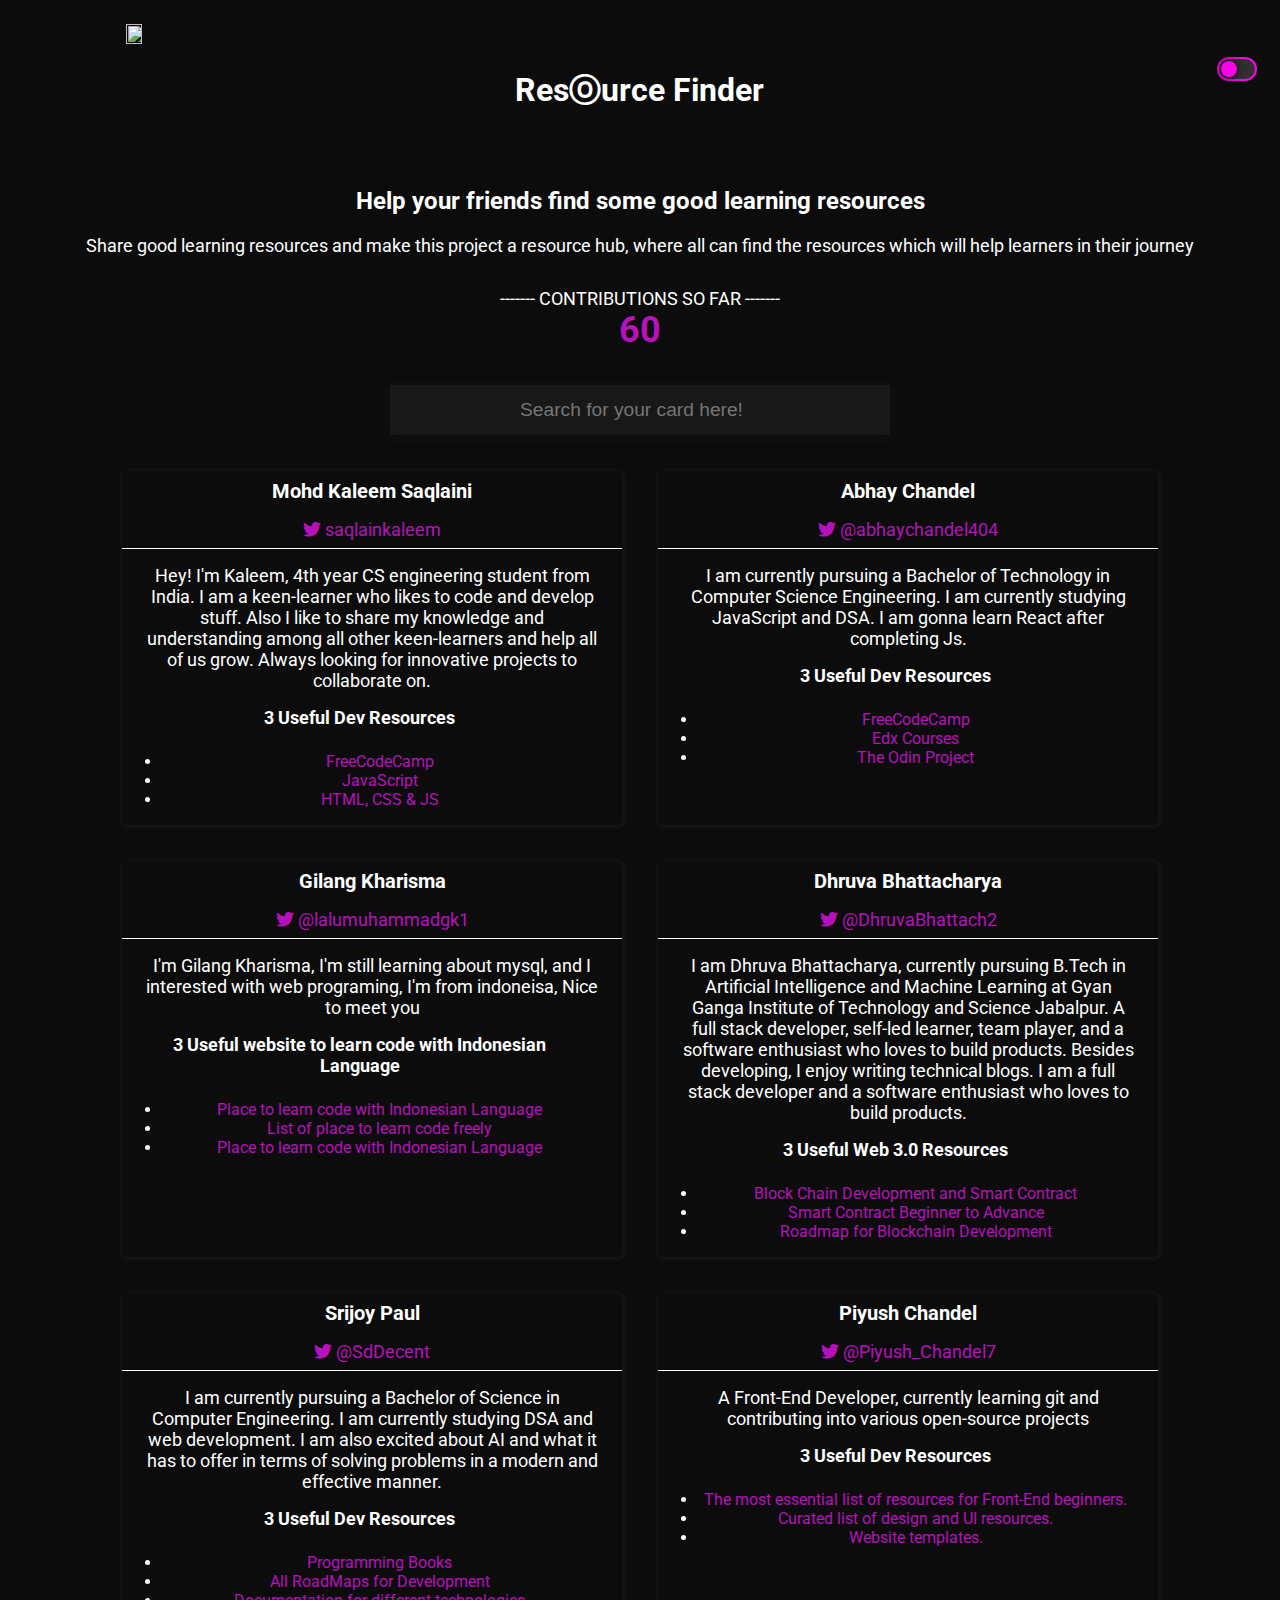
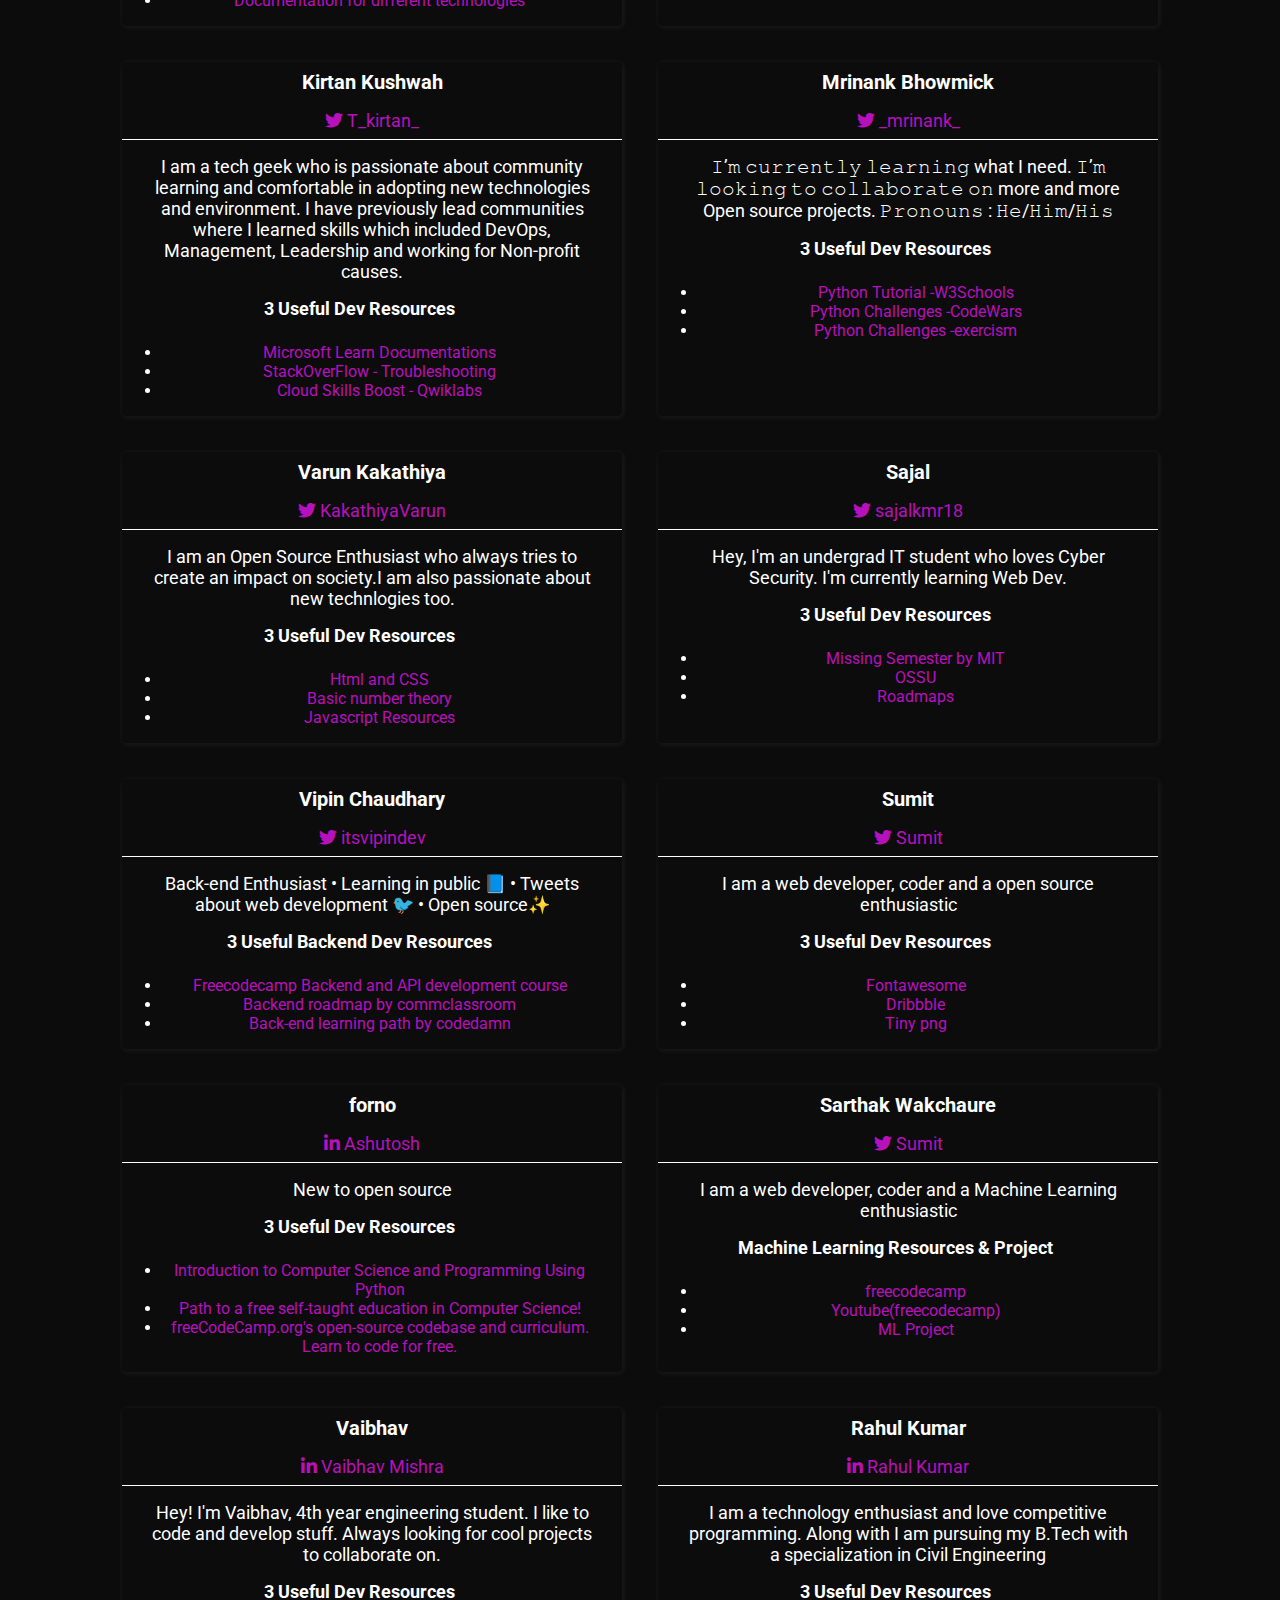
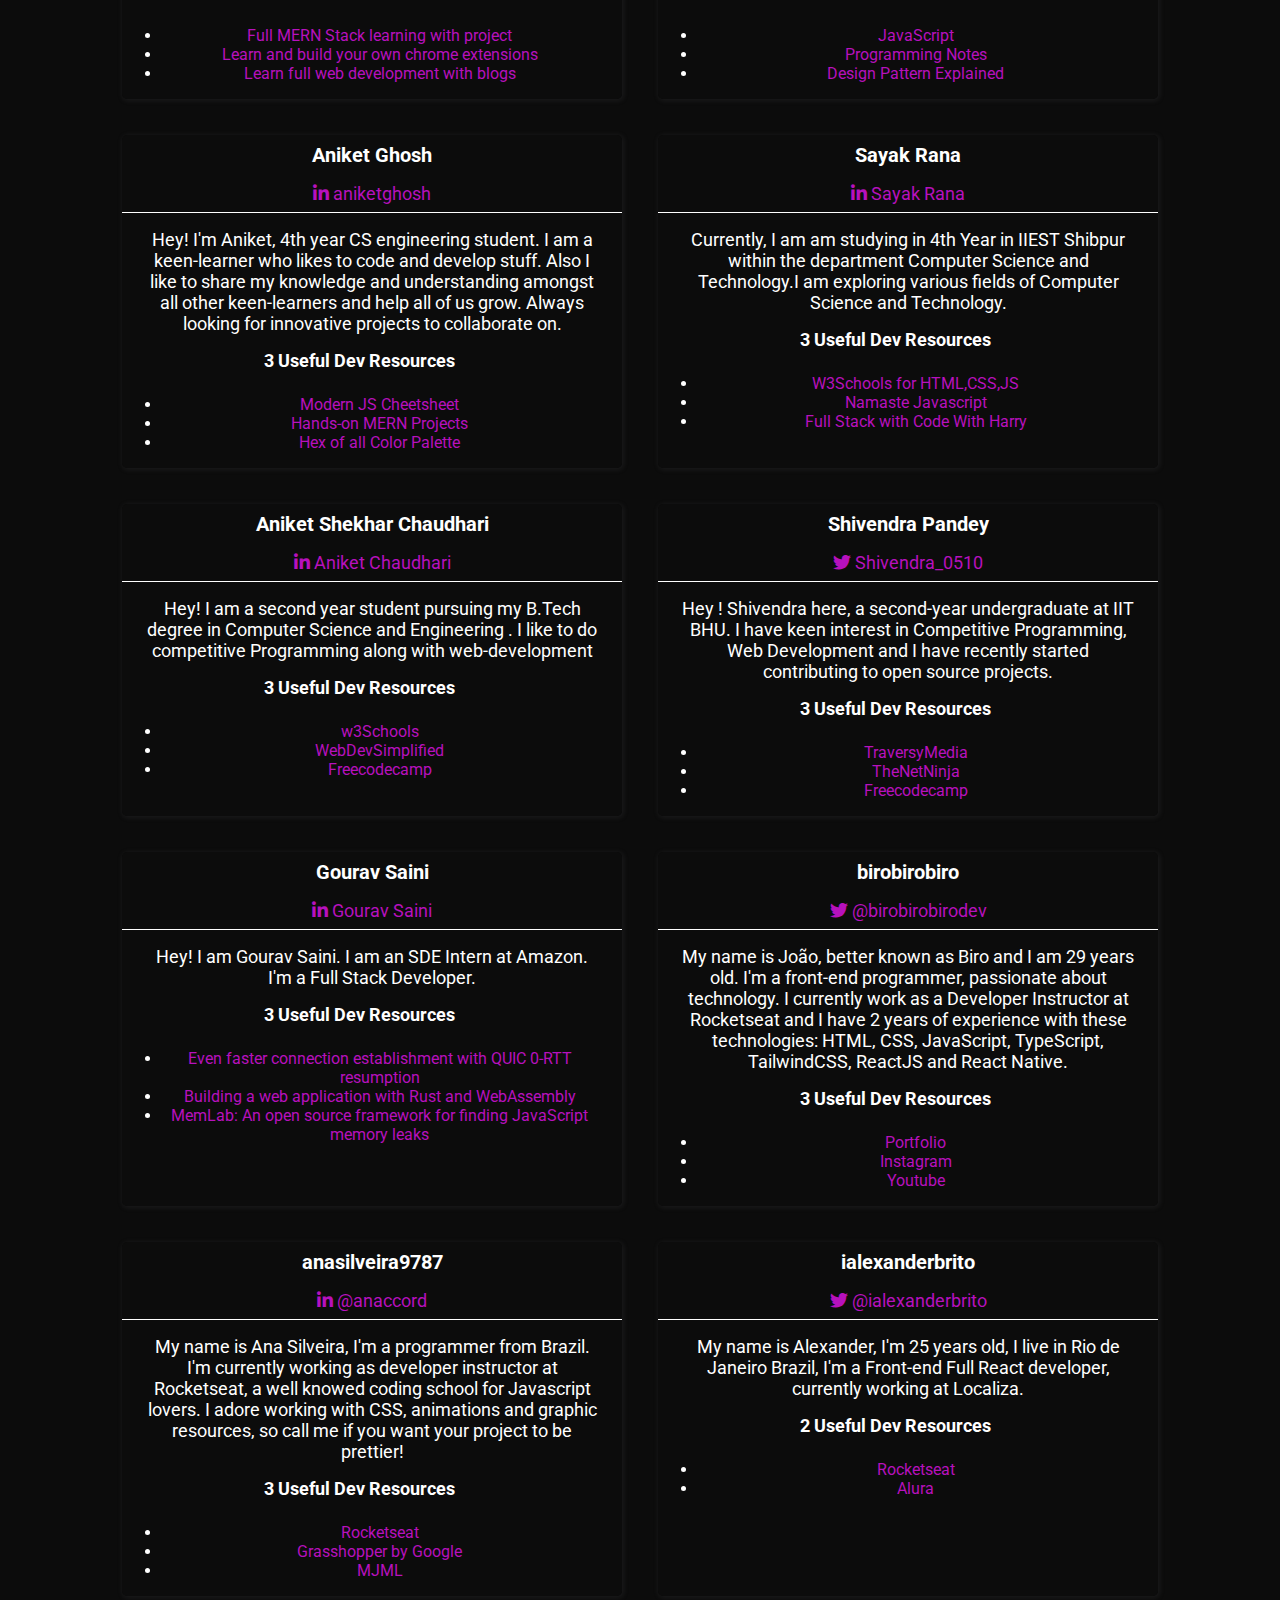
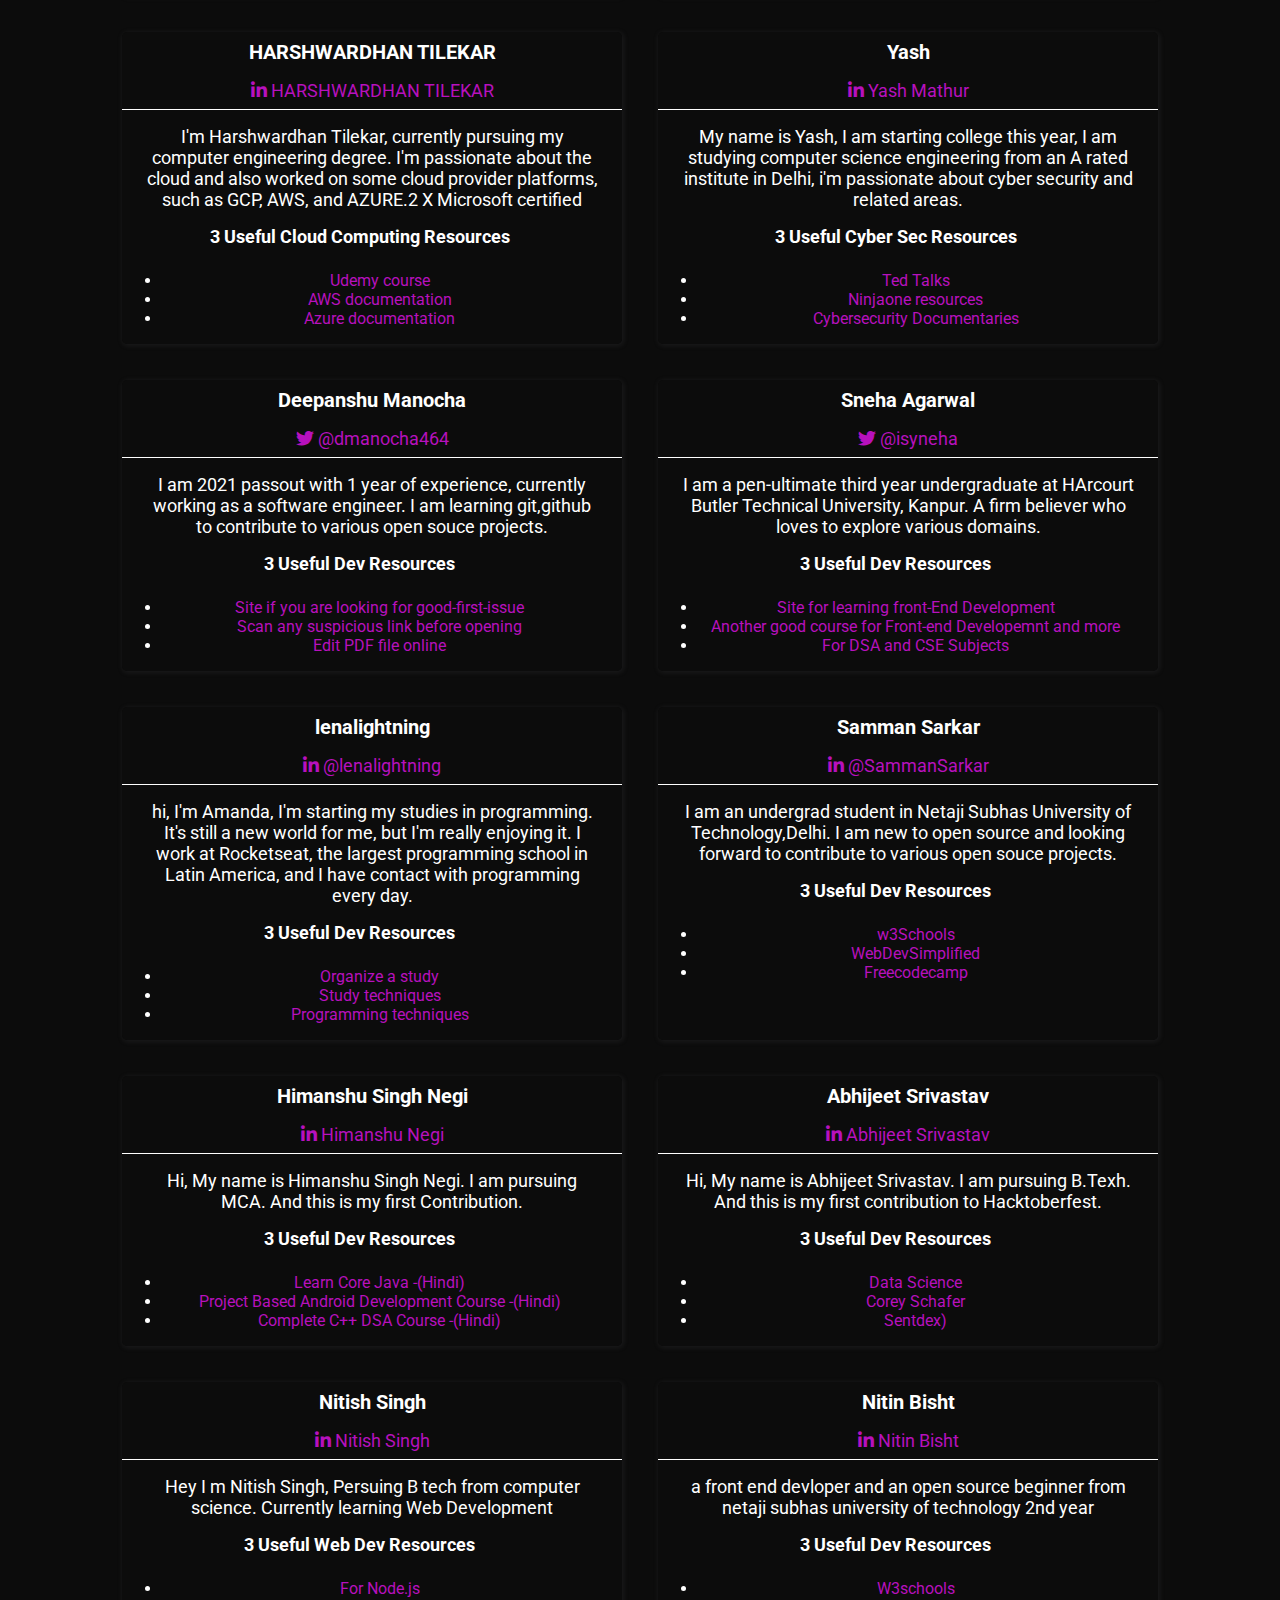
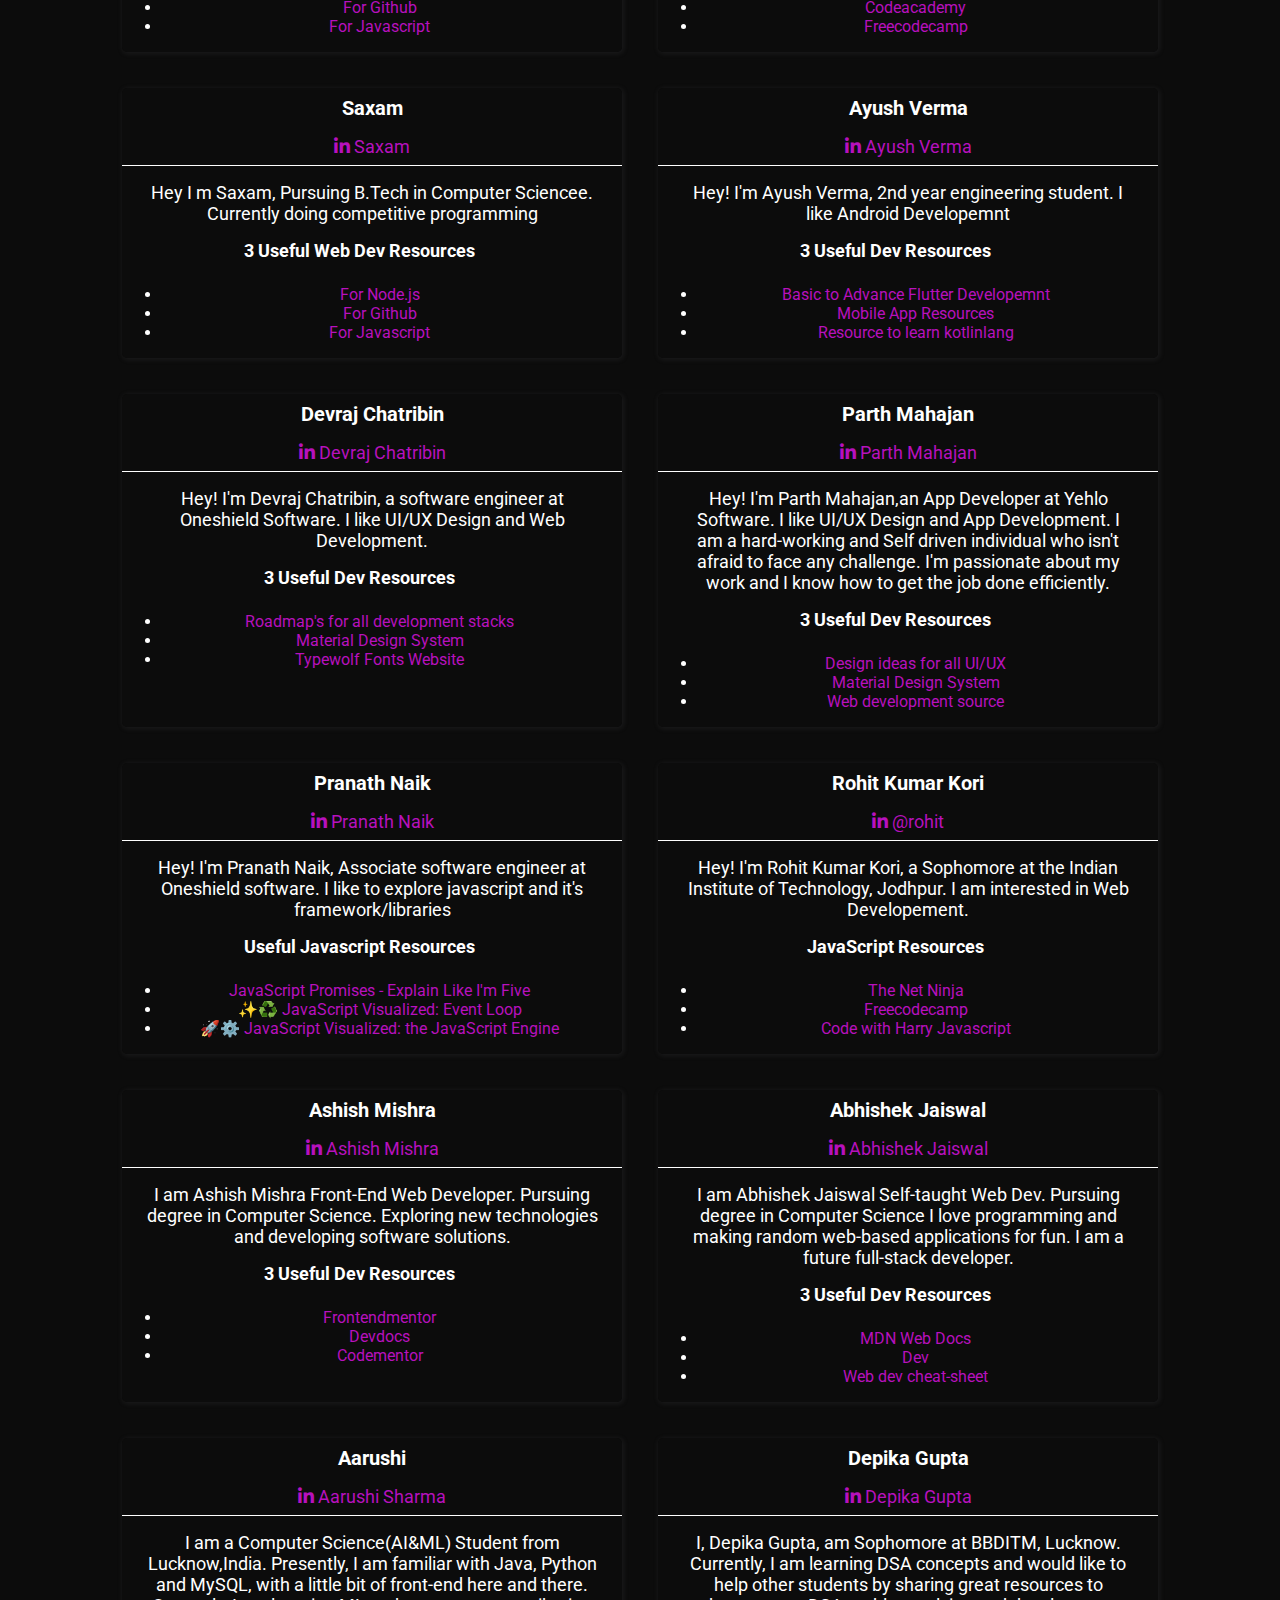
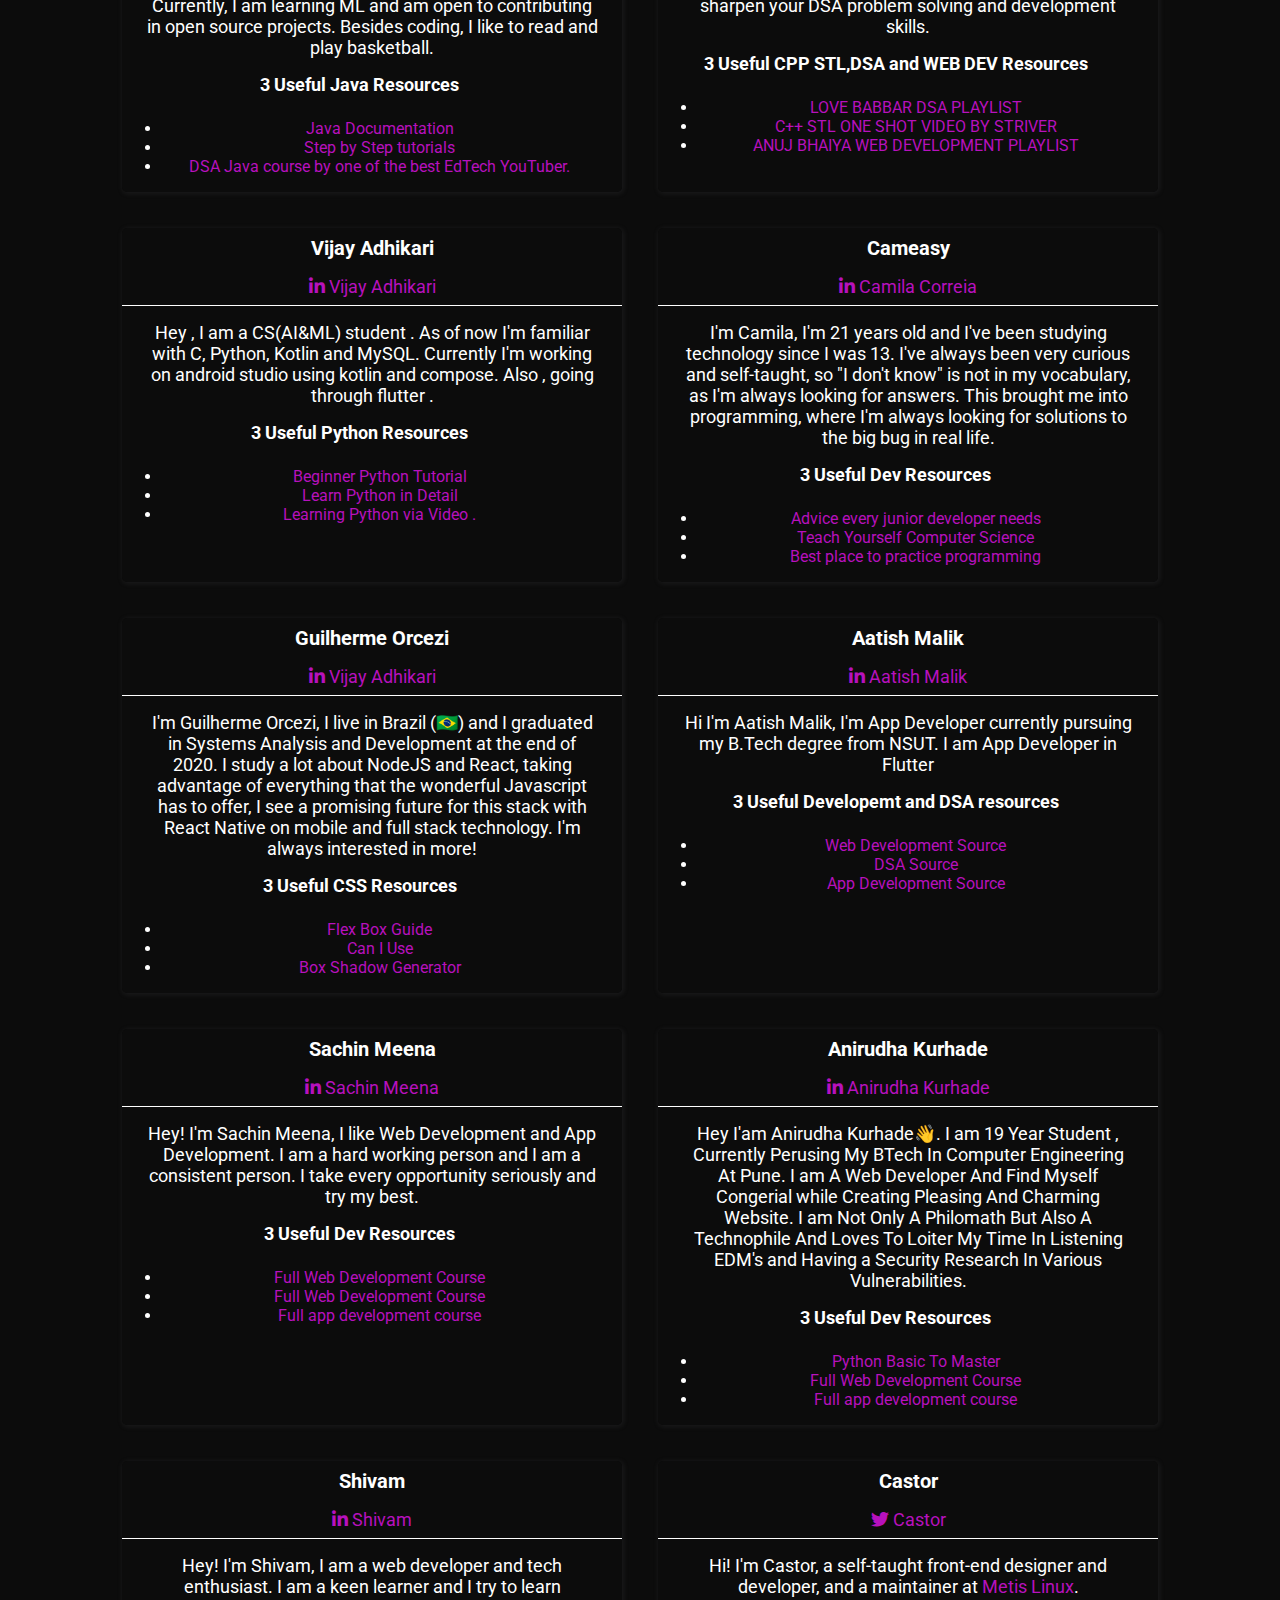
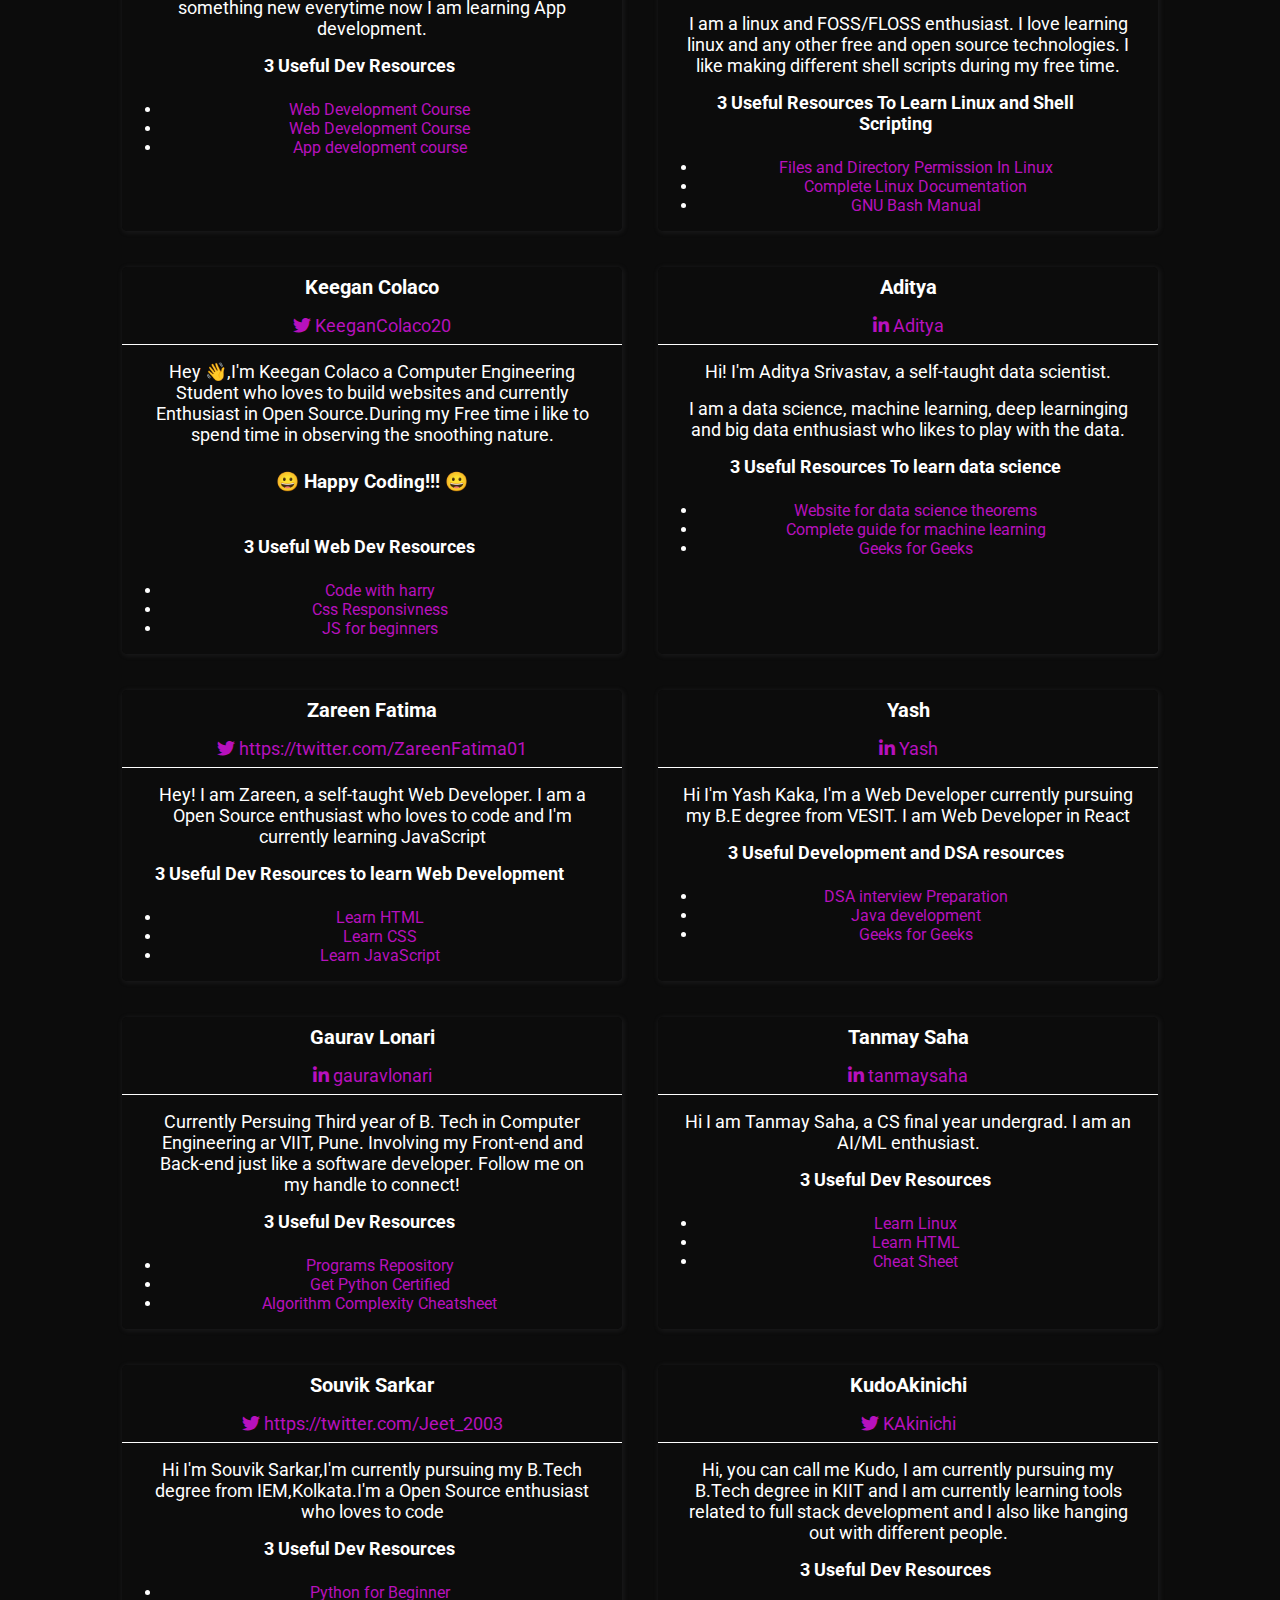
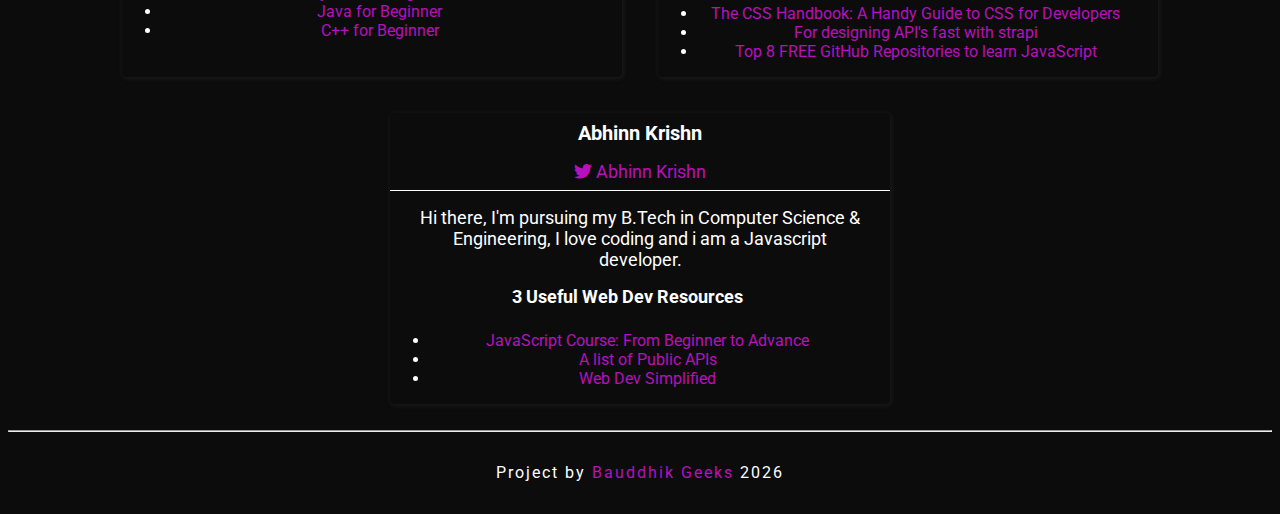
==== index.html @ 15107ddd "Added new resources" ====
<!DOCTYPE html>
<html lang="en">

<head>
    <meta charset="UTF-8" />
    <meta name="viewport" content="width=device-width, initial-scale=1.0" />
    <meta http-equiv="X-UA-Compatible" content="ie=edge" />
    <link rel="stylesheet" href="assets/style.css" />
    <link rel="stylesheet" href="https://fonts.googleapis.com/css?family=Roboto:400,700" />
    <link rel="stylesheet" href="https://use.fontawesome.com/releases/v5.8.1/css/all.css" />
    <link rel="stylesheet" href="https://cdnjs.cloudflare.com/ajax/libs/animate.css/3.5.2/animate.min.css" />
    <link rel="icon" type="image/png" href="favicon.png" />
    <link rel="shortcut icon" href="img/favicon.svg" type="image/x-icon">
    <title>Resource Card</title>
</head>

<body>
    <div class="container">
        <div class="row">
            <div class="column">
                <!-- Night Mode Creation -->
                <div class="nightmode">
                    <div class="logo" style="width: 20%;"><img src="img/logo.gif" width="25%" height="25%"></div>
                    <div style="width: 70%; float:left; margin-left:15%">
                        <h1 class="tittle">Resⓞurce Finder</h1>
                    </div>
                    <div class="toggle-box" style=" float:right; padding-right: 10px;">
                        <input type="checkbox" name="checkbox1" id="toggle-box-checkbox" />
                        <label for="toggle-box-checkbox" class="toggle-box-label-left"></label>
                        <label for="toggle-box-checkbox" class="toggle-box-label"></label>
                    </div>
                </div>
                <!-- / Night Mode Creation -->
            </div>
        </div>
        <div class="row">
            <div class="column-double padding-buttom">
                <div class="column-left">
                    <style>
                        h2 {
                            text-align: center;
                        }

                        p {
                            text-align: center;
                        }
                    </style>

                    <h2>Help your friends find some good learning resources</h2>
                    <p>
                        Share good learning resources and make this project a resource hub, where all can find the
                        resources which will help learners in their journey
                    </p>
                </div>
            </div>

            <div class="column">
                <div class="column-right">
                    <style>
                        p {
                            text-align: center;
                        }

                        div {
                            text-align: center;
                        }
                    </style>
                    <p>------- CONTRIBUTIONS SO FAR -------</p>
                    <div class="animated" id="contributions-number">07</div>
                </div>
            </div>
        </div>

        <div class="searchContainer">
            <input id="searchbar" type="search" name="search" placeholder="Search for your card here!" />
        </div>

        <div class="grid">
            <!-- ________ Mohd Kaleem Saqlaini Contributor card START ________  -->
            <div class="card">
                <p class="name">Mohd Kaleem Saqlaini</p>
                <p class="contact">
                    <i class="fab fa-twitter"></i>
                    <a href="https://twitter.com/saqlainkaleem" target="_blank">saqlainkaleem</a>
                </p>
                <p class="about">Hey! I'm Kaleem, 4th year CS engineering student from India. I am a keen-learner who
                    likes to code and develop stuff. Also I like to share my knowledge and understanding among all other
                    keen-learners and help all of us grow. Always looking for innovative projects to collaborate on.</p>
                <div class="resources">
                    <p>3 Useful Dev Resources</p>
                    <ul>
                        <li>
                            <a href="https://www.freecodecamp.org" target="_blank"
                                title="First Resource">FreeCodeCamp</a>
                        </li>
                        <li>
                            <a href="https://developer.mozilla.org/en-US/docs/Web/JavaScript/Reference" target="_blank"
                                title="First Resource">JavaScript</a>
                        </li>
                        <li>
                            <a href="https://www.w3schools.com" target="_blank" title="Third resource">HTML, CSS &
                                JS</a>
                        </li>
                    </ul>
                </div>
            </div>
            <!-- ________Mohd Kaleem Saqlaini Contributor card END ________  -->
            <!-- ________ Abhay Chandel Contributor card START ________  -->
            <div class="card">
                <p class="name">Abhay Chandel</p>
                <p class="contact">
                    <i class="fab fa-twitter"></i>
                    <a href="https://twitter.com/abhaychandel404" target="_blank">@abhaychandel404</a>
                </p>
                <p class="about">I am currently pursuing a Bachelor of Technology in Computer Science Engineering. I am
                    currently
                    studying JavaScript and DSA. I am gonna learn React after completing Js.</p>
                <div class="resources">
                    <p>3 Useful Dev Resources</p>
                    <ul>
                        <li>
                            <a href="https://www.freecodecamp.org" target="_blank"
                                title="First Resource">FreeCodeCamp</a>
                        </li>
                        <li>
                            <a href="https://www.edx.org" target="_blank" title="Second Resource">Edx Courses</a>
                        </li>
                        <li>
                            <a href="https://www.theodinproject.com" target="_blank" title="Third resource">The Odin
                                Project</a>
                        </li>
                    </ul>
                </div>
            </div>
            <!-- ________Abhay Chandel Contributor card END ________  -->

            <!-- ________ Gilang Kharisma Contributor card START ________  -->
            <div class="card">
                <p class="name">Gilang Kharisma</p>
                <p class="contact">
                    <i class="fab fa-twitter"></i>
                    <a href="https://www.twitter.com/lalumuhammadgk1" target="_blank">@lalumuhammadgk1</a>
                </p>
                <p class="about">I'm Gilang Kharisma, I'm still learning about mysql, and I interested with web
                    programing, I'm from indoneisa, Nice to meet you</p>
                <div class="resources">
                    <p>3 Useful website to learn code with Indonesian Language</p>
                    <ul>
                        <li>
                            <a href="https://codepolitan.com/" target="_blank" title="First Resource">Place to learn
                                code with Indonesian Language</a>
                        </li>
                        <li>
                            <a href="https://www.hostinger.co.id/tutorial/belajar-coding-online-gratis" target="_blank"
                                title="Second Resource">List of place to learn code freely</a>
                        </li>
                        <li>
                            <a href="https://codesaya.com/" target="_blank" title="Third resource">Place to learn code
                                with Indonesian Language</a>
                        </li>
                    </ul>
                </div>
            </div>
            <!-- ________ Gilang Kharisma Contributor card END ________  -->

            <!-- ________ Dhruva Contributor card START ________  -->
            <div class="card">
                <p class="name">Dhruva Bhattacharya</p>
                <p class="contact">
                    <i class="fab fa-twitter"></i>
                    <a href="https://twitter.com/DhruvaBhattach2" target="_blank">@DhruvaBhattach2</a>
                </p>
                <p class="about">I am Dhruva Bhattacharya, currently pursuing B.Tech in Artificial Intelligence and
                    Machine Learning at Gyan Ganga Institute of Technology and Science Jabalpur. A full stack developer,
                    self-led learner, team player, and a software enthusiast who loves to build products. Besides
                    developing, I enjoy writing technical blogs. I am a full stack developer and a software enthusiast
                    who loves to build products.</p>
                <div class="resources">
                    <p>3 Useful Web 3.0 Resources</p>
                    <ul>
                        <li>
                            <a href="https://www.youtube.com/watch?v=ipwxYa-F1uY" target="_blank"
                                title="A Full Course on Ethereum, Blockchain Development, Smart Contracts, and the EVM">Block
                                Chain Development and Smart Contract</a>
                        </li>
                        <li>
                            <a href="https://www.coursera.org/learn/smarter-contracts" target="_blank"
                                title="Smart Contracts - Zero to Hero">Smart Contract Beginner to Advance</a>
                        </li>
                        <li>
                            <a href="https://youtu.be/ci_AIMCF-HA" target="_blank"
                                title="Roadmap to learn Blockchain Development">Roadmap for Blockchain Development</a>
                        </li>
                    </ul>
                </div>
            </div>
            <!-- ________Dhruva Contributor card END ________  -->
            <!-- ________ *Srijoy* Contributor card START ________  -->
            <div class="card">
                <p class="name">Srijoy Paul</p>
                <p class="contact">
                    <i class="fab fa-twitter"></i>
                    <a href="https://twitter.com/SdDecent" target="_blank">@SdDecent</a>
                </p>
                <p class="about">I am currently pursuing a Bachelor of Science in Computer Engineering. I am currently
                    studying DSA and web development. I am also excited about AI and what it has to offer in terms of
                    solving problems in a modern and effective manner.</p>
                <div class="resources">
                    <p>3 Useful Dev Resources</p>
                    <ul>
                        <li>
                            <a href="https://github.com/EbookFoundation/free-programming-books" target="_blank"
                                title="Progamming Ebooks Repo">Programming Books</a>
                        </li>
                        <li>
                            <a href="https://github.com/kamranahmedse/developer-roadmap" target="_blank"
                                title="Second Resource">All RoadMaps for Development </a>
                        </li>
                        <li>
                            <a href="https://devdocs.io/" target="_blank" title="Third resource">Documentation for
                                different technologies</a>
                        </li>
                    </ul>
                </div>
            </div>
            <!-- ________*Srijoy* Contributor card END ________  -->

            <!-- ________ Piyush's card START ________  -->
            <div class="card">
                <p class="name">Piyush Chandel</p>
                <p class="contact">
                    <i class="fab fa-twitter"></i>
                    <a href="https://twitter.com/Piyush_Chandel7" target="_blank">@Piyush_Chandel7</a>
                </p>
                <p class="about">A Front-End Developer, currently learning git and contributing into various open-source
                    projects</p>
                <div class="resources">
                    <p>3 Useful Dev Resources</p>
                    <ul>
                        <li>
                            <a href="https://github.com/thedaviddias/Resources-Front-End-Beginner" target="_blank"
                                title="First Resource">The most essential list of resources for Front-End beginners.</a>
                        </li>
                        <li>
                            <a href="https://github.com/bradtraversy/design-resources-for-developers" target="_blank"
                                title="Second Resource">Curated list of design and UI resources.</a>
                        </li>
                        <li>
                            <a href="https://github.com/learning-zone/website-templates" target="_blank"
                                title="Third resource">Website templates.</a>
                        </li>
                    </ul>
                </div>
            </div>
            <!-- ________ Piyush's card END ________  -->
            <div class="card">
                <p class="name">Kirtan Kushwah</p>
                <p class="contact">
                    <i class="fab fa-twitter"></i>
                    <a href="https://www.twitter.com/T_kirtan_" target="_blank">T_kirtan_</a>
                </p>
                <p class="about">I am a tech geek who is passionate about community learning and comfortable in adopting
                    new technologies and environment. I have previously lead communities where I learned skills which
                    included DevOps, Management, Leadership and working for Non-profit causes.</p>
                <div class="resources">
                    <p>3 Useful Dev Resources</p>
                    <ul>
                        <li>
                            <a href="https://learn.microsoft.com/en-us/training/" target="_blank"
                                title="First Resource">Microsoft Learn Documentations</a>
                        </li>
                        <li>
                            <a href="https://stackoverflow.com/" target="_blank" title="Second Resource">StackOverFlow -
                                Troubleshooting</a>
                        </li>
                        <li>
                            <a href="https://www.cloudskillsboost.google/" target="_blank" title="Third resource">Cloud
                                Skills Boost - Qwiklabs</a>
                        </li>
                    </ul>
                </div>
            </div>
            <div class="card">
                <p class="name">Mrinank Bhowmick</p>
                <p class="contact">
                    <i class="fab fa-twitter"></i>
                    <a href="https://www.twitter.com/" target="_blank">_mrinank_</a>
                </p>
                <p class="about">𝙸’𝚖 𝚌𝚞𝚛𝚛𝚎𝚗𝚝𝚕𝚢 𝚕𝚎𝚊𝚛𝚗𝚒𝚗𝚐 what I need. 𝙸’𝚖 𝚕𝚘𝚘𝚔𝚒𝚗𝚐 𝚝𝚘
                    𝚌𝚘𝚕𝚕𝚊𝚋𝚘𝚛𝚊𝚝𝚎 𝚘𝚗 more and more Open source projects. 𝙿𝚛𝚘𝚗𝚘𝚞𝚗𝚜 :
                    𝙷𝚎/𝙷𝚒𝚖/𝙷𝚒𝚜</p>
                <div class="resources">
                    <p>3 Useful Dev Resources</p>
                    <ul>
                        <li>
                            <a href="https://www.w3schools.com/python/" target="_blank"
                                title="Python Resource from w3schools">Python Tutorial -W3Schools</a>
                        </li>
                        <li>
                            <a href="https://www.codewars.com/" target="_blank"
                                title="Python Challenges on CodeWars">Python Challenges -CodeWars</a>
                        </li>
                        <li>
                            <a href="https://exercism.org/tracks/python" target="_blank"
                                title="Python Challenges on exercism">Python Challenges -exercism</a>
                        </li>
                    </ul>
                </div>
            </div>

            <div class="card">
                <p class="name">Varun Kakathiya</p>
                <p class="contact">
                    <i class="fab fa-twitter"></i>
                    <a href="https://www.twitter.com/" target="_blank">KakathiyaVarun</a>
                </p>
                <p class="about">I am an Open Source Enthusiast who always tries to create an impact on society.I am
                    also passionate about new technlogies too.</p>
                <div class="resources">
                    <p>3 Useful Dev Resources</p>
                    <ul>
                        <li>
                            <a href="https://www.htmlandcssbook.com/" target="HTML and CSS resources" title="blank">Html
                                and CSS</a>
                        </li>
                        <li>
                            <a href="https://www.codechef.com/wiki/tutorial-number-theory/"
                                target="Number theory for CP" title="blank">Basic number theory</a>
                        </li>
                        <li>
                            <a href="https://www.freecodecamp.org/news/30-free-resources-for-learning-javascript-fundamentals/"
                                target="blank" title="Javascript by Freecodecamp">Javascript Resources</a>
                        </li>
                    </ul>
                </div>
            </div>

            <div class="card">
                <p class="name">Sajal</p>
                <p class="contact">
                    <i class="fab fa-twitter"></i>
                    <a href="https://www.twitter.com/sajalkmr18" target="_blank">sajalkmr18</a>
                </p>
                <p class="about">Hey, I'm an undergrad IT student who loves Cyber Security. I'm currently learning Web
                    Dev.</p>
                <div class="resources">
                    <p>3 Useful Dev Resources</p>
                    <ul>
                        <li>
                            <a href="https://missing.csail.mit.edu/" target="_blank" title="First Resource">Missing
                                Semester by MIT</a>
                        </li>
                        <li>
                            <a href="https://github.com/ossu/computer-science" target="_blank"
                                title="Second Resource">OSSU</a>
                        </li>
                        <li>
                            <a href="https://github.com/kamranahmedse/developer-roadmap" target="_blank"
                                title="Third resource">Roadmaps</a>
                        </li>
                    </ul>
                </div>
            </div>

            <!-- ________Contributor card END ________  -->

            <div class="card">
                <p class="name">Vipin Chaudhary</p>
                <p class="contact">
                    <i class="fab fa-twitter"></i>
                    <a href="https://twitter.com/" target="_blank">itsvipindev</a>
                </p>
                <p class="about">Back-end Enthusiast

                    • Learning in public 📘
                    • Tweets about web development 🐦
                    • Open source✨</p>
                <div class="resources">
                    <p>3 Useful Backend Dev Resources</p>
                    <ul>
                        <li>
                            <a href="https://www.freecodecamp.org/learn/back-end-development-and-apis/" target="_blank"
                                title="First Resource">Freecodecamp Backend and API development course </a>
                        </li>
                        <li>
                            <a href="https://www.commclassroom.org/backend-roadmap" target="_blank"
                                title="Second Resource">Backend roadmap by commclassroom</a>
                        </li>
                        <li>
                            <a href="https://codedamn.com/learning-paths/backend" target="_blank"
                                title="Third resource">Back-end learning path by codedamn</a>
                        </li>
                    </ul>
                </div>
            </div>
            <div class="card">
                <p class="name">Sumit</p>
                <p class="contact">
                    <i class="fab fa-twitter"></i>
                    <a href="https://twitter.com/SumitKanth99" target="_blank">Sumit</a>
                </p>
                <p class="about">I am a web developer, coder and a open source enthusiastic</p>
                <div class="resources">
                    <p>3 Useful Dev Resources</p>
                    <ul>
                        <li>
                            <a href="https://fontawesome.com/" target="_blank" title="First Resource">Fontawesome</a>
                        </li>
                        <li>
                            <a href="https://dribbble.com/" target="_blank" title="Second Resource">Dribbble</a>
                        </li>
                        <li>
                            <a href="https://tinypng.com/" target="_blank" title="Third Resource">Tiny png</a>
                        </li>
                    </ul>
                </div>
            </div>
            <div class="card">
                <p class="name">forno</p>
                <p class="contact">
                    <i class="fab fa-linkedin-in"></i>
                    <a href="https://www.linkedin.com/in/ashutosh-sahuu/" target="_blank">Ashutosh</a>
                </p>
                <p class="about">New to open source</p>
                <div class="resources">
                    <p>3 Useful Dev Resources</p>
                    <ul>
                        <li>
                            <a href="https://www.edx.org/course/introduction-to-computer-science-and-programming-7"
                                target="_blank" title="MIT 600x">Introduction to Computer Science and Programming Using
                                Python</a>
                        </li>
                        <li>
                            <a href="https://github.com/ossu/computer-science" target="_blank"
                                title="Open Source Society University">Path to a free self-taught education in Computer
                                Science!</a>
                        </li>

                        <li>
                            <a href="https://github.com/freeCodeCamp/freeCodeCamp" target="_blank"
                                title="Free Code Academy">freeCodeCamp.org's open-source codebase and curriculum. Learn
                                to code for free.</a>
                        </li>
                    </ul>
                </div>
            </div>
            <div class="card">
                <p class="name">Sarthak Wakchaure</p>
                <p class="contact">
                    <i class="fab fa-twitter"></i>
                    <a href="https://twitter.com/SarthakWakchau3" target="_blank">Sumit</a>
                </p>
                <p class="about">I am a web developer, coder and a Machine Learning enthusiastic</p>
                <div class="resources">
                    <p>Machine Learning Resources & Project</p>
                    <ul>
                        <li>
                            <a href="https://www.freecodecamp.org/news/how-to-learn-machine-learning-practical-tips-and-resources/"
                                target="_blank" title="First Resource">freecodecamp</a>
                        </li>
                        <li>
                            <a href="https://youtu.be/NWONeJKn6kc/" target="_blank"
                                title="Second Resource">Youtube(freecodecamp)</a>
                        </li>
                        <li>
                            <a href="https://github.com/Sarthak88-tech/Breast-Cancer-Prediction-ML" target="_blank"
                                title="Third Resource">ML Project</a>
                        </li>
                    </ul>
                </div>
            </div>
            <!-- Vaibhav's card-->
            <div class="card">
                <p class="name">Vaibhav</p>
                <p class="contact">
                    <i class="fab fa-linkedin-in"></i>
                    <a href="https://www.linkedin.com/in/vaibhav-mishra-7006911b5/" target="_blank">Vaibhav Mishra</a>
                </p>
                <p class="about">Hey! I'm Vaibhav, 4th year engineering student. I like to code and develop stuff.
                    Always looking for cool projects to collaborate on.</p>
                <div class="resources">
                    <p>3 Useful Dev Resources</p>
                    <ul>
                        <li>
                            <a href="https://www.youtube.com/playlist?list=PLwGdqUZWnOp3t3qT7pvAznwUDzKbhEcCc"
                                target="_blank" title="Full MERN">Full MERN Stack learning with project</a>
                        </li>
                        <li>
                            <a href="https://www.youtube.com/playlist?list=PLC3y8-rFHvwg2-q6Kvw3Tl_4xhxtIaNlY"
                                target="_blank" title="Learn about chrome extension">Learn and build your own chrome
                                extensions</a>
                        </li>
                        <li>
                            <a href="https://www.geeksforgeeks.org/web-development/" target="_blank"
                                title="Learn web Dev">Learn full web development with blogs</a>
                        </li>
                    </ul>
                </div>
            </div>

            <!-- Rahul's card-->
            <div class="card">
                <p class="name">Rahul Kumar</p>
                <p class="contact">
                    <i class="fab fa-linkedin-in"></i>
                    <a href="https://www.linkedin.com/in/rahul-kumar-072/" target="_blank">Rahul Kumar</a>
                </p>
                <p class="about">I am a technology enthusiast and love competitive programming. Along with I am pursuing
                    my B.Tech with a specialization in Civil Engineering</p>
                <div class="resources">
                    <p>3 Useful Dev Resources</p>
                    <ul>
                        <li>
                            <a href="https://developer.mozilla.org/en-US/docs/Web/JavaScript/Reference" target="_blank"
                                title="First Resource">JavaScript</a>
                        </li>
                        <li>
                            <a href="https://goalkicker.com" target="_blank" title="First Resource">Programming
                                Notes</a>
                        </li>
                        <li>
                            <a href="https://github.com/kamranahmedse/design-patterns-for-humans" target="_blank"
                                title="Third resource">Design Pattern Explained</a>
                        </li>
                    </ul>
                </div>
            </div>


            <!-- Aniket's card-->
            <div class="card">
                <p class="name">Aniket Ghosh</p>
                <p class="contact">
                    <i class="fab fa-linkedin-in"></i>
                    <a href="https://www.linkedin.com/in/aniketghosh-64550a191/" target="_blank">aniketghosh</a>
                </p>
                <p class="about">Hey! I'm Aniket, 4th year CS engineering student. I am a keen-learner who likes to code
                    and develop stuff. Also I like to share my knowledge and understanding amongst all other
                    keen-learners and help all of us grow. Always looking for innovative projects to collaborate on.</p>
                <div class="resources">
                    <p>3 Useful Dev Resources</p>
                    <ul>
                        <li>
                            <a href="https://mbeaudru.github.io/modern-js-cheatsheet/" target="_blank" title="JS">Modern
                                JS Cheetsheet</a>
                        </li>
                        <li>
                            <a href="https://github.com/kunaltyagi9/MERN-Stack-Projects" target="_blank"
                                title="MERN">Hands-on MERN Projects</a>
                        </li>
                        <li>
                            <a href="https://colorhunt.co/" target="_blank" title="Color Palette">Hex of all Color
                                Palette</a>
                        </li>
                    </ul>
                </div>
            </div>

            <!-- Sayak's card-->
            <div class="card">
                <p class="name">Sayak Rana</p>
                <p class="contact">
                    <i class="fab fa-linkedin-in"></i>
                    <a href="https://www.linkedin.com/in/sayak-rana-125a48192/" target="_blank">Sayak Rana</a>
                </p>
                <p class="about">Currently, I am am studying in 4th Year in IIEST Shibpur within the department Computer
                    Science and Technology.I am exploring various fields of Computer Science and Technology.</p>
                <div class="resources">
                    <p>3 Useful Dev Resources</p>
                    <ul>
                        <li>
                            <a href="https://www.w3schools.com/" target="_blank" title="First Resource">W3Schools for
                                HTML,CSS,JS</a>
                        </li>
                        <li>
                            <a href="https://www.youtube.com/playlist?list=PLlasXeu85E9cQ32gLCvAvr9vNaUccPVNP"
                                target="_blank" title="Second Resource">Namaste Javascript</a>
                        </li>
                        <li>
                            <a href="https://www.youtube.com/playlist?list=PLu0W_9lII9agiCUZYRsvtGTXdxkzPyItg"
                                target="_blank" title="Third resource">Full Stack with Code With Harry</a>
                        </li>
                    </ul>
                </div>
            </div>

            <!--Aniket's card-->

            <div class="card">
                <p class="name">Aniket Shekhar Chaudhari</p>
                <p class="contact">
                    <i class="fab fa-linkedin-in"></i>
                    <a href="https://www.linkedin.com/in/aniket-chaudhari-9114a322a" target="_blank">Aniket
                        Chaudhari</a>
                </p>
                <p class="about">Hey! I am a second year student pursuing my B.Tech degree in Computer Science and
                    Engineering . I like to do competitive Programming along with web-development</p>
                <div class="resources">
                    <p>3 Useful Dev Resources</p>
                    <ul>
                        <li>
                            <a href="https://www.w3schools.com/" target="_blank" title="First Resource">w3Schools</a>
                        </li>
                        <li>
                            <a href="https://www.youtube.com/c/WebDevSimplified" target="_blank"
                                title="Second Resource">WebDevSimplified</a>
                        </li>
                        <li>
                            <a href="https://www.youtube.com/c/Freecodecamp" target="_blank"
                                title="Third resource">Freecodecamp</a>
                        </li>
                    </ul>
                </div>
            </div>

            <!-- ________ Shivendra's card START ________  -->

            <div class="card">
                <p class="name">Shivendra Pandey</p>
                <p class="contact">
                    <i class="fab fa-twitter"></i>
                    <a href="https://twitter.com/Shivendra_0510" target="_blank">Shivendra_0510</a>
                </p>
                <p class="about">Hey ! Shivendra here, a second-year undergraduate at IIT BHU. I have keen interest in
                    Competitive Programming, Web Development and I have recently started contributing to open source
                    projects. </p>
                <div class="resources">
                    <p>3 Useful Dev Resources</p>
                    <ul>
                        <li>
                            <a href="https://www.youtube.com/c/TraversyMedia" target="_blank"
                                title="First Resource">TraversyMedia</a>
                        </li>
                        <li>
                            <a href="https://www.youtube.com/c/TheNetNinja" target="_blank"
                                title="Second Resource">TheNetNinja</a>
                        </li>
                        <li>
                            <a href="https://www.youtube.com/c/Freecodecamp" target="_blank"
                                title="Third resource">Freecodecamp</a>
                        </li>
                    </ul>
                </div>
            </div>

            <!-- ________ Shivendra's card END ________  -->

            <!--Gourav's card-->

            <div class="card">
                <p class="name">Gourav Saini</p>
                <p class="contact">
                    <i class="fab fa-linkedin-in"></i>
                    <a href="https://www.linkedin.com/in/g7i/" target="_blank">Gourav Saini</a>
                </p>
                <p class="about">Hey! I am Gourav Saini. I am an SDE Intern at Amazon. I'm a Full Stack Developer.</p>
                <div class="resources">
                    <p>3 Useful Dev Resources</p>
                    <ul>
                        <li>
                            <a href="https://blog.cloudflare.com/even-faster-connection-establishment-with-quic-0-rtt-resumption/"
                                target="_blank" title="First Resource">Even faster connection establishment with QUIC
                                0-RTT resumption</a>
                        </li>
                        <li>
                            <a href="https://kerkour.com/web-application-with-rust-and-webassembly" target="_blank"
                                title="Second Resource">Building a web application with Rust and WebAssembly </a>
                        </li>
                        <li>
                            <a href="https://engineering.fb.com/2022/09/12/open-source/memlab/" target="_blank"
                                title="Third resource">MemLab: An open source framework for finding JavaScript memory
                                leaks</a>
                        </li>
                    </ul>
                </div>
            </div>

            <!--Gourav's card End-->



            <!-- ________ birobirobiro's card START ________  -->

            <div class="card">
                <p class="name">birobirobiro</p>
                <p class="contact">
                    <i class="fab fa-twitter"></i>
                    <a href="https://twitter.com/birobirobirodev" target="_blank">@birobirobirodev</a>
                </p>
                <p class="about">My name is João, better known as Biro and I am 29 years old.

                    I'm a front-end programmer, passionate about technology. I currently work as a Developer Instructor
                    at Rocketseat and I have 2 years of experience with these technologies: HTML, CSS, JavaScript,
                    TypeScript, TailwindCSS, ReactJS and React Native. </p>
                <div class="resources">
                    <p>3 Useful Dev Resources</p>
                    <ul>
                        <li>
                            <a href="https://birobirobiro.dev" target="_blank" title="First Resource">Portfolio</a>
                        </li>
                        <li>
                            <a href="https://www.instagram.com/birobirobiro" target="_blank"
                                title="Second Resource">Instagram</a>
                        </li>
                        <li>
                            <a href="https://www.youtube.com/c/birobirobiro" target="_blank"
                                title="Third resource">Youtube</a>
                        </li>
                    </ul>
                </div>
            </div>



            <!-- ________ birobirobiro's card END ________  -->



            <!-- ________ anasilveira9787's card START ________  -->

            <div class="card">
                <p class="name">anasilveira9787</p>
                <p class="contact">
                    <i class="fab fa-linkedin-in"></i>
                    <a href="https://www.linkedin.com/in/anaccord/" target="_blank">@anaccord</a>
                </p>
                <p class="about">My name is Ana Silveira, I'm a programmer from Brazil.
                    I'm currently working as developer instructor at Rocketseat, a well knowed coding school for
                    Javascript lovers.
                    I adore working with CSS, animations and graphic resources, so call me if you want your project to
                    be prettier!

                </p>
                <div class="resources">
                    <p>3 Useful Dev Resources</p>
                    <ul>
                        <li>
                            <a href="https://www.rocketseat.com.br" target="_blank"
                                title="First Resource">Rocketseat</a>
                        </li>
                        <li>
                            <a href="https://grasshopper.app/pt_br/" target="_blank" title="Second Resource">Grasshopper
                                by Google</a>
                        </li>
                        <li>
                            <a href="https://mjml.io/" target="_blank" title="Third resource">MJML</a>
                        </li>
                    </ul>
                </div>
            </div>

            <!-- ________ anasilveira9787's card END ________  -->

            <!-- ________ ialexanderbrito's card START ________  -->

            <div class="card">
                <p class="name">ialexanderbrito</p>
                <p class="contact">
                    <i class="fab fa-twitter"></i>
                    <a href="https://twitter.com/ialexanderbrito" target="_blank">@ialexanderbrito</a>
                </p>
                <p class="about">My name is Alexander, I'm 25 years old, I live in Rio de Janeiro Brazil, I'm a
                    Front-end Full React developer, currently working at Localiza.</p>
                <div class="resources">
                    <p>2 Useful Dev Resources</p>
                    <ul>
                        <li>
                            <a href="https://www.alura.com.br/" target="_blank" title="First Resource">Rocketseat</a>
                        </li>
                        <li>
                            <a href="https://www.alura.com.br" target="_blank" title="Second Resource">Alura</a>
                        </li>
                    </ul>
                </div>
            </div>

            <!-- ________ ialexanderbrito's card END ________  -->


            <!--Harshwardhan's card-->

            <div class="card">
                <p class="name">HARSHWARDHAN TILEKAR</p>
                <p class="contact">
                    <i class="fab fa-linkedin-in"></i>
                    <a href="https://www.linkedin.com/in/harshwardhan-tilekar-1a0794212/" target="_blank">HARSHWARDHAN
                        TILEKAR</a>
                </p>
                <p class="about">I'm Harshwardhan Tilekar, currently pursuing my computer engineering degree.
                    I'm passionate about the cloud and also worked on some cloud provider platforms, such as GCP, AWS,
                    and AZURE.2 X Microsoft certified</p>
                <div class="resources">
                    <p>3 Useful Cloud Computing Resources</p>
                    <ul>
                        <li>
                            <a href="https://www.udemy.com/user/stephane-maarek/" target="_blank"
                                title="First Resource">Udemy course</a>
                        </li>
                        <li>
                            <a href="https://aws.amazon.com/what-is-cloud-computing/" target="_blank"
                                title="Second Resource">AWS documentation</a>
                        </li>
                        <li>
                            <a href="https://learn.microsoft.com/en-us/azure/?product=popular" target="_blank"
                                title="Third resource">Azure documentation</a>
                        </li>
                    </ul>
                </div>
            </div>

            <!--Harshwardhan's card End-->



            <!--Yash's card-->
            <div class="card">
                <p class="name">Yash</p>
                <p class="contact">
                    <i class="fab fa-linkedin-in"></i>
                    <a href="www.linkedin.com/in/yash-mathur-3a2aa21b7" target="_blank">Yash Mathur</a>
                </p>
                <p class="about">My name is Yash, I am starting college this year, I am studying computer science
                    engineering from an A rated institute in Delhi,
                    i'm passionate about cyber security and related areas.</p>
                <div class="resources">
                    <p>3 Useful Cyber Sec Resources</p>
                    <ul>
                        <li>
                            <a href="https://www.springboard.com/blog/cybersecurity/12-must-watch-cybersecurity-ted-talks/"
                                target="_blank" title="Resource 1">Ted Talks</a>
                        </li>
                        <li>
                            <a href="https://www.ninjaone.com/resources/" target="_blank" title="Resource 2">Ninjaone
                                resources</a>
                        </li>
                        <li>
                            <a href="https://screenshot-media.com/technology/innovation/cybersecurity-documentaries/"
                                target="_blank" title="Third resource">Cybersecurity Documentaries</a>
                        </li>
                    </ul>
                </div>
            </div>
            <!--Yash's card End-->

            <!--Deepanshu's card-->
            <div class="card">
                <p class="name">Deepanshu Manocha</p>
                <p class="contact">
                    <i class="fab fa-twitter"></i>
                    <a href="https://twitter.com/dmanocha464" target="_blank">@dmanocha464</a>
                </p>
                <p class="about">I am 2021 passout with 1 year of experience, currently working as a software engineer.
                    I am learning git,github
                    to contribute to various open souce projects.</p>
                <div class="resources">
                    <p>3 Useful Dev Resources</p>
                    <ul>
                        <li>
                            <a href="https://goodfirstissue.dev/" target="_blank" title="First Resource">Site if you are
                                looking for good-first-issue</a>
                        </li>
                        <li>
                            <a href="https://www.virustotal.com/gui/home/upload" target="_blank"
                                title="Second Resource">Scan any suspicious link before opening</a>
                        </li>
                        <li>
                            <a href="https://www.sejda.com/" target="_blank" title="Third resource">Edit PDF file
                                online</a>
                        </li>
                    </ul>
                </div>
            </div>
            <!--Deepanshu's card End--!>
             <!--Sneha's card-->
            <div class="card">
                <p class="name">Sneha Agarwal</p>
                <p class="contact">
                    <i class="fab fa-twitter"></i>
                    <a href="https://twitter.com/isyneha" target="_blank">@isyneha</a>
                </p>
                <p class="about">I am a pen-ultimate third year undergraduate at HArcourt Butler Technical University,
                    Kanpur. A firm believer who loves to explore various domains.</p>
                <div class="resources">
                    <p>3 Useful Dev Resources</p>
                    <ul>
                        <li>
                            <a href="https://www.w3schools.com" target="_blank" title="First Resource">Site for learning
                                front-End Development</a>
                        </li>
                        <li>
                            <a href="https://www.freecodecamp.org/learn" target="_blank" title="Second Resource">Another
                                good course for Front-end Developemnt and more</a>
                        </li>
                        <li>
                            <a href="https://www.geeksforgeeks.org/" target="_blank" title="Third resource">For DSA and
                                CSE Subjects</a>
                        </li>
                    </ul>
                </div>
            </div>
            <!--Deepanshu's card End--!>
            <!--lenalightning's card-->
            <div class="card">
                <p class="name">lenalightning</p>
                <p class="contact">
                    <i class="fab fa-linkedin-in"></i>
                    <a href="https://www.linkedin.com/in/barbosaamanda/" target="_blank">@lenalightning</a>
                </p>
                <p class="about">hi, I'm Amanda, I'm starting my studies in programming.
                    It's still a new world for me, but I'm really enjoying it.
                    I work at Rocketseat, the largest programming school in Latin America, and I have contact with
                    programming every day.</p>
                <div class="resources">
                    <p>3 Useful Dev Resources</p>
                    <ul>
                        <li>
                            <a href="https://www.youtube.com/watch?v=DemagUML778&t=72s" target="_blank"
                                title="How to organize a study schedule?">Organize a study</a>
                        </li>
                        <li>
                            <a href="https://www.youtube.com/watch?v=QfcozcbDhNM" target="_blank"
                                title="Study techniques and learning techniques">Study techniques</a>
                        </li>
                        <li>
                            <a href="https://www.youtube.com/watch?v=Fzwr1JcqFo4&t=76s" target="_blank"
                                title="Programming study techniques">Programming techniques</a>
                        </li>
                    </ul>
                </div>
            </div>

            <!--lenalightning's card end--!>
            <!--Samman's card-->
            <div class="card">
                <p class="name">Samman Sarkar</p>
                <p class="contact">
                    <i class="fab fa-linkedin-in"></i>
                    <a href="https://www.linkedin.com/in/Samman-Sarkar/" target="_blank">@SammanSarkar</a>
                </p>
                <p class="about">I am an undergrad student in Netaji Subhas University of Technology,Delhi.
                    I am new to open source and looking forward to contribute to various open souce projects.
                </p>
                <div class="resources">
                    <p>3 Useful Dev Resources</p>
                    <ul>
                        <li>
                            <a href="https://www.w3schools.com/" target="_blank" title="Resource 1">w3Schools</a>
                        </li>
                        <li>
                            <a href="https://www.youtube.com/c/WebDevSimplified" target="_blank"
                                title="Resource 2">WebDevSimplified</a>
                        </li>
                        <li>
                            <a href="https://www.youtube.com/c/Freecodecamp" target="_blank"
                                title="Resource 3">Freecodecamp</a>
                        </li>
                    </ul>
                </div>
            </div>
            <!--Samman's card end--!>


              <!--HimanshuSinghNegi's card-->
            <div class="card">
                <p class="name">Himanshu Singh Negi</p>
                <p class="contact">
                    <i class="fab fa-linkedin-in"></i>
                    <a href="https://www.linkedin.com/in/himanshusinghnegi/" target="_blank">Himanshu Negi</a>
                </p>
                <p class="about">Hi, My name is Himanshu Singh Negi. I am pursuing MCA. And this is my first
                    Contribution.</p>
                <div class="resources">
                    <p>3 Useful Dev Resources</p>
                    <ul>
                        <li>
                            <a href="https://youtube.com/playlist?list=PLnfapp4Woqpo0QDKTi692dveQJAW-GzB9"
                                target="_blank" title="Core Java">Learn Core Java -(Hindi)</a>
                        </li>
                        <li>
                            <a href="https://youtube.com/playlist?list=PLUhfM8afLE_Ok-0Lx2v9hfrmbxi3GgsX1"
                                target="_blank" title="Android Development">Project Based Android Development Course
                                -(Hindi)</a>
                        </li>
                        <li>
                            <a href="https://youtube.com/playlist?list=PLDzeHZWIZsTryvtXdMr6rPh4IDexB5NIA"
                                target="_blank" title="DSA Course">Complete C++ DSA Course -(Hindi)</a>
                        </li>
                    </ul>
                </div>
            </div>

            <!--HimanshuSinghNegi's card end--!>

            <!--Abhijeet Srivastav card-->
            <div class="card">
                <p class="name">Abhijeet Srivastav</p>
                <p class="contact">
                    <i class="fab fa-linkedin-in"></i>
                    <a href="https://www.linkedin.com/in/abhijeet-srivastav-02245a18b/" target="_blank">Abhijeet
                        Srivastav</a>
                </p>
                <p class="about">Hi, My name is Abhijeet Srivastav. I am pursuing B.Texh. And this is my first
                    contribution to Hacktoberfest.</p>
                <div class="resources">
                    <p>3 Useful Dev Resources</p>
                    <ul>
                        <li>
                            <a href="https://www.youtube.com/user/krishnaik06" target="_blank" title="Data Science">Data
                                Science</a>
                        </li>
                        <li>
                            <a href="https://www.youtube.com/c/Coreyms" target="_blank" title="Python Development">Corey
                                Schafer</a>
                        </li>
                        <li>
                            <a href="https://www.youtube.com/c/sentdex" target="_blank"
                                title="Machine Learning">Sentdex)</a>
                        </li>
                    </ul>
                </div>
            </div>

            <!--Abhijeet Srivastav card end-->

            <!-- Nitish card -->
            <div class="card">
                <p class="name">Nitish Singh</p>
                <p class="contact">
                    <i class="fab fa-linkedin-in"></i>
                    <a href="https://www.linkedin.com/in/nitish-singh-2aa827206//" target="_blank">Nitish Singh</a>
                </p>
                <p class="about">Hey I m Nitish Singh, Persuing B tech from computer science. Currently learning Web
                    Development</p>
                <div class="resources">
                    <p>3 Useful Web Dev Resources</p>
                    <ul>
                        <li>
                            <a href="https://nodejsera.com/30-days-of-node.html" target="_blank"
                                title="First Resource">For Node.js</a>
                        </li>
                        <li>
                            <a href="https://learngitbranching.js.org/" target="_blank" title="Second Resource">For
                                Github</a>
                        </li>
                        <li>
                            <a href="https://www.jsv9000.app/" target="_blank" title="Third resource">For Javascript</a>

                        </li>
                    </ul>
                </div>
            </div>
            <!-- Nitish card end -->

            <div class="card">
                <p class="name">Nitin Bisht</p>
                <p class="contact">
                    <i class="fab fa-linkedin-in"></i>
                    <a href="https://www.linkedin.com/in/nitin-bisht-3545a8216/" target="_blank">Nitin Bisht</a>
                </p>
                <p class="about"> a front end devloper and an open source beginner from netaji subhas university of
                    technology 2nd year</p>
                <div class="resources">
                    <p>3 Useful Dev Resources</p>
                    <ul>
                        <li>
                            <a href="https://www.w3schools.com" target="_blank" title="MIT 600x">W3schools
                            </a>
                        </li>
                        <li>
                            <a href="https://www.codecademy.com/" target="_blank"
                                title="introduction to web devlopment">Codeacademy </a>
                        </li>

                        <li>
                            <a href="https://www.freecodecamp.org/" target="_blank"
                                title="provide every aspect of learning for a devloper">Freecodecamp</a>
                        </li>
                    </ul>
                    <!-- Nitin Bisht -->

                </div>
            </div>

            <!-- Saxam's card -->
            <div class="card">
                <p class="name">Saxam</p>
                <p class="contact">
                    <i class="fab fa-linkedin-in"></i>
                    <a href="https://www.linkedin.com/in/saksham-singh-7aa1a4223/" target="_blank">Saxam</a>
                </p>
                <p class="about">Hey I m Saxam, Pursuing B.Tech in Computer Sciencee. Currently doing competitive
                    programming</p>
                <div class="resources">
                    <p>3 Useful Web Dev Resources</p>
                    <ul>
                        <li>
                            <a href="https://www.w3schools.com/" target="_blank" title="First Resource">For Node.js</a>
                        </li>
                        <li>
                            <a href="https://www.youtube.com/c/Freecodecamp" target="_blank" title="Second Resource">For
                                Github</a>
                        </li>
                        <li>
                            <a href="https://nodejsera.com/30-days-of-node.html" target="_blank"
                                title="Third resource">For Javascript</a>
                        </li>
                    </ul>
                </div>
            </div>
            <!-- Saxam's card end -->
            <!-- Ayush's card -->
            <div class="card">
                <p class="name">Ayush Verma</p>
                <p class="contact">
                    <i class="fab fa-linkedin-in"></i>
                    <a href="https://www.linkedin.com/in/integralayush/" target="_blank">Ayush Verma</a>
                </p>
                <p class="about">Hey! I'm Ayush Verma, 2nd year engineering student. I like Android Developemnt</p>
                <div class="resources">
                    <p>3 Useful Dev Resources</p>
                    <ul>
                        <li>
                            <a href="https://www.youtube.com/c/flutterdev" target="_blank" title="Flutter">Basic to
                                Advance Flutter Developemnt</a>
                        </li>
                        <li>
                            <a href="https://www.freecodecamp.org/news/tag/mobile-app-development/" target="_blank"
                                title="App Resources">Mobile App Resources</a>
                        </li>
                        <li>
                            <a href="https://kotlinlang.org/docs/home.html" target="_blank"
                                title="Learn Kotlin">Resource to learn kotlinlang</a>
                        </li>
                    </ul>
                </div>
            </div>
            <!-- Ayush's card end -->
            <!-- Devraj's card -->
            <div class="card">
                <p class="name">Devraj Chatribin</p>
                <p class="contact">
                    <i class="fab fa-linkedin-in"></i>
                    <a href="https://www.linkedin.com/in/devraj-chatribin/" target="_blank">Devraj Chatribin</a>
                </p>
                <p class="about">Hey! I'm Devraj Chatribin, a software engineer at Oneshield Software. I like UI/UX
                    Design and Web Development.</p>
                <div class="resources">
                    <p>3 Useful Dev Resources</p>
                    <ul>
                        <li>
                            <a href="https://roadmap.sh/" target="_blank" title="Flutter">Roadmap's for all development
                                stacks</a>
                        </li>
                        <li>
                            <a href="https://material.io/" target="_blank" title="App Resources">Material Design
                                System</a>
                        </li>
                        <li>
                            <a href="https://www.typewolf.com/" target="_blank" title="Learn Kotlin">Typewolf Fonts
                                Website</a>
                        </li>
                    </ul>
                </div>
            </div>
            <!-- Devraj's card end -->

            <!-- Parth's card -->
            <div class="card">
                <p class="name">Parth Mahajan</p>
                <p class="contact">
                    <i class="fab fa-linkedin-in"></i>
                    <a href="https://www.linkedin.com/in/parth-mahajan-0801b3223/" target="_blank">Parth Mahajan</a>
                </p>
                <p class="about">Hey! I'm Parth Mahajan,an App Developer at Yehlo Software. I like UI/UX Design and App
                    Development.
                    I am a hard-working and Self driven individual who isn't afraid to face any challenge. I'm
                    passionate about my work and I know how to get the job done efficiently. </p>
                <div class="resources">
                    <p>3 Useful Dev Resources</p>
                    <ul>
                        <li>
                            <a href="hhttps://cuberto.com/" target="_blank" title="UI/UX">Design ideas for all UI/UX</a>
                        </li>
                        <li>
                            <a href="https://docs.flutter.dev/cookbook" target="_blank" title="App Resources">Material
                                Design System</a>
                        </li>
                        <li>
                            <a href="https://www.jsv9000.app/" target="_blank" title="Learn Web Development">Web
                                development source</a>
                        </li>
                    </ul>
                </div>
            </div>
            <!-- Parth's card end -->

            <!-- Pranath card start-->
            <div class="card">
                <p class="name">Pranath Naik</p>
                <p class="contact">
                    <i class="fab fa-linkedin-in"></i>
                    <a href="https://www.linkedin.com/in/pranathnaik/" target="_blank">Pranath Naik</a>
                </p>
                <p class="about">
                    Hey! I'm Pranath Naik, Associate software engineer at Oneshield software. I
                    like to explore javascript and it's framework/libraries
                </p>
                <div class="resources">
                    <p>Useful Javascript Resources</p>
                    <ul>
                        <li>
                            <a href="https://www.showwcase.com/show/16112/javascript-promises-explain-like-im-five"
                                target="_blank" title="First Resource">JavaScript Promises - Explain Like I'm Five</a>
                        </li>
                        <li>
                            <a href="https://dev.to/lydiahallie/javascript-visualized-event-loop-3dif" target="_blank"
                                title="Second Resource">✨♻️ JavaScript Visualized: Event Loop</a>
                        </li>
                        <li>
                            <a href="https://dev.to/lydiahallie/javascript-visualized-the-javascript-engine-4cdf"
                                target="_blank" title="Third resource">🚀⚙️ JavaScript Visualized: the JavaScript
                                Engine</a>
                        </li>
                    </ul>
                </div>
            </div>
            <!-- Pranath card start-->

            <!-- Rohit card start -->
            <div class="card">
                <p class="name">Rohit Kumar Kori</p>
                <p class="contact">
                    <i class="fab fa-linkedin-in"></i>
                    <a href="https://www.linkedin.com/in/rohit-kumar-kori-577017235/" target="_blank">@rohit</a>
                </p>
                <p class="about">
                    Hey! I'm Rohit Kumar Kori, a Sophomore at the Indian Institute of Technology, Jodhpur. I am
                    interested in
                    Web Developement.
                </p>
                <div class="resources">
                    <p> JavaScript Resources</p>
                    <ul>
                        <li>
                            <a href="https://www.youtube.com/c/TheNetNinja" target="_blank" title="First Resource">The
                                Net Ninja</a>
                        </li>
                        <li>
                            <a href="https://www.youtube.com/c/Freecodecamp" target="_blank"
                                title="Second Resource">Freecodecamp</a>
                        </li>
                        <li>
                            <a href="https://www.youtube.com/playlist?list=PLu0W_9lII9ahR1blWXxgSlL4y9iQBnLpR"
                                target="_blank" title="Third resource">Code with Harry Javascript</a>
                        </li>
                    </ul>
                </div>
            </div>
            <!-- Rohit card end -->

            <!-- ________ Ashu's card START ________  -->

            <div class="card">
                <p class="name">Ashish Mishra</p>
                <p class="contact">
                    <i class="fab fa-linkedin-in"></i>
                    <a href="https://www.linkedin.com/in/ashish-mishra-5b4123253/" target="_blank">Ashish Mishra</a>
                </p>
                <p class="about">
                    I am Ashish Mishra Front-End Web Developer. Pursuing degree in Computer
                    Science. Exploring new technologies and developing software solutions.
                </p>
                <div class="resources">
                    <p>3 Useful Dev Resources</p>
                    <ul>
                        <li>
                            <a href="https://www.frontendmentor.io/" target="_blank"
                                title="First Resource">Frontendmentor</a>
                        </li>
                        <li>
                            <a href="https://devdocs.io/" target="_blank" title="Second Resource">Devdocs</a>
                        </li>
                        <li>
                            <a href="https://www.codementor.io/events" target="_blank"
                                title="Third resource">Codementor</a>
                        </li>
                    </ul>
                </div>
            </div>

            <!-- ________ Aahu's card END ________  -->

            <!-- ________ Abhishek's card START ________  -->

            <div class="card">
                <p class="name">Abhishek Jaiswal</p>
                <p class="contact">
                    <i class="fab fa-linkedin-in"></i>
                    <a href="https://www.linkedin.com/in/abhijais27/" target="_blank">Abhishek Jaiswal</a>
                </p>
                <p class="about">
                    I am Abhishek Jaiswal Self-taught Web Dev. Pursuing degree in Computer
                    Science I love programming and making random web-based applications for fun.
                    I am a future full-stack developer.
                </p>
                <div class="resources">
                    <p>3 Useful Dev Resources</p>
                    <ul>
                        <li>
                            <a href="https://developer.mozilla.org/en-US/" target="_blank" title="First Resource">MDN
                                Web Docs</a>
                        </li>
                        <li>
                            <a href="https://dev.to/t/webdev" target="_blank" title="Second Resource">Dev</a>
                        </li>
                        <li>
                            <a href="https://docs.emmet.io/cheat-sheet/" target="_blank" title="Third resource">Web dev
                                cheat-sheet</a>
                        </li>
                    </ul>
                </div>
            </div>

            <!-- ________ Abhishek's card END ________  -->


            <!--contributor card end-->
            <!-- ________Aarushi Contributor card START ________  -->
            <div class="card">
                <p class="name">Aarushi</p>
                <p class="contact">
                    <i class="fab fa-linkedin-in"></i>
                    <a href="https://www.linkedin.com/in/aarushi-sharma-1b24211a9/" target="_blank">Aarushi Sharma</a>
                </p>
                <p class="about">I am a Computer Science(AI&ML) Student from Lucknow,India. Presently, I am familiar
                    with Java, Python
                    and MySQL, with a little bit of front-end here and there. Currently, I am learning ML and am open to
                    contributing in open source projects.
                    Besides coding, I like to read and play basketball.</p>
                <div class="resources">
                    <p>3 Useful Java Resources</p>
                    <ul>
                        <li>
                            <a href="https://dev.java/learn/getting-started-with-java/" target="_blank"
                                title="Documentation to understand concepts">Java Documentation</a>
                        </li>
                        <li>
                            <a href="https://www.geeksforgeeks.org/java/" target="_blank"
                                title="One of the best online learning platform">Step by Step tutorials</a>
                        </li>
                        <li>
                            <a href="https://www.youtube.com/watch?v=rZ41y93P2Qo&list=PL9gnSGHSqcnr_DxHsP7AW9ftq0AtAyYqJ"
                                target="_blank" title="Channel Name: Kunal Kushwaha">DSA Java course by one of the best
                                EdTech YouTuber.</a>
                        </li>
                    </ul>
                </div>
            </div>
            <!-- ________Aarushi Contributor card END ________  -->

            <!--contributor card end-->
            <!-- ________Depika Gupta Contributor card START ________  -->
            <div class="card">
                <p class="name">Depika Gupta</p>
                <p class="contact">
                    <i class="fab fa-linkedin-in"></i>
                    <a href="https://www.linkedin.com/in/depika-gupta/" target="_blank">Depika Gupta</a>
                </p>
                <p class="about">I, Depika Gupta, am Sophomore at BBDITM, Lucknow. Currently, I am learning DSA concepts
                    and would like to help other students by sharing great resources to sharpen your DSA problem solving
                    and development skills.</p>
                <div class="resources">
                    <p>3 Useful CPP STL,DSA and WEB DEV Resources</p>
                    <ul>
                        <li>
                            <a href="https://youtube.com/playlist?list=PLDzeHZWIZsTryvtXdMr6rPh4IDexB5NIA&utm_source=EKLEiJECCKjOmKnC5IiRIQ"
                                target="_blank" title="First Resource">LOVE BABBAR DSA PLAYLIST</a>
                        </li>
                        <li>
                            <a href="https://youtube.com/watch?v=RRVYpIET_RU&feature=share&utm_source=EKLEiJECCKjOmKnC5IiRIQ"
                                target="_blank" title="Second Resource">C++ STL ONE SHOT VIDEO BY STRIVER</a>
                        </li>
                        <li>
                            <a href="https://www.youtube.com/channel/UCuTa8evA9UsVvJzEkCtogvg/featured" target="_blank"
                                title="Third resource">ANUJ BHAIYA WEB DEVELOPMENT PLAYLIST</a>
                    </ul>
                </div>
            </div>
            <!-- ________Depika Gupta Contributor card END ________  -->

            <!--contributor card end-->
            <!-- ________VIJAY Contributor card START ________  -->
            <div class="card">
                <p class="name">Vijay Adhikari</p>
                <p class="contact">
                    <i class="fab fa-linkedin-in"></i>
                    <a href="https://www.linkedin.com/in/vijay-adhikari-887a2121b" target="_blank">Vijay Adhikari</a>
                </p>
                <p class="about">Hey , I am a CS(AI&ML) student . As of now I'm familiar with C, Python, Kotlin
                    and MySQL. Currently I'm working on android studio using kotlin and compose. Also , going through
                    flutter .
                </p>
                <div class="resources">
                    <p>3 Useful Python Resources</p>
                    <ul>
                        <li>
                            <a href="https://www.w3schools.com/python/" target="_blank" title="Python tutorial">Beginner
                                Python Tutorial</a>
                        </li>
                        <li>
                            <a href="https://www.programiz.com/python-programming" target="_blank"
                                title="Overview for phython">Learn Python in Detail </a>
                        </li>
                        <li>
                            <a href="https://www.youtube.com/watch?v=kqtD5dpn9C8" target="_blank"
                                title="Video tutorial">Learning Python via Video .</a>
                        </li>
                    </ul>
                </div>
            </div>
            <!-- ________VIJAY Contributor card END ________  -->


            <!-- ________Cameasy Contributor card START ________  -->
            <div class="card">
                <p class="name">Cameasy</p>
                <p class="contact">
                    <i class="fab fa-linkedin-in"></i>
                    <a href="https://www.linkedin.com/in/camila-correiars/" target="_blank">Camila Correia</a>
                </p>
                <p class="about">I'm Camila, I'm 21 years old and I've been studying technology since I was 13. I've
                    always been very curious and self-taught, so "I don't know" is not in my vocabulary, as I'm always
                    looking for answers. This brought me into programming, where I'm always looking for solutions to the
                    big bug in real life.</p>
                <div class="resources">
                    <p>3 Useful Dev Resources</p>
                    <ul>
                        <li>
                            <a href="https://dev.to/jeroendedauw/advice-for-junior-developers-30am" target="_blank"
                                title="Advice every junior developer needs">Advice every junior developer needs</a>
                        </li>
                        <li>
                            <a href="https://teachyourselfcs.com/" target="_blank"
                                title="Teach Yourself Computer Science">Teach Yourself Computer Science</a>
                        </li>
                        <li>
                            <a href="https://www.hackerrank.com/dashboard" target="_blank" title="HackeRank">Best place
                                to practice programming</a>
                        </li>
                    </ul>
                </div>
            </div>
            <!-- ________Cameasy Contributor card END ________  -->

            <!--contributor card end-->

            <!-- ________Guilherme Orcezi Contributor card START ________  -->
            <div class="card">
                <p class="name">Guilherme Orcezi</p>
                <p class="contact">
                    <i class="fab fa-linkedin-in"></i>
                    <a href="https://www.linkedin.com/in/guilherme-orcezi/" target="_blank">Vijay Adhikari</a>
                </p>
                <p class="about">I'm Guilherme Orcezi, I live in Brazil (🇧🇷) and I graduated in Systems Analysis and
                    Development at the end of 2020. I study a lot about NodeJS and React, taking advantage of everything
                    that the wonderful Javascript has to offer, I see a promising future for this stack with React
                    Native on mobile and full stack technology. I'm always interested in more!
                </p>
                <div class="resources">
                    <p>3 Useful CSS Resources</p>
                    <ul>
                        <li>
                            <a href="https://css-tricks.com/snippets/css/a-guide-to-flexbox/" target="_blank"
                                title="Guide to flex box use">Flex Box Guide</a>
                        </li>
                        <li>
                            <a href="https://caniuse.com/" target="_blank"
                                title="Check if browser supports your CSS style">Can I Use</a>
                        </li>
                        <li>
                            <a href="https://www.cssmatic.com/box-shadow" target="_blank"
                                title="Generator of CSS's box shadow">Box Shadow Generator</a>
                        </li>
                    </ul>
                </div>
            </div>
            <!-- ________Guilherme Orcezi Contributor card END ________  -->

            <!-- Aatish's card START  -->
            <div class="card">
                <p class="name">Aatish Malik</p>
                <p class="contact">
                    <i class="fab fa-linkedin-in"></i>
                    <a href="https://www.linkedin.com/in/aatish-malik-a4117b21b/" target="_blank">Aatish Malik</a>
                </p>
                <p class="about">Hi I'm Aatish Malik, I'm App Developer currently pursuing my B.Tech degree from NSUT. I
                    am App Developer in Flutter</p>
                <div class="resources">
                    <p>3 Useful Developemt and DSA resources</p>
                    <ul>
                        <li>
                            <a href="https://www.youtube.com/watch?v=l1EssrLxt7E&list=PLfqMhTWNBTe3H6c9OGXb5_6wcc1Mca52n"
                                target="_blank" title="Web Dev">Web Development Source</a>
                        </li>
                        <li>
                            <a href="https://www.youtube.com/watch?v=WQoB2z67hvY&list=PLDzeHZWIZsTryvtXdMr6rPh4IDexB5NIA"
                                target="_blank" title="DSA Source">DSA Source</a>
                        </li>
                        <li>
                            <a
                                href="https://www.youtube.com/watch?v=HyU4vkZ2NB8&list=PLjVLYmrlmjGdDps6HAwOOVoAtBPAgIOXL">App
                                Development Source</a>
                        </li>
                    </ul>
                </div>
            </div>
            <!-- Aatish's card END ________  -->

            <!--contributor card end-->
            <!-- Sachin's card -->
            <div class="card">
                <p class="name">Sachin Meena</p>
                <p class="contact">
                    <i class="fab fa-linkedin-in"></i>
                    <a href="https://www.linkedin.com/in/sachin-meena-642525239/" target="_blank">Sachin Meena</a>
                </p>
                <p class="about">Hey! I'm Sachin Meena, I like Web Development and App Development.
                    I am a hard working person and I am a consistent person. I take every opportunity seriously and try
                    my best. </p>
                <div class="resources">
                    <p>3 Useful Dev Resources</p>
                    <ul>
                        <li>
                            <a href="https://www.youtube.com/playlist?list=PLfqMhTWNBTe3H6c9OGXb5_6wcc1Mca52n"
                                target="_blank" title="Aman Dhattarwal Web Development">Full Web Development Course</a>
                        </li>
                        <li>
                            <a href="https://www.udemy.com/course/the-complete-web-development-bootcamp/"
                                target="_blank" title="Angela Yu Web Development">Full Web Development Course</a>
                        </li>
                        <li>
                            <a href="https://www.youtube.com/playlist?list=PLjVLYmrlmjGdDps6HAwOOVoAtBPAgIOXL"
                                target="_blank" title="App Development">Full app development course</a>
                        </li>
                    </ul>
                </div>
            </div>
            <!-- Sachin's card end -->
            <!-- Sachin's card -->
            <div class="card">
                <p class="name">Anirudha Kurhade</p>
                <p class="contact">
                    <i class="fab fa-linkedin-in"></i>
                    <a href="https://www.linkedin.com/in/anikurhade/" target="_blank">Anirudha Kurhade</a>
                </p>
                <p class="about">Hey I'am Anirudha Kurhade👋. I am 19 Year Student ,
                    Currently Perusing My BTech In Computer Engineering At Pune.
                    I am A Web Developer And Find Myself Congerial while Creating Pleasing And Charming Website.
                    I am Not Only A Philomath But Also A Technophile And Loves To Loiter My Time In Listening EDM's and
                    Having a Security Research In Various Vulnerabilities.
                <div class="resources">
                    <p>3 Useful Dev Resources</p>
                    <ul>
                        <li>
                            <a href="https://www.youtube.com/playlist?list=PLd3UqWTnYXOnkicyzePnIg8rc2qEXgjiF"
                                target="_blank" title="Python By Durga Sir">Python Basic To Master</a>
                        </li>
                        <li>
                            <a href="https://www.udemy.com/course/the-complete-web-development-bootcamp/"
                                target="_blank" title="Angela Yu Web Development">Full Web Development Course</a>
                        </li>
                        <li>
                            <a href="https://www.youtube.com/playlist?list=PLjVLYmrlmjGdDps6HAwOOVoAtBPAgIOXL"
                                target="_blank" title="App Development">Full app development course</a>
                        </li>
                    </ul>
                </div>
            </div>
            <!-- Sachin's card end -->
            <!--- SHIVAM's card START -->
            <div class="card">
                <p class="name">Shivam</p>
                <p class="contact">
                    <i class="fab fa-linkedin-in"></i>
                    <a href="https://www.linkedin.com/in/shivam-352109254/" target="_blank">Shivam</a>
                </p>
                <p class="about">Hey! I'm Shivam, I am a web developer and tech enthusiast.
                    I am a keen learner and I try to learn something new everytime now I am learning App development.
                </p>
                <div class="resources">
                    <p>3 Useful Dev Resources</p>
                    <ul>
                        <li>
                            <a href="https://www.udemy.com/course/the-web-developer-bootcamp/" target="_blank"
                                title="Colt Steele Web Development">Web Development Course</a>
                        </li>
                        <li>
                            <a href="https://www.udemy.com/course/the-complete-web-development-bootcamp/"
                                target="_blank" title="Angela Yu Web Development">Web Development Course</a>
                        </li>
                        <li>
                            <a href="https://www.udemy.com/course/ios-13-app-development-bootcamp/" target="_blank"
                                title="App Development">App development course</a>
                        </li>
                    </ul>
                </div>
            </div>
            <!--- SHIVAM's card END -->

            <!--- Castor's card START -->
            <div class="card">
                <p class="name">Castor</p>
                <p class="contact">
                    <i class="fab fa-twitter"></i>
                    <a href="https://twitter.com/whoisYoges" target="_blank" rel="noopener noreferrer">Castor</a>
                </p>
                <p class="about">Hi! I'm Castor, a self-taught front-end designer and developer, and a maintainer at <a
                        href="https://metislinux.org" target="_blank" rel="noopener noreferrer">Metis Linux</a>.</p>
                <P>I am a linux and FOSS/FLOSS enthusiast. I love learning linux and any other free and open source
                    technologies. I like making different shell scripts during my free time.</p>
                <div class="resources">
                    <p>3 Useful Resources To Learn Linux and Shell Scripting</p>
                    <ul>
                        <li>
                            <a href="https://chmodcommand.com" target="_blank" rel="noopener noreferrer"
                                title="Files and Directory Permission In Linux">Files and Directory Permission In
                                Linux</a>
                        </li>
                        <li>
                            <a href="https://linux.die.net" target="_blank" rel="noopener noreferrer"
                                title="Complete Linux Documentation">Complete Linux Documentation</a>
                        </li>
                        <li>
                            <a href="https://www.gnu.org/software/bash/manual" target="_blank" rel="noopener noreferrer"
                                title="Complete bash manual">GNU Bash Manual</a>
                        </li>
                    </ul>
                </div>
            </div>
            <!--- Castor's card END -->

            <!-- ________ Keegan Colaco Contributor card START ________  -->
            <div class="card">
                <p class="name">Keegan Colaco </p>
                <p class="contact">
                    <i class="fab fa-twitter"></i>
                    <a href="https://twitter.com/KeeganColaco20" target="_blank">KeeganColaco20 </a>
                </p>
                <p class="about"> Hey 👋,I'm Keegan Colaco a Computer Engineering Student who loves to build websites
                    and currently Enthusiast in Open Source.During my Free time i like to spend time in observing the
                    snoothing nature.
                <h3>&#128512; Happy Coding!!! &#128512; </h3>
                </p>
                <div class="resources">
                    <p>3 Useful Web Dev Resources</p>
                    <ul>
                        <li>
                            <a href="https://youtu.be/6mbwJ2xhgzM" target="_blank" title="First Resource">Code with
                                harry</a>
                        </li>
                        <li>
                            <a href="https://youtu.be/h3bTwCqX4ns" target="_blank" title="First Resource">Css
                                Responsivness</a>
                        </li>
                        <li>
                            <a href="https://youtu.be/ER9SspLe4Hg" target="_blank" title="Third resource">JS for
                                beginners</a>
                        </li>
                    </ul>
                </div>
            </div>
            <!-- ________Keegan Colaco Contributor card END ________  -->

            <!--- Aditya's card START -->
            <div class="card">
                <p class="name">Aditya</p>
                <p class="contact">
                    <i class="fab fa-linkedin-in"></i>
                    <a href="https://www.linkedin.com/in/aditya-srivastav-360ba2200/" target="_blank"
                        rel="noopener noreferrer">Aditya</a>
                </p>
                <p class="about">Hi! I'm Aditya Srivastav, a self-taught data scientist.</p>
                <P>I am a data science, machine learning, deep learninging and big data enthusiast who likes to play
                    with the data.</p>
                <div class="resources">
                    <p>3 Useful Resources To learn data science</p>
                    <ul>
                        <li>
                            <a href="https://www.analyticsvidhya.com/" target="_blank" rel="noopener noreferrer"
                                title="Analytics Vidhya">Website for data science theorems</a>
                        </li>
                        <li>
                            <a href="https://www.javatpoint.com/data-science" target="_blank" rel="noopener noreferrer"
                                title="JavatPoint">Complete guide for machine learning</a>
                        </li>
                        <li>
                            <a href="https://www.geeksforgeeks.org/" target="_blank" rel="noopener noreferrer"
                                title="Geeks for Geeks">Geeks for Geeks</a>
                        </li>
                    </ul>
                </div>
            </div>
            <!--- Aditya's card END -->

            <!---Zareen's card starts-->
            <div class="card">
                <p class="name">Zareen Fatima</p>
                <p class="contact">
                    <i class="fab fa-twitter"></i>
                    <a href="https://www.twitter.com/" target="_blank">https://twitter.com/ZareenFatima01</a>
                </p>
                <p class="about">Hey! I am Zareen, a self-taught Web Developer.
                    I am a Open Source enthusiast who loves to code and I'm currently learning JavaScript</p>
                <div class="resources">
                    <p>3 Useful Dev Resources to learn Web Development</p>
                    <ul>
                        <li>
                            <a href="https://join.codecademy.com/learn/learn-html/" target="_blank" title="HTML">Learn
                                HTML</a>
                        </li>
                        <li>
                            <a href="https://css-tricks.com/" target="_blank" title="CSS">Learn CSS</a>
                        </li>
                        <li>
                            <a href="https://javascript.info/" target="_blank" title="JS">Learn JavaScript</a>
                        </li>
                    </ul>
                </div>
            </div>
            <!--Zareen's card ends-->

            <!--- Yash's card START -->
            <div class="card">
                <p class="name">Yash</p>
                <p class="contact">
                    <i class="fab fa-linkedin-in"></i>
                    <a href="https://www.linkedin.com/in/yash-kaka-33a56a1bb/" target="_blank"
                        rel="noopener noreferrer"> Yash</a>
                </p>
                <p class="about">Hi I'm Yash Kaka, I'm a Web Developer currently pursuing my B.E degree from VESIT. I am
                    Web Developer in React</p>
                <div class="resources">
                    <p>3 Useful Development and DSA resources</p>
                    <ul>
                        <li>
                            <a href="https://interview.leetcode.com/interview/login/" target="_blank"
                                rel="noopener noreferrer" title="Interview Preparation"> DSA interview Preparation</a>
                        </li>
                        <li>
                            <a href="https://www.javatpoint.com/" target="_blank" rel="noopener noreferrer"
                                title="JavatPoint">Java development</a>
                        </li>
                        <li>
                            <a href="https://www.geeksforgeeks.org/" target="_blank" rel="noopener noreferrer"
                                title="Geeks for Geeks">Geeks for Geeks</a>
                        </li>
                    </ul>
                </div>
            </div>
            <!--- Yash's card END -->

            <!-- Gaurav's Card Start -->
            <div class="card">
                <p class="name">Gaurav Lonari</p>
                <p class="contact">
                    <i class="fab fa-linkedin-in"></i>
                    <a href="https://www.linkedin.com/in/gauravlonari" target="_blank">gauravlonari</a>
                </p>
                <p class="about">Currently Persuing Third year of B. Tech in Computer Engineering ar VIIT, Pune.
                    Involving my Front-end and Back-end just like a software developer. Follow me on my handle to
                    connect!</p>
                <div class="resources">
                    <p>3 Useful Dev Resources</p>
                    <ul>
                        <li>
                            <a href="https://github.com/1dharode/Hacktoberfest2022/" target="_blank"
                                title="First Resource">Programs Repository</a>
                        </li>
                        <li>
                            <a href="http://www.pythonchallenge.com/" target="_blank" title="Second Resource">Get Python
                                Certified</a>
                        </li>
                        <li>
                            <a href="https://www.bigocheatsheet.com/" target="_blank" title="Third resource">Algorithm
                                Complexity Cheatsheet</a>
                        </li>
                    </ul>
                </div>
            </div>
            <!-- Gaurav's Card End -->

            <!-- Tanmay's Card Start -->
            <div class="card">
                <p class="name">Tanmay Saha</p>
                <p class="contact">
                    <i class="fab fa-linkedin-in"></i>
                    <a href="https://www.linkedin.com/in/tanmaysaha" target="_blank">tanmaysaha</a>
                </p>
                <p class="about">Hi I am Tanmay Saha, a CS final year undergrad. I am an AI/ML enthusiast.</p>
                <div class="resources">
                    <p>3 Useful Dev Resources</p>
                    <ul>
                        <li>
                            <a href="https://linux.die.net" target="_blank" title="Learn Linux">Learn Linux</a>
                        </li>
                        <li>
                            <a href="https://join.codecademy.com/learn/learn-html/" target="_blank"
                                title="Learn HTML">Learn HTML</a>
                        </li>
                        <li>
                            <a href="https://www.bigocheatsheet.com/" target="_blank" title="Cheat Sheet">Cheat
                                Sheet</a>
                        </li>
                    </ul>
                </div>
            </div>
            <!-- Tanmay's Card End -->



            <!---Souvik's card starts-->
            <div class="card">
                <p class="name">Souvik Sarkar</p>
                <p class="contact">
                    <i class="fab fa-twitter"></i>
                    <a href="https://www.twitter.com/" target="_blank">https://twitter.com/Jeet_2003</a>
                </p>
                <p class="about">Hi I'm Souvik Sarkar,I'm currently pursuing my B.Tech degree from IEM,Kolkata.I'm a
                    Open Source enthusiast who loves to code</p>
                <div class="resources">
                    <p>3 Useful Dev Resources</p>
                    <ul>
                        <li>
                            <a href="https://youtu.be/_uQrJ0TkZlc" target="_blank" title="Python by Mosh">Python for
                                Beginner</a>
                        </li>
                        <li>
                            <a href="https://youtu.be/eIrMbAQSU34" target="_blank" title="Java by Mosh">Java for
                                Beginner</a>
                        </li>
                        <li>
                            <a href="https://youtu.be/ZzaPdXTrSb8" target="_blank" title="C++ by Mosh">C++ for
                                Beginner</a>
                        </li>
                    </ul>
                </div>
            </div>

            <!--Souvik's card ends-->

            <!-- KudoAkinichi's card starts -->
            <div class="card">
                <p class="name">KudoAkinichi</p>
                <p class="contact">
                    <i class="fab fa-twitter"></i>
                    <a href="https://www.twitter.com/" target="_blank">KAkinichi</a>
                </p>
                <p class="about">Hi, you can call me Kudo, I am currently pursuing my B.Tech degree in KIIT and I am
                    currently learning tools related to full stack development and I also like hanging out with
                    different people.</p>
                <div class="resources">
                    <p>3 Useful Dev Resources</p>
                    <ul>
                        <li>
                            <a href="https://www.freecodecamp.org/news/the-css-handbook-a-handy-guide-to-css-for-developers-b56695917d11/"
                                target="_blank" title="CSS Handbook">The CSS Handbook: A Handy Guide to CSS for
                                Developers</a>
                        </li>
                        <li>
                            <a href="https://strapi.io/" target="_blank" title="Strapi">For designing API's fast with
                                strapi</a>
                        </li>
                        <li>
                            <a href="https://twitter.com/Div_pradeep/status/1576519766478503937" target="_blank"
                                title="Repositories to learn JavaScript">Top 8 FREE GitHub Repositories to learn
                                JavaScript</a>
                        </li>
                    </ul>
                </div>
            </div>
            <!--KudoAkinichi's card ends-->


            <!-- Abhinn Krishn's card starts-->
            <div class="card">
                <p class="name">Abhinn Krishn</p>
                <p class="contact">
                    <i class="fab fa-twitter"></i>
                    <a href="https://www.twitter.com/abhinnxo" target="_blank">Abhinn Krishn</a>
                </p>
                <p class="about">Hi there, I'm pursuing my B.Tech in Computer Science & Engineering, I love coding and i
                    am a Javascript developer.</p>
                <div class="resources">
                    <p>3 Useful Web Dev Resources</p>
                    <ul>
                        <li>
                            <a href="https://www.youtube.com/playlist?list=PLRAV69dS1uWSxUIk5o3vQY2-_VKsOpXLD"
                                target="_blank" title="JavaScript Course: From Beginner to Advance">JavaScript Course:
                                From Beginner to Advance</a>
                        </li>
                        <li>
                            <a href="https://github.com/public-apis/public-apis" target="_blank"
                                title="A list of Public APIs">A list of Public APIs</a>
                        </li>
                        <li>
                            <a href="https://www.youtube.com/c/WebDevSimplified" target="_blank"
                                title="Web Dev Simplified">Web Dev Simplified</a>
                        </li>
                    </ul>
                </div>
            </div>
            <!--Abhinn Krish's card ends-->

            <!-- <<<<< Do not change anything below this line >>>>> -->
            <!-- -------------------------------------------------- -->

        </div>
        <hr />
        <footer>
            Project by <a href="#">Bauddhik Geeks</a>
            <span id="currentYear"></span>
        </footer>
    </div>
    <script src="https://cdnjs.cloudflare.com/ajax/libs/jquery/3.4.0/jquery.min.js"></script>
    <script type="text/javascript" src="assets/script.js"></script>
</body>

</html>
---- assets/style.css ----
:root {
    /* --dark-purple: #100633;
  --purple: #1f0b6b;
  --white: #fff;
  --light-grey: #f2f2f2;
  --light-grey1: #d2d6dc;
  --pink: #fa3d66;
  --orange: #ffbc22;
  --box-shadow: 1px 1px 5px 1px rgba(82, 81, 85, 0.25);
  --ease-out: 0.25s ease-in-out; */


    --dark-purple: rgb(255 255 255 / 1);
    --bg: rgb(12 12 12 / 1);
    --bg-light: rgb(25, 24, 24);
    --purple: #fff;
    --white: rgb(12 12 12 / 1);
    --light-grey: #f2f2f2;
    --light-grey1: #a6a9ad;
    --pink: #b711bd;
    --orange: #ff00e8;
    --box-shadow: 1px 1px 7px 0px #0000;
    --ease-out: 0.25s ease-in-out;
    --linkhover: rgb(128 128 128 / 1);
}

body {
    color: var(--dark-purple);
    background-color: var(--bg);
    background-size: 100% 400%;
    background-position: 100% 0%;
    transition: all 1s;
    box-sizing: border-box;
    font-family: roboto, arial, sans-serif;
}

body.no-transition, body.no-transition * {
    transition: none !important;
}

header {
    margin: 10px auto 20px auto;
    text-align: left;
    max-width: 1575px;
}

a {
    color: #fa3d66;
    text-decoration: none;
}

a:link {
    color: var(--pink);
    text-decoration: none;
}

a:hover {
    color: var(--linkhover);
}

p {
    margin: 0;
    padding: 0;
    font-size: 18px;
}

.padding-buttom {
    padding-bottom: 2rem;
}

.description {
    display: flex;
    flex-direction: column;
    margin-bottom: 25px;
    line-height: 1.7;
}

.searchContainer {
    display: flex;
    flex-direction: row;
    justify-content: center;
    align-items: center;
    margin: 18px;
    transition: all 1s;
}

#searchbar {
    color: #fff;
    font-size: 1.2em;
    width: 500px;
    height: 50px;
    text-align: center;
    border: none;
    transition: all 1s;
    background-color: var(--bg-light);
    box-shadow: 0px 1px 11px 2px rgb(82 81 85 / 10%);
}

.twitter-button {
    text-align: right;
    margin-bottom: 24px;
}

#contributions-number {
    color: var(--pink);
    transition: 2.8s;
    font-weight: bold;
    font-size: 36px;
}

.button {
    color: var(--white) !important;
    width: 230px;
    background: linear-gradient(90deg, var(--pink) 0%, var(--orange) 100%);
    border: none;
    padding: 16px 20px;
    border-radius: 5px;
    text-align: center;
    text-decoration: none;
    display: inline-block;
    font-size: 16px;
    margin: 24px 2px;
    cursor: pointer;
    -webkit-box-shadow: 1px 1px 5px 1px rgba(82, 81, 85, 0.25);
    -moz-box-shadow: 1px 1px 5px 1px rgba(82, 81, 85, 0.25);
    box-shadow: 1px 1px 5px 1px rgba(82, 81, 85, 0.25);
}

.container {
    max-width: 1614px;
    margin: auto;
}

.grid {
    display: flex;
    flex-wrap: wrap;
    justify-content: center;
}

.row {
    display: flex;
    flex-direction: row;
    flex-wrap: wrap;
    width: 100%;
    padding-top: 16px;
    padding-bottom: 16px;
}

.column {
    display: flex;
    flex-direction: column;
    flex-basis: 100%;
}

.column-left {
    text-align: left;
    margin-left: 16px;
    margin-right: 16px;
}

.column-right {
    text-align: right;
    margin-left: 16px;
    margin-right: 16px;
}

.column-double {
    display: flex;
    flex-direction: column;
    flex-basis: 100%;
}

footer {
    height: 50px;
    text-align: center;
    line-height: 50px;
    letter-spacing: 2px;
    margin: 16px;
}

/* Card
------ */
.contact i {
    color: var(--pink);
}

.about {
    background-color: var(--white);
}

.resources p {
    font-weight: bold;
}

.card p {
    padding: 8px 24px 8px 24px;
}

.card {
    display: flex;
    flex-direction: column;
    /* border: 1px solid var(--dark-purple); */
    margin: 18px;
    border-radius: 5px;
    width: 500px;
    -webkit-box-shadow: 1px 1px 5px 1px rgba(82, 81, 85, 0.25);
    -moz-box-shadow: 1px 1px 5px 1px rgba(82, 81, 85, 0.25);
    /* box-shadow: 1px 1px 5px 1px rgba(82, 81, 85, 0.25); */
    box-shadow: 1px 1px 5px 1px rgba(82, 81, 85, 0.2);
    transition: 0.5s;
}

.card:hover {
    -webkit-box-shadow: 1px 1px 5px 1px rgba(82, 81, 85, 0.5);
    -moz-box-shadow: 1px 1px 5px 1px rgba(82, 81, 85, 0.5);
    /* box-shadow: 2px 2px 5px 2px rgba(82, 81, 85, 0.5); */
    box-shadow: 2px 2px 5px 2px rgba(82, 81, 85, 0.35);
    transform: translateY(-5px);
    /* border: 2px 2px 5px 2px rgba(82, 81, 85, 0.5); */
}

.name {
    background-color: var(--white);
    font-weight: bold;
    border-radius: 5px 5px 0 0;
    font-size: 20px;
}

.contact {
    background-color: var(--white);
    border-bottom: 1px solid var(--dark-purple);
    margin-bottom: 8px;
}

.resources {
    background-color: var(--white);
    height: 100%;
    padding-right: 25px;
    border-radius: 0 0 5px 5px;
}

/* Night Mode Code */

.night .contact i {
    color: var(--orange);
}

.night .container {
    color: var(--light-grey1);
}

.night h1 {
    color: var(--orange);
}

.night .card {
    border: 1px solid var(--orange);
}

.toggle-box-label-left:empty {
    margin-left: -10px;
}

body.night {
    background-position: 100% 100%;
    background-color: var(--dark-purple);
}

.night .name {
    color: var(--light-grey1);
    background-color: var(--purple);
}

.night .contact {
    background-color: var(--purple);
    border-bottom: 1px solid var(--orange);
}

.night .about {
    color: var(--light-grey1);
    background-color: var(--dark-purple);
}

.night .resources {
    color: var(--light-grey1);
    background-color: var(--dark-purple);
}

.night #searchbar {
    background-color: var(--dark-purple);
    color: var(--light-grey1);
}

.toggle-box-label-left:before,
.toggle-box-label-left:after {
    box-sizing: border-box;
    margin: 0;
    padding: 0;
    /*transition*/
    -webkit-transition: 0.25s ease-in-out;
    -moz-transition: 0.25s ease-in-out;
    -o-transition: 0.25s ease-in-out;
    transition: 0.25s ease-in-out;
    outline: none;
}

.toggle-box input[type='checkbox'],
.toggle-box input[type='checkbox']:active {
    height: 0;
    width: 0;
    opacity: 0;
    border: none;
    outline: none;
}

.toggle-box label {
    display: inline-block;
    position: relative;
    padding: 0px;
    margin-bottom: 20px;
    font-size: 14px;
    line-height: 16px;
    cursor: pointer;
    color: rgba(149, 149, 149, 0.51);
    font-weight: normal;
    left: 9px;
    top: 5px;
}

.toggle-box-label-left:before {
    content: '';
    display: block;
    position: absolute;
    z-index: 1;
    line-height: 34px;
    text-indent: 40px;
    height: 16px;
    width: 16px;
    margin: 4px;
    /*border-radius*/
    -webkit-border-radius: 100%;
    -moz-border-radius: 100%;
    border-radius: 100%;
    right: 26px;
    bottom: 0px;
    background: var(--orange);
    transform: rotate(-45deg);
    box-shadow: 0 0 10px var(--white);
}

.toggle-box-label-left:after {
    content: '';
    display: inline-block;
    width: 40px;
    height: 24px;
    /*border-radius*/
    -webkit-border-radius: 16px;
    -moz-border-radius: 16px;
    border-radius: 16px;
    background: rgba(255, 255, 255, 0.15);
    vertical-align: middle;
    margin: 0 10px;
    border: 2px solid var(--orange);
}

.toggle-box input[type='checkbox']:checked+.toggle-box-label-left:before {
    right: 17px;
    box-shadow: 5px 5px 0 0 var(--white);
    background: transparent;
}

.toggle-box input[type='checkbox']:checked+.toggle-box-label-left:after {
    background: rgba(0, 0, 0, 0.15);
    border: 2px solid var(--white);
}

.toggle-box input[type='checkbox']+.toggle-box-label-left {
    color: rgba(250, 250, 250, 0.51);
    font-weight: bold;
}

.toggle-box input[type='checkbox']:checked+.toggle-box-label-left {
    color: rgba(149, 149, 149, 0.51);
    font-weight: normal;
}

.toggle-box input[type='checkbox']:checked+.toggle-box-label-left+.toggle-box-label {
    color: rgba(250, 250, 250, 0.51);
    font-weight: bold;
}
::-webkit-scrollbar {
    width: 12px;
  }
  
  /* Track */
  ::-webkit-scrollbar-track {
    background: black;
  }
  
  /* Handle */
  ::-webkit-scrollbar-thumb {
    background: #b711bd;
    border-radius: 10px;
  }
  .night::-webkit-scrollbar-track {
    background: white;
  }
  


@media screen and (min-width: 800px) {
    .column {
        flex: 1;
    }

    .double-column {
        flex: 2;
    }
}
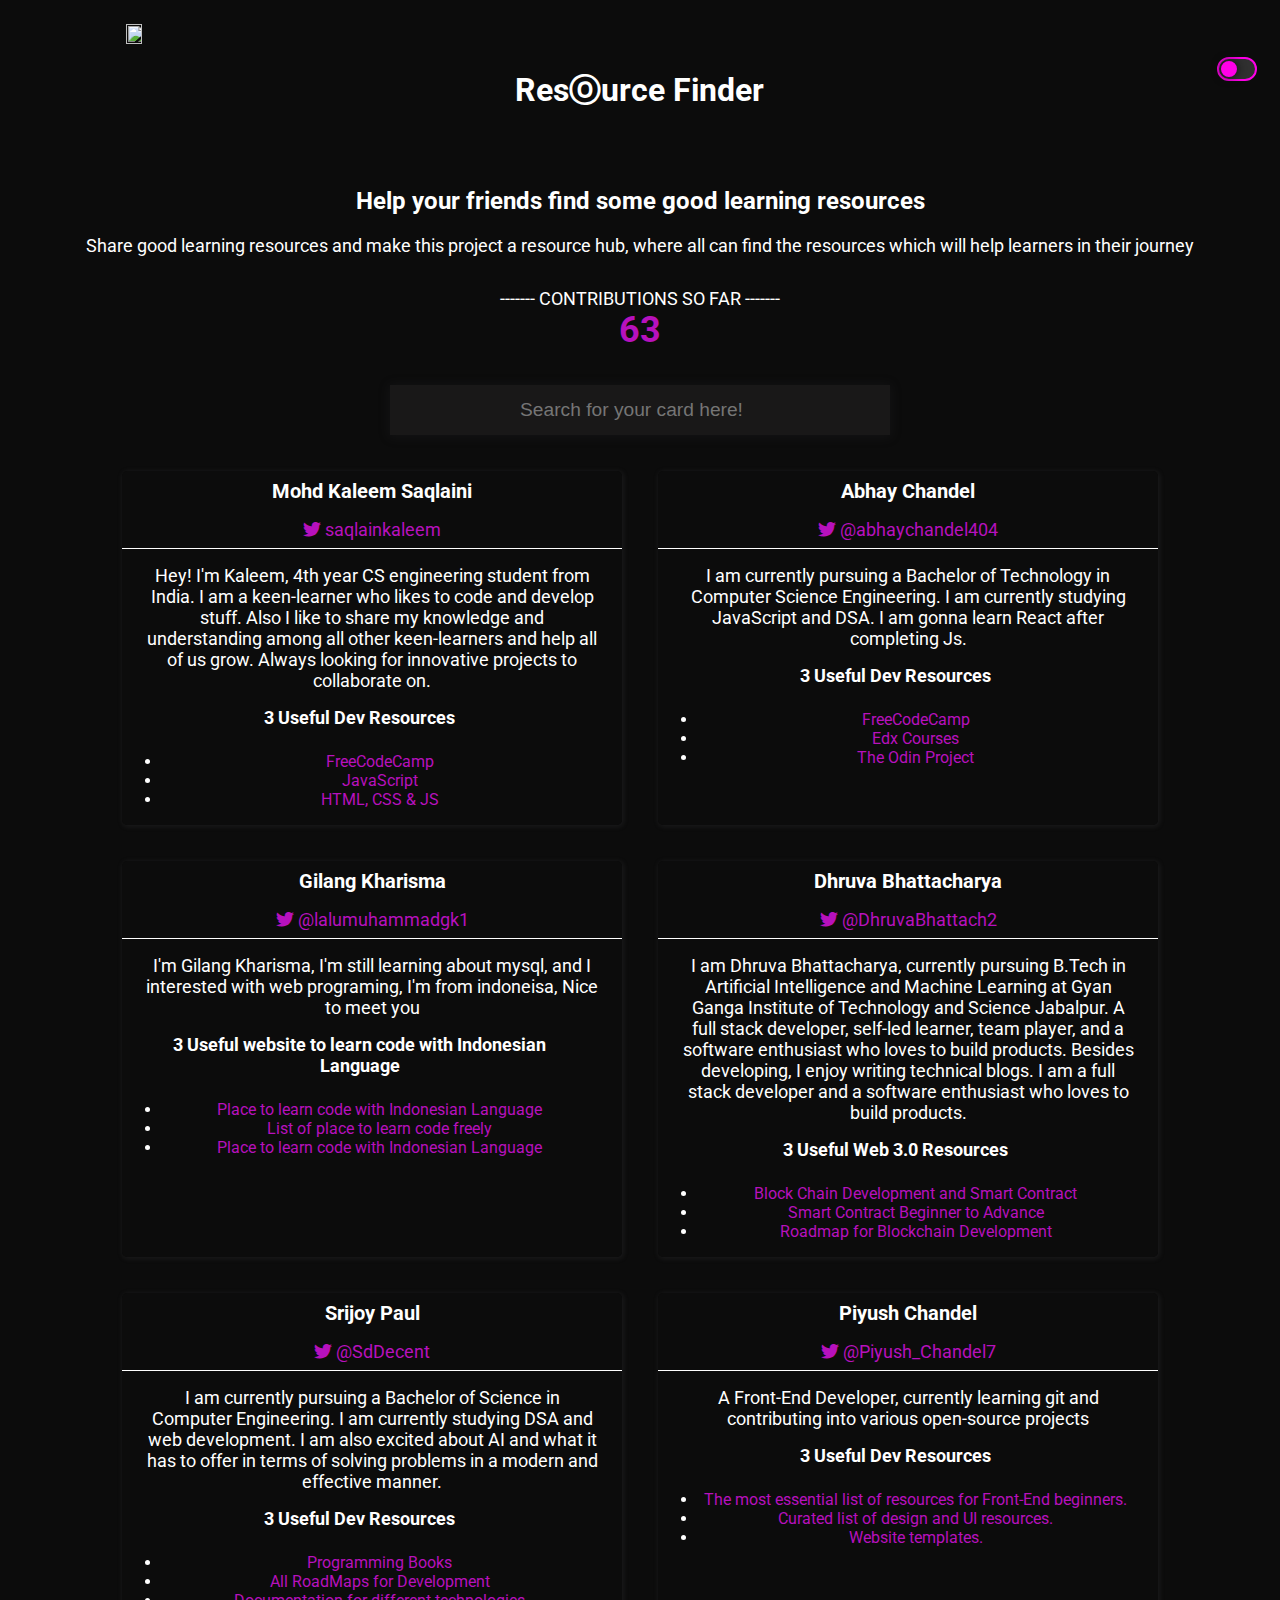
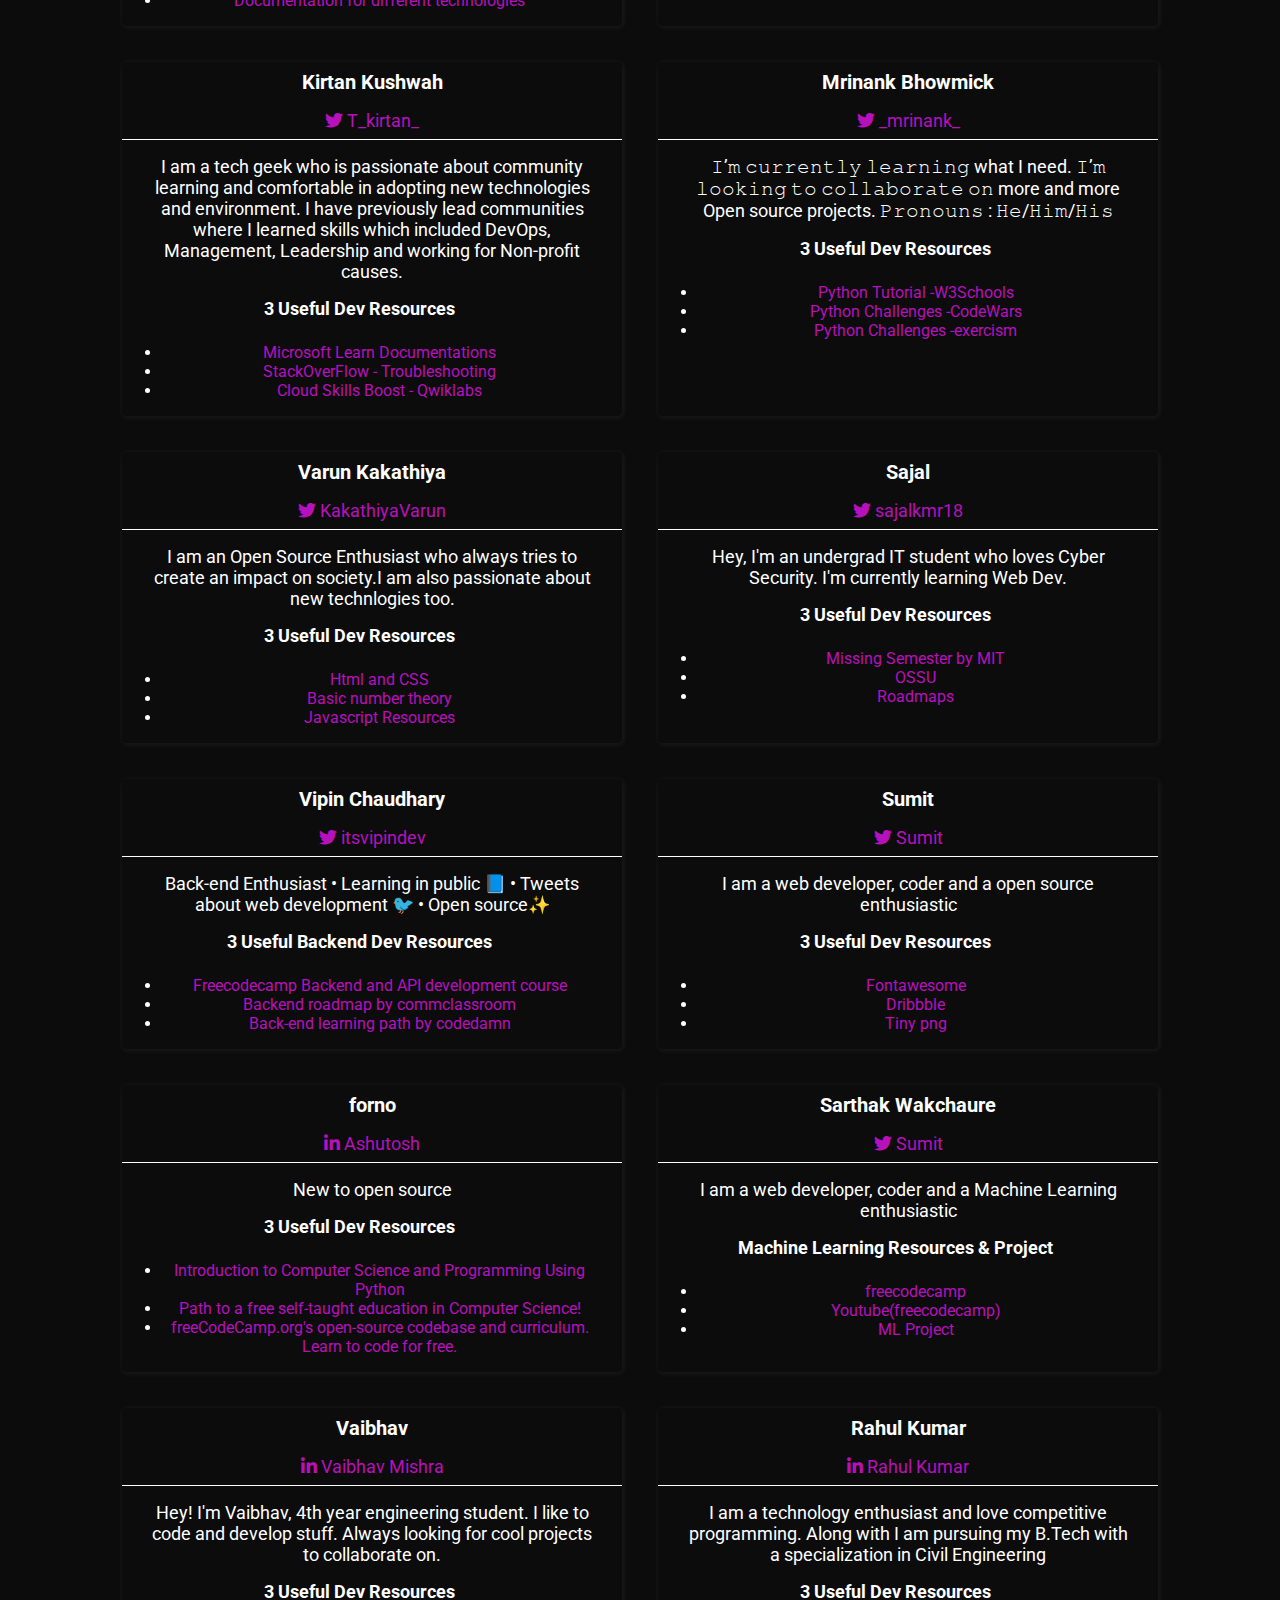
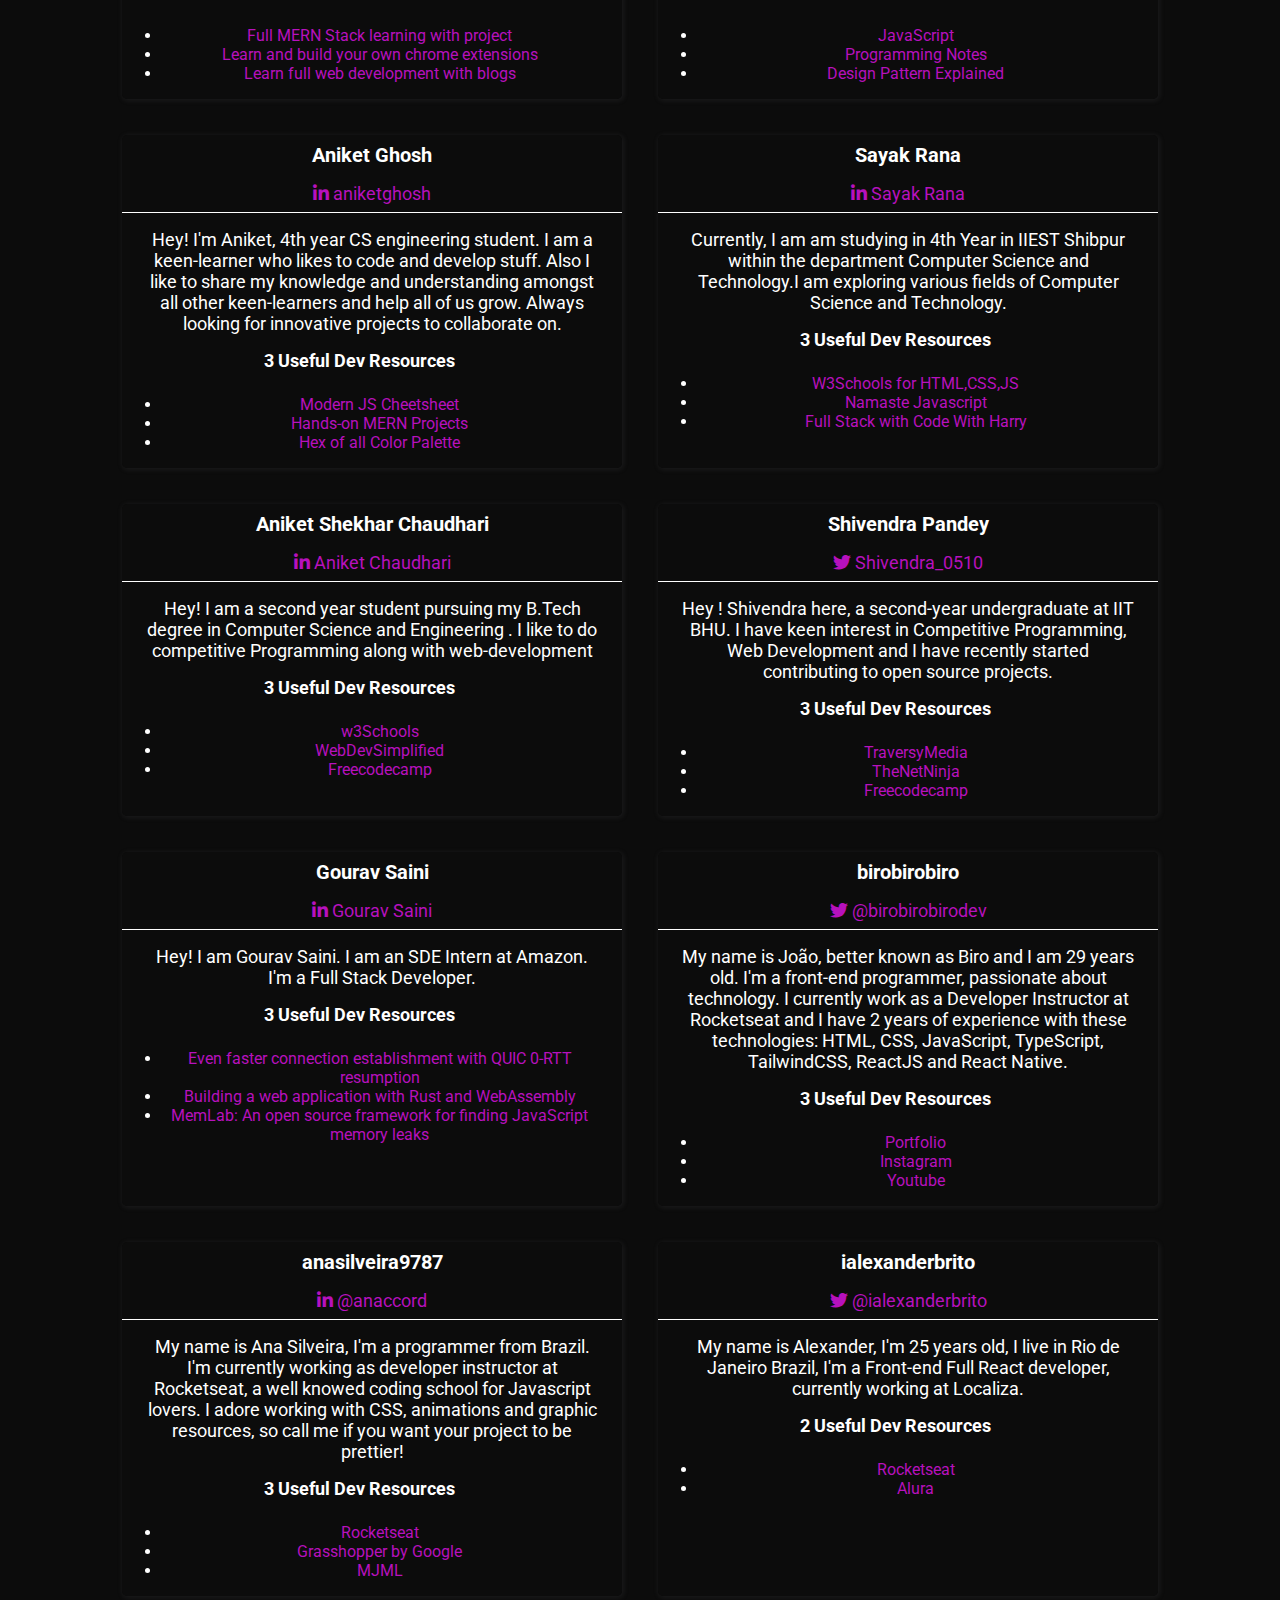
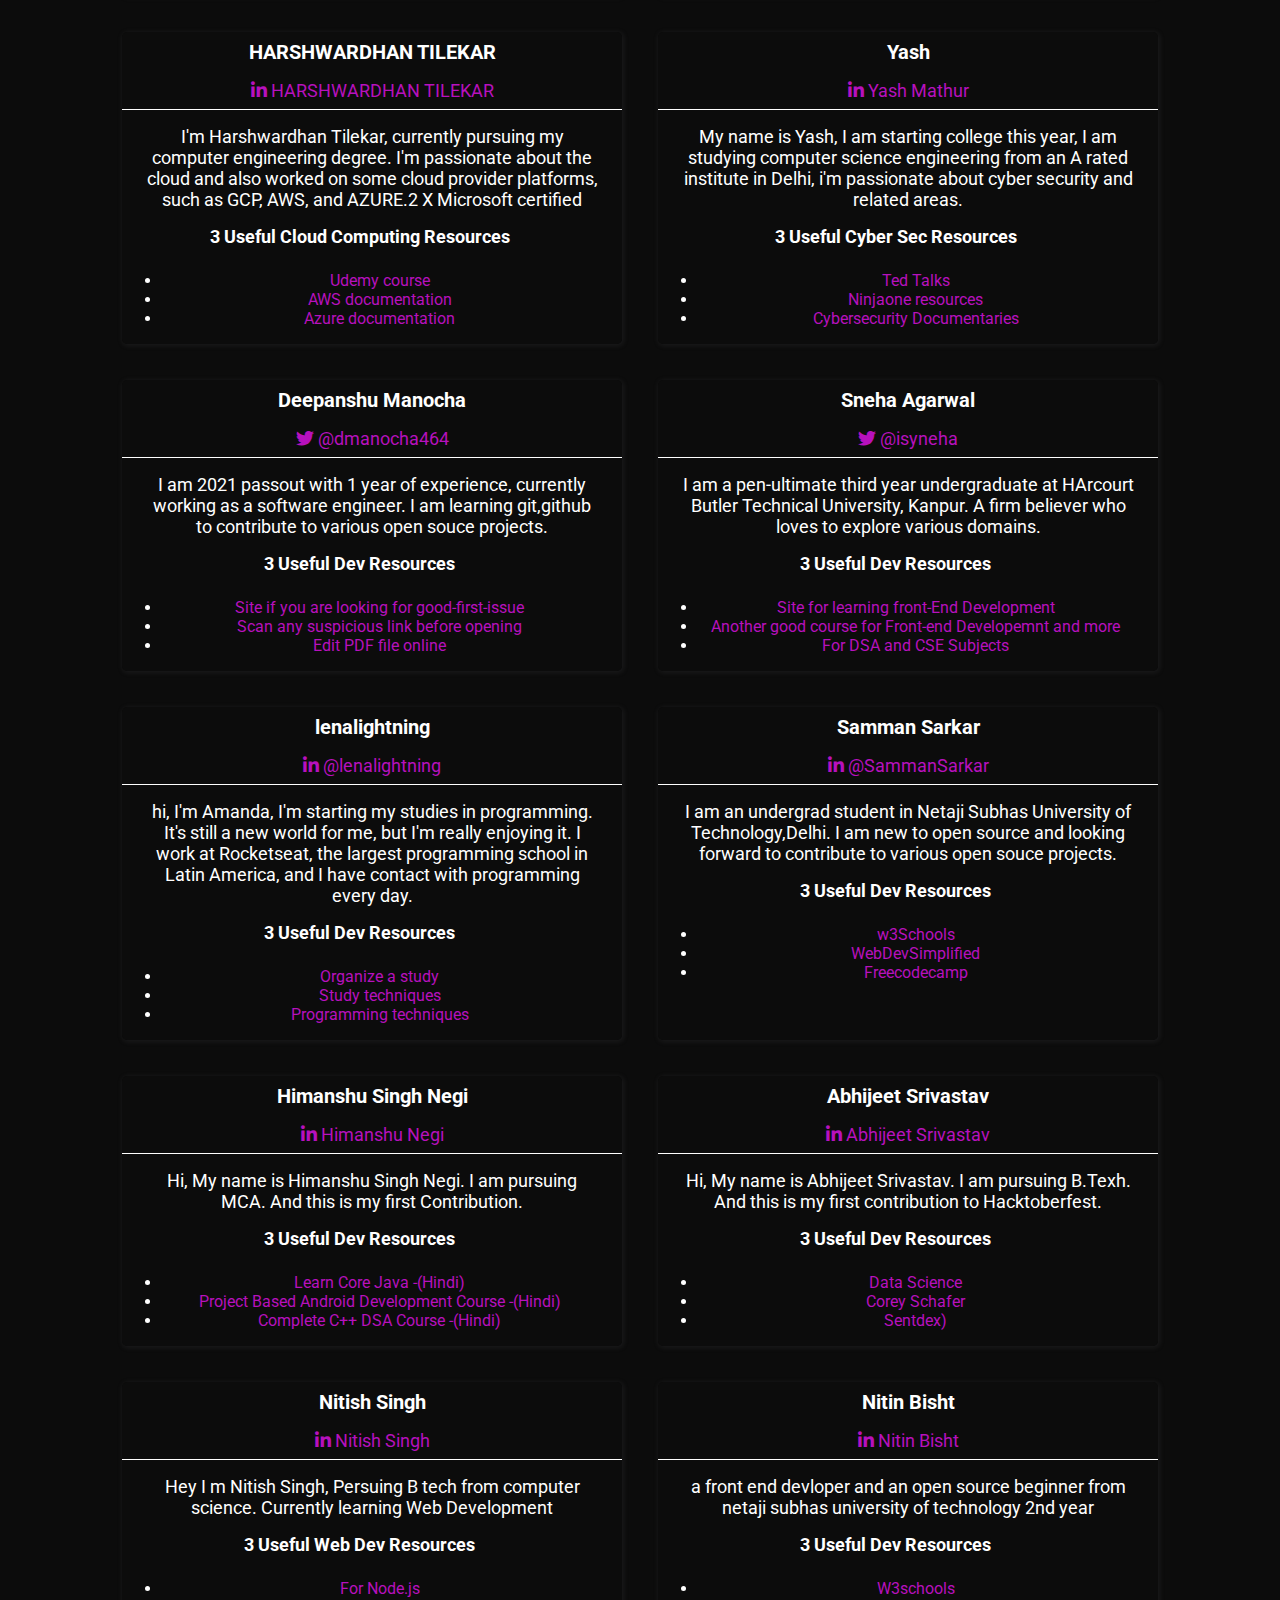
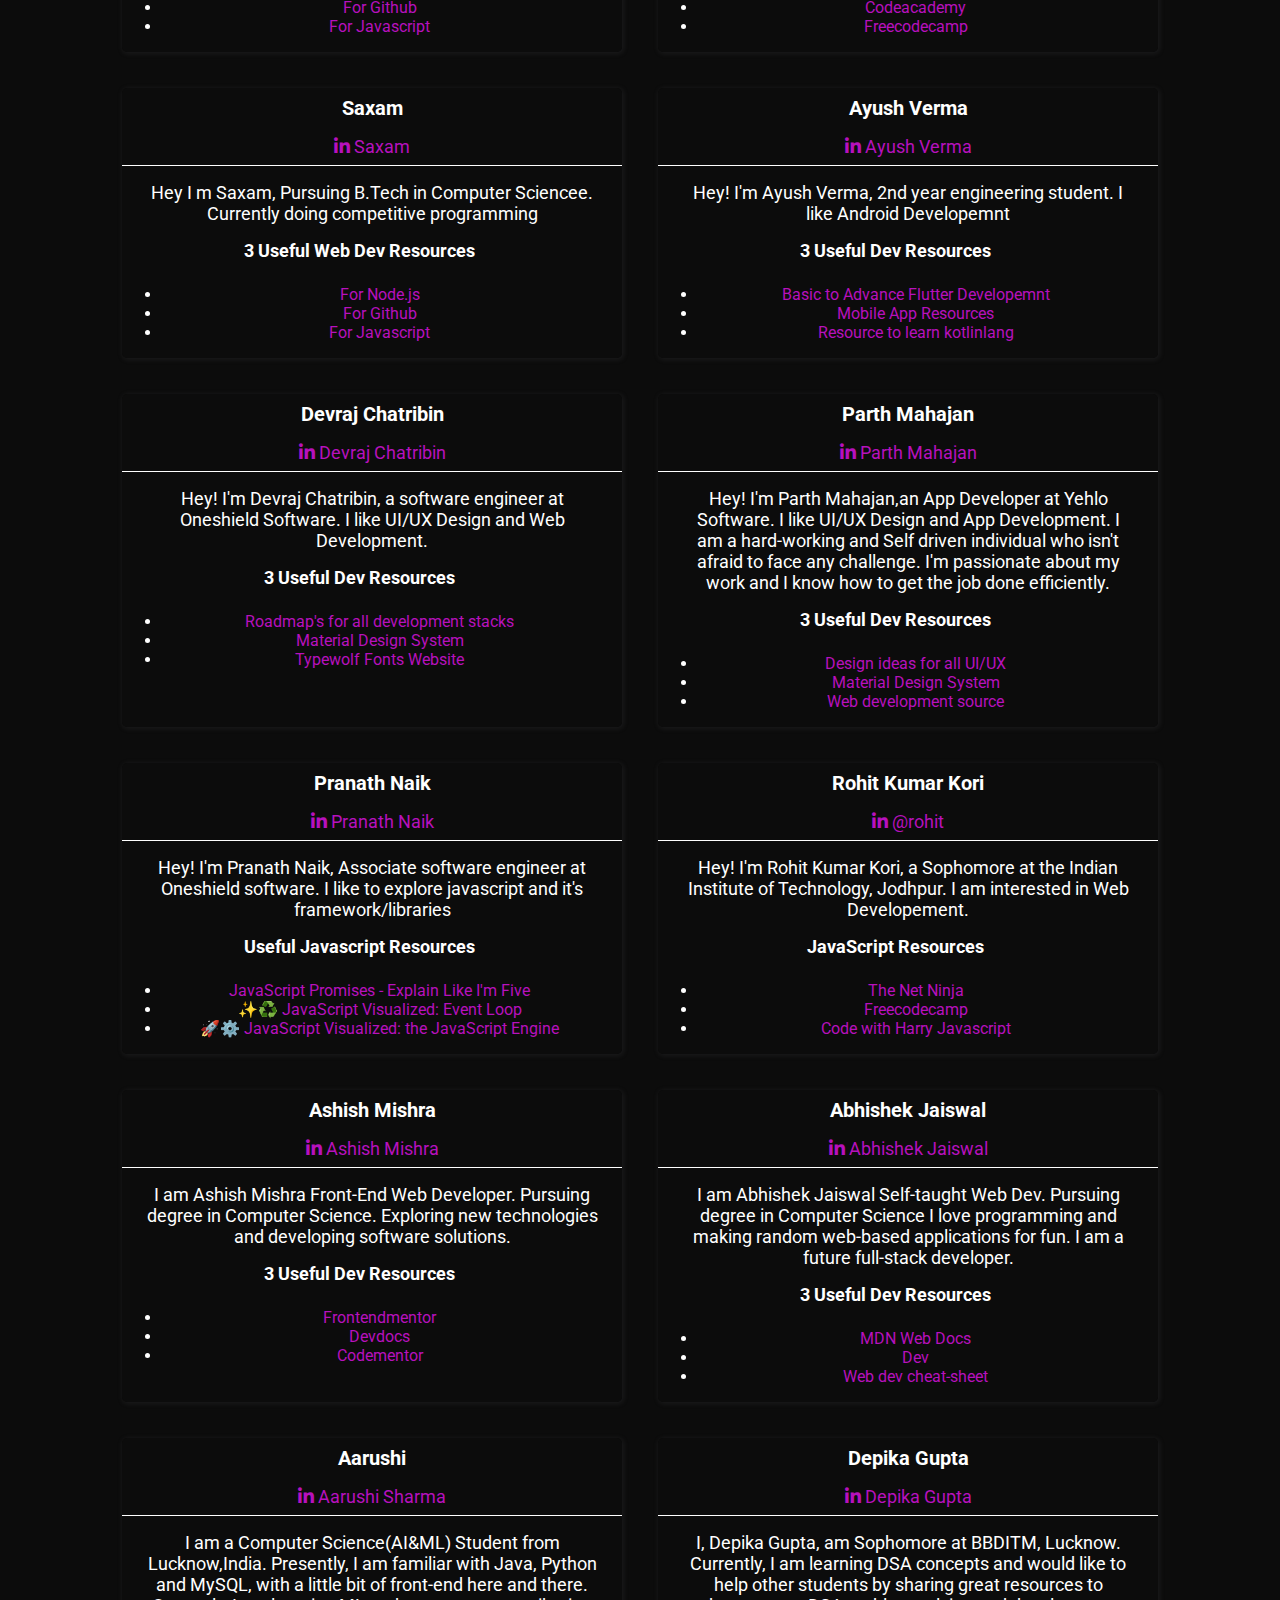
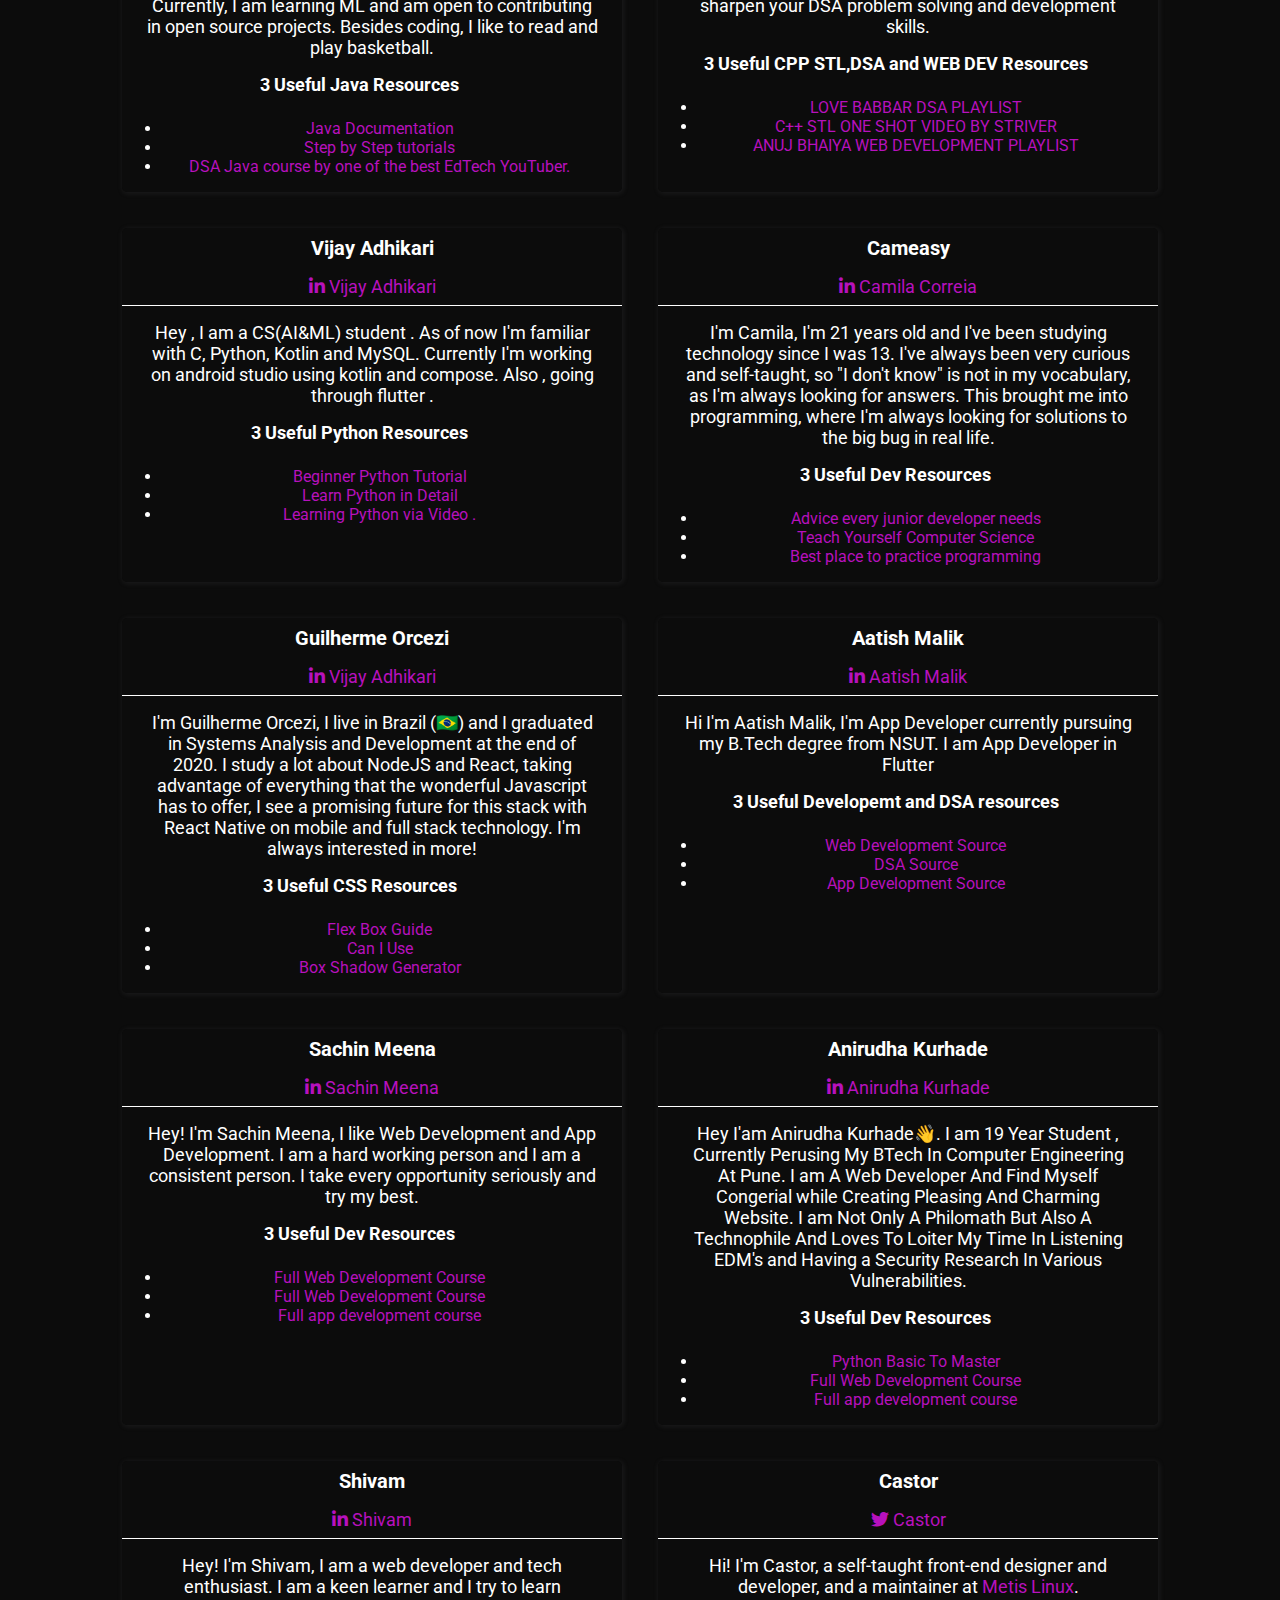
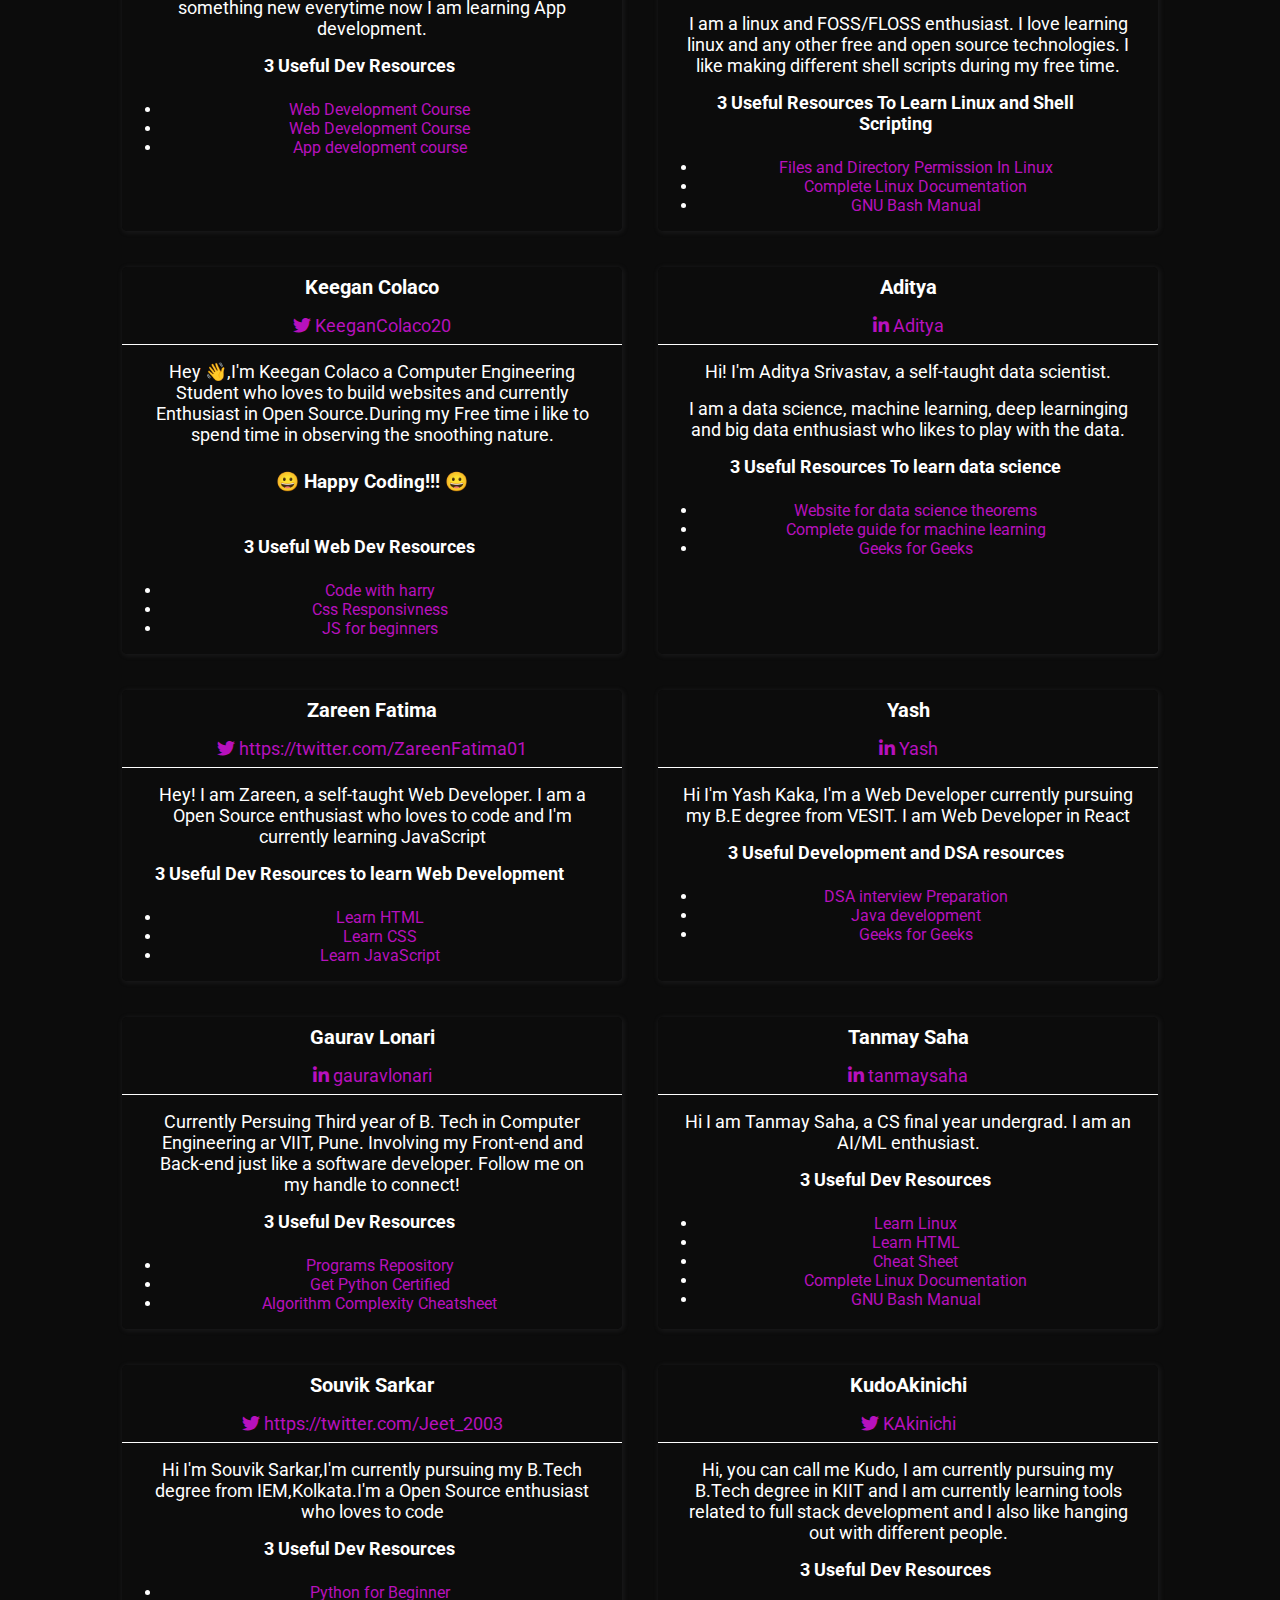
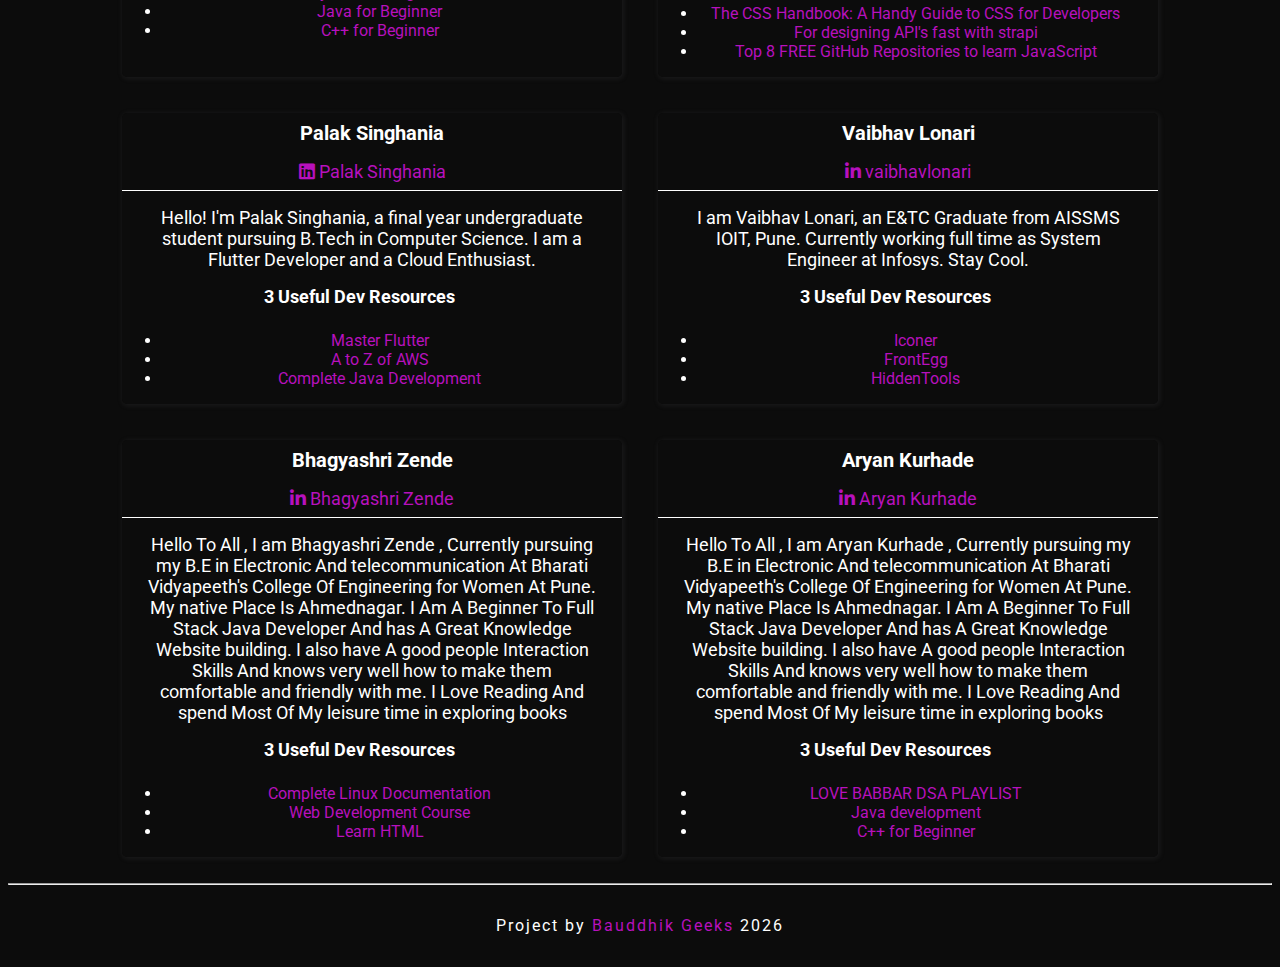
==== commit 61fded1d: "Update aryankurhade in index.html" ====
--- a/index.html
+++ b/index.html
@@ -18,18 +18,16 @@
     <div class="container">
         <div class="row">
             <div class="column">
-                <!-- Night Mode Creation -->
-                <div class="nightmode">
+                 <!-- Night Mode Creation -->
+                <div class="nightmode" >
                     <div class="logo" style="width: 20%;"><img src="img/logo.gif" width="25%" height="25%"></div>
-                    <div style="width: 70%; float:left; margin-left:15%">
-                        <h1 class="tittle">Resⓞurce Finder</h1>
-                    </div>
+                    <div  style="width: 70%; float:left; margin-left:15%"><h1 class="tittle">Resⓞurce Finder</h1></div>
                     <div class="toggle-box" style=" float:right; padding-right: 10px;">
                         <input type="checkbox" name="checkbox1" id="toggle-box-checkbox" />
                         <label for="toggle-box-checkbox" class="toggle-box-label-left"></label>
                         <label for="toggle-box-checkbox" class="toggle-box-label"></label>
+                       </div>
                     </div>
-                </div>
                 <!-- / Night Mode Creation -->
             </div>
         </div>
@@ -37,6 +35,8 @@
             <div class="column-double padding-buttom">
                 <div class="column-left">
                     <style>
+                        
+
                         h2 {
                             text-align: center;
                         }
@@ -45,7 +45,7 @@
                             text-align: center;
                         }
                     </style>
-
+                    
                     <h2>Help your friends find some good learning resources</h2>
                     <p>
                         Share good learning resources and make this project a resource hub, where all can find the
@@ -65,7 +65,7 @@
                             text-align: center;
                         }
                     </style>
-                    <p>------- CONTRIBUTIONS SO FAR -------</p>
+                    <p >------- CONTRIBUTIONS SO FAR -------</p>
                     <div class="animated" id="contributions-number">07</div>
                 </div>
             </div>
@@ -76,16 +76,14 @@
         </div>
 
         <div class="grid">
-            <!-- ________ Mohd Kaleem Saqlaini Contributor card START ________  -->
-            <div class="card">
+             <!-- ________ Mohd Kaleem Saqlaini Contributor card START ________  -->
+             <div class="card">
                 <p class="name">Mohd Kaleem Saqlaini</p>
                 <p class="contact">
                     <i class="fab fa-twitter"></i>
                     <a href="https://twitter.com/saqlainkaleem" target="_blank">saqlainkaleem</a>
                 </p>
-                <p class="about">Hey! I'm Kaleem, 4th year CS engineering student from India. I am a keen-learner who
-                    likes to code and develop stuff. Also I like to share my knowledge and understanding among all other
-                    keen-learners and help all of us grow. Always looking for innovative projects to collaborate on.</p>
+                <p class="about">Hey! I'm Kaleem, 4th year CS engineering student from India. I am a keen-learner who likes to code and develop stuff. Also I like to share my knowledge and understanding among all other keen-learners and help all of us grow. Always looking for innovative projects to collaborate on.</p>
                 <div class="resources">
                     <p>3 Useful Dev Resources</p>
                     <ul>
@@ -94,12 +92,10 @@
                                 title="First Resource">FreeCodeCamp</a>
                         </li>
                         <li>
-                            <a href="https://developer.mozilla.org/en-US/docs/Web/JavaScript/Reference" target="_blank"
-                                title="First Resource">JavaScript</a>
-                        </li>
-                        <li>
-                            <a href="https://www.w3schools.com" target="_blank" title="Third resource">HTML, CSS &
-                                JS</a>
+                            <a href="https://developer.mozilla.org/en-US/docs/Web/JavaScript/Reference" target="_blank" title="First Resource">JavaScript</a>
+                        </li>
+                        <li>
+                            <a href="https://www.w3schools.com" target="_blank" title="Third resource">HTML, CSS & JS</a>
                         </li>
                     </ul>
                 </div>
@@ -112,8 +108,7 @@
                     <i class="fab fa-twitter"></i>
                     <a href="https://twitter.com/abhaychandel404" target="_blank">@abhaychandel404</a>
                 </p>
-                <p class="about">I am currently pursuing a Bachelor of Technology in Computer Science Engineering. I am
-                    currently
+                <p class="about">I am currently pursuing a Bachelor of Technology in Computer Science Engineering. I am currently
                     studying JavaScript and DSA. I am gonna learn React after completing Js.</p>
                 <div class="resources">
                     <p>3 Useful Dev Resources</p>
@@ -123,11 +118,11 @@
                                 title="First Resource">FreeCodeCamp</a>
                         </li>
                         <li>
-                            <a href="https://www.edx.org" target="_blank" title="Second Resource">Edx Courses</a>
-                        </li>
-                        <li>
-                            <a href="https://www.theodinproject.com" target="_blank" title="Third resource">The Odin
-                                Project</a>
+                            <a href="https://www.edx.org" target="_blank"
+                                title="Second Resource">Edx Courses</a>
+                        </li>
+                        <li>
+                            <a href="https://www.theodinproject.com" target="_blank" title="Third resource">The Odin Project</a>
                         </li>
                     </ul>
                 </div>
@@ -497,35 +492,31 @@
                     </ul>
                 </div>
             </div>
-
-            <!-- Rahul's card-->
-            <div class="card">
+            
+             <!-- Rahul's card-->
+                 <div class="card">
                 <p class="name">Rahul Kumar</p>
                 <p class="contact">
                     <i class="fab fa-linkedin-in"></i>
                     <a href="https://www.linkedin.com/in/rahul-kumar-072/" target="_blank">Rahul Kumar</a>
                 </p>
-                <p class="about">I am a technology enthusiast and love competitive programming. Along with I am pursuing
-                    my B.Tech with a specialization in Civil Engineering</p>
-                <div class="resources">
-                    <p>3 Useful Dev Resources</p>
-                    <ul>
-                        <li>
-                            <a href="https://developer.mozilla.org/en-US/docs/Web/JavaScript/Reference" target="_blank"
-                                title="First Resource">JavaScript</a>
-                        </li>
-                        <li>
-                            <a href="https://goalkicker.com" target="_blank" title="First Resource">Programming
-                                Notes</a>
-                        </li>
-                        <li>
-                            <a href="https://github.com/kamranahmedse/design-patterns-for-humans" target="_blank"
-                                title="Third resource">Design Pattern Explained</a>
-                        </li>
-                    </ul>
-                </div>
-            </div>
-
+                <p class="about">I am a technology enthusiast and love competitive programming. Along with I am pursuing my B.Tech with a specialization in Civil Engineering</p>
+                <div class="resources">
+                    <p>3 Useful Dev Resources</p>
+                    <ul>
+                        <li>
+                            <a href="https://developer.mozilla.org/en-US/docs/Web/JavaScript/Reference" target="_blank" title="First Resource">JavaScript</a>
+                        </li>
+                        <li>
+                         <a href="https://goalkicker.com" target="_blank" title="First Resource">Programming Notes</a>
+                        </li>
+                        <li>
+                            <a href="https://github.com/kamranahmedse/design-patterns-for-humans" target="_blank" title="Third resource">Design Pattern Explained</a>
+                        </li>
+                    </ul>
+                </div>
+            </div>
+            
 
             <!-- Aniket's card-->
             <div class="card">
@@ -643,39 +634,34 @@
                 </div>
             </div>
 
-            <!-- ________ Shivendra's card END ________  -->
-
-            <!--Gourav's card-->
-
-            <div class="card">
-                <p class="name">Gourav Saini</p>
-                <p class="contact">
-                    <i class="fab fa-linkedin-in"></i>
-                    <a href="https://www.linkedin.com/in/g7i/" target="_blank">Gourav Saini</a>
-                </p>
-                <p class="about">Hey! I am Gourav Saini. I am an SDE Intern at Amazon. I'm a Full Stack Developer.</p>
-                <div class="resources">
-                    <p>3 Useful Dev Resources</p>
-                    <ul>
-                        <li>
-                            <a href="https://blog.cloudflare.com/even-faster-connection-establishment-with-quic-0-rtt-resumption/"
-                                target="_blank" title="First Resource">Even faster connection establishment with QUIC
-                                0-RTT resumption</a>
-                        </li>
-                        <li>
-                            <a href="https://kerkour.com/web-application-with-rust-and-webassembly" target="_blank"
-                                title="Second Resource">Building a web application with Rust and WebAssembly </a>
-                        </li>
-                        <li>
-                            <a href="https://engineering.fb.com/2022/09/12/open-source/memlab/" target="_blank"
-                                title="Third resource">MemLab: An open source framework for finding JavaScript memory
-                                leaks</a>
-                        </li>
-                    </ul>
-                </div>
-            </div>
-
-            <!--Gourav's card End-->
+              <!-- ________ Shivendra's card END ________  -->
+
+             <!--Gourav's card-->
+
+             <div class="card">
+              <p class="name">Gourav Saini</p>
+              <p class="contact">
+                  <i class="fab fa-linkedin-in"></i>
+                  <a href="https://www.linkedin.com/in/g7i/" target="_blank">Gourav Saini</a>
+              </p>
+              <p class="about">Hey! I am Gourav Saini. I am an SDE Intern at Amazon. I'm a Full Stack Developer.</p>
+              <div class="resources">
+                  <p>3 Useful Dev Resources</p>
+                  <ul>
+                      <li>
+                          <a href="https://blog.cloudflare.com/even-faster-connection-establishment-with-quic-0-rtt-resumption/" target="_blank" title="First Resource">Even faster connection establishment with QUIC 0-RTT resumption</a>
+                      </li>
+                      <li>
+                          <a href="https://kerkour.com/web-application-with-rust-and-webassembly" target="_blank" title="Second Resource">Building a web application with Rust and WebAssembly                        </a>
+                      </li>
+                      <li>
+                          <a href="https://engineering.fb.com/2022/09/12/open-source/memlab/" target="_blank" title="Third resource">MemLab: An open source framework for finding JavaScript memory leaks</a>
+                      </li>
+                  </ul>
+              </div>
+          </div>
+
+          <!--Gourav's card End-->
 
 
 
@@ -710,132 +696,121 @@
                 </div>
             </div>
 
-
+                    
 
             <!-- ________ birobirobiro's card END ________  -->
 
 
 
-            <!-- ________ anasilveira9787's card START ________  -->
-
-            <div class="card">
-                <p class="name">anasilveira9787</p>
-                <p class="contact">
-                    <i class="fab fa-linkedin-in"></i>
-                    <a href="https://www.linkedin.com/in/anaccord/" target="_blank">@anaccord</a>
-                </p>
-                <p class="about">My name is Ana Silveira, I'm a programmer from Brazil.
-                    I'm currently working as developer instructor at Rocketseat, a well knowed coding school for
-                    Javascript lovers.
-                    I adore working with CSS, animations and graphic resources, so call me if you want your project to
-                    be prettier!
-
-                </p>
-                <div class="resources">
-                    <p>3 Useful Dev Resources</p>
-                    <ul>
-                        <li>
-                            <a href="https://www.rocketseat.com.br" target="_blank"
-                                title="First Resource">Rocketseat</a>
-                        </li>
-                        <li>
-                            <a href="https://grasshopper.app/pt_br/" target="_blank" title="Second Resource">Grasshopper
-                                by Google</a>
-                        </li>
-                        <li>
-                            <a href="https://mjml.io/" target="_blank" title="Third resource">MJML</a>
-                        </li>
-                    </ul>
-                </div>
-            </div>
-
-            <!-- ________ anasilveira9787's card END ________  -->
-
-            <!-- ________ ialexanderbrito's card START ________  -->
-
-            <div class="card">
-                <p class="name">ialexanderbrito</p>
-                <p class="contact">
-                    <i class="fab fa-twitter"></i>
-                    <a href="https://twitter.com/ialexanderbrito" target="_blank">@ialexanderbrito</a>
-                </p>
-                <p class="about">My name is Alexander, I'm 25 years old, I live in Rio de Janeiro Brazil, I'm a
-                    Front-end Full React developer, currently working at Localiza.</p>
-                <div class="resources">
-                    <p>2 Useful Dev Resources</p>
-                    <ul>
-                        <li>
-                            <a href="https://www.alura.com.br/" target="_blank" title="First Resource">Rocketseat</a>
-                        </li>
-                        <li>
-                            <a href="https://www.alura.com.br" target="_blank" title="Second Resource">Alura</a>
-                        </li>
-                    </ul>
-                </div>
-            </div>
-
-            <!-- ________ ialexanderbrito's card END ________  -->
-
-
-            <!--Harshwardhan's card-->
-
-            <div class="card">
-                <p class="name">HARSHWARDHAN TILEKAR</p>
-                <p class="contact">
-                    <i class="fab fa-linkedin-in"></i>
-                    <a href="https://www.linkedin.com/in/harshwardhan-tilekar-1a0794212/" target="_blank">HARSHWARDHAN
-                        TILEKAR</a>
-                </p>
-                <p class="about">I'm Harshwardhan Tilekar, currently pursuing my computer engineering degree.
-                    I'm passionate about the cloud and also worked on some cloud provider platforms, such as GCP, AWS,
-                    and AZURE.2 X Microsoft certified</p>
-                <div class="resources">
-                    <p>3 Useful Cloud Computing Resources</p>
-                    <ul>
-                        <li>
-                            <a href="https://www.udemy.com/user/stephane-maarek/" target="_blank"
-                                title="First Resource">Udemy course</a>
-                        </li>
-                        <li>
-                            <a href="https://aws.amazon.com/what-is-cloud-computing/" target="_blank"
-                                title="Second Resource">AWS documentation</a>
-                        </li>
-                        <li>
-                            <a href="https://learn.microsoft.com/en-us/azure/?product=popular" target="_blank"
-                                title="Third resource">Azure documentation</a>
-                        </li>
-                    </ul>
-                </div>
-            </div>
-
-            <!--Harshwardhan's card End-->
-
-
-
-            <!--Yash's card-->
-            <div class="card">
+                       <!-- ________ anasilveira9787's card START ________  -->
+
+                       <div class="card">
+                        <p class="name">anasilveira9787</p>
+                        <p class="contact">
+                            <i class="fab fa-linkedin-in"></i>
+                            <a href="https://www.linkedin.com/in/anaccord/" target="_blank">@anaccord</a>
+                        </p>
+                        <p class="about">My name is Ana Silveira, I'm a programmer from Brazil. 
+                            I'm currently working as developer instructor at Rocketseat, a well knowed coding school for Javascript lovers.
+                            I adore working with CSS, animations and graphic resources, so call me if you want your project to be prettier!
+
+                        </p>
+                        <div class="resources">
+                            <p>3 Useful Dev Resources</p>
+                            <ul>
+                                <li>
+                                    <a href="https://www.rocketseat.com.br" target="_blank" title="First Resource">Rocketseat</a>
+                                </li>
+                                <li>
+                                    <a href="https://grasshopper.app/pt_br/" target="_blank"
+                                        title="Second Resource">Grasshopper by Google</a>
+                                </li>
+                                <li>
+                                    <a href="https://mjml.io/" target="_blank"
+                                        title="Third resource">MJML</a>
+                                </li>
+                            </ul>
+                        </div>
+                    </div>           
+        
+                    <!-- ________ anasilveira9787's card END ________  -->
+                    
+                    <!-- ________ ialexanderbrito's card START ________  -->
+
+                     <div class="card">
+                        <p class="name">ialexanderbrito</p>
+                        <p class="contact">
+                            <i class="fab fa-twitter"></i>
+                            <a href="https://twitter.com/ialexanderbrito" target="_blank">@ialexanderbrito</a>
+                        </p>
+                        <p class="about">My name is Alexander, I'm 25 years old, I live in Rio de Janeiro Brazil, I'm a Front-end Full React developer, currently working at Localiza.</p>
+                        <div class="resources">
+                            <p>2 Useful Dev Resources</p>
+                            <ul>
+                                <li>
+                                    <a href="https://www.alura.com.br/" target="_blank" title="First Resource">Rocketseat</a>
+                                </li>
+                                <li>
+                                    <a href="https://www.alura.com.br" target="_blank"
+                                        title="Second Resource">Alura</a>
+                                </li>
+                            </ul>
+                        </div>
+                    </div>
+        
+                    <!-- ________ ialexanderbrito's card END ________  -->
+            
+
+             <!--Harshwardhan's card-->
+
+             <div class="card">
+              <p class="name">HARSHWARDHAN TILEKAR</p>
+              <p class="contact">
+                  <i class="fab fa-linkedin-in"></i>
+                  <a href="https://www.linkedin.com/in/harshwardhan-tilekar-1a0794212/" target="_blank">HARSHWARDHAN TILEKAR</a>
+              </p>
+              <p class="about">I'm Harshwardhan Tilekar, currently pursuing my computer engineering degree. 
+I'm passionate about the cloud and also worked on some cloud provider platforms, such as GCP, AWS, and AZURE.2 X Microsoft certified</p>
+              <div class="resources">
+                  <p>3 Useful Cloud Computing Resources</p>
+                  <ul>
+                      <li>
+                          <a href="https://www.udemy.com/user/stephane-maarek/" target="_blank" title="First Resource">Udemy course</a>
+                      </li>
+                      <li>
+                          <a href="https://aws.amazon.com/what-is-cloud-computing/" target="_blank" title="Second Resource">AWS documentation</a>
+                      </li>
+                      <li>
+                          <a href="https://learn.microsoft.com/en-us/azure/?product=popular" target="_blank" title="Third resource">Azure documentation</a>
+                      </li>
+                  </ul>
+              </div>
+          </div>
+
+          <!--Harshwardhan's card End-->
+            
+            
+            
+          <!--Yash's card-->
+               <div class="card">
                 <p class="name">Yash</p>
                 <p class="contact">
                     <i class="fab fa-linkedin-in"></i>
                     <a href="www.linkedin.com/in/yash-mathur-3a2aa21b7" target="_blank">Yash Mathur</a>
                 </p>
-                <p class="about">My name is Yash, I am starting college this year, I am studying computer science
-                    engineering from an A rated institute in Delhi,
-                    i'm passionate about cyber security and related areas.</p>
+                <p class="about">My name is Yash, I am starting college this year, I am studying computer science engineering from an A rated institute in Delhi,
+                   i'm passionate about cyber security and related areas.</p>
                 <div class="resources">
                     <p>3 Useful Cyber Sec Resources</p>
                     <ul>
                         <li>
-                            <a href="https://www.springboard.com/blog/cybersecurity/12-must-watch-cybersecurity-ted-talks/"
-                                target="_blank" title="Resource 1">Ted Talks</a>
-                        </li>
-                        <li>
-                            <a href="https://www.ninjaone.com/resources/" target="_blank" title="Resource 2">Ninjaone
-                                resources</a>
-                        </li>
-                        <li>
-                            <a href="https://screenshot-media.com/technology/innovation/cybersecurity-documentaries/"
-                                target="_blank" title="Third resource">Cybersecurity Documentaries</a>
+                            <a href="https://www.springboard.com/blog/cybersecurity/12-must-watch-cybersecurity-ted-talks/" target="_blank" title="Resource 1">Ted Talks</a>
+                        </li>
+                        <li>
+                            <a href="https://www.ninjaone.com/resources/" target="_blank" title="Resource 2">Ninjaone resources</a>
+                        </li>
+                        <li>
+                            <a href="https://screenshot-media.com/technology/innovation/cybersecurity-documentaries/" target="_blank" title="Third resource">Cybersecurity Documentaries</a>
                         </li>
                     </ul>
                 </div>
@@ -849,23 +824,19 @@
                     <i class="fab fa-twitter"></i>
                     <a href="https://twitter.com/dmanocha464" target="_blank">@dmanocha464</a>
                 </p>
-                <p class="about">I am 2021 passout with 1 year of experience, currently working as a software engineer.
-                    I am learning git,github
+                <p class="about">I am 2021 passout with 1 year of experience, currently working as a software engineer. I am learning git,github 
                     to contribute to various open souce projects.</p>
                 <div class="resources">
                     <p>3 Useful Dev Resources</p>
                     <ul>
                         <li>
-                            <a href="https://goodfirstissue.dev/" target="_blank" title="First Resource">Site if you are
-                                looking for good-first-issue</a>
-                        </li>
-                        <li>
-                            <a href="https://www.virustotal.com/gui/home/upload" target="_blank"
-                                title="Second Resource">Scan any suspicious link before opening</a>
-                        </li>
-                        <li>
-                            <a href="https://www.sejda.com/" target="_blank" title="Third resource">Edit PDF file
-                                online</a>
+                            <a href="https://goodfirstissue.dev/" target="_blank" title="First Resource">Site if you are looking for good-first-issue</a>
+                        </li>
+                        <li>
+                            <a href="https://www.virustotal.com/gui/home/upload" target="_blank" title="Second Resource">Scan any suspicious link before opening</a>
+                        </li>
+                        <li>
+                            <a href="https://www.sejda.com/" target="_blank" title="Third resource">Edit PDF file online</a>
                         </li>
                     </ul>
                 </div>
@@ -878,22 +849,18 @@
                     <i class="fab fa-twitter"></i>
                     <a href="https://twitter.com/isyneha" target="_blank">@isyneha</a>
                 </p>
-                <p class="about">I am a pen-ultimate third year undergraduate at HArcourt Butler Technical University,
-                    Kanpur. A firm believer who loves to explore various domains.</p>
-                <div class="resources">
-                    <p>3 Useful Dev Resources</p>
-                    <ul>
-                        <li>
-                            <a href="https://www.w3schools.com" target="_blank" title="First Resource">Site for learning
-                                front-End Development</a>
-                        </li>
-                        <li>
-                            <a href="https://www.freecodecamp.org/learn" target="_blank" title="Second Resource">Another
-                                good course for Front-end Developemnt and more</a>
-                        </li>
-                        <li>
-                            <a href="https://www.geeksforgeeks.org/" target="_blank" title="Third resource">For DSA and
-                                CSE Subjects</a>
+                <p class="about">I am a pen-ultimate third year undergraduate at HArcourt Butler Technical University, Kanpur. A firm believer who loves to explore various domains.</p>
+                <div class="resources">
+                    <p>3 Useful Dev Resources</p>
+                    <ul>
+                        <li>
+                            <a href="https://www.w3schools.com" target="_blank" title="First Resource">Site for learning front-End Development</a>
+                        </li>
+                        <li>
+                            <a href="https://www.freecodecamp.org/learn" target="_blank" title="Second Resource">Another good course for Front-end Developemnt and more</a>
+                        </li>
+                        <li>
+                            <a href="https://www.geeksforgeeks.org/" target="_blank" title="Third resource">For DSA and CSE Subjects</a>
                         </li>
                     </ul>
                 </div>
@@ -906,39 +873,35 @@
                     <i class="fab fa-linkedin-in"></i>
                     <a href="https://www.linkedin.com/in/barbosaamanda/" target="_blank">@lenalightning</a>
                 </p>
-                <p class="about">hi, I'm Amanda, I'm starting my studies in programming.
-                    It's still a new world for me, but I'm really enjoying it.
-                    I work at Rocketseat, the largest programming school in Latin America, and I have contact with
-                    programming every day.</p>
-                <div class="resources">
-                    <p>3 Useful Dev Resources</p>
-                    <ul>
-                        <li>
-                            <a href="https://www.youtube.com/watch?v=DemagUML778&t=72s" target="_blank"
-                                title="How to organize a study schedule?">Organize a study</a>
-                        </li>
-                        <li>
-                            <a href="https://www.youtube.com/watch?v=QfcozcbDhNM" target="_blank"
-                                title="Study techniques and learning techniques">Study techniques</a>
-                        </li>
-                        <li>
-                            <a href="https://www.youtube.com/watch?v=Fzwr1JcqFo4&t=76s" target="_blank"
-                                title="Programming study techniques">Programming techniques</a>
-                        </li>
-                    </ul>
-                </div>
-            </div>
-
+                <p class="about">hi, I'm Amanda, I'm starting my studies in programming. 
+                    It's still a new world for me, but I'm really enjoying it. 
+                    I work at Rocketseat, the largest programming school in Latin America, and I have contact with programming every day.</p>
+                <div class="resources">
+                    <p>3 Useful Dev Resources</p>
+                    <ul>
+                        <li>
+                            <a href="https://www.youtube.com/watch?v=DemagUML778&t=72s" target="_blank" title="How to organize a study schedule?">Organize a study</a>
+                        </li>
+                        <li>
+                            <a href="https://www.youtube.com/watch?v=QfcozcbDhNM" target="_blank" title="Study techniques and learning techniques">Study techniques</a>
+                        </li>
+                        <li>
+                            <a href="https://www.youtube.com/watch?v=Fzwr1JcqFo4&t=76s" target="_blank" title="Programming study techniques">Programming techniques</a>
+                        </li>
+                    </ul>
+                </div>
+            </div>
+            
             <!--lenalightning's card end--!>
             <!--Samman's card-->
-            <div class="card">
+              <div class="card">
                 <p class="name">Samman Sarkar</p>
                 <p class="contact">
                     <i class="fab fa-linkedin-in"></i>
                     <a href="https://www.linkedin.com/in/Samman-Sarkar/" target="_blank">@SammanSarkar</a>
                 </p>
-                <p class="about">I am an undergrad student in Netaji Subhas University of Technology,Delhi.
-                    I am new to open source and looking forward to contribute to various open souce projects.
+                <p class="about">I am an undergrad student in Netaji Subhas University of Technology,Delhi. 
+                    I am new to open source and looking forward  to contribute to various open souce projects.
                 </p>
                 <div class="resources">
                     <p>3 Useful Dev Resources</p>
@@ -947,12 +910,10 @@
                             <a href="https://www.w3schools.com/" target="_blank" title="Resource 1">w3Schools</a>
                         </li>
                         <li>
-                            <a href="https://www.youtube.com/c/WebDevSimplified" target="_blank"
-                                title="Resource 2">WebDevSimplified</a>
-                        </li>
-                        <li>
-                            <a href="https://www.youtube.com/c/Freecodecamp" target="_blank"
-                                title="Resource 3">Freecodecamp</a>
+                            <a href="https://www.youtube.com/c/WebDevSimplified" target="_blank" title="Resource 2">WebDevSimplified</a>
+                        </li>
+                        <li>
+                            <a href="https://www.youtube.com/c/Freecodecamp" target="_blank" title="Resource 3">Freecodecamp</a>
                         </li>
                     </ul>
                 </div>
@@ -967,28 +928,23 @@
                     <i class="fab fa-linkedin-in"></i>
                     <a href="https://www.linkedin.com/in/himanshusinghnegi/" target="_blank">Himanshu Negi</a>
                 </p>
-                <p class="about">Hi, My name is Himanshu Singh Negi. I am pursuing MCA. And this is my first
-                    Contribution.</p>
-                <div class="resources">
-                    <p>3 Useful Dev Resources</p>
-                    <ul>
-                        <li>
-                            <a href="https://youtube.com/playlist?list=PLnfapp4Woqpo0QDKTi692dveQJAW-GzB9"
-                                target="_blank" title="Core Java">Learn Core Java -(Hindi)</a>
-                        </li>
-                        <li>
-                            <a href="https://youtube.com/playlist?list=PLUhfM8afLE_Ok-0Lx2v9hfrmbxi3GgsX1"
-                                target="_blank" title="Android Development">Project Based Android Development Course
-                                -(Hindi)</a>
-                        </li>
-                        <li>
-                            <a href="https://youtube.com/playlist?list=PLDzeHZWIZsTryvtXdMr6rPh4IDexB5NIA"
-                                target="_blank" title="DSA Course">Complete C++ DSA Course -(Hindi)</a>
-                        </li>
-                    </ul>
-                </div>
-            </div>
-
+                <p class="about">Hi, My name is Himanshu Singh Negi. I am pursuing MCA. And this is my first Contribution.</p>
+                <div class="resources">
+                    <p>3 Useful Dev Resources</p>
+                    <ul>
+                        <li>
+                            <a href="https://youtube.com/playlist?list=PLnfapp4Woqpo0QDKTi692dveQJAW-GzB9" target="_blank" title="Core Java">Learn Core Java -(Hindi)</a>
+                        </li>
+                        <li>
+                            <a href="https://youtube.com/playlist?list=PLUhfM8afLE_Ok-0Lx2v9hfrmbxi3GgsX1" target="_blank" title="Android Development">Project Based Android Development Course -(Hindi)</a>
+                        </li>
+                        <li>
+                            <a href="https://youtube.com/playlist?list=PLDzeHZWIZsTryvtXdMr6rPh4IDexB5NIA" target="_blank" title="DSA Course">Complete C++ DSA Course -(Hindi)</a>
+                        </li>
+                    </ul>
+                </div>
+            </div>
+            
             <!--HimanshuSinghNegi's card end--!>
 
             <!--Abhijeet Srivastav card-->
@@ -996,30 +952,25 @@
                 <p class="name">Abhijeet Srivastav</p>
                 <p class="contact">
                     <i class="fab fa-linkedin-in"></i>
-                    <a href="https://www.linkedin.com/in/abhijeet-srivastav-02245a18b/" target="_blank">Abhijeet
-                        Srivastav</a>
-                </p>
-                <p class="about">Hi, My name is Abhijeet Srivastav. I am pursuing B.Texh. And this is my first
-                    contribution to Hacktoberfest.</p>
-                <div class="resources">
-                    <p>3 Useful Dev Resources</p>
-                    <ul>
-                        <li>
-                            <a href="https://www.youtube.com/user/krishnaik06" target="_blank" title="Data Science">Data
-                                Science</a>
-                        </li>
-                        <li>
-                            <a href="https://www.youtube.com/c/Coreyms" target="_blank" title="Python Development">Corey
-                                Schafer</a>
-                        </li>
-                        <li>
-                            <a href="https://www.youtube.com/c/sentdex" target="_blank"
-                                title="Machine Learning">Sentdex)</a>
-                        </li>
-                    </ul>
-                </div>
-            </div>
-
+                    <a href="https://www.linkedin.com/in/abhijeet-srivastav-02245a18b/" target="_blank">Abhijeet Srivastav</a>
+                </p>
+                <p class="about">Hi, My name is Abhijeet Srivastav. I am pursuing B.Texh. And this is my first contribution to Hacktoberfest.</p>
+                <div class="resources">
+                    <p>3 Useful Dev Resources</p>
+                    <ul>
+                        <li>
+                            <a href="https://www.youtube.com/user/krishnaik06" target="_blank" title="Data Science">Data Science</a>
+                        </li>
+                        <li>
+                            <a href="https://www.youtube.com/c/Coreyms" target="_blank" title="Python Development">Corey Schafer</a>
+                        </li>
+                        <li>
+                            <a href="https://www.youtube.com/c/sentdex" target="_blank" title="Machine Learning">Sentdex)</a>
+                        </li>
+                    </ul>
+                </div>
+            </div>
+          
             <!--Abhijeet Srivastav card end-->
 
             <!-- Nitish card -->
@@ -1029,18 +980,15 @@
                     <i class="fab fa-linkedin-in"></i>
                     <a href="https://www.linkedin.com/in/nitish-singh-2aa827206//" target="_blank">Nitish Singh</a>
                 </p>
-                <p class="about">Hey I m Nitish Singh, Persuing B tech from computer science. Currently learning Web
-                    Development</p>
+                <p class="about">Hey I m Nitish Singh, Persuing B tech from computer science. Currently learning Web Development</p>
                 <div class="resources">
                     <p>3 Useful Web Dev Resources</p>
                     <ul>
                         <li>
-                            <a href="https://nodejsera.com/30-days-of-node.html" target="_blank"
-                                title="First Resource">For Node.js</a>
-                        </li>
-                        <li>
-                            <a href="https://learngitbranching.js.org/" target="_blank" title="Second Resource">For
-                                Github</a>
+                            <a href="https://nodejsera.com/30-days-of-node.html" target="_blank" title="First Resource">For Node.js</a>
+                        </li>
+                        <li>
+                            <a href="https://learngitbranching.js.org/" target="_blank" title="Second Resource">For Github</a>
                         </li>
                         <li>
                             <a href="https://www.jsv9000.app/" target="_blank" title="Third resource">For Javascript</a>
@@ -1050,37 +998,37 @@
                 </div>
             </div>
             <!-- Nitish card end -->
-
-            <div class="card">
-                <p class="name">Nitin Bisht</p>
-                <p class="contact">
-                    <i class="fab fa-linkedin-in"></i>
-                    <a href="https://www.linkedin.com/in/nitin-bisht-3545a8216/" target="_blank">Nitin Bisht</a>
-                </p>
-                <p class="about"> a front end devloper and an open source beginner from netaji subhas university of
-                    technology 2nd year</p>
-                <div class="resources">
-                    <p>3 Useful Dev Resources</p>
-                    <ul>
-                        <li>
-                            <a href="https://www.w3schools.com" target="_blank" title="MIT 600x">W3schools
-                            </a>
-                        </li>
-                        <li>
-                            <a href="https://www.codecademy.com/" target="_blank"
-                                title="introduction to web devlopment">Codeacademy </a>
-                        </li>
-
-                        <li>
-                            <a href="https://www.freecodecamp.org/" target="_blank"
-                                title="provide every aspect of learning for a devloper">Freecodecamp</a>
-                        </li>
-                    </ul>
-                    <!-- Nitin Bisht -->
-
-                </div>
-            </div>
-
+                    
+    <div class="card">
+        <p class="name">Nitin Bisht</p>
+        <p class="contact">
+            <i class="fab fa-linkedin-in"></i>
+            <a href="https://www.linkedin.com/in/nitin-bisht-3545a8216/" target="_blank">Nitin Bisht</a>
+        </p>
+        <p class="about"> a front end devloper and an open source beginner from netaji subhas university of technology 2nd year</p>
+        <div class="resources">
+            <p>3 Useful Dev Resources</p>
+            <ul>
+                <li>
+                    <a href="https://www.w3schools.com"
+                        target="_blank" title="MIT 600x">W3schools
+                        </a>
+                </li>
+                <li>
+                    <a href="https://www.codecademy.com/" target="_blank"
+                        title="introduction to web devlopment">Codeacademy </a>
+                </li>
+
+                <li>
+                    <a href="https://www.freecodecamp.org/" target="_blank"
+                        title="provide every aspect of learning for a devloper">Freecodecamp</a>
+                </li>
+            </ul>
+            <!-- Nitin Bisht -->
+
+         </div>
+        </div>
+            
             <!-- Saxam's card -->
             <div class="card">
                 <p class="name">Saxam</p>
@@ -1088,8 +1036,7 @@
                     <i class="fab fa-linkedin-in"></i>
                     <a href="https://www.linkedin.com/in/saksham-singh-7aa1a4223/" target="_blank">Saxam</a>
                 </p>
-                <p class="about">Hey I m Saxam, Pursuing B.Tech in Computer Sciencee. Currently doing competitive
-                    programming</p>
+                <p class="about">Hey I m Saxam, Pursuing B.Tech in Computer Sciencee. Currently doing competitive programming</p>
                 <div class="resources">
                     <p>3 Useful Web Dev Resources</p>
                     <ul>
@@ -1097,12 +1044,10 @@
                             <a href="https://www.w3schools.com/" target="_blank" title="First Resource">For Node.js</a>
                         </li>
                         <li>
-                            <a href="https://www.youtube.com/c/Freecodecamp" target="_blank" title="Second Resource">For
-                                Github</a>
-                        </li>
-                        <li>
-                            <a href="https://nodejsera.com/30-days-of-node.html" target="_blank"
-                                title="Third resource">For Javascript</a>
+                            <a href="https://www.youtube.com/c/Freecodecamp" target="_blank" title="Second Resource">For Github</a>
+                        </li>
+                        <li>
+                            <a href="https://nodejsera.com/30-days-of-node.html" target="_blank" title="Third resource">For Javascript</a>
                         </li>
                     </ul>
                 </div>
@@ -1120,12 +1065,12 @@
                     <p>3 Useful Dev Resources</p>
                     <ul>
                         <li>
-                            <a href="https://www.youtube.com/c/flutterdev" target="_blank" title="Flutter">Basic to
-                                Advance Flutter Developemnt</a>
-                        </li>
-                        <li>
-                            <a href="https://www.freecodecamp.org/news/tag/mobile-app-development/" target="_blank"
-                                title="App Resources">Mobile App Resources</a>
+                            <a href="https://www.youtube.com/c/flutterdev"
+                                target="_blank" title="Flutter">Basic to Advance Flutter Developemnt</a>
+                        </li>
+                        <li>
+                            <a href="https://www.freecodecamp.org/news/tag/mobile-app-development/"
+                                target="_blank" title="App Resources">Mobile App Resources</a>
                         </li>
                         <li>
                             <a href="https://kotlinlang.org/docs/home.html" target="_blank"
@@ -1142,28 +1087,27 @@
                     <i class="fab fa-linkedin-in"></i>
                     <a href="https://www.linkedin.com/in/devraj-chatribin/" target="_blank">Devraj Chatribin</a>
                 </p>
-                <p class="about">Hey! I'm Devraj Chatribin, a software engineer at Oneshield Software. I like UI/UX
-                    Design and Web Development.</p>
-                <div class="resources">
-                    <p>3 Useful Dev Resources</p>
-                    <ul>
-                        <li>
-                            <a href="https://roadmap.sh/" target="_blank" title="Flutter">Roadmap's for all development
-                                stacks</a>
-                        </li>
-                        <li>
-                            <a href="https://material.io/" target="_blank" title="App Resources">Material Design
-                                System</a>
-                        </li>
-                        <li>
-                            <a href="https://www.typewolf.com/" target="_blank" title="Learn Kotlin">Typewolf Fonts
-                                Website</a>
+                <p class="about">Hey! I'm Devraj Chatribin, a software engineer at Oneshield Software. I like UI/UX Design and Web Development.</p>
+                <div class="resources">
+                    <p>3 Useful Dev Resources</p>
+                    <ul>
+                        <li>
+                            <a href="https://roadmap.sh/"
+                                target="_blank" title="Flutter">Roadmap's for all development stacks</a>
+                        </li>
+                        <li>
+                            <a href="https://material.io/"
+                                target="_blank" title="App Resources">Material Design System</a>
+                        </li>
+                        <li>
+                            <a href="https://www.typewolf.com/" target="_blank"
+                                title="Learn Kotlin">Typewolf Fonts Website</a>
                         </li>
                     </ul>
                 </div>
             </div>
             <!-- Devraj's card end -->
-
+            
             <!-- Parth's card -->
             <div class="card">
                 <p class="name">Parth Mahajan</p>
@@ -1171,62 +1115,74 @@
                     <i class="fab fa-linkedin-in"></i>
                     <a href="https://www.linkedin.com/in/parth-mahajan-0801b3223/" target="_blank">Parth Mahajan</a>
                 </p>
-                <p class="about">Hey! I'm Parth Mahajan,an App Developer at Yehlo Software. I like UI/UX Design and App
-                    Development.
-                    I am a hard-working and Self driven individual who isn't afraid to face any challenge. I'm
-                    passionate about my work and I know how to get the job done efficiently. </p>
-                <div class="resources">
-                    <p>3 Useful Dev Resources</p>
-                    <ul>
-                        <li>
-                            <a href="hhttps://cuberto.com/" target="_blank" title="UI/UX">Design ideas for all UI/UX</a>
-                        </li>
-                        <li>
-                            <a href="https://docs.flutter.dev/cookbook" target="_blank" title="App Resources">Material
-                                Design System</a>
-                        </li>
-                        <li>
-                            <a href="https://www.jsv9000.app/" target="_blank" title="Learn Web Development">Web
-                                development source</a>
+                <p class="about">Hey! I'm Parth Mahajan,an App Developer at Yehlo Software. I like UI/UX Design and App Development.
+                I am a hard-working and Self driven individual who isn't afraid to face any challenge. I'm passionate about my work and I know how to get the job done efficiently. </p>
+                <div class="resources">
+                    <p>3 Useful Dev Resources</p>
+                    <ul>
+                        <li>
+                            <a href="hhttps://cuberto.com/"
+                                target="_blank" title="UI/UX">Design ideas for all UI/UX</a>
+                        </li>
+                        <li>
+                            <a href="https://docs.flutter.dev/cookbook"
+                                target="_blank" title="App Resources">Material Design System</a>
+                        </li>
+                        <li>
+                            <a href="https://www.jsv9000.app/" target="_blank"
+                                title="Learn Web Development">Web development source</a>
                         </li>
                     </ul>
                 </div>
             </div>
             <!-- Parth's card end -->
 
-            <!-- Pranath card start-->
+              <!-- Pranath card start-->
             <div class="card">
                 <p class="name">Pranath Naik</p>
                 <p class="contact">
-                    <i class="fab fa-linkedin-in"></i>
-                    <a href="https://www.linkedin.com/in/pranathnaik/" target="_blank">Pranath Naik</a>
+                  <i class="fab fa-linkedin-in"></i>
+                  <a href="https://www.linkedin.com/in/pranathnaik/" target="_blank"
+                    >Pranath Naik</a
+                  >
                 </p>
                 <p class="about">
-                    Hey! I'm Pranath Naik, Associate software engineer at Oneshield software. I
-                    like to explore javascript and it's framework/libraries
-                </p>
-                <div class="resources">
-                    <p>Useful Javascript Resources</p>
-                    <ul>
-                        <li>
-                            <a href="https://www.showwcase.com/show/16112/javascript-promises-explain-like-im-five"
-                                target="_blank" title="First Resource">JavaScript Promises - Explain Like I'm Five</a>
-                        </li>
-                        <li>
-                            <a href="https://dev.to/lydiahallie/javascript-visualized-event-loop-3dif" target="_blank"
-                                title="Second Resource">✨♻️ JavaScript Visualized: Event Loop</a>
-                        </li>
-                        <li>
-                            <a href="https://dev.to/lydiahallie/javascript-visualized-the-javascript-engine-4cdf"
-                                target="_blank" title="Third resource">🚀⚙️ JavaScript Visualized: the JavaScript
-                                Engine</a>
-                        </li>
-                    </ul>
-                </div>
-            </div>
-            <!-- Pranath card start-->
-
-            <!-- Rohit card start -->
+                  Hey! I'm Pranath Naik, Associate software engineer at Oneshield software. I
+                  like to explore javascript and it's framework/libraries
+                </p>
+                <div class="resources">
+                  <p>Useful Javascript Resources</p>
+                  <ul>
+                    <li>
+                      <a
+                        href="https://www.showwcase.com/show/16112/javascript-promises-explain-like-im-five"
+                        target="_blank"
+                        title="First Resource"
+                        >JavaScript Promises - Explain Like I'm Five</a
+                      >
+                    </li>
+                    <li>
+                      <a
+                        href="https://dev.to/lydiahallie/javascript-visualized-event-loop-3dif"
+                        target="_blank"
+                        title="Second Resource"
+                        >✨♻️ JavaScript Visualized: Event Loop</a
+                      >
+                    </li>
+                    <li>
+                      <a
+                        href="https://dev.to/lydiahallie/javascript-visualized-the-javascript-engine-4cdf"
+                        target="_blank"
+                        title="Third resource"
+                        >🚀⚙️ JavaScript Visualized: the JavaScript Engine</a
+                      >
+                    </li>
+                  </ul>
+                </div>
+            </div>
+               <!-- Pranath card start-->
+
+               <!-- Rohit card start -->
             <div class="card">
                 <p class="name">Rohit Kumar Kori</p>
                 <p class="contact">
@@ -1234,186 +1190,163 @@
                     <a href="https://www.linkedin.com/in/rohit-kumar-kori-577017235/" target="_blank">@rohit</a>
                 </p>
                 <p class="about">
-                    Hey! I'm Rohit Kumar Kori, a Sophomore at the Indian Institute of Technology, Jodhpur. I am
-                    interested in
+                    Hey! I'm Rohit Kumar Kori, a Sophomore at the Indian Institute of Technology, Jodhpur. I am interested in 
                     Web Developement.
                 </p>
                 <div class="resources">
                     <p> JavaScript Resources</p>
                     <ul>
                         <li>
-                            <a href="https://www.youtube.com/c/TheNetNinja" target="_blank" title="First Resource">The
-                                Net Ninja</a>
-                        </li>
-                        <li>
-                            <a href="https://www.youtube.com/c/Freecodecamp" target="_blank"
-                                title="Second Resource">Freecodecamp</a>
-                        </li>
-                        <li>
-                            <a href="https://www.youtube.com/playlist?list=PLu0W_9lII9ahR1blWXxgSlL4y9iQBnLpR"
-                                target="_blank" title="Third resource">Code with Harry Javascript</a>
+                            <a href="https://www.youtube.com/c/TheNetNinja" target="_blank" title="First Resource">The Net Ninja</a>
+                        </li>
+                        <li>
+                            <a href="https://www.youtube.com/c/Freecodecamp" target="_blank" title="Second Resource">Freecodecamp</a>
+                        </li>
+                        <li>
+                            <a href="https://www.youtube.com/playlist?list=PLu0W_9lII9ahR1blWXxgSlL4y9iQBnLpR" target="_blank" title="Third resource">Code with Harry Javascript</a>
                         </li>
                     </ul>
                 </div>
             </div>
             <!-- Rohit card end -->
-
+            
             <!-- ________ Ashu's card START ________  -->
 
-            <div class="card">
-                <p class="name">Ashish Mishra</p>
-                <p class="contact">
-                    <i class="fab fa-linkedin-in"></i>
-                    <a href="https://www.linkedin.com/in/ashish-mishra-5b4123253/" target="_blank">Ashish Mishra</a>
-                </p>
-                <p class="about">
-                    I am Ashish Mishra Front-End Web Developer. Pursuing degree in Computer
-                    Science. Exploring new technologies and developing software solutions.
-                </p>
-                <div class="resources">
-                    <p>3 Useful Dev Resources</p>
-                    <ul>
-                        <li>
-                            <a href="https://www.frontendmentor.io/" target="_blank"
-                                title="First Resource">Frontendmentor</a>
-                        </li>
-                        <li>
-                            <a href="https://devdocs.io/" target="_blank" title="Second Resource">Devdocs</a>
-                        </li>
-                        <li>
-                            <a href="https://www.codementor.io/events" target="_blank"
-                                title="Third resource">Codementor</a>
-                        </li>
-                    </ul>
-                </div>
-            </div>
-
-            <!-- ________ Aahu's card END ________  -->
-
-            <!-- ________ Abhishek's card START ________  -->
-
-            <div class="card">
-                <p class="name">Abhishek Jaiswal</p>
-                <p class="contact">
-                    <i class="fab fa-linkedin-in"></i>
-                    <a href="https://www.linkedin.com/in/abhijais27/" target="_blank">Abhishek Jaiswal</a>
-                </p>
-                <p class="about">
-                    I am Abhishek Jaiswal Self-taught Web Dev. Pursuing degree in Computer
-                    Science I love programming and making random web-based applications for fun.
-                    I am a future full-stack developer.
-                </p>
-                <div class="resources">
-                    <p>3 Useful Dev Resources</p>
-                    <ul>
-                        <li>
-                            <a href="https://developer.mozilla.org/en-US/" target="_blank" title="First Resource">MDN
-                                Web Docs</a>
-                        </li>
-                        <li>
-                            <a href="https://dev.to/t/webdev" target="_blank" title="Second Resource">Dev</a>
-                        </li>
-                        <li>
-                            <a href="https://docs.emmet.io/cheat-sheet/" target="_blank" title="Third resource">Web dev
-                                cheat-sheet</a>
-                        </li>
-                    </ul>
-                </div>
-            </div>
-
-            <!-- ________ Abhishek's card END ________  -->
+<div class="card">
+  <p class="name">Ashish Mishra</p>
+  <p class="contact">
+    <i class="fab fa-linkedin-in"></i>
+    <a href="https://www.linkedin.com/in/ashish-mishra-5b4123253/" target="_blank">Ashish Mishra</a>
+  </p>
+  <p class="about">
+    I am Ashish Mishra Front-End Web Developer. Pursuing degree in Computer
+    Science. Exploring new technologies and developing software solutions.
+  </p>
+  <div class="resources">
+    <p>3 Useful Dev Resources</p>
+    <ul>
+      <li>
+        <a href="https://www.frontendmentor.io/" target="_blank" title="First Resource">Frontendmentor</a>
+      </li>
+      <li>
+        <a href="https://devdocs.io/" target="_blank" title="Second Resource">Devdocs</a>
+      </li>
+      <li>
+        <a href="https://www.codementor.io/events" target="_blank" title="Third resource">Codementor</a>
+      </li>
+    </ul>
+  </div>
+</div>
+
+<!-- ________ Aahu's card END ________  -->
+
+<!-- ________ Abhishek's card START ________  -->
+
+<div class="card">
+  <p class="name">Abhishek Jaiswal</p>
+  <p class="contact">
+    <i class="fab fa-linkedin-in"></i>
+    <a href="https://www.linkedin.com/in/abhijais27/" target="_blank">Abhishek Jaiswal</a>
+  </p>
+  <p class="about">
+    I am Abhishek Jaiswal Self-taught Web Dev. Pursuing degree in Computer
+    Science I love programming and making random web-based applications for fun.
+    I am a future full-stack developer.
+  </p>
+  <div class="resources">
+    <p>3 Useful Dev Resources</p>
+    <ul>
+      <li>
+        <a href="https://developer.mozilla.org/en-US/" target="_blank" title="First Resource">MDN Web Docs</a>
+      </li>
+      <li>
+        <a href="https://dev.to/t/webdev" target="_blank" title="Second Resource">Dev</a>
+      </li>
+      <li>
+        <a href="https://docs.emmet.io/cheat-sheet/" target="_blank" title="Third resource">Web dev cheat-sheet</a>
+      </li>
+    </ul>
+  </div>
+</div>
+
+<!-- ________ Abhishek's card END ________  -->
 
 
             <!--contributor card end-->
-            <!-- ________Aarushi Contributor card START ________  -->
-            <div class="card">
+             <!-- ________Aarushi Contributor card START ________  -->
+             <div class="card">
                 <p class="name">Aarushi</p>
                 <p class="contact">
                     <i class="fab fa-linkedin-in"></i>
                     <a href="https://www.linkedin.com/in/aarushi-sharma-1b24211a9/" target="_blank">Aarushi Sharma</a>
                 </p>
-                <p class="about">I am a Computer Science(AI&ML) Student from Lucknow,India. Presently, I am familiar
-                    with Java, Python
-                    and MySQL, with a little bit of front-end here and there. Currently, I am learning ML and am open to
-                    contributing in open source projects.
+                <p class="about">I am a Computer Science(AI&ML) Student from Lucknow,India. Presently, I am familiar with Java, Python 
+                    and MySQL, with a little bit of front-end here and there. Currently, I am learning ML and am open to contributing in open source projects.
                     Besides coding, I like to read and play basketball.</p>
                 <div class="resources">
                     <p>3 Useful Java Resources</p>
                     <ul>
                         <li>
-                            <a href="https://dev.java/learn/getting-started-with-java/" target="_blank"
-                                title="Documentation to understand concepts">Java Documentation</a>
-                        </li>
-                        <li>
-                            <a href="https://www.geeksforgeeks.org/java/" target="_blank"
-                                title="One of the best online learning platform">Step by Step tutorials</a>
-                        </li>
-                        <li>
-                            <a href="https://www.youtube.com/watch?v=rZ41y93P2Qo&list=PL9gnSGHSqcnr_DxHsP7AW9ftq0AtAyYqJ"
-                                target="_blank" title="Channel Name: Kunal Kushwaha">DSA Java course by one of the best
-                                EdTech YouTuber.</a>
+                            <a href="https://dev.java/learn/getting-started-with-java/" target="_blank" title="Documentation to understand concepts">Java Documentation</a>
+                        </li>
+                        <li>
+                            <a href="https://www.geeksforgeeks.org/java/" target="_blank" title="One of the best online learning platform">Step by Step tutorials</a>
+                        </li>
+                        <li>
+                            <a href="https://www.youtube.com/watch?v=rZ41y93P2Qo&list=PL9gnSGHSqcnr_DxHsP7AW9ftq0AtAyYqJ" target="_blank" title="Channel Name: Kunal Kushwaha">DSA Java course by one of the best EdTech YouTuber.</a>
                         </li>
                     </ul>
                 </div>
             </div>
             <!-- ________Aarushi Contributor card END ________  -->
-
+           
             <!--contributor card end-->
-            <!-- ________Depika Gupta Contributor card START ________  -->
+             <!-- ________Depika Gupta Contributor card START ________  -->
             <div class="card">
                 <p class="name">Depika Gupta</p>
                 <p class="contact">
                     <i class="fab fa-linkedin-in"></i>
                     <a href="https://www.linkedin.com/in/depika-gupta/" target="_blank">Depika Gupta</a>
                 </p>
-                <p class="about">I, Depika Gupta, am Sophomore at BBDITM, Lucknow. Currently, I am learning DSA concepts
-                    and would like to help other students by sharing great resources to sharpen your DSA problem solving
-                    and development skills.</p>
+                <p class="about">I, Depika Gupta, am Sophomore at BBDITM, Lucknow. Currently, I am learning DSA concepts and would like to help other students by sharing great resources to sharpen your DSA problem solving and development skills.</p>
                 <div class="resources">
                     <p>3 Useful CPP STL,DSA and WEB DEV Resources</p>
                     <ul>
                         <li>
-                            <a href="https://youtube.com/playlist?list=PLDzeHZWIZsTryvtXdMr6rPh4IDexB5NIA&utm_source=EKLEiJECCKjOmKnC5IiRIQ"
-                                target="_blank" title="First Resource">LOVE BABBAR DSA PLAYLIST</a>
-                        </li>
-                        <li>
-                            <a href="https://youtube.com/watch?v=RRVYpIET_RU&feature=share&utm_source=EKLEiJECCKjOmKnC5IiRIQ"
-                                target="_blank" title="Second Resource">C++ STL ONE SHOT VIDEO BY STRIVER</a>
-                        </li>
-                        <li>
-                            <a href="https://www.youtube.com/channel/UCuTa8evA9UsVvJzEkCtogvg/featured" target="_blank"
-                                title="Third resource">ANUJ BHAIYA WEB DEVELOPMENT PLAYLIST</a>
+                            <a href="https://youtube.com/playlist?list=PLDzeHZWIZsTryvtXdMr6rPh4IDexB5NIA&utm_source=EKLEiJECCKjOmKnC5IiRIQ" target="_blank" title="First Resource">LOVE BABBAR DSA PLAYLIST</a>
+                        </li>
+                        <li>
+                            <a href="https://youtube.com/watch?v=RRVYpIET_RU&feature=share&utm_source=EKLEiJECCKjOmKnC5IiRIQ" target="_blank" title="Second Resource">C++ STL ONE SHOT VIDEO BY STRIVER</a>
+                        </li>
+                        <li>
+                            <a href="https://www.youtube.com/channel/UCuTa8evA9UsVvJzEkCtogvg/featured" target="_blank" title="Third resource">ANUJ BHAIYA WEB DEVELOPMENT PLAYLIST</a>
                     </ul>
                 </div>
             </div>
             <!-- ________Depika Gupta Contributor card END ________  -->
-
+            
             <!--contributor card end-->
             <!-- ________VIJAY Contributor card START ________  -->
-            <div class="card">
+             <div class="card">
                 <p class="name">Vijay Adhikari</p>
                 <p class="contact">
                     <i class="fab fa-linkedin-in"></i>
                     <a href="https://www.linkedin.com/in/vijay-adhikari-887a2121b" target="_blank">Vijay Adhikari</a>
                 </p>
-                <p class="about">Hey , I am a CS(AI&ML) student . As of now I'm familiar with C, Python, Kotlin
-                    and MySQL. Currently I'm working on android studio using kotlin and compose. Also , going through
-                    flutter .
-                </p>
+                <p class="about">Hey , I am a CS(AI&ML) student . As of now  I'm familiar with C, Python, Kotlin  
+                    and MySQL.  Currently I'm working on  android studio using kotlin and compose. Also , going through flutter  . 
+                 </p>
                 <div class="resources">
                     <p>3 Useful Python Resources</p>
                     <ul>
                         <li>
-                            <a href="https://www.w3schools.com/python/" target="_blank" title="Python tutorial">Beginner
-                                Python Tutorial</a>
-                        </li>
-                        <li>
-                            <a href="https://www.programiz.com/python-programming" target="_blank"
-                                title="Overview for phython">Learn Python in Detail </a>
-                        </li>
-                        <li>
-                            <a href="https://www.youtube.com/watch?v=kqtD5dpn9C8" target="_blank"
-                                title="Video tutorial">Learning Python via Video .</a>
+                            <a href="https://www.w3schools.com/python/" target="_blank" title="Python tutorial">Beginner Python Tutorial</a>
+                        </li>
+                        <li>
+                            <a href="https://www.programiz.com/python-programming" target="_blank" title="Overview for phython">Learn Python in Detail </a>
+                        </li>
+                        <li>
+                            <a href="https://www.youtube.com/watch?v=kqtD5dpn9C8" target="_blank" title="Video tutorial">Learning Python via Video .</a>
                         </li>
                     </ul>
                 </div>
@@ -1421,38 +1354,32 @@
             <!-- ________VIJAY Contributor card END ________  -->
 
 
-            <!-- ________Cameasy Contributor card START ________  -->
+              <!-- ________Cameasy Contributor card START ________  -->
             <div class="card">
                 <p class="name">Cameasy</p>
                 <p class="contact">
                     <i class="fab fa-linkedin-in"></i>
                     <a href="https://www.linkedin.com/in/camila-correiars/" target="_blank">Camila Correia</a>
                 </p>
-                <p class="about">I'm Camila, I'm 21 years old and I've been studying technology since I was 13. I've
-                    always been very curious and self-taught, so "I don't know" is not in my vocabulary, as I'm always
-                    looking for answers. This brought me into programming, where I'm always looking for solutions to the
-                    big bug in real life.</p>
-                <div class="resources">
-                    <p>3 Useful Dev Resources</p>
-                    <ul>
-                        <li>
-                            <a href="https://dev.to/jeroendedauw/advice-for-junior-developers-30am" target="_blank"
-                                title="Advice every junior developer needs">Advice every junior developer needs</a>
-                        </li>
-                        <li>
-                            <a href="https://teachyourselfcs.com/" target="_blank"
-                                title="Teach Yourself Computer Science">Teach Yourself Computer Science</a>
-                        </li>
-                        <li>
-                            <a href="https://www.hackerrank.com/dashboard" target="_blank" title="HackeRank">Best place
-                                to practice programming</a>
+                <p class="about">I'm Camila, I'm 21 years old and I've been studying technology since I was 13. I've always been very curious and self-taught, so "I don't know" is not in my vocabulary, as I'm always looking for answers. This brought me into programming, where I'm always looking for solutions to the big bug in real life.</p>
+                <div class="resources">
+                    <p>3 Useful Dev Resources</p>
+                    <ul>
+                        <li>
+                            <a href="https://dev.to/jeroendedauw/advice-for-junior-developers-30am" target="_blank" title="Advice every junior developer needs">Advice every junior developer needs</a>
+                        </li>
+                        <li>
+                            <a href="https://teachyourselfcs.com/" target="_blank" title="Teach Yourself Computer Science">Teach Yourself Computer Science</a>
+                        </li>
+                        <li>
+                            <a href="https://www.hackerrank.com/dashboard" target="_blank" title="HackeRank">Best place to practice programming</a>
                         </li>
                     </ul>
                 </div>
             </div>
             <!-- ________Cameasy Contributor card END ________  -->
-
-            <!--contributor card end-->
+             
+             <!--contributor card end-->
 
             <!-- ________Guilherme Orcezi Contributor card START ________  -->
             <div class="card">
@@ -1461,62 +1388,51 @@
                     <i class="fab fa-linkedin-in"></i>
                     <a href="https://www.linkedin.com/in/guilherme-orcezi/" target="_blank">Vijay Adhikari</a>
                 </p>
-                <p class="about">I'm Guilherme Orcezi, I live in Brazil (🇧🇷) and I graduated in Systems Analysis and
-                    Development at the end of 2020. I study a lot about NodeJS and React, taking advantage of everything
-                    that the wonderful Javascript has to offer, I see a promising future for this stack with React
-                    Native on mobile and full stack technology. I'm always interested in more!
-                </p>
+                <p class="about">I'm Guilherme Orcezi, I live in Brazil (🇧🇷) and I graduated in Systems Analysis and Development at the end of 2020. I study a lot about NodeJS and React, taking advantage of everything that the wonderful Javascript has to offer, I see a promising future for this stack with React Native on mobile and full stack technology. I'm always interested in more!  
+                    </p>
                 <div class="resources">
                     <p>3 Useful CSS Resources</p>
                     <ul>
                         <li>
-                            <a href="https://css-tricks.com/snippets/css/a-guide-to-flexbox/" target="_blank"
-                                title="Guide to flex box use">Flex Box Guide</a>
-                        </li>
-                        <li>
-                            <a href="https://caniuse.com/" target="_blank"
-                                title="Check if browser supports your CSS style">Can I Use</a>
-                        </li>
-                        <li>
-                            <a href="https://www.cssmatic.com/box-shadow" target="_blank"
-                                title="Generator of CSS's box shadow">Box Shadow Generator</a>
+                            <a href="https://css-tricks.com/snippets/css/a-guide-to-flexbox/" target="_blank" title="Guide to flex box use">Flex Box Guide</a>
+                        </li>
+                        <li>
+                            <a href="https://caniuse.com/" target="_blank" title="Check if browser supports your CSS style">Can I Use</a>
+                        </li>
+                        <li>
+                            <a href="https://www.cssmatic.com/box-shadow" target="_blank" title="Generator of CSS's box shadow">Box Shadow Generator</a>
                         </li>
                     </ul>
                 </div>
             </div>
             <!-- ________Guilherme Orcezi Contributor card END ________  -->
-
-            <!-- Aatish's card START  -->
+            
+             <!-- Aatish's card START  -->
             <div class="card">
                 <p class="name">Aatish Malik</p>
                 <p class="contact">
                     <i class="fab fa-linkedin-in"></i>
                     <a href="https://www.linkedin.com/in/aatish-malik-a4117b21b/" target="_blank">Aatish Malik</a>
                 </p>
-                <p class="about">Hi I'm Aatish Malik, I'm App Developer currently pursuing my B.Tech degree from NSUT. I
-                    am App Developer in Flutter</p>
+                <p class="about">Hi I'm Aatish Malik, I'm App Developer currently pursuing my B.Tech degree from NSUT. I am App Developer in Flutter</p>
                 <div class="resources">
                     <p>3 Useful Developemt and DSA resources</p>
                     <ul>
                         <li>
-                            <a href="https://www.youtube.com/watch?v=l1EssrLxt7E&list=PLfqMhTWNBTe3H6c9OGXb5_6wcc1Mca52n"
-                                target="_blank" title="Web Dev">Web Development Source</a>
-                        </li>
-                        <li>
-                            <a href="https://www.youtube.com/watch?v=WQoB2z67hvY&list=PLDzeHZWIZsTryvtXdMr6rPh4IDexB5NIA"
-                                target="_blank" title="DSA Source">DSA Source</a>
-                        </li>
-                        <li>
-                            <a
-                                href="https://www.youtube.com/watch?v=HyU4vkZ2NB8&list=PLjVLYmrlmjGdDps6HAwOOVoAtBPAgIOXL">App
-                                Development Source</a>
+                            <a href="https://www.youtube.com/watch?v=l1EssrLxt7E&list=PLfqMhTWNBTe3H6c9OGXb5_6wcc1Mca52n" target="_blank" title="Web Dev">Web Development Source</a>
+                        </li>
+                        <li>
+                            <a href="https://www.youtube.com/watch?v=WQoB2z67hvY&list=PLDzeHZWIZsTryvtXdMr6rPh4IDexB5NIA" target="_blank" title="DSA Source">DSA Source</a>
+                        </li>
+                        <li>
+                            <a href="https://www.youtube.com/watch?v=HyU4vkZ2NB8&list=PLjVLYmrlmjGdDps6HAwOOVoAtBPAgIOXL">App Development Source</a>
                         </li>
                     </ul>
                 </div>
             </div>
             <!-- Aatish's card END ________  -->
 
-            <!--contributor card end-->
+                <!--contributor card end-->
             <!-- Sachin's card -->
             <div class="card">
                 <p class="name">Sachin Meena</p>
@@ -1525,22 +1441,18 @@
                     <a href="https://www.linkedin.com/in/sachin-meena-642525239/" target="_blank">Sachin Meena</a>
                 </p>
                 <p class="about">Hey! I'm Sachin Meena, I like Web Development and App Development.
-                    I am a hard working person and I am a consistent person. I take every opportunity seriously and try
-                    my best. </p>
-                <div class="resources">
-                    <p>3 Useful Dev Resources</p>
-                    <ul>
-                        <li>
-                            <a href="https://www.youtube.com/playlist?list=PLfqMhTWNBTe3H6c9OGXb5_6wcc1Mca52n"
-                                target="_blank" title="Aman Dhattarwal Web Development">Full Web Development Course</a>
-                        </li>
-                        <li>
-                            <a href="https://www.udemy.com/course/the-complete-web-development-bootcamp/"
-                                target="_blank" title="Angela Yu Web Development">Full Web Development Course</a>
-                        </li>
-                        <li>
-                            <a href="https://www.youtube.com/playlist?list=PLjVLYmrlmjGdDps6HAwOOVoAtBPAgIOXL"
-                                target="_blank" title="App Development">Full app development course</a>
+                I am a hard working person and I am a consistent person. I take every opportunity seriously and try my best. </p>
+                <div class="resources">
+                    <p>3 Useful Dev Resources</p>
+                    <ul>
+                        <li>
+                            <a href="https://www.youtube.com/playlist?list=PLfqMhTWNBTe3H6c9OGXb5_6wcc1Mca52n" target="_blank" title="Aman Dhattarwal Web Development">Full Web Development Course</a>
+                        </li>
+                        <li>
+                            <a href="https://www.udemy.com/course/the-complete-web-development-bootcamp/" target="_blank" title="Angela Yu Web Development">Full Web Development Course</a>
+                        </li>
+                        <li>
+                            <a href="https://www.youtube.com/playlist?list=PLjVLYmrlmjGdDps6HAwOOVoAtBPAgIOXL" target="_blank" title="App Development">Full app development course</a>
                         </li>
                     </ul>
                 </div>
@@ -1548,33 +1460,29 @@
             <!-- Sachin's card end -->
             <!-- Sachin's card -->
             <div class="card">
-                <p class="name">Anirudha Kurhade</p>
-                <p class="contact">
-                    <i class="fab fa-linkedin-in"></i>
-                    <a href="https://www.linkedin.com/in/anikurhade/" target="_blank">Anirudha Kurhade</a>
-                </p>
-                <p class="about">Hey I'am Anirudha Kurhade👋. I am 19 Year Student ,
-                    Currently Perusing My BTech In Computer Engineering At Pune.
-                    I am A Web Developer And Find Myself Congerial while Creating Pleasing And Charming Website.
-                    I am Not Only A Philomath But Also A Technophile And Loves To Loiter My Time In Listening EDM's and
-                    Having a Security Research In Various Vulnerabilities.
-                <div class="resources">
-                    <p>3 Useful Dev Resources</p>
-                    <ul>
-                        <li>
-                            <a href="https://www.youtube.com/playlist?list=PLd3UqWTnYXOnkicyzePnIg8rc2qEXgjiF"
-                                target="_blank" title="Python By Durga Sir">Python Basic To Master</a>
-                        </li>
-                        <li>
-                            <a href="https://www.udemy.com/course/the-complete-web-development-bootcamp/"
-                                target="_blank" title="Angela Yu Web Development">Full Web Development Course</a>
-                        </li>
-                        <li>
-                            <a href="https://www.youtube.com/playlist?list=PLjVLYmrlmjGdDps6HAwOOVoAtBPAgIOXL"
-                                target="_blank" title="App Development">Full app development course</a>
-                        </li>
-                    </ul>
-                </div>
+            <p class="name">Anirudha Kurhade</p>
+            <p class="contact">
+                <i class="fab fa-linkedin-in"></i>
+                <a href="https://www.linkedin.com/in/anikurhade/" target="_blank">Anirudha Kurhade</a>
+            </p>
+            <p class="about">Hey I'am Anirudha Kurhade👋. I am 19 Year Student ,
+                Currently Perusing My BTech In Computer Engineering At Pune.
+                I am A Web Developer And Find Myself Congerial while Creating Pleasing And Charming Website.
+                I am Not Only A Philomath But Also A Technophile And Loves To Loiter My Time In Listening EDM's and Having a Security Research In Various Vulnerabilities.
+                <div class="resources">
+                <p>3 Useful Dev Resources</p>
+                <ul>
+                    <li>
+                        <a href="https://www.youtube.com/playlist?list=PLd3UqWTnYXOnkicyzePnIg8rc2qEXgjiF" target="_blank" title="Python By Durga Sir">Python Basic To Master</a>
+                    </li>
+                    <li>
+                        <a href="https://www.udemy.com/course/the-complete-web-development-bootcamp/" target="_blank" title="Angela Yu Web Development">Full Web Development Course</a>
+                    </li>
+                    <li>
+                        <a href="https://www.youtube.com/playlist?list=PLjVLYmrlmjGdDps6HAwOOVoAtBPAgIOXL" target="_blank" title="App Development">Full app development course</a>
+                    </li>
+                </ul>
+            </div>
             </div>
             <!-- Sachin's card end -->
             <!--- SHIVAM's card START -->
@@ -1585,22 +1493,18 @@
                     <a href="https://www.linkedin.com/in/shivam-352109254/" target="_blank">Shivam</a>
                 </p>
                 <p class="about">Hey! I'm Shivam, I am a web developer and tech enthusiast.
-                    I am a keen learner and I try to learn something new everytime now I am learning App development.
-                </p>
-                <div class="resources">
-                    <p>3 Useful Dev Resources</p>
-                    <ul>
-                        <li>
-                            <a href="https://www.udemy.com/course/the-web-developer-bootcamp/" target="_blank"
-                                title="Colt Steele Web Development">Web Development Course</a>
-                        </li>
-                        <li>
-                            <a href="https://www.udemy.com/course/the-complete-web-development-bootcamp/"
-                                target="_blank" title="Angela Yu Web Development">Web Development Course</a>
-                        </li>
-                        <li>
-                            <a href="https://www.udemy.com/course/ios-13-app-development-bootcamp/" target="_blank"
-                                title="App Development">App development course</a>
+                I am a keen learner and I try to learn something new everytime now I am learning App development. </p>
+                <div class="resources">
+                    <p>3 Useful Dev Resources</p>
+                    <ul>
+                        <li>
+                            <a href="https://www.udemy.com/course/the-web-developer-bootcamp/" target="_blank" title="Colt Steele Web Development">Web Development Course</a>
+                        </li>
+                        <li>
+                            <a href="https://www.udemy.com/course/the-complete-web-development-bootcamp/" target="_blank" title="Angela Yu Web Development">Web Development Course</a>
+                        </li>
+                        <li>
+                            <a href="https://www.udemy.com/course/ios-13-app-development-bootcamp/" target="_blank" title="App Development">App development course</a>
                         </li>
                     </ul>
                 </div>
@@ -1614,25 +1518,19 @@
                     <i class="fab fa-twitter"></i>
                     <a href="https://twitter.com/whoisYoges" target="_blank" rel="noopener noreferrer">Castor</a>
                 </p>
-                <p class="about">Hi! I'm Castor, a self-taught front-end designer and developer, and a maintainer at <a
-                        href="https://metislinux.org" target="_blank" rel="noopener noreferrer">Metis Linux</a>.</p>
-                <P>I am a linux and FOSS/FLOSS enthusiast. I love learning linux and any other free and open source
-                    technologies. I like making different shell scripts during my free time.</p>
+                <p class="about">Hi! I'm Castor, a self-taught front-end designer and developer, and a maintainer at <a href="https://metislinux.org" target="_blank" rel="noopener noreferrer">Metis Linux</a>.</p>
+                <P>I am a linux and FOSS/FLOSS enthusiast. I love learning linux and any other free and open source technologies. I like making different shell scripts during my free time.</p>
                 <div class="resources">
                     <p>3 Useful Resources To Learn Linux and Shell Scripting</p>
                     <ul>
                         <li>
-                            <a href="https://chmodcommand.com" target="_blank" rel="noopener noreferrer"
-                                title="Files and Directory Permission In Linux">Files and Directory Permission In
-                                Linux</a>
-                        </li>
-                        <li>
-                            <a href="https://linux.die.net" target="_blank" rel="noopener noreferrer"
-                                title="Complete Linux Documentation">Complete Linux Documentation</a>
-                        </li>
-                        <li>
-                            <a href="https://www.gnu.org/software/bash/manual" target="_blank" rel="noopener noreferrer"
-                                title="Complete bash manual">GNU Bash Manual</a>
+                            <a href="https://chmodcommand.com" target="_blank" rel="noopener noreferrer" title="Files and Directory Permission In Linux">Files and Directory Permission In Linux</a>
+                        </li>
+                        <li>
+                            <a href="https://linux.die.net" target="_blank" rel="noopener noreferrer" title="Complete Linux Documentation">Complete Linux Documentation</a>
+                        </li>
+                        <li>
+                            <a href="https://www.gnu.org/software/bash/manual" target="_blank" rel="noopener noreferrer" title="Complete bash manual">GNU Bash Manual</a>
                         </li>
                     </ul>
                 </div>
@@ -1644,79 +1542,68 @@
                 <p class="name">Keegan Colaco </p>
                 <p class="contact">
                     <i class="fab fa-twitter"></i>
-                    <a href="https://twitter.com/KeeganColaco20" target="_blank">KeeganColaco20 </a>
-                </p>
-                <p class="about"> Hey 👋,I'm Keegan Colaco a Computer Engineering Student who loves to build websites
-                    and currently Enthusiast in Open Source.During my Free time i like to spend time in observing the
-                    snoothing nature.
-                <h3>&#128512; Happy Coding!!! &#128512; </h3>
-                </p>
+                 <a href="https://twitter.com/KeeganColaco20" target="_blank">KeeganColaco20 </a>
+                </p>
+                <p class="about"> Hey 👋,I'm Keegan Colaco a Computer Engineering Student who loves to build websites and currently Enthusiast in Open Source.During my Free time i like to spend time in observing the snoothing nature.
+                    <h3>&#128512; Happy Coding!!! &#128512; </h3></p>
                 <div class="resources">
                     <p>3 Useful Web Dev Resources</p>
                     <ul>
                         <li>
-                            <a href="https://youtu.be/6mbwJ2xhgzM" target="_blank" title="First Resource">Code with
-                                harry</a>
-                        </li>
-                        <li>
-                            <a href="https://youtu.be/h3bTwCqX4ns" target="_blank" title="First Resource">Css
-                                Responsivness</a>
-                        </li>
-                        <li>
-                            <a href="https://youtu.be/ER9SspLe4Hg" target="_blank" title="Third resource">JS for
-                                beginners</a>
+                            <a href="https://youtu.be/6mbwJ2xhgzM" target="_blank"
+                                title="First Resource">Code with harry</a>
+                        </li>
+                        <li>
+                            <a href="https://youtu.be/h3bTwCqX4ns" target="_blank" title="First Resource">Css Responsivness</a>
+                        </li>
+                        <li>
+                            <a href="https://youtu.be/ER9SspLe4Hg" target="_blank" title="Third resource">JS for beginners</a>
                         </li>
                     </ul>
                 </div>
             </div>
             <!-- ________Keegan Colaco Contributor card END ________  -->
-
+            
             <!--- Aditya's card START -->
             <div class="card">
                 <p class="name">Aditya</p>
                 <p class="contact">
                     <i class="fab fa-linkedin-in"></i>
-                    <a href="https://www.linkedin.com/in/aditya-srivastav-360ba2200/" target="_blank"
-                        rel="noopener noreferrer">Aditya</a>
+                    <a href="https://www.linkedin.com/in/aditya-srivastav-360ba2200/" target="_blank" rel="noopener noreferrer">Aditya</a>
                 </p>
                 <p class="about">Hi! I'm Aditya Srivastav, a self-taught data scientist.</p>
-                <P>I am a data science, machine learning, deep learninging and big data enthusiast who likes to play
-                    with the data.</p>
+                <P>I am a data science, machine learning, deep learninging and big data enthusiast who likes to play with the data.</p>
                 <div class="resources">
                     <p>3 Useful Resources To learn data science</p>
                     <ul>
                         <li>
-                            <a href="https://www.analyticsvidhya.com/" target="_blank" rel="noopener noreferrer"
-                                title="Analytics Vidhya">Website for data science theorems</a>
-                        </li>
-                        <li>
-                            <a href="https://www.javatpoint.com/data-science" target="_blank" rel="noopener noreferrer"
-                                title="JavatPoint">Complete guide for machine learning</a>
-                        </li>
-                        <li>
-                            <a href="https://www.geeksforgeeks.org/" target="_blank" rel="noopener noreferrer"
-                                title="Geeks for Geeks">Geeks for Geeks</a>
+                            <a href="https://www.analyticsvidhya.com/" target="_blank" rel="noopener noreferrer" title="Analytics Vidhya">Website for data science theorems</a>
+                        </li>
+                        <li>
+                            <a href="https://www.javatpoint.com/data-science" target="_blank" rel="noopener noreferrer" title="JavatPoint">Complete guide for machine learning</a>
+                        </li>
+                        <li>
+                            <a href="https://www.geeksforgeeks.org/" target="_blank" rel="noopener noreferrer" title="Geeks for Geeks">Geeks for Geeks</a>
                         </li>
                     </ul>
                 </div>
             </div>
             <!--- Aditya's card END -->
-
-            <!---Zareen's card starts-->
-            <div class="card">
+        
+        <!---Zareen's card starts-->
+                  <div class="card">
                 <p class="name">Zareen Fatima</p>
                 <p class="contact">
                     <i class="fab fa-twitter"></i>
                     <a href="https://www.twitter.com/" target="_blank">https://twitter.com/ZareenFatima01</a>
                 </p>
                 <p class="about">Hey! I am Zareen, a self-taught Web Developer.
-                    I am a Open Source enthusiast who loves to code and I'm currently learning JavaScript</p>
+                      I am a Open Source enthusiast who loves to code and I'm currently learning JavaScript</p>
                 <div class="resources">
                     <p>3 Useful Dev Resources to learn Web Development</p>
                     <ul>
                         <li>
-                            <a href="https://join.codecademy.com/learn/learn-html/" target="_blank" title="HTML">Learn
-                                HTML</a>
+                            <a href="https://join.codecademy.com/learn/learn-html/" target="_blank" title="HTML">Learn HTML</a>
                         </li>
                         <li>
                             <a href="https://css-tricks.com/" target="_blank" title="CSS">Learn CSS</a>
@@ -1727,193 +1614,242 @@
                     </ul>
                 </div>
             </div>
-            <!--Zareen's card ends-->
-
-            <!--- Yash's card START -->
-            <div class="card">
-                <p class="name">Yash</p>
-                <p class="contact">
-                    <i class="fab fa-linkedin-in"></i>
-                    <a href="https://www.linkedin.com/in/yash-kaka-33a56a1bb/" target="_blank"
-                        rel="noopener noreferrer"> Yash</a>
-                </p>
-                <p class="about">Hi I'm Yash Kaka, I'm a Web Developer currently pursuing my B.E degree from VESIT. I am
-                    Web Developer in React</p>
-                <div class="resources">
-                    <p>3 Useful Development and DSA resources</p>
-                    <ul>
-                        <li>
-                            <a href="https://interview.leetcode.com/interview/login/" target="_blank"
-                                rel="noopener noreferrer" title="Interview Preparation"> DSA interview Preparation</a>
-                        </li>
-                        <li>
-                            <a href="https://www.javatpoint.com/" target="_blank" rel="noopener noreferrer"
-                                title="JavatPoint">Java development</a>
-                        </li>
-                        <li>
-                            <a href="https://www.geeksforgeeks.org/" target="_blank" rel="noopener noreferrer"
-                                title="Geeks for Geeks">Geeks for Geeks</a>
-                        </li>
-                    </ul>
-                </div>
-            </div>
-            <!--- Yash's card END -->
-
-            <!-- Gaurav's Card Start -->
-            <div class="card">
-                <p class="name">Gaurav Lonari</p>
-                <p class="contact">
-                    <i class="fab fa-linkedin-in"></i>
-                    <a href="https://www.linkedin.com/in/gauravlonari" target="_blank">gauravlonari</a>
-                </p>
-                <p class="about">Currently Persuing Third year of B. Tech in Computer Engineering ar VIIT, Pune.
-                    Involving my Front-end and Back-end just like a software developer. Follow me on my handle to
-                    connect!</p>
-                <div class="resources">
-                    <p>3 Useful Dev Resources</p>
-                    <ul>
-                        <li>
-                            <a href="https://github.com/1dharode/Hacktoberfest2022/" target="_blank"
-                                title="First Resource">Programs Repository</a>
-                        </li>
-                        <li>
-                            <a href="http://www.pythonchallenge.com/" target="_blank" title="Second Resource">Get Python
-                                Certified</a>
-                        </li>
-                        <li>
-                            <a href="https://www.bigocheatsheet.com/" target="_blank" title="Third resource">Algorithm
-                                Complexity Cheatsheet</a>
-                        </li>
-                    </ul>
-                </div>
-            </div>
-            <!-- Gaurav's Card End -->
-
-            <!-- Tanmay's Card Start -->
-            <div class="card">
-                <p class="name">Tanmay Saha</p>
-                <p class="contact">
-                    <i class="fab fa-linkedin-in"></i>
-                    <a href="https://www.linkedin.com/in/tanmaysaha" target="_blank">tanmaysaha</a>
-                </p>
-                <p class="about">Hi I am Tanmay Saha, a CS final year undergrad. I am an AI/ML enthusiast.</p>
-                <div class="resources">
-                    <p>3 Useful Dev Resources</p>
-                    <ul>
-                        <li>
-                            <a href="https://linux.die.net" target="_blank" title="Learn Linux">Learn Linux</a>
-                        </li>
-                        <li>
-                            <a href="https://join.codecademy.com/learn/learn-html/" target="_blank"
-                                title="Learn HTML">Learn HTML</a>
-                        </li>
-                        <li>
-                            <a href="https://www.bigocheatsheet.com/" target="_blank" title="Cheat Sheet">Cheat
-                                Sheet</a>
-                        </li>
-                    </ul>
-                </div>
-            </div>
-            <!-- Tanmay's Card End -->
-
-
-
-            <!---Souvik's card starts-->
+        <!--Zareen's card ends-->
+
+                <!--- Yash's card START -->
+                <div class="card">
+                    <p class="name">Yash</p>
+                    <p class="contact">
+                        <i class="fab fa-linkedin-in"></i>
+                        <a href="https://www.linkedin.com/in/yash-kaka-33a56a1bb/" target="_blank" rel="noopener noreferrer"> Yash</a>
+                    </p>
+                    <p class="about">Hi I'm Yash Kaka, I'm a Web Developer currently pursuing my B.E degree from VESIT. I am Web Developer in React</p>
+                    <div class="resources">
+                        <p>3 Useful Development and DSA resources</p>
+                        <ul>
+                            <li>
+                                <a href="https://interview.leetcode.com/interview/login/" target="_blank" rel="noopener noreferrer" title="Interview Preparation"> DSA interview Preparation</a>
+                            </li>
+                            <li>
+                                <a href="https://www.javatpoint.com/" target="_blank" rel="noopener noreferrer" title="JavatPoint">Java development</a>
+                            </li>
+                            <li>
+                                <a href="https://www.geeksforgeeks.org/" target="_blank" rel="noopener noreferrer" title="Geeks for Geeks">Geeks for Geeks</a>
+                            </li>
+                        </ul>
+                    </div>
+                </div>
+                <!--- Yash's card END -->
+
+                <!-- Gaurav's Card Start -->
+                <div class="card">
+                    <p class="name">Gaurav Lonari</p>
+                    <p class="contact">
+                        <i class="fab fa-linkedin-in"></i>
+                        <a href="https://www.linkedin.com/in/gauravlonari" target="_blank">gauravlonari</a>
+                    </p>
+                    <p class="about">Currently Persuing Third year of B. Tech in Computer Engineering ar VIIT, Pune. Involving my Front-end and Back-end just like a software developer. Follow me on my handle to connect!</p>
+                    <div class="resources">
+                        <p>3 Useful Dev Resources</p>
+                        <ul>
+                            <li>
+                                <a href="https://github.com/1dharode/Hacktoberfest2022/" target="_blank" title="First Resource">Programs Repository</a>
+                            </li>
+                            <li>
+                                <a href="http://www.pythonchallenge.com/" target="_blank" title="Second Resource">Get Python Certified</a>
+                            </li>
+                            <li>
+                                <a href="https://www.bigocheatsheet.com/" target="_blank" title="Third resource">Algorithm Complexity Cheatsheet</a>
+                            </li>
+                        </ul>
+                    </div>
+                </div>
+                <!-- Gaurav's Card End -->
+                
+                <!-- Tanmay's Card Start -->
+                <div class="card">
+                    <p class="name">Tanmay Saha</p>
+                    <p class="contact">
+                        <i class="fab fa-linkedin-in"></i>
+                        <a href="https://www.linkedin.com/in/tanmaysaha" target="_blank">tanmaysaha</a>
+                    </p>
+                    <p class="about">Hi I am Tanmay Saha, a CS final year undergrad. I am an AI/ML enthusiast.</p>
+                    <div class="resources">
+                        <p>3 Useful Dev Resources</p>
+                        <ul>
+                            <li>
+                                <a href="https://linux.die.net" target="_blank" title="Learn Linux">Learn Linux</a>
+                            </li>
+                            <li>
+                                <a href="https://join.codecademy.com/learn/learn-html/" target="_blank" title="Learn HTML">Learn HTML</a>
+                            </li>
+                            <li>
+                                <a href="https://www.bigocheatsheet.com/" target="_blank" title="Cheat Sheet">Cheat Sheet</a>
+                            </li>
+                            <li>
+                                <a href="https://linux.die.net" target="_blank" title="Complete Linux Documentation">Complete Linux Documentation</a>
+                            </li>
+                            <li>
+                                <a href="https://www.gnu.org/software/bash/manual" target="_blank" title="Complete bash manual">GNU Bash Manual</a>
+                            </li>
+                        </ul>
+                    </div>
+                </div>
+                <!-- Tanmay's Card End -->
+        
+           
+
+         <!---Souvik's card starts-->
             <div class="card">
                 <p class="name">Souvik Sarkar</p>
                 <p class="contact">
                     <i class="fab fa-twitter"></i>
                     <a href="https://www.twitter.com/" target="_blank">https://twitter.com/Jeet_2003</a>
                 </p>
-                <p class="about">Hi I'm Souvik Sarkar,I'm currently pursuing my B.Tech degree from IEM,Kolkata.I'm a
-                    Open Source enthusiast who loves to code</p>
-                <div class="resources">
-                    <p>3 Useful Dev Resources</p>
-                    <ul>
-                        <li>
-                            <a href="https://youtu.be/_uQrJ0TkZlc" target="_blank" title="Python by Mosh">Python for
-                                Beginner</a>
-                        </li>
-                        <li>
-                            <a href="https://youtu.be/eIrMbAQSU34" target="_blank" title="Java by Mosh">Java for
-                                Beginner</a>
-                        </li>
-                        <li>
-                            <a href="https://youtu.be/ZzaPdXTrSb8" target="_blank" title="C++ by Mosh">C++ for
-                                Beginner</a>
-                        </li>
-                    </ul>
-                </div>
-            </div>
-
-            <!--Souvik's card ends-->
-
-            <!-- KudoAkinichi's card starts -->
-            <div class="card">
-                <p class="name">KudoAkinichi</p>
-                <p class="contact">
-                    <i class="fab fa-twitter"></i>
-                    <a href="https://www.twitter.com/" target="_blank">KAkinichi</a>
-                </p>
-                <p class="about">Hi, you can call me Kudo, I am currently pursuing my B.Tech degree in KIIT and I am
-                    currently learning tools related to full stack development and I also like hanging out with
-                    different people.</p>
-                <div class="resources">
-                    <p>3 Useful Dev Resources</p>
-                    <ul>
-                        <li>
-                            <a href="https://www.freecodecamp.org/news/the-css-handbook-a-handy-guide-to-css-for-developers-b56695917d11/"
-                                target="_blank" title="CSS Handbook">The CSS Handbook: A Handy Guide to CSS for
-                                Developers</a>
-                        </li>
-                        <li>
-                            <a href="https://strapi.io/" target="_blank" title="Strapi">For designing API's fast with
-                                strapi</a>
-                        </li>
-                        <li>
-                            <a href="https://twitter.com/Div_pradeep/status/1576519766478503937" target="_blank"
-                                title="Repositories to learn JavaScript">Top 8 FREE GitHub Repositories to learn
-                                JavaScript</a>
-                        </li>
-                    </ul>
-                </div>
-            </div>
-            <!--KudoAkinichi's card ends-->
-
-
-            <!-- Abhinn Krishn's card starts-->
-            <div class="card">
-                <p class="name">Abhinn Krishn</p>
-                <p class="contact">
-                    <i class="fab fa-twitter"></i>
-                    <a href="https://www.twitter.com/abhinnxo" target="_blank">Abhinn Krishn</a>
-                </p>
-                <p class="about">Hi there, I'm pursuing my B.Tech in Computer Science & Engineering, I love coding and i
-                    am a Javascript developer.</p>
-                <div class="resources">
-                    <p>3 Useful Web Dev Resources</p>
-                    <ul>
-                        <li>
-                            <a href="https://www.youtube.com/playlist?list=PLRAV69dS1uWSxUIk5o3vQY2-_VKsOpXLD"
-                                target="_blank" title="JavaScript Course: From Beginner to Advance">JavaScript Course:
-                                From Beginner to Advance</a>
-                        </li>
-                        <li>
-                            <a href="https://github.com/public-apis/public-apis" target="_blank"
-                                title="A list of Public APIs">A list of Public APIs</a>
-                        </li>
-                        <li>
-                            <a href="https://www.youtube.com/c/WebDevSimplified" target="_blank"
-                                title="Web Dev Simplified">Web Dev Simplified</a>
-                        </li>
-                    </ul>
-                </div>
-            </div>
-            <!--Abhinn Krish's card ends-->
-
+                <p class="about">Hi I'm Souvik Sarkar,I'm currently pursuing my B.Tech degree from IEM,Kolkata.I'm a Open Source enthusiast who loves to code</p>
+                <div class="resources">
+                    <p>3 Useful Dev Resources</p>
+                    <ul>
+                        <li>
+                            <a href="https://youtu.be/_uQrJ0TkZlc" target="_blank" title="Python by Mosh">Python for Beginner</a>
+                        </li>
+                        <li>
+                            <a href="https://youtu.be/eIrMbAQSU34" target="_blank" title="Java by Mosh">Java for Beginner</a>
+                        </li>
+                        <li>
+                            <a href="https://youtu.be/ZzaPdXTrSb8" target="_blank" title="C++ by Mosh">C++ for Beginner</a>
+                        </li>
+                    </ul>
+                </div>
+            </div>
+
+        <!--Souvik's card ends-->
+
+        <!-- KudoAkinichi's card starts -->
+        <div class="card">
+            <p class="name">KudoAkinichi</p>
+            <p class="contact">
+                <i class="fab fa-twitter"></i>
+                <a href="https://www.twitter.com/" target="_blank">KAkinichi</a>
+            </p>
+            <p class="about">Hi, you can call me Kudo, I am currently pursuing my B.Tech degree in KIIT and I am currently learning tools related to full stack development and I also like hanging out with different people.</p>
+            <div class="resources">
+                <p>3 Useful Dev Resources</p>
+                <ul>
+                    <li>
+                        <a href="https://www.freecodecamp.org/news/the-css-handbook-a-handy-guide-to-css-for-developers-b56695917d11/" target="_blank" title="CSS Handbook">The CSS Handbook: A Handy Guide to CSS for Developers</a>
+                    </li>
+                    <li>
+                        <a href="https://strapi.io/" target="_blank" title="Strapi">For designing API's fast with strapi</a>
+                    </li>
+                    <li>
+                        <a href="https://twitter.com/Div_pradeep/status/1576519766478503937" target="_blank" title="Repositories to learn JavaScript">Top 8 FREE GitHub Repositories to learn JavaScript</a>
+                    </li>
+                </ul>
+            </div>
+        </div>
+        <!--KudoAkinichi's card ends-->
+         <!-- ________ Palak Singhania Contributor card START ________  -->
+             <div class="card">
+                <p class="name">Palak Singhania</p>
+                <p class="contact">
+                    <i class="fab fa-linkedin"></i>
+                    <a href="https://www.linkedin.com/in/palak-s-837b1519b/" target="_blank">Palak Singhania</a>
+                </p>
+                <p class="about">Hello! I'm Palak Singhania, a final year undergraduate student pursuing B.Tech in Computer Science. I am a Flutter Developer and a Cloud Enthusiast.</p>
+                <div class="resources">
+                    <p>3 Useful Dev Resources</p>
+                    <ul>
+                        <li>
+                            <a href="https://www.youtube.com/watch?v=j-LOab_PzzU" target="_blank"
+                                title="First Resource">Master Flutter</a>
+                        </li>
+                        <li>
+                            <a href="https://www.educative.io/courses/learn-the-a-to-z-of-amazon-web-services-aws?affiliate_id=5073518643380224" target="_blank" 
+                               title="Second Resource">A to Z of AWS</a>
+                        </li>
+                        <li>
+                            <a href="https://www.udemy.com/course/the-complete-java-development-bootcamp/?ranMID=39197&ranEAID=JVFxdTr9V80&ranSiteID=JVFxdTr9V80-PAP5RD_4RgUD4L3IJ9RNEA&LSNPUBID=JVFxdTr9V80&utm_source=aff-campaign&utm_medium=udemyads" 
+                               target="_blank" title="Third resource">Complete Java Development</a>
+                        </li>
+                    </ul>
+                </div>
+            </div>
+            <!-- ________Palak Singhania Contributor card END ________  -->
+
+        <div class="card">
+            <p class="name">Vaibhav Lonari</p>
+            <p class="contact">
+                <i class="fab fa-linkedin-in"></i>
+                <a href="https://www.linkedin.com/in/vaibhavlonari" target="_blank">vaibhavlonari</a>
+            </p>
+            <p class="about">I am Vaibhav Lonari, an E&TC Graduate from AISSMS IOIT, Pune. Currently working full time as System Engineer at Infosys. Stay Cool.</p>
+            <div class="resources">
+                <p>3 Useful Dev Resources</p>
+                <ul>
+                    <li>
+                        <a href="https://iconer.app" target="_blank" title="First Resource">Iconer</a>
+                    </li>
+                    <li>
+                        <a href="https://frontEgg.com" target="_blank" title="Second Resource">FrontEgg</a>
+                    </li>
+                    <li>
+                        <a href="https://hiddentools.dev" target="_blank" title="Third resource">HiddenTools</a>
+                    </li>
+                </ul>
+            </div>
+        </div>
+        <!-- Vaibhav's Card End -->
+
+        <div class="card">
+            <p class="name">Bhagyashri Zende</p>
+            <p class="contact">
+                <i class="fab fa-linkedin-in"></i>
+                <a href="https://www.linkedin.com/in/bhagyashri-zende-308b6b214/" target="_blank">Bhagyashri Zende</a>
+            </p>
+            <p class="about">Hello To All , 
+I am Bhagyashri Zende , Currently pursuing my B.E in Electronic And telecommunication At Bharati Vidyapeeth's College Of Engineering for Women At Pune. My native Place Is Ahmednagar. I Am A Beginner To Full Stack Java Developer And has A Great Knowledge Website building. I also have A good people Interaction Skills And knows very well how to make them comfortable and friendly with me. I Love Reading And spend Most Of My leisure time in exploring books<div class="resources">
+                <p>3 Useful Dev Resources</p>
+                <ul>
+                    <li>
+                        <a href="https://linux.die.net" target="_blank" title="Complete Linux Documentation">Complete Linux Documentation</a>
+                    </li>
+                    <li>
+                        <a href="https://www.udemy.com/course/the-web-developer-bootcamp/" target="_blank" title="Colt Steele Web Development">Web Development Course</a>
+                    </li>
+                    <li>
+                        <a href="https://join.codecademy.com/learn/learn-html/" target="_blank" title="Learn HTML">Learn HTML</a>
+                    </li>
+                </ul>
+            </div>
+        </div>
+        <!-- Bhagyashri's Card End -->
+        <div class="card">
+            <p class="name">Aryan Kurhade</p>
+            <p class="contact">
+                <i class="fab fa-linkedin-in"></i>
+                <a href="https://www.linkedin.com/in/aryan-kurhade/" target="_blank">Aryan Kurhade</a>
+            </p>
+            <p class="about">Hello To All , 
+I am Aryan Kurhade , Currently pursuing my B.E in Electronic And telecommunication At Bharati Vidyapeeth's College Of Engineering for Women At Pune. My native Place Is Ahmednagar. I Am A Beginner To Full Stack Java Developer And has A Great Knowledge Website building. I also have A good people Interaction Skills And knows very well how to make them comfortable and friendly with me. I Love Reading And spend Most Of My leisure time in exploring books<div class="resources">
+                <p>3 Useful Dev Resources</p>
+                <ul>
+                    <li>
+<a href="https://youtube.com/playlist?list=PLDzeHZWIZsTryvtXdMr6rPh4IDexB5NIA&utm_source=EKLEiJECCKjOmKnC5IiRIQ" target="_blank" title="First Resource">LOVE BABBAR DSA PLAYLIST</a>
+                        </li>
+                    <li>
+                        <a href="https://www.javatpoint.com/" target="_blank" rel="noopener noreferrer" title="JavatPoint">Java development</a>
+                    </li>
+                    <li>
+                        <a href="https://youtu.be/ZzaPdXTrSb8" target="_blank" title="C++ by Mosh">C++ for Beginner</a>
+                    </li>
+                </ul>
+            </div>
+        </div>
+        <!-- Aryan's Card End -->
             <!-- <<<<< Do not change anything below this line >>>>> -->
             <!-- -------------------------------------------------- -->
-
+  
         </div>
         <hr />
         <footer>
@@ -1925,4 +1861,4 @@
     <script type="text/javascript" src="assets/script.js"></script>
 </body>
 
-</html>+</html>
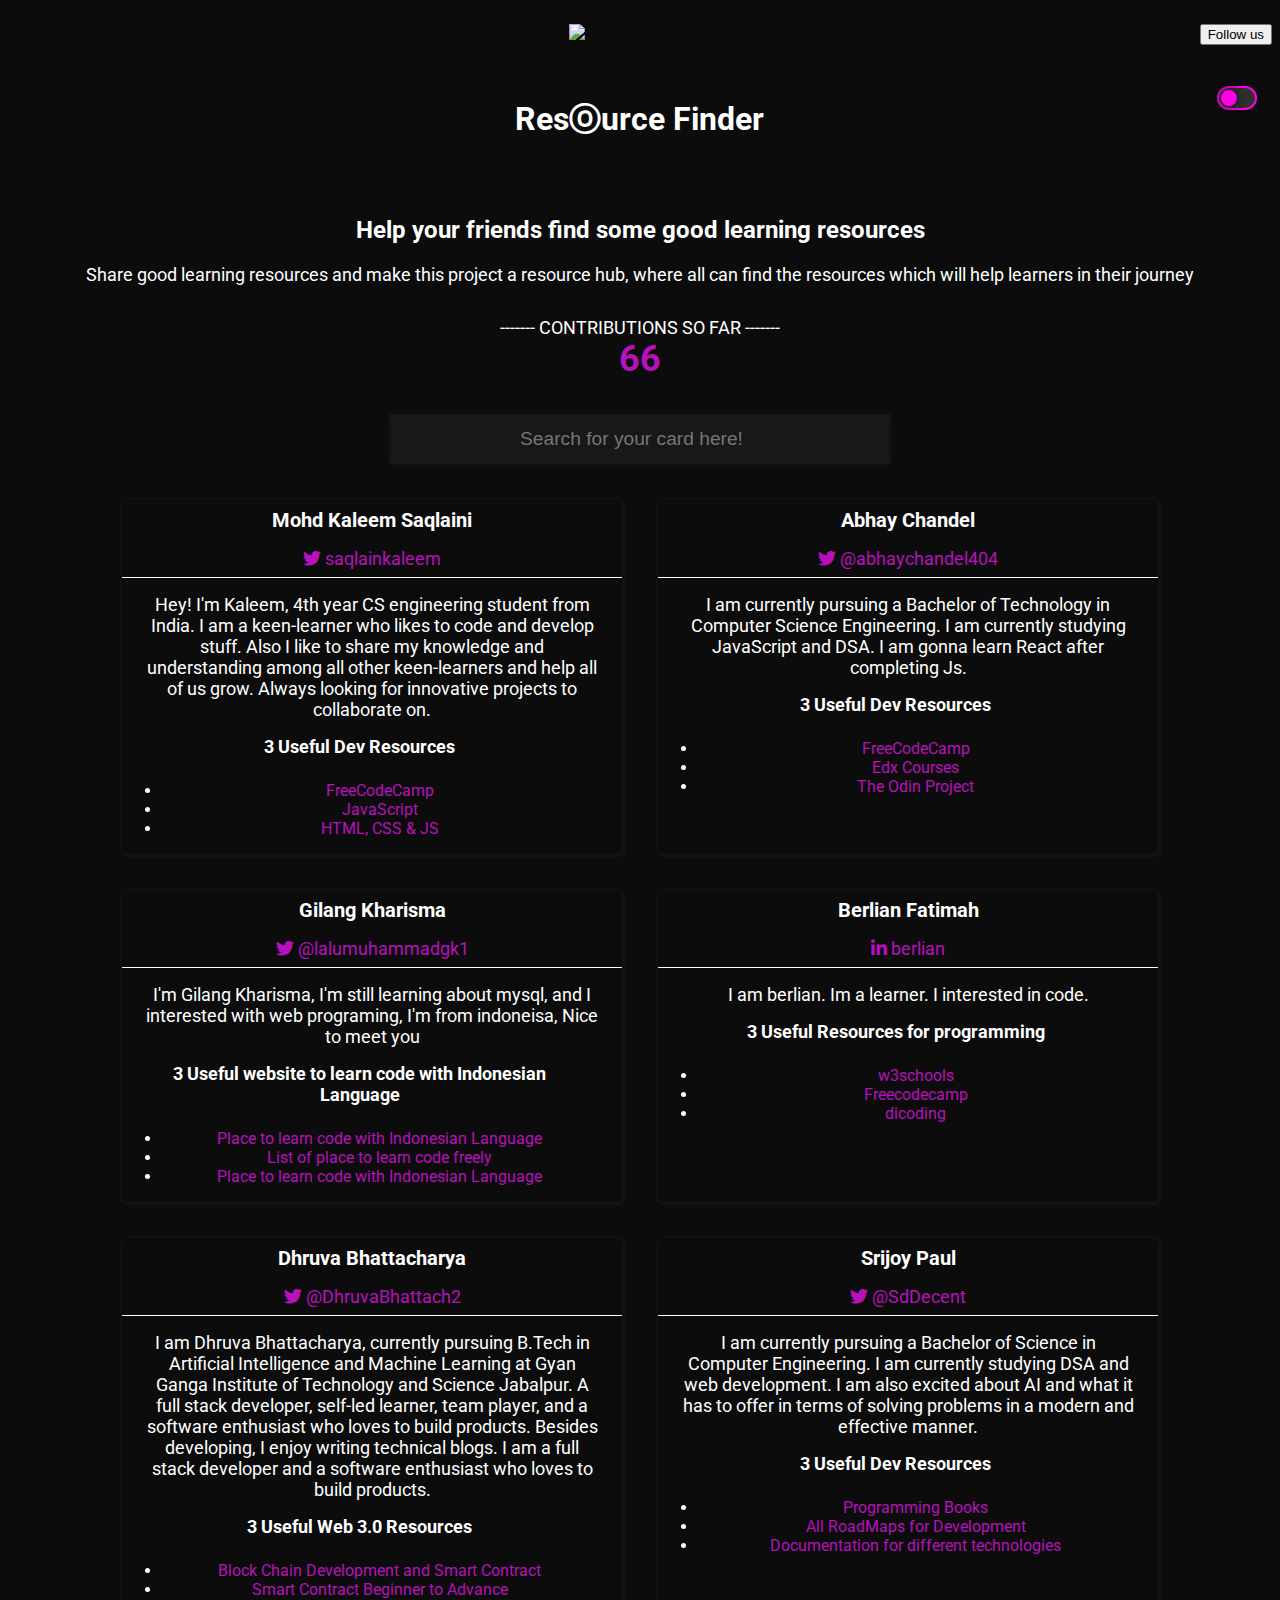
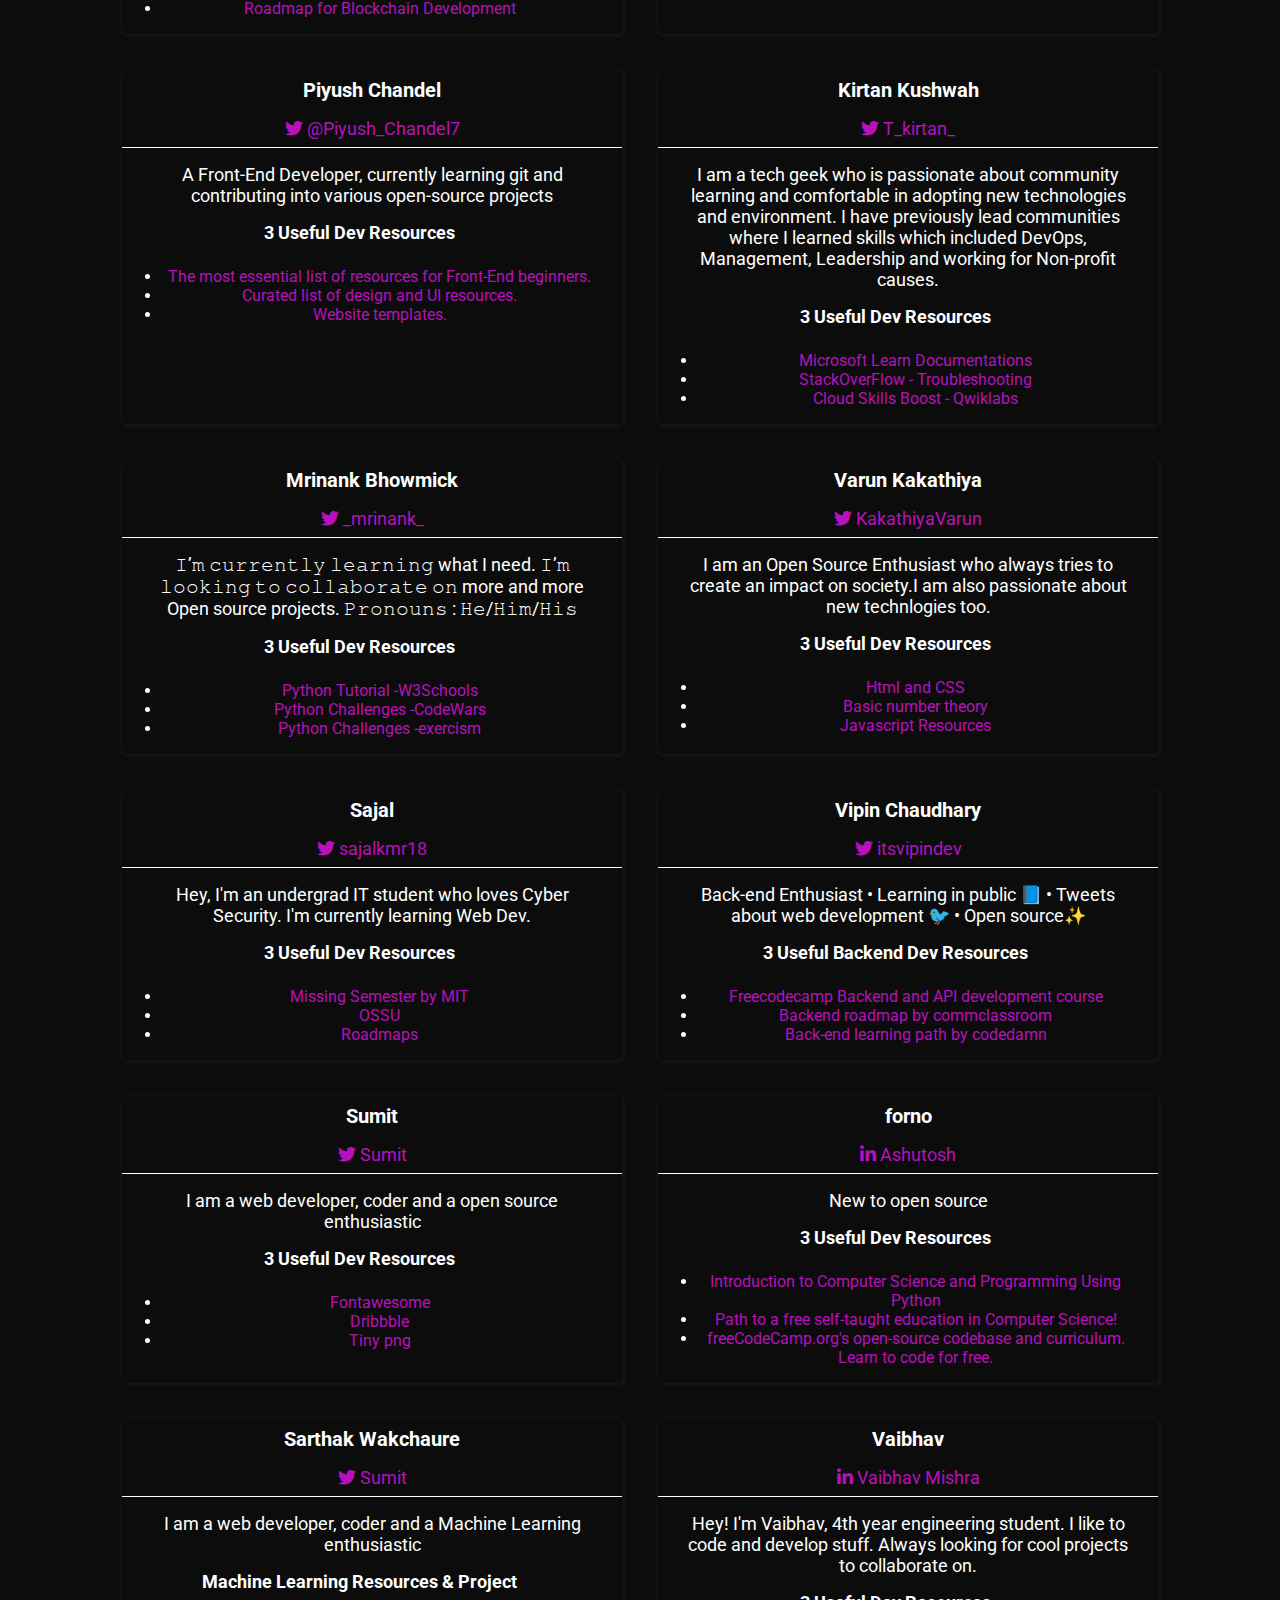
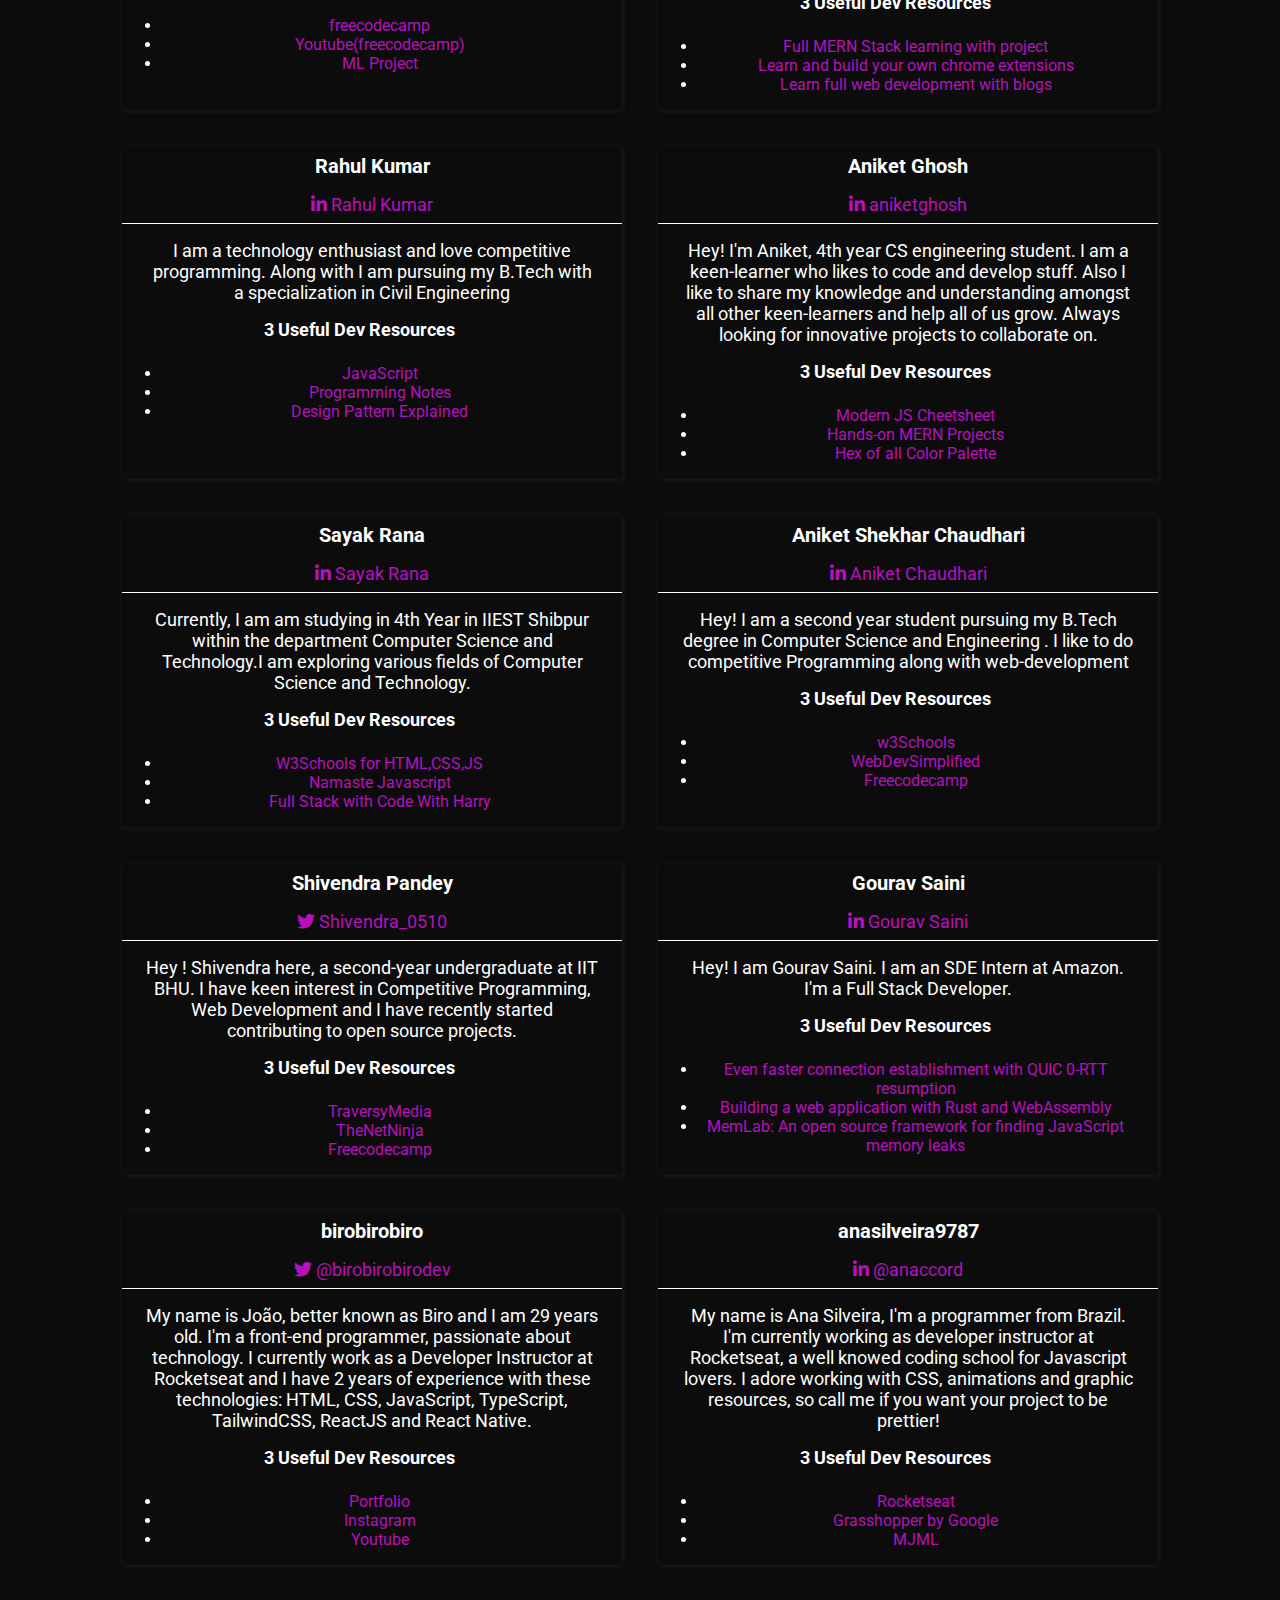
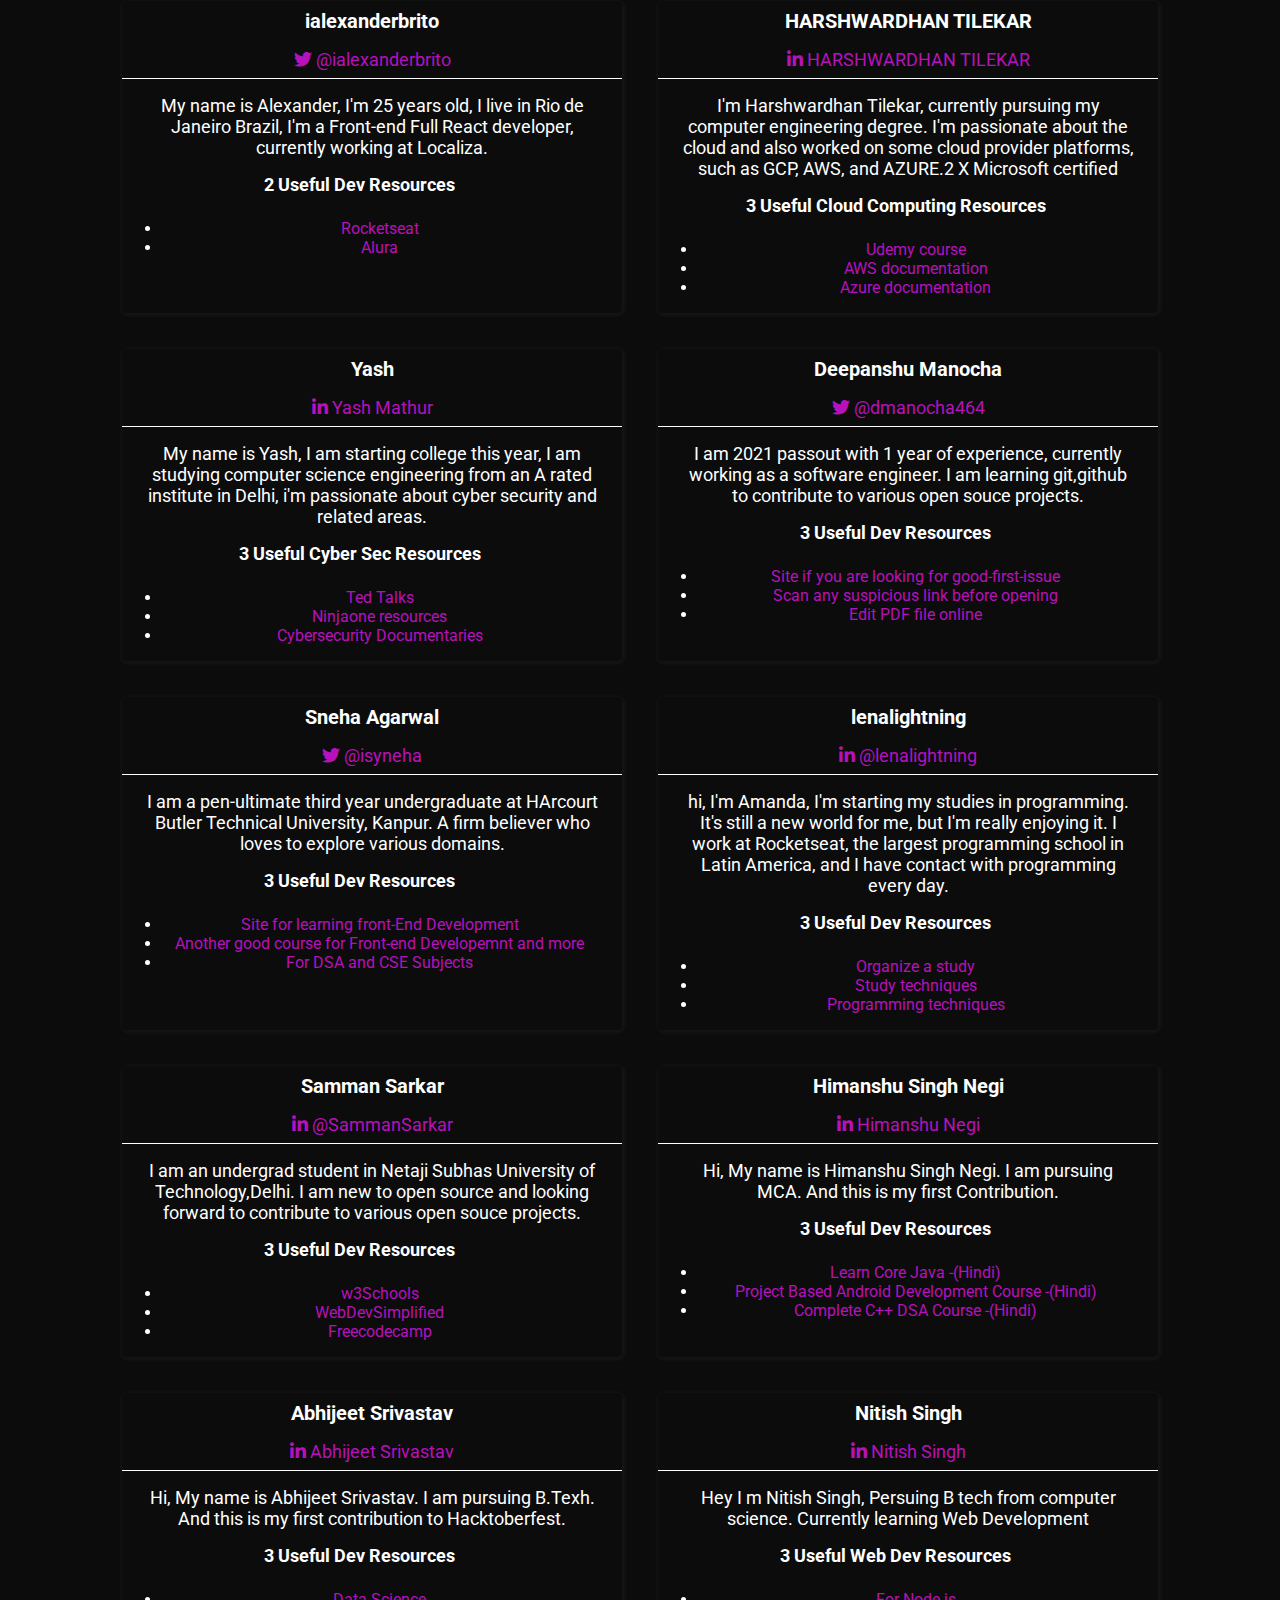
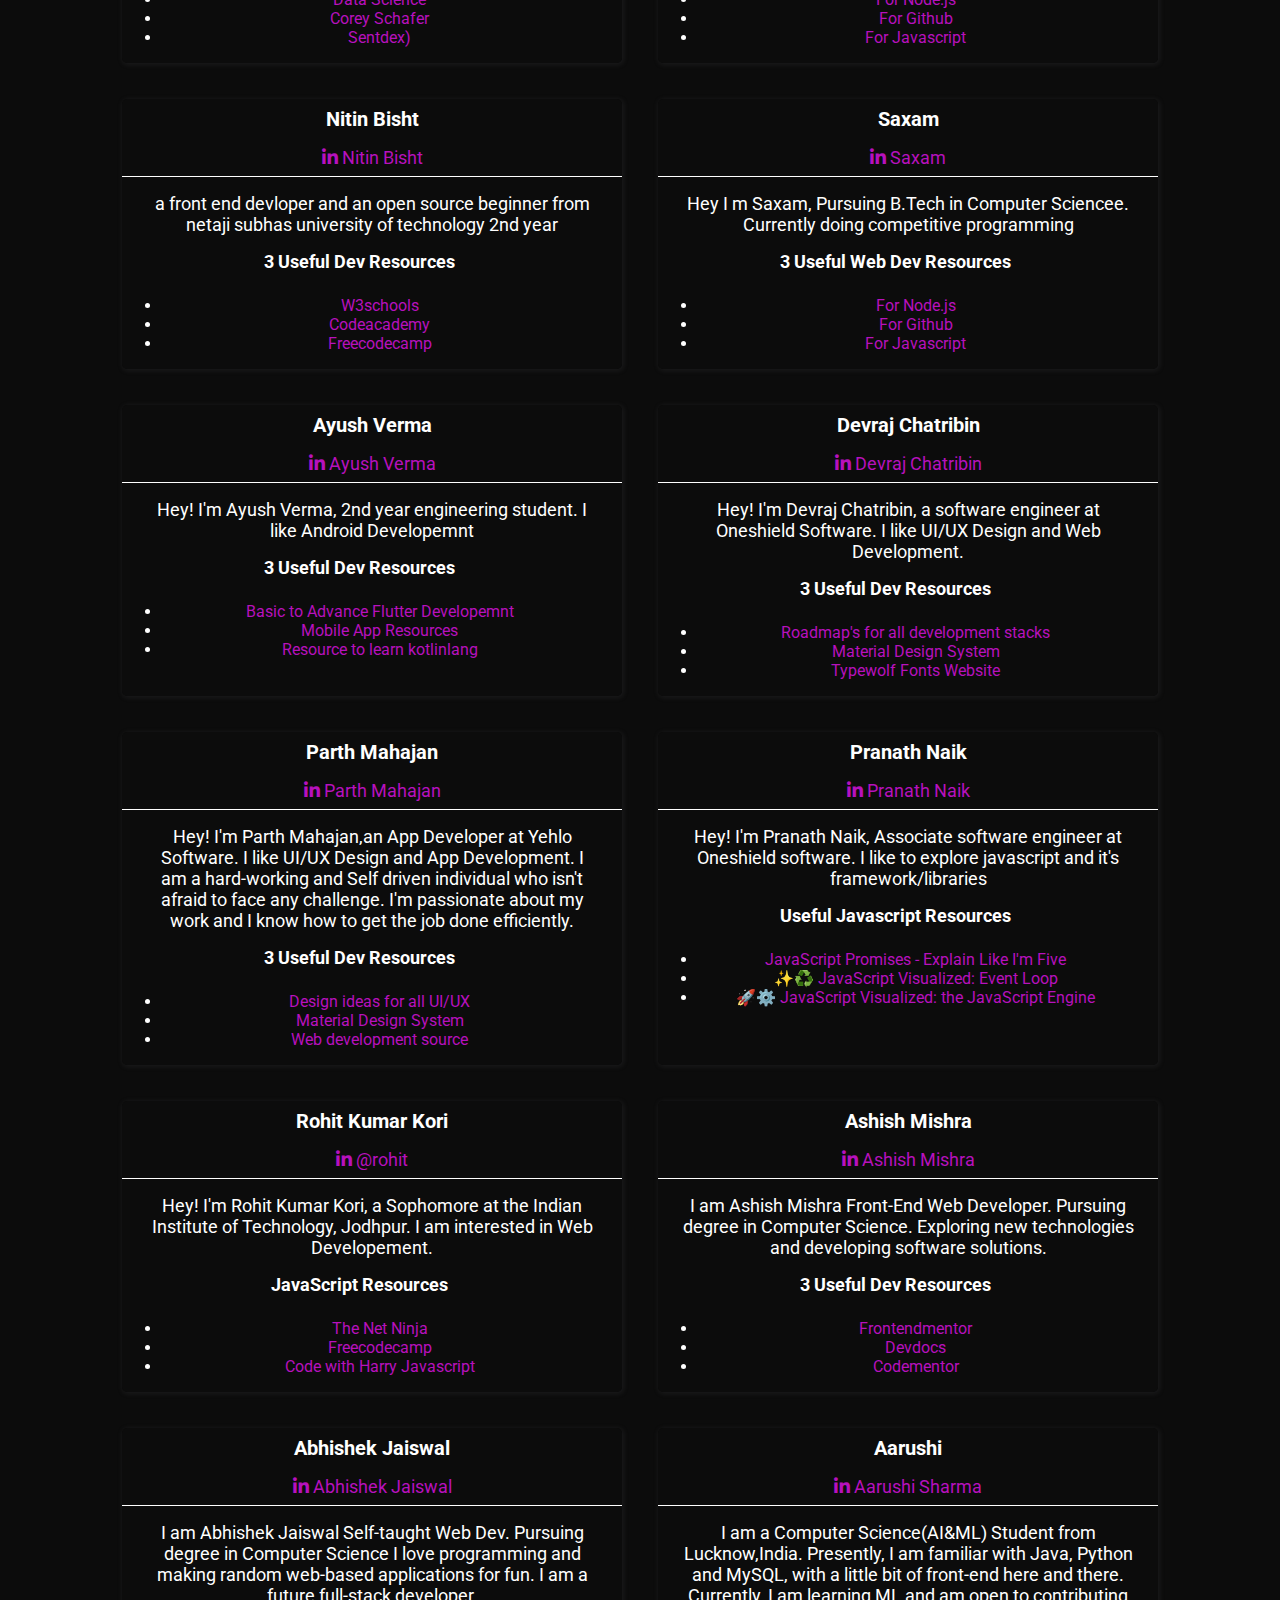
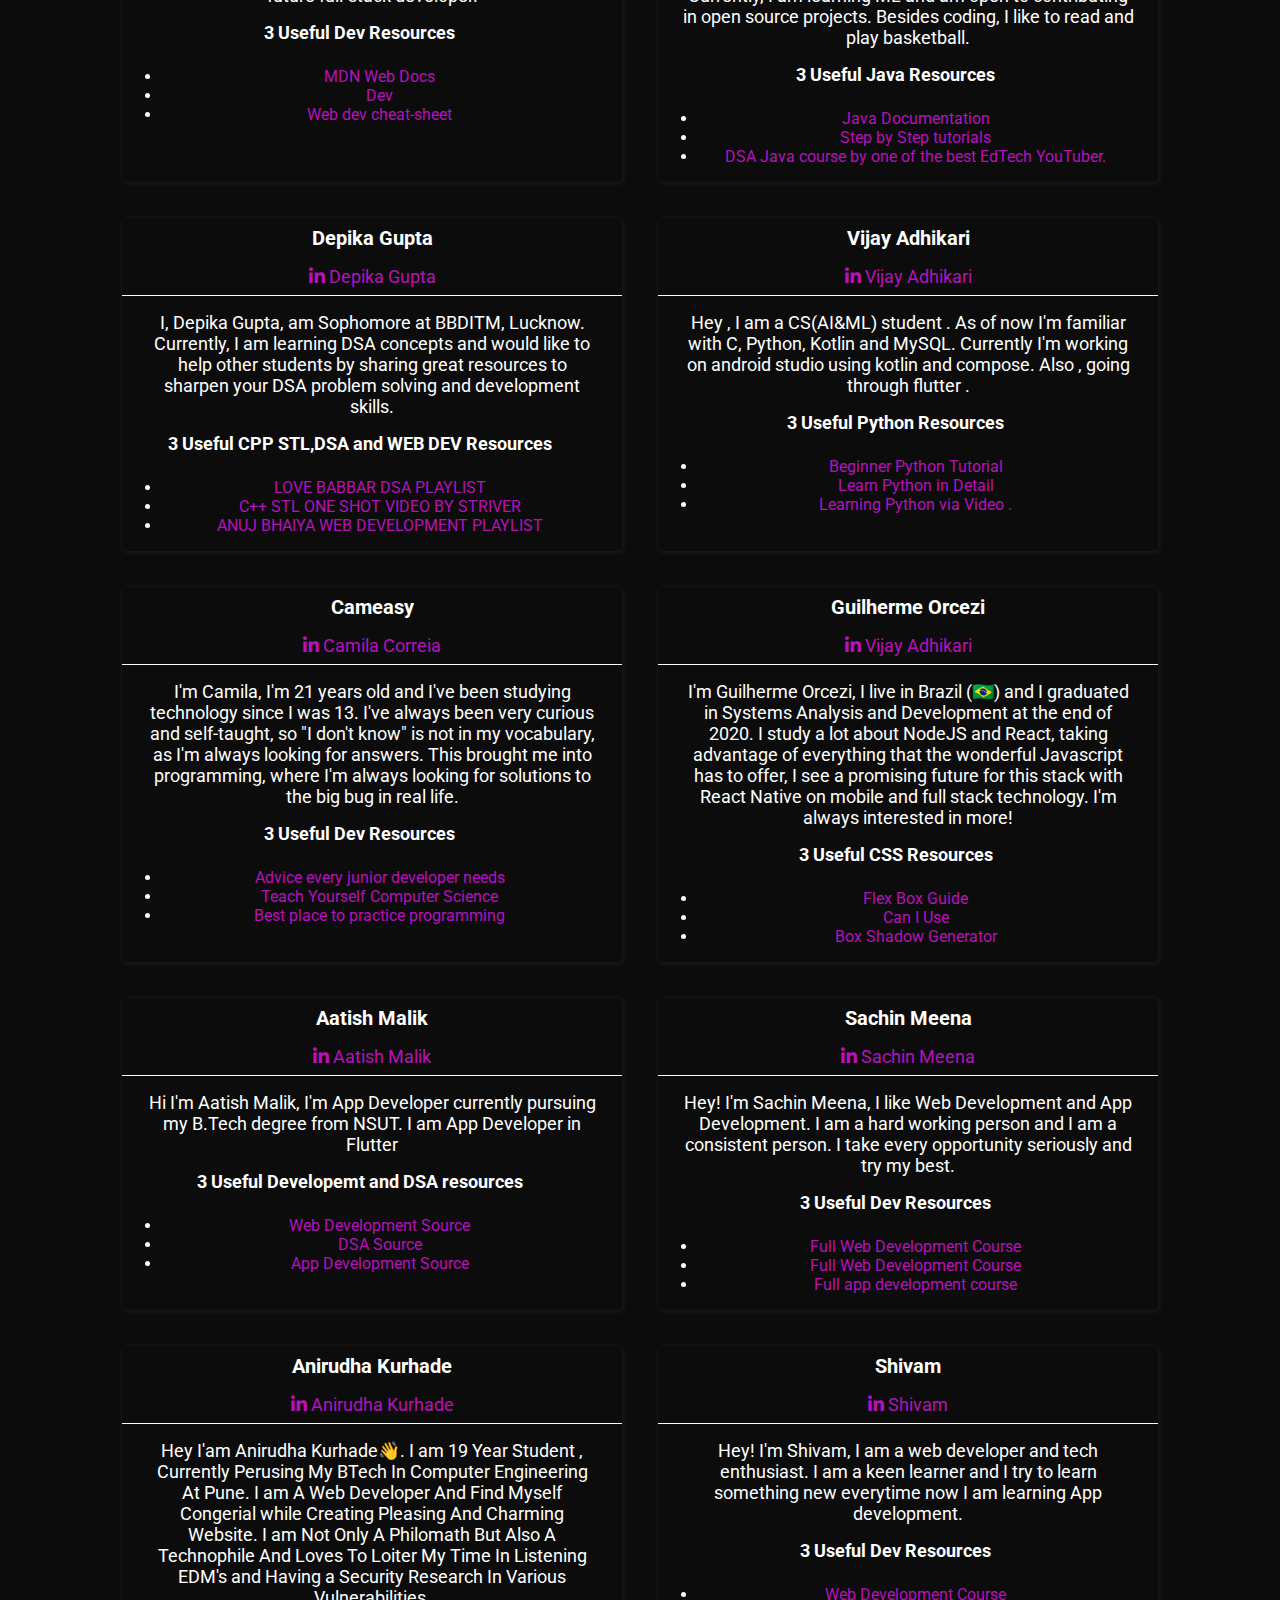
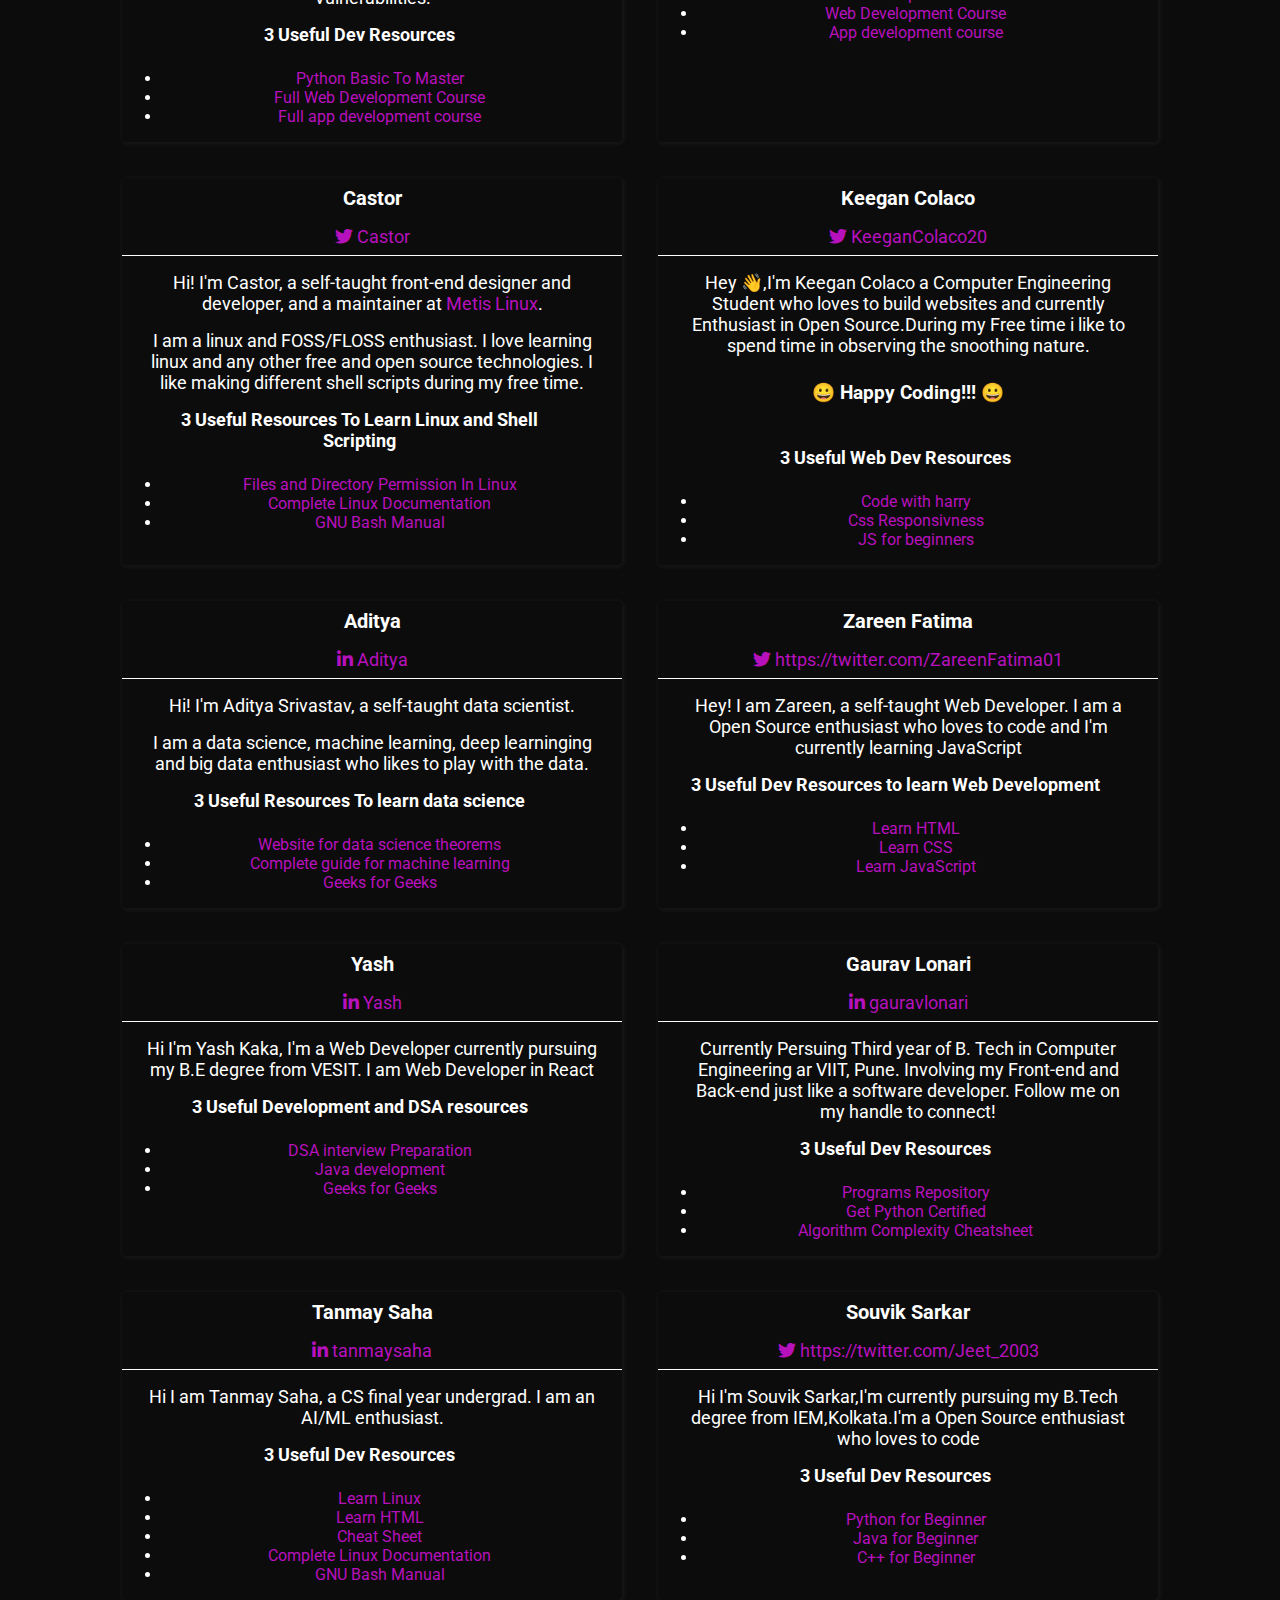
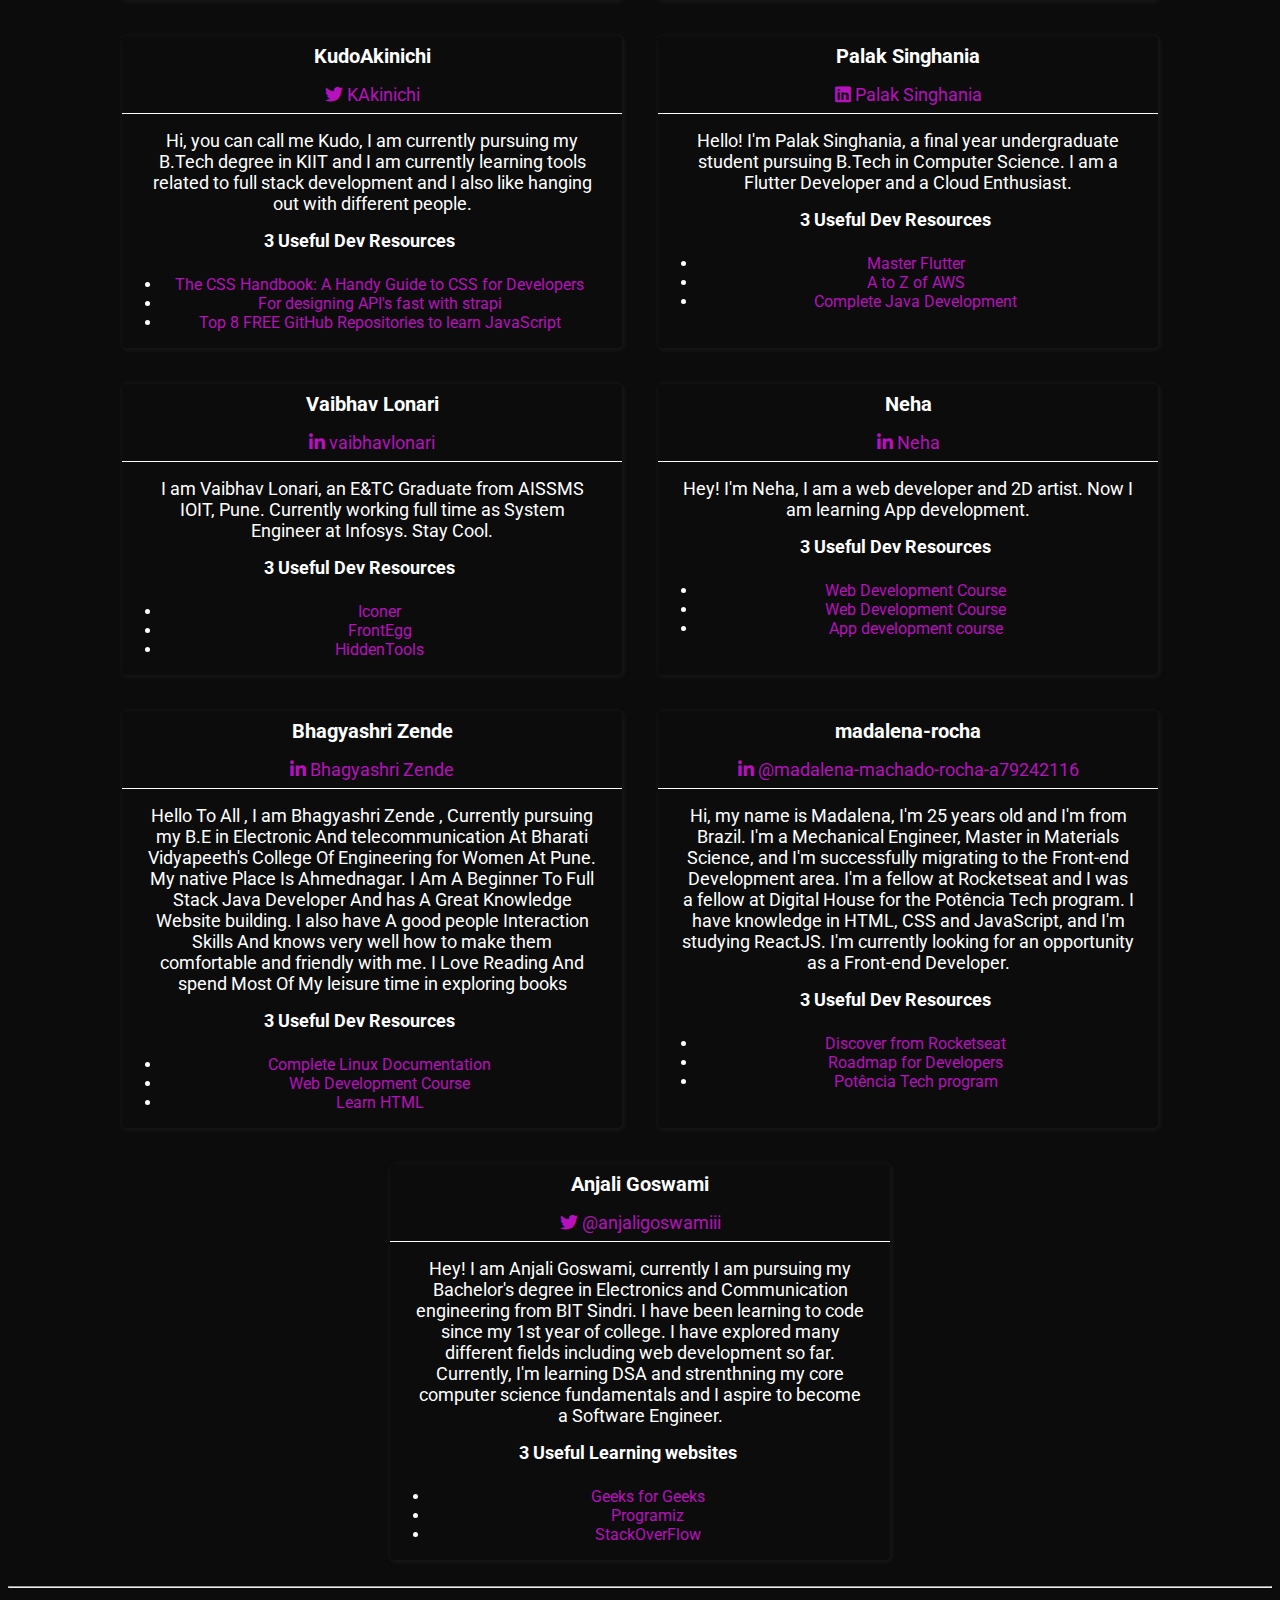
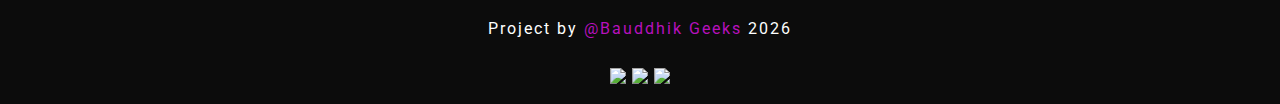
==== commit 6441ee25: "Update Index.html" ====
--- a/index.html
+++ b/index.html
@@ -16,11 +16,14 @@
 
 <body>
     <div class="container">
+        <div class="row" style="display: flex; ">
+            <div class="logo" style=" width: 90%; " ><img src="img/logo.gif" width="8%" ></div>
+             <div style=" width: 10%; text-align:right;" ><a href="#follow_us"><button class="follow_btn">Follow us</button></a></div>
+            </div>
         <div class="row">
             <div class="column">
                  <!-- Night Mode Creation -->
                 <div class="nightmode" >
-                    <div class="logo" style="width: 20%;"><img src="img/logo.gif" width="25%" height="25%"></div>
                     <div  style="width: 70%; float:left; margin-left:15%"><h1 class="tittle">Resⓞurce Finder</h1></div>
                     <div class="toggle-box" style=" float:right; padding-right: 10px;">
                         <input type="checkbox" name="checkbox1" id="toggle-box-checkbox" />
@@ -158,8 +161,35 @@
             </div>
             <!-- ________ Gilang Kharisma Contributor card END ________  -->
 
-            <!-- ________ Dhruva Contributor card START ________  -->
-            <div class="card">
+            <!-- ________ Berlian Contributor card START ________  -->
+            <div class="card">
+                <p class="name">Berlian Fatimah</p>
+                <p class="contact">
+                    <i class="fab fa-linkedin-in"></i>
+                    <a href="https://www.linkedin.com/in/berlian-fatimah" target="_blank">berlian</a>
+                </p>
+                <p class="about">I am berlian. Im a learner. I interested in code.</p>
+                <div class="resources">
+                    <p>3 Useful Resources for programming</p>
+                    <ul>
+                        <li>
+                            <a href="https://www.w3schools.com" target="_blank"
+                                title="w3schools">w3schools</a>
+                        </li>
+                        <li>
+                            <a href="https://www.freecodecamp.org" target="_blank"
+                                title="freecodecamp">Freecodecamp</a>
+                        </li>
+                        <li>
+                            <a href="https://www.dicoding.com" target="_blank"
+                                title="dicoding">dicoding</a>
+                        </li>
+                    </ul>
+                </div>
+            </div>
+            <!-- ________Berlian Contributor card END ________  -->
+             <!-- ________ Dhruva Contributor card START ________  -->
+             <div class="card">
                 <p class="name">Dhruva Bhattacharya</p>
                 <p class="contact">
                     <i class="fab fa-twitter"></i>
@@ -1800,6 +1830,30 @@
             </div>
         </div>
         <!-- Vaibhav's Card End -->
+        <!--- NEHA's card START -->
+            <div class="card">
+                <p class="name">Neha</p>
+                <p class="contact">
+                    <i class="fab fa-linkedin-in"></i>
+                    <a href="https://www.linkedin.com/in/neha-5b4697254/" target="_blank">Neha</a>
+                </p>
+                <p class="about">Hey! I'm Neha, I am a web developer and 2D artist. Now I am learning App development. </p>
+                <div class="resources">
+                    <p>3 Useful Dev Resources</p>
+                    <ul>
+                        <li>
+                            <a href="https://www.udemy.com/course/the-web-developer-bootcamp/" target="_blank" title="Colt Steele Web Development">Web Development Course</a>
+                        </li>
+                        <li>
+                            <a href="https://www.udemy.com/course/the-complete-web-development-bootcamp/" target="_blank" title="Angela Yu Web Development">Web Development Course</a>
+                        </li>
+                        <li>
+                            <a href="https://www.udemy.com/course/ios-13-app-development-bootcamp/" target="_blank" title="App Development">App development course</a>
+                        </li>
+                    </ul>
+                </div>
+            </div>
+            <!--- NEHA's card END -->
 
         <div class="card">
             <p class="name">Bhagyashri Zende</p>
@@ -1824,37 +1878,79 @@
             </div>
         </div>
         <!-- Bhagyashri's Card End -->
-        <div class="card">
-            <p class="name">Aryan Kurhade</p>
-            <p class="contact">
-                <i class="fab fa-linkedin-in"></i>
-                <a href="https://www.linkedin.com/in/aryan-kurhade/" target="_blank">Aryan Kurhade</a>
-            </p>
-            <p class="about">Hello To All , 
-I am Aryan Kurhade , Currently pursuing my B.E in Electronic And telecommunication At Bharati Vidyapeeth's College Of Engineering for Women At Pune. My native Place Is Ahmednagar. I Am A Beginner To Full Stack Java Developer And has A Great Knowledge Website building. I also have A good people Interaction Skills And knows very well how to make them comfortable and friendly with me. I Love Reading And spend Most Of My leisure time in exploring books<div class="resources">
-                <p>3 Useful Dev Resources</p>
-                <ul>
-                    <li>
-<a href="https://youtube.com/playlist?list=PLDzeHZWIZsTryvtXdMr6rPh4IDexB5NIA&utm_source=EKLEiJECCKjOmKnC5IiRIQ" target="_blank" title="First Resource">LOVE BABBAR DSA PLAYLIST</a>
-                        </li>
-                    <li>
-                        <a href="https://www.javatpoint.com/" target="_blank" rel="noopener noreferrer" title="JavatPoint">Java development</a>
-                    </li>
-                    <li>
-                        <a href="https://youtu.be/ZzaPdXTrSb8" target="_blank" title="C++ by Mosh">C++ for Beginner</a>
-                    </li>
-                </ul>
-            </div>
-        </div>
-        <!-- Aryan's Card End -->
+
+            <!-- ________ madalena-rocha's card START ________  -->
+            <div class="card">
+                <p class="name">madalena-rocha</p>
+                <p class="contact">
+                    <i class="fab fa-linkedin-in"></i>
+                    <a href="https://www.linkedin.com/in/madalena-machado-rocha-a79242116/" target="_blank">@madalena-machado-rocha-a79242116</a>
+                </p>
+                <p class="about">
+                    Hi, my name is Madalena, I'm 25 years old and I'm from Brazil. 
+                    I'm a Mechanical Engineer, Master in Materials Science, and I'm successfully migrating to the Front-end Development area. 
+                    I'm a fellow at Rocketseat and I was a fellow at Digital House for the Potência Tech program. 
+                    I have knowledge in HTML, CSS and JavaScript, and I'm studying ReactJS. 
+                    I'm currently looking for an opportunity as a Front-end Developer.
+                </p>
+                <div class="resources">
+                    <p>3 Useful Dev Resources</p>
+                    <ul>
+                        <li>
+                            <a href="https://app.rocketseat.com.br/discover" target="_blank" title="First Resource">Discover from Rocketseat</a>
+                        </li>
+                        <li>
+                            <a href="https://roadmap.sh/" target="_blank" title="Second Resource">Roadmap for Developers</a>
+                        </li>
+                        <li>
+                            <a href="https://potenciatech.com.br/" target="_blank" title="Third resource">Potência Tech program</a>
+                        </li>
+                    </ul>
+                </div>
+            </div>
+            <!-- ________ madalena-rocha's card END ________  -->
+
+             <!-- ________ *Anjali* Contributor card START ________  -->
+             <div class="card">
+                <p class="name">Anjali Goswami</p>
+                <p class="contact">
+                    <i class="fab fa-twitter"></i>
+                    <a href="https://twitter.com/anjaligoswamiii" target="_blank">@anjaligoswamiii</a>
+                </p>
+                <p class="about">Hey! I am Anjali Goswami, currently I am pursuing my Bachelor's degree in Electronics and Communication engineering from BIT Sindri. I have been learning to code since my 1st year of college. I have explored many different fields including web development so far. Currently, I'm learning DSA and strenthning my core computer science fundamentals and I aspire to become a Software Engineer.</p>
+                <div class="resources">
+                    <p>3 Useful Learning websites</p>
+                    <ul>
+                        <li>
+                            <a href="https://www.geeksforgeeks.org/" target="_blank"
+                                title="Geeks for Geeks">Geeks for Geeks</a>
+                        </li>
+                        <li>
+                            <a href="https://www.programiz.com/" target="_blank"
+                                title="Second Resource">Programiz </a>
+                        </li>
+                        <li>
+                            <a href="https://stackoverflow.com/" target="_blank" 
+                            title="StackOverFlow"> StackOverFlow </a>
+                        </li>
+                    </ul>
+                </div>
+            </div>
+            <!-- ________*Anjali* Contributor card END ________  -->
+        
             <!-- <<<<< Do not change anything below this line >>>>> -->
             <!-- -------------------------------------------------- -->
   
         </div>
         <hr />
         <footer>
-            Project by <a href="#">Bauddhik Geeks</a>
+            Project by <a href="#">@Bauddhik Geeks</a>
             <span id="currentYear"></span>
+            <div id="follow_us" class="icon">
+                <a href="https://github.com/Bauddhik-Geeks"><img class="social_icon" src="img/github.svg"/></a>
+                <a href="https://www.linkedin.com/company/bauddhik-geeks"><img class="social_icon" src="img/linkedin.svg"/></a>
+                <a href="https://www.instagram.com/bauddhik_geeks"><img class="social_icon" src="img/instagram.svg"/></a>
+            </div>
         </footer>
     </div>
     <script src="https://cdnjs.cloudflare.com/ajax/libs/jquery/3.4.0/jquery.min.js"></script>
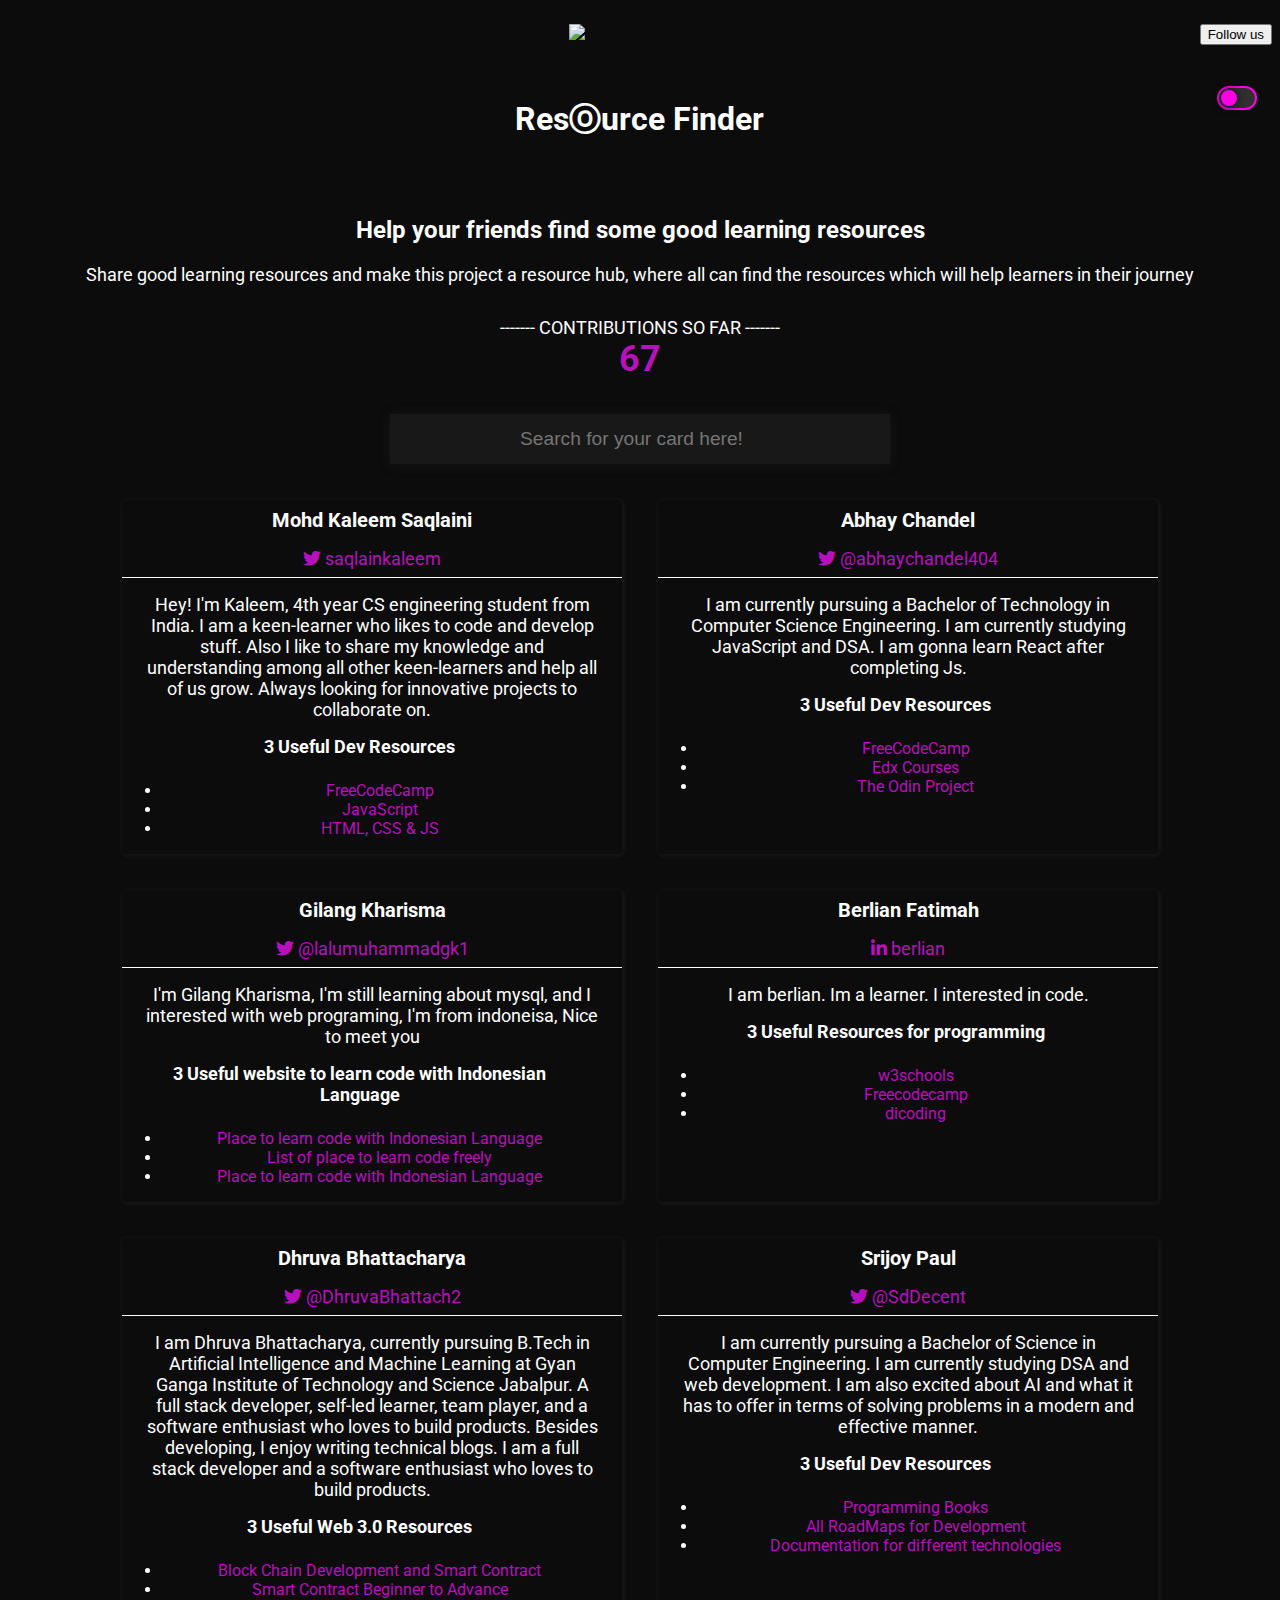
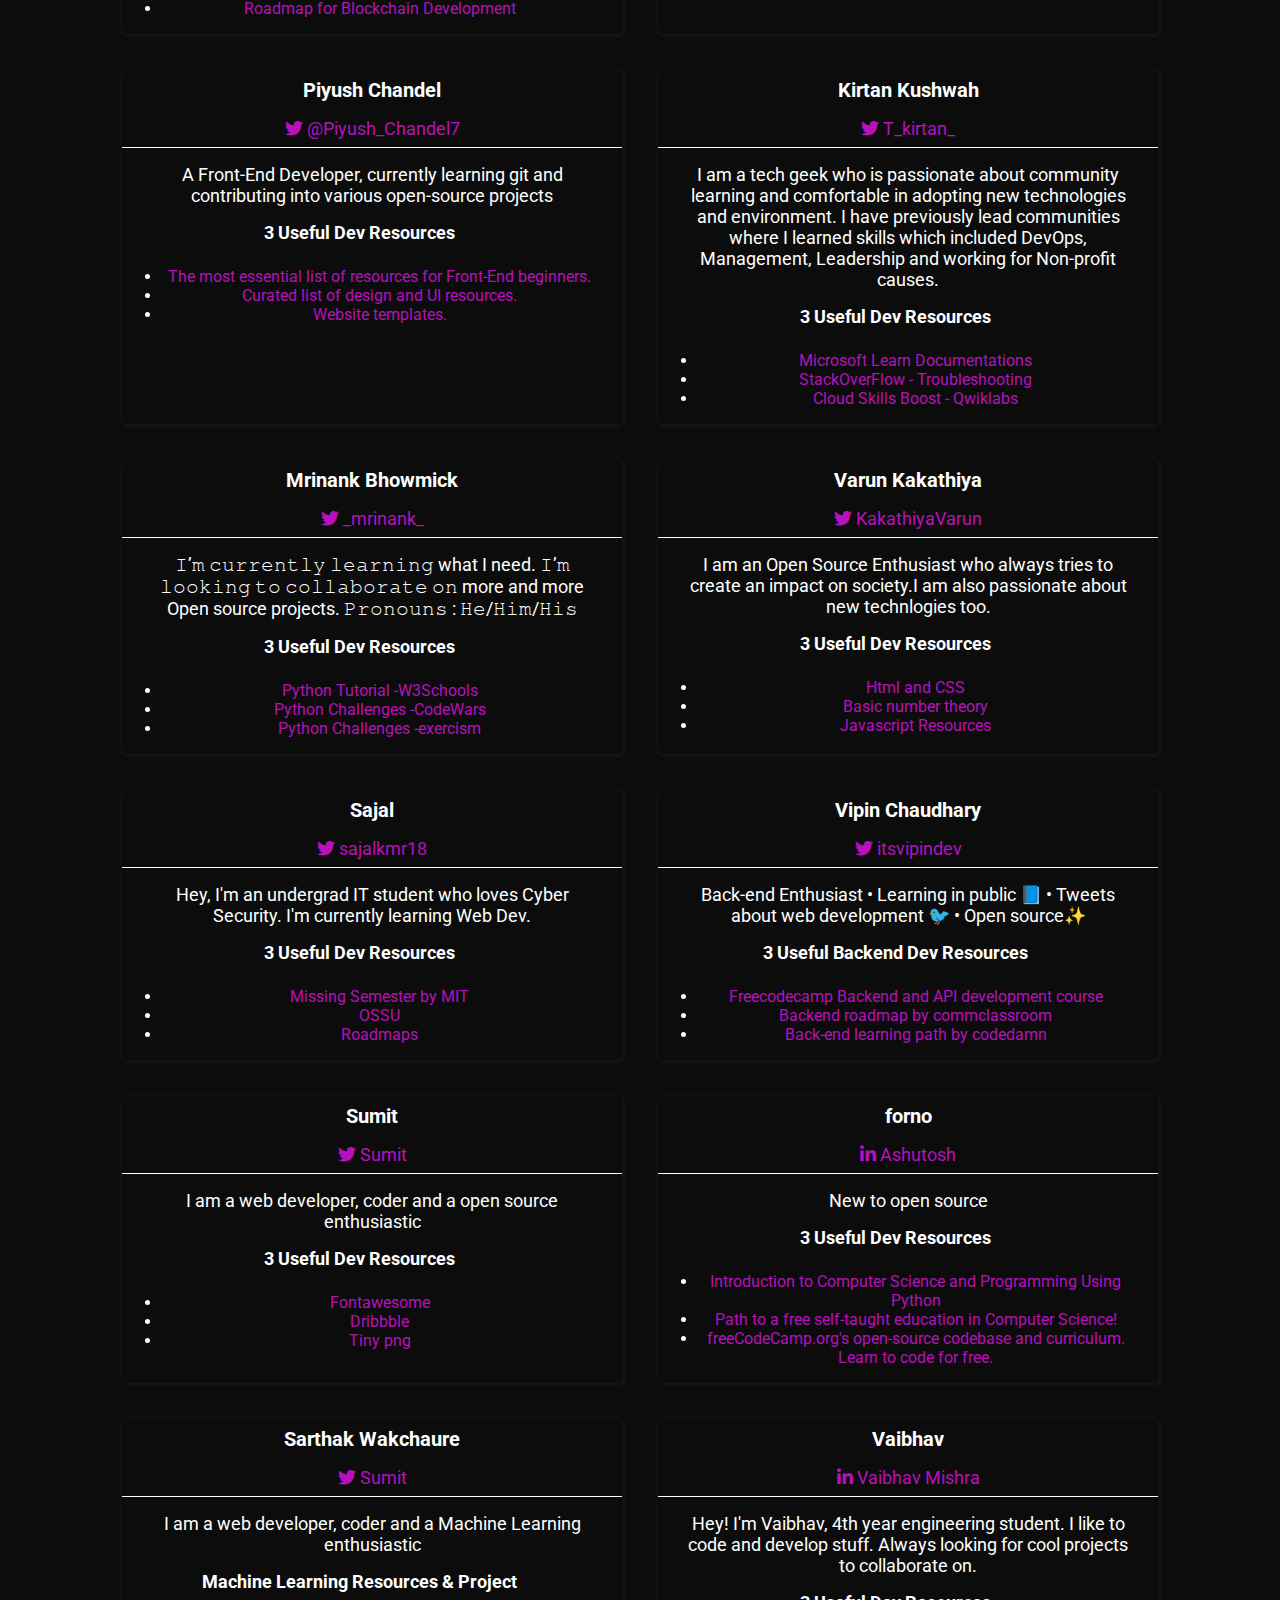
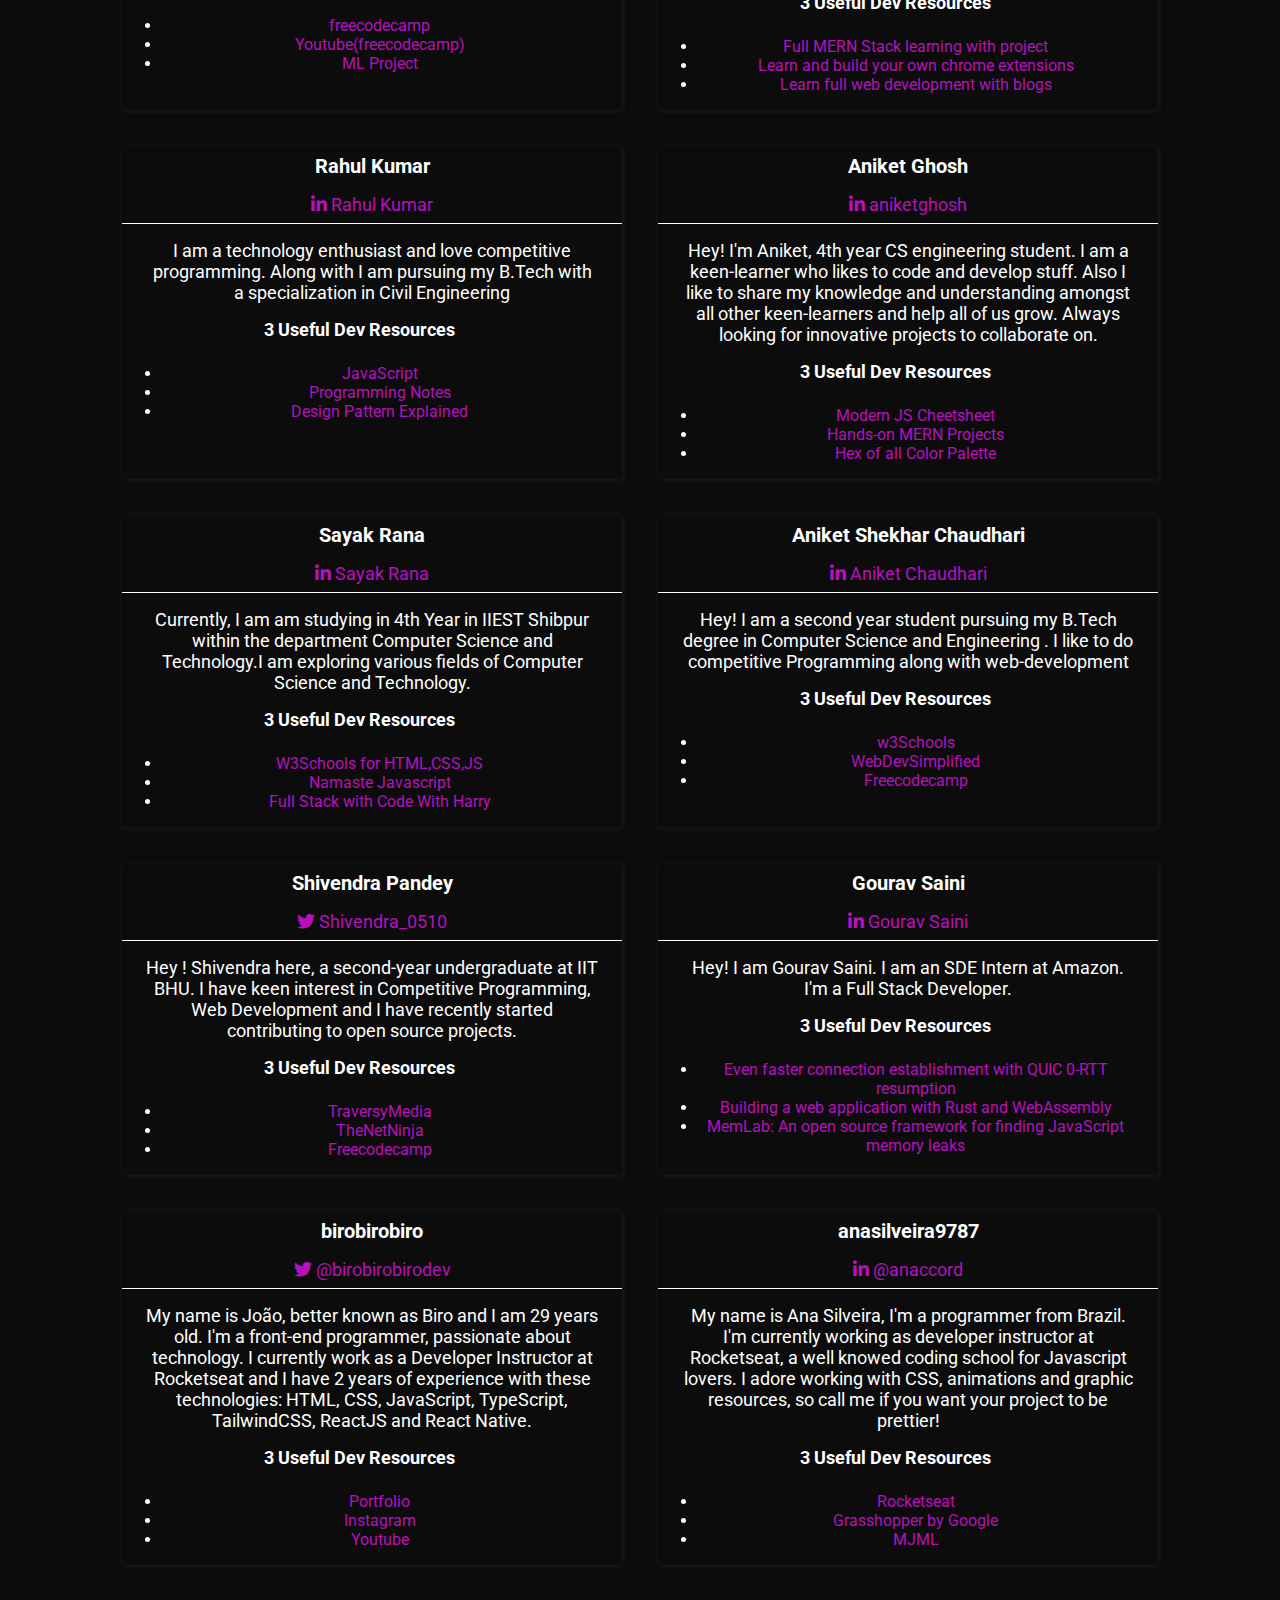
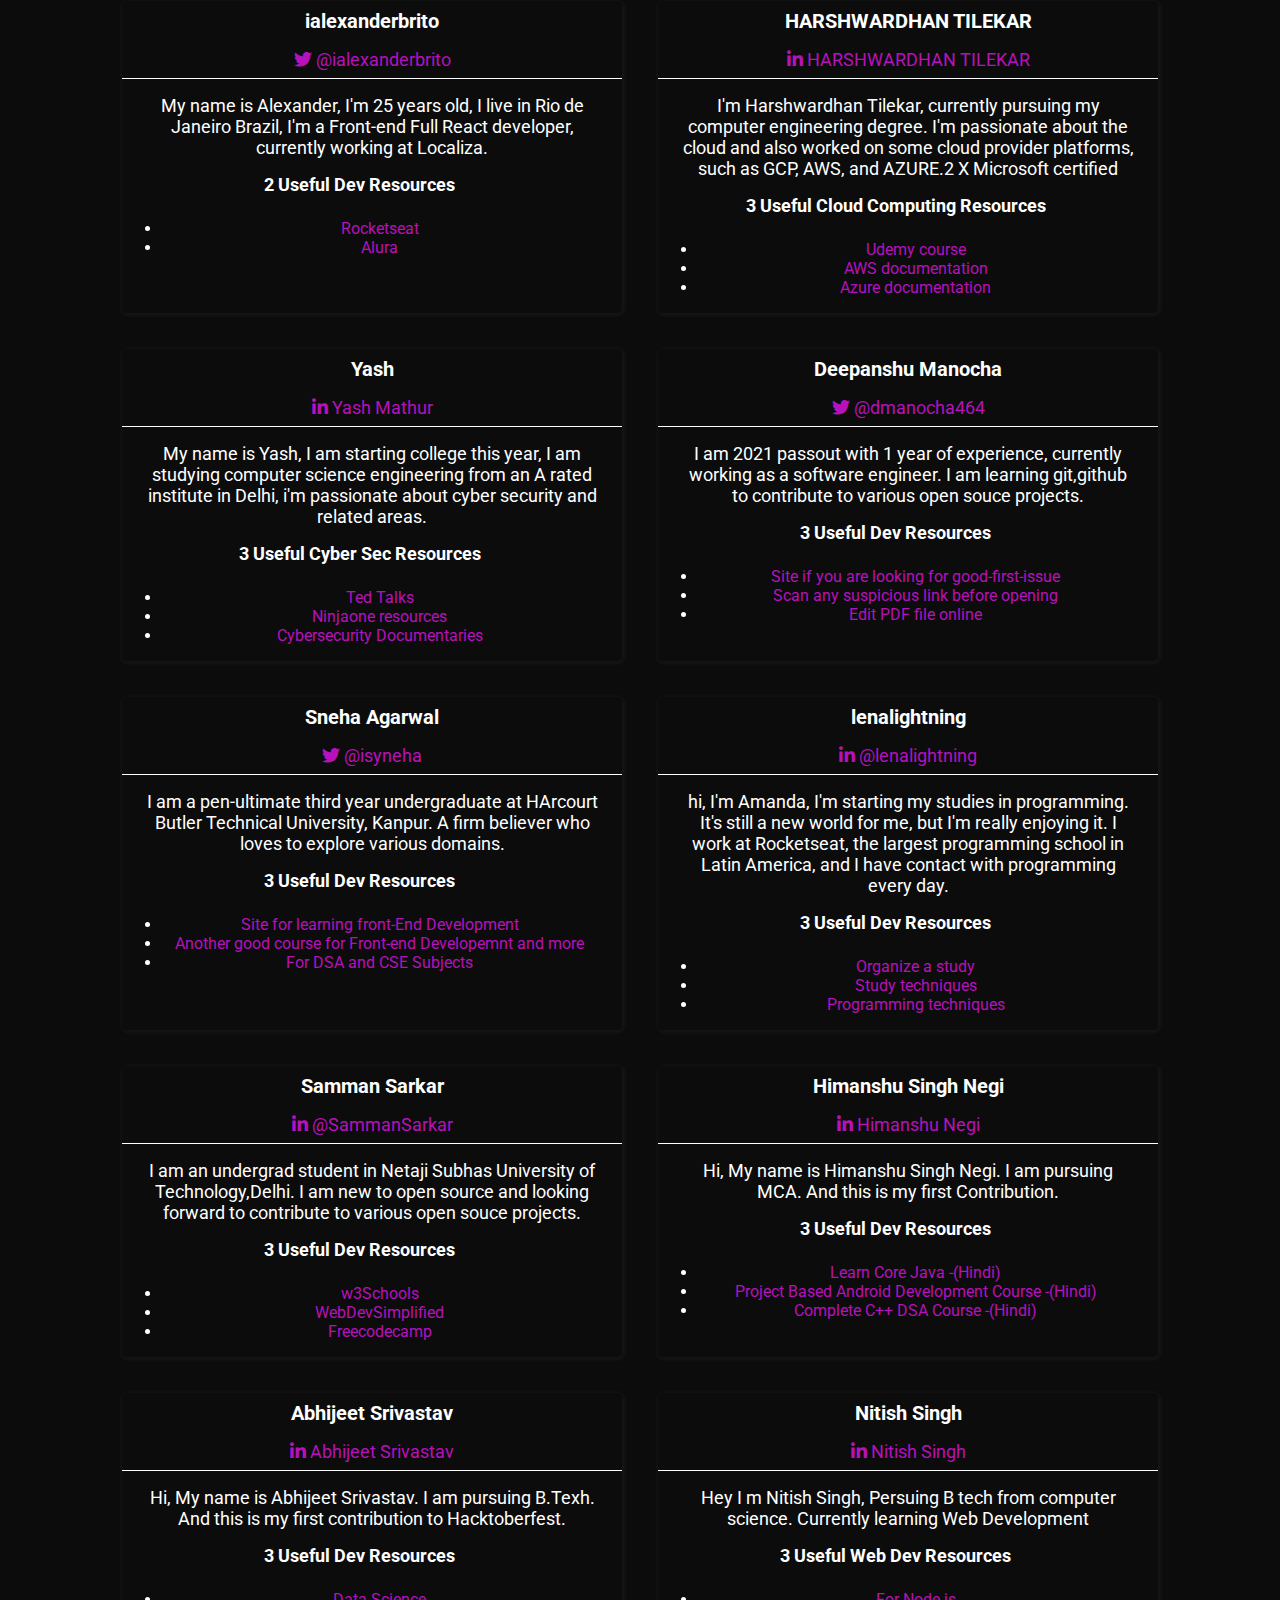
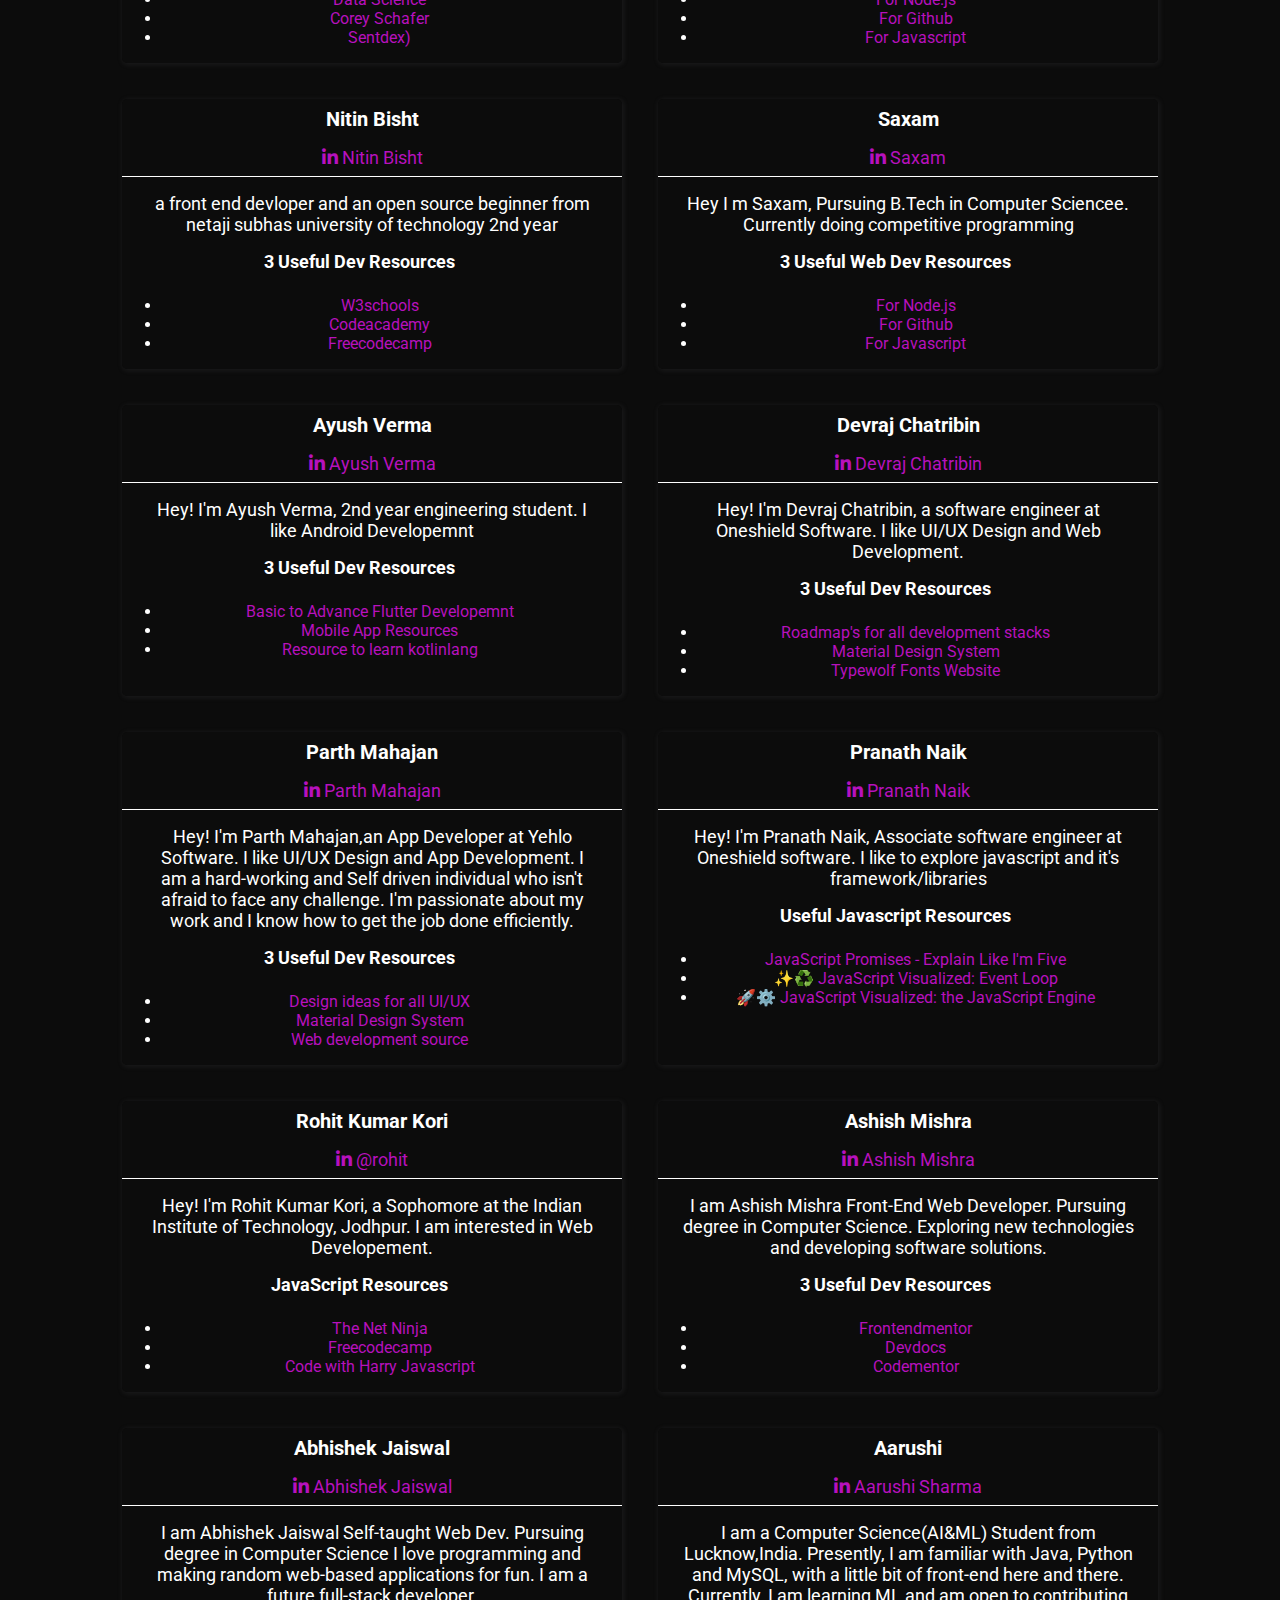
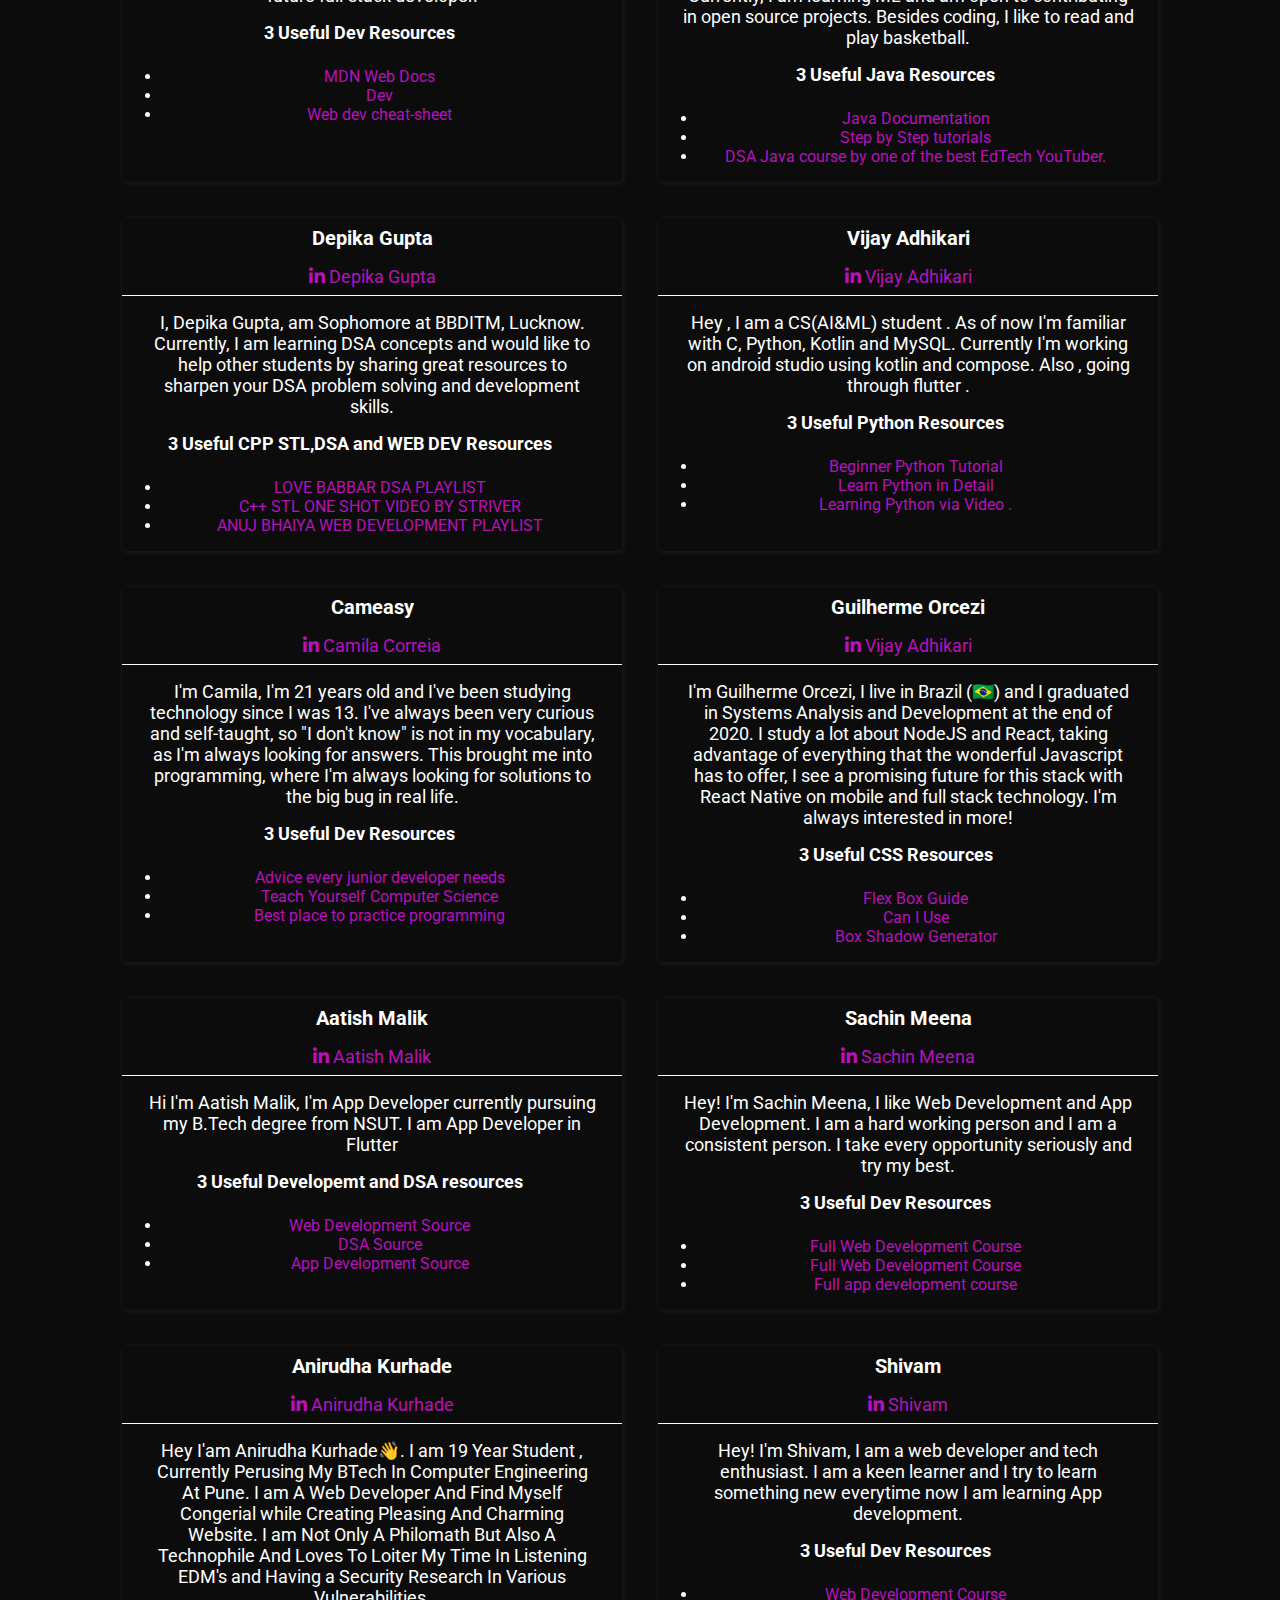
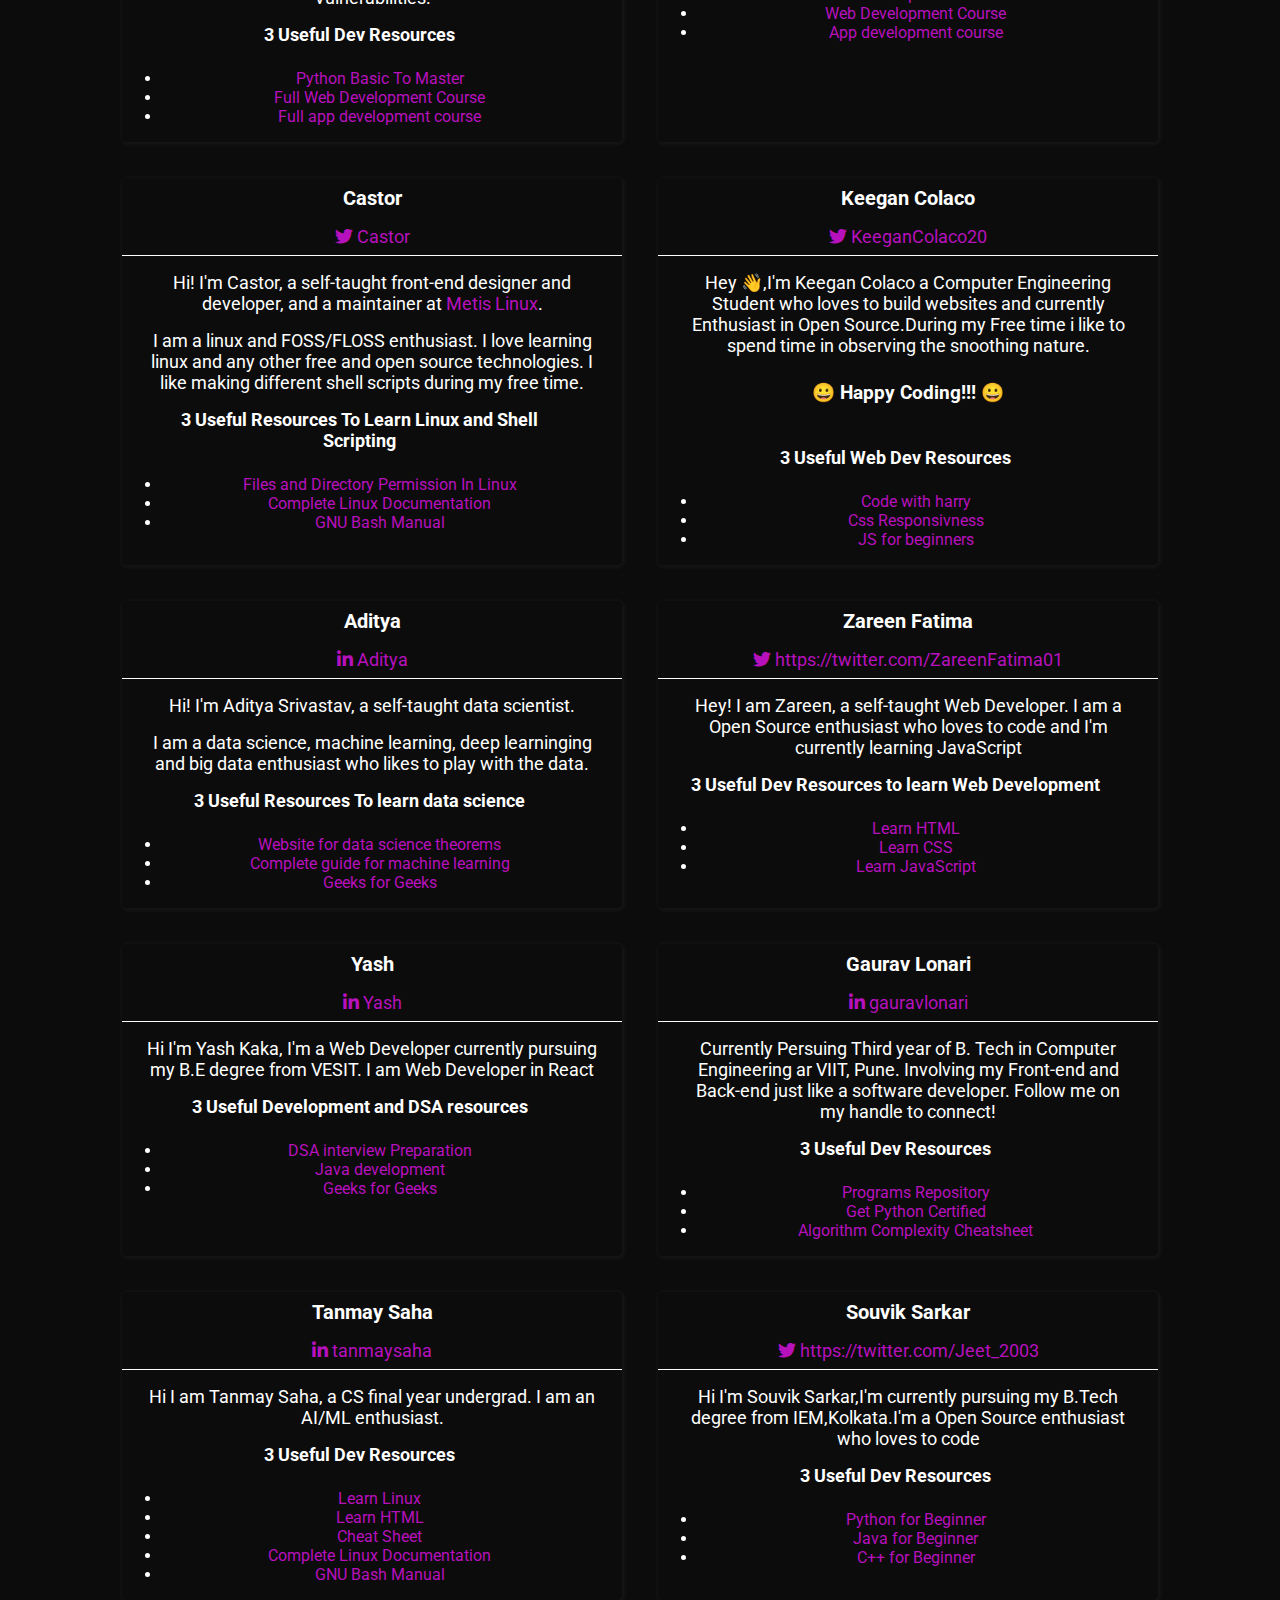
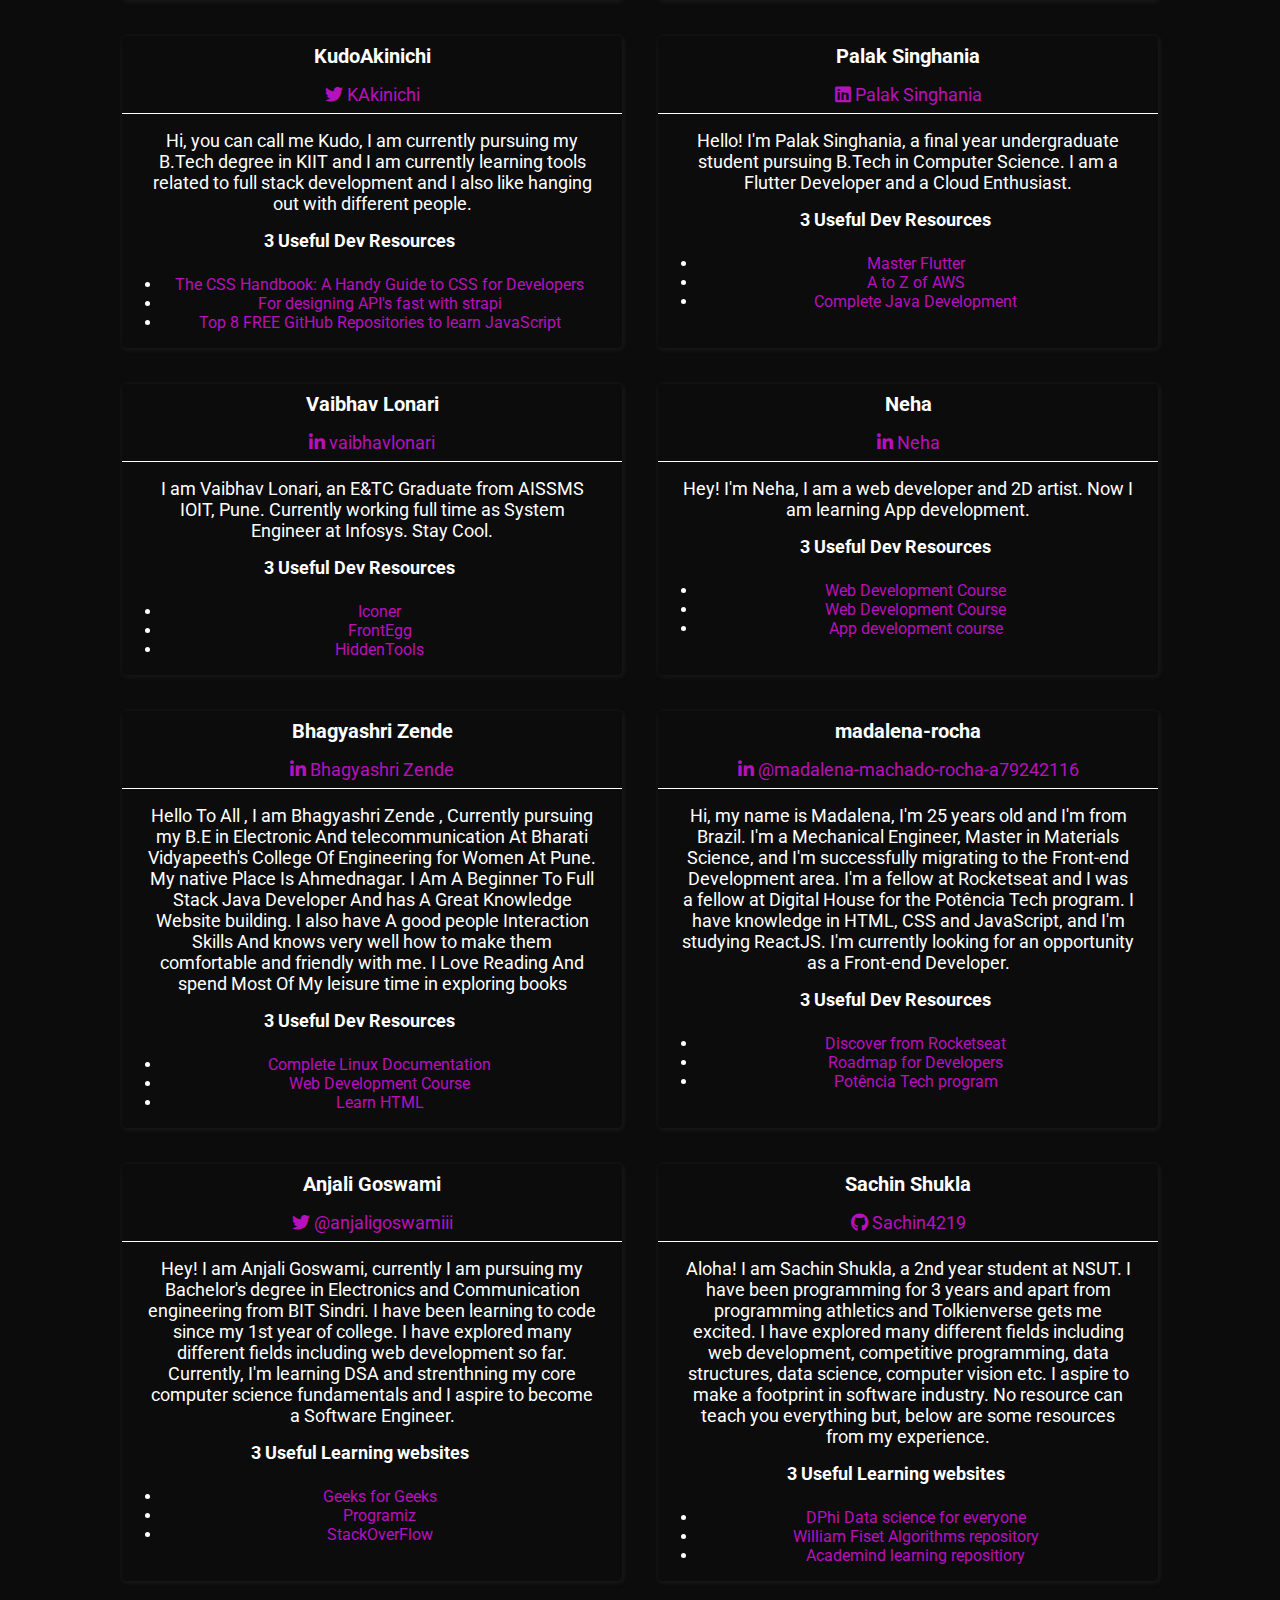
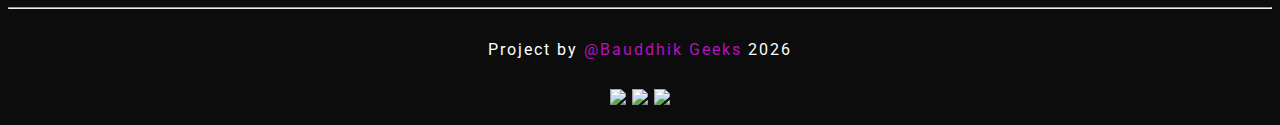
==== commit c666a17e: "added my resource card" ====
--- a/index.html
+++ b/index.html
@@ -1937,6 +1937,38 @@
                 </div>
             </div>
             <!-- ________*Anjali* Contributor card END ________  -->
+
+            <!-- ________*Sachin4219* Contributor card Start ________  -->
+            <div class="card">
+                <p class="name">Sachin Shukla</p>
+                <p class="contact">
+                    <i class="fab fa-github"></i>
+                    <a href="https://github.com/Sachin4219" target="_blank">Sachin4219</a>
+                </p>
+                <p class="about">Aloha! I am Sachin Shukla, a 2nd year student at NSUT.
+                    I have been programming for 3 years and apart from programming athletics and Tolkienverse gets me excited.
+                    I have explored many different fields including web development, competitive programming, data structures, data
+                    science, computer vision etc.
+                    I aspire to make a footprint in software industry. No resource can teach you everything but, below are some
+                    resources from my experience.</p>
+                <div class="resources">
+                    <p>3 Useful Learning websites</p>
+                    <ul>
+                        <li>
+                            <a href="https://dphi.tech/courses" target="_blank" title="DPhi learning">DPhi Data science for everyone</a>
+                        </li>
+                        <li>
+                            <a href="https://github.com/williamfiset/Algorithms" target="_blank"
+                                title="William Fiset Algorithms">William Fiset Algorithms repository</a>
+                        </li>
+                        <li>
+                            <a href="https://github.com/academind" target="_blank"
+                                title="Academind repository">Academind learning repositiory</a>
+                        </li>
+                    </ul>
+                </div>
+            </div>
+            <!-- ________Sachin4219* Contributor card END ________  -->
         
             <!-- <<<<< Do not change anything below this line >>>>> -->
             <!-- -------------------------------------------------- -->
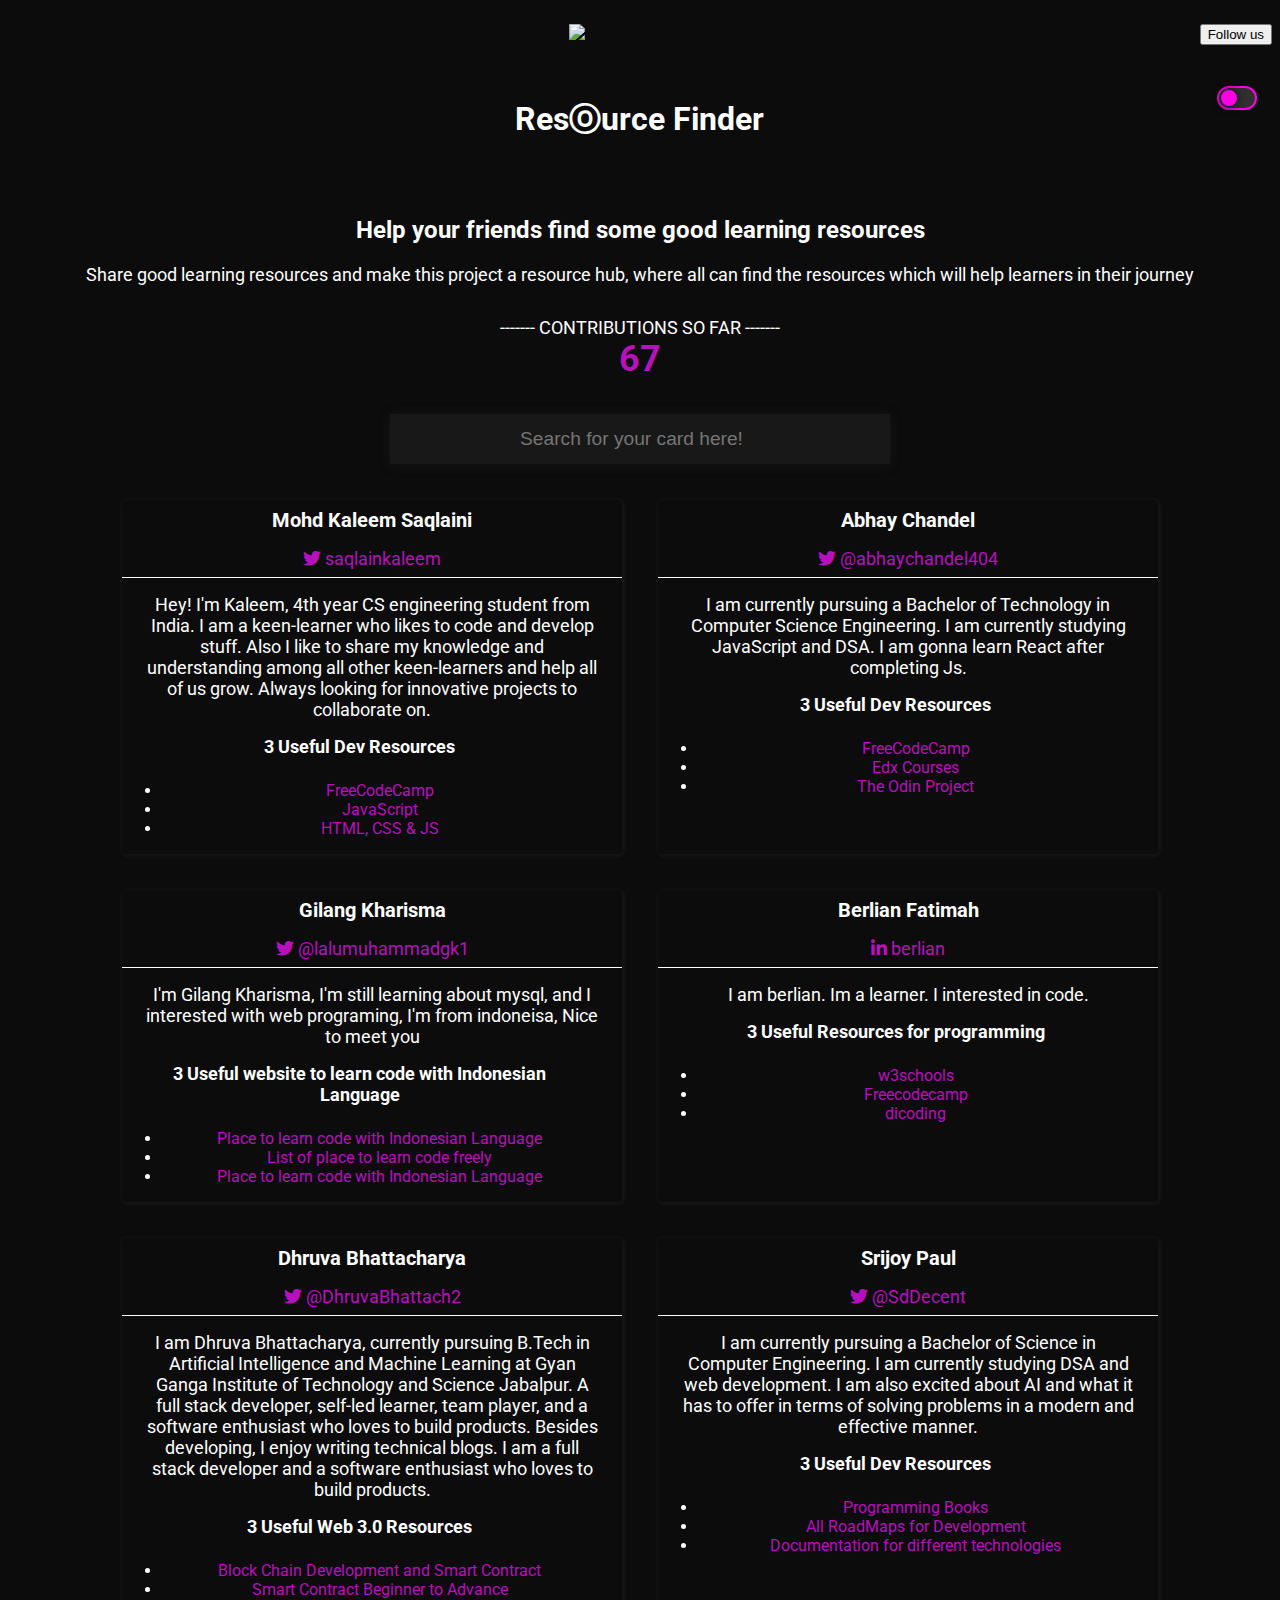
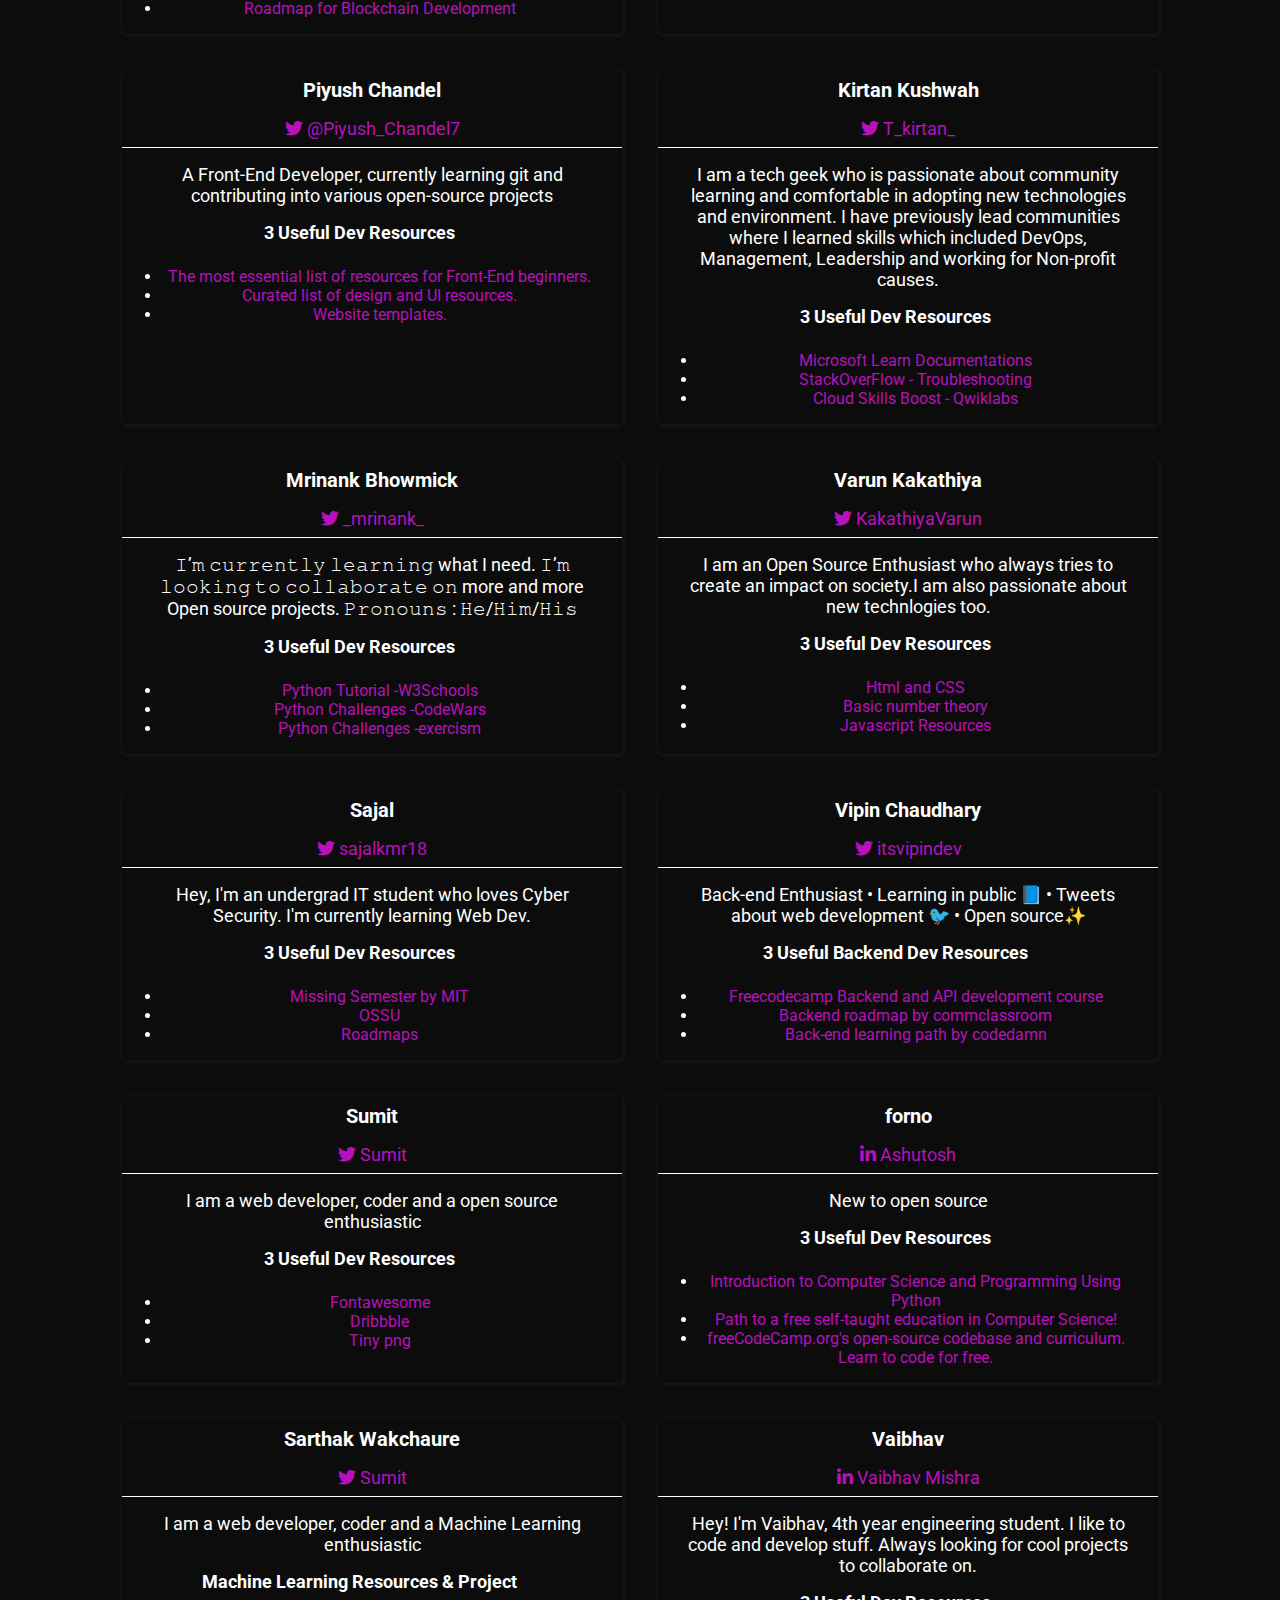
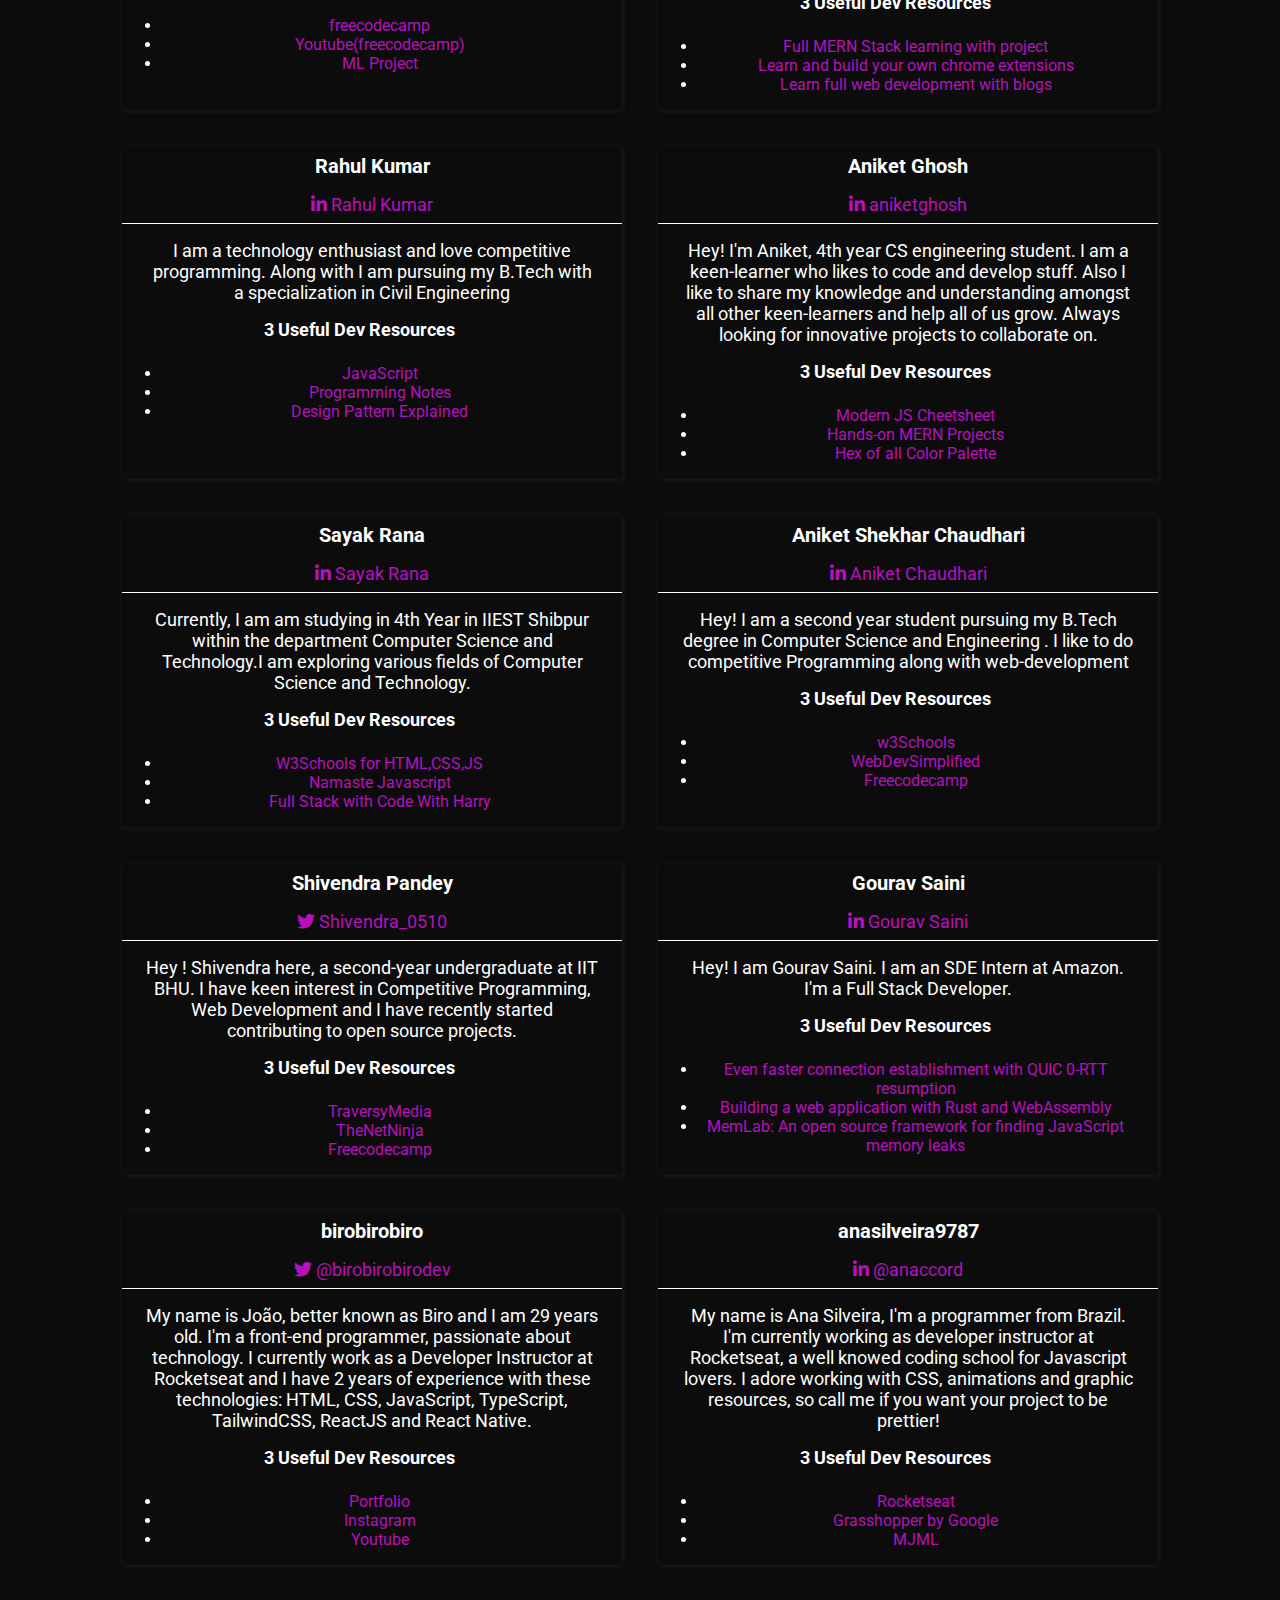
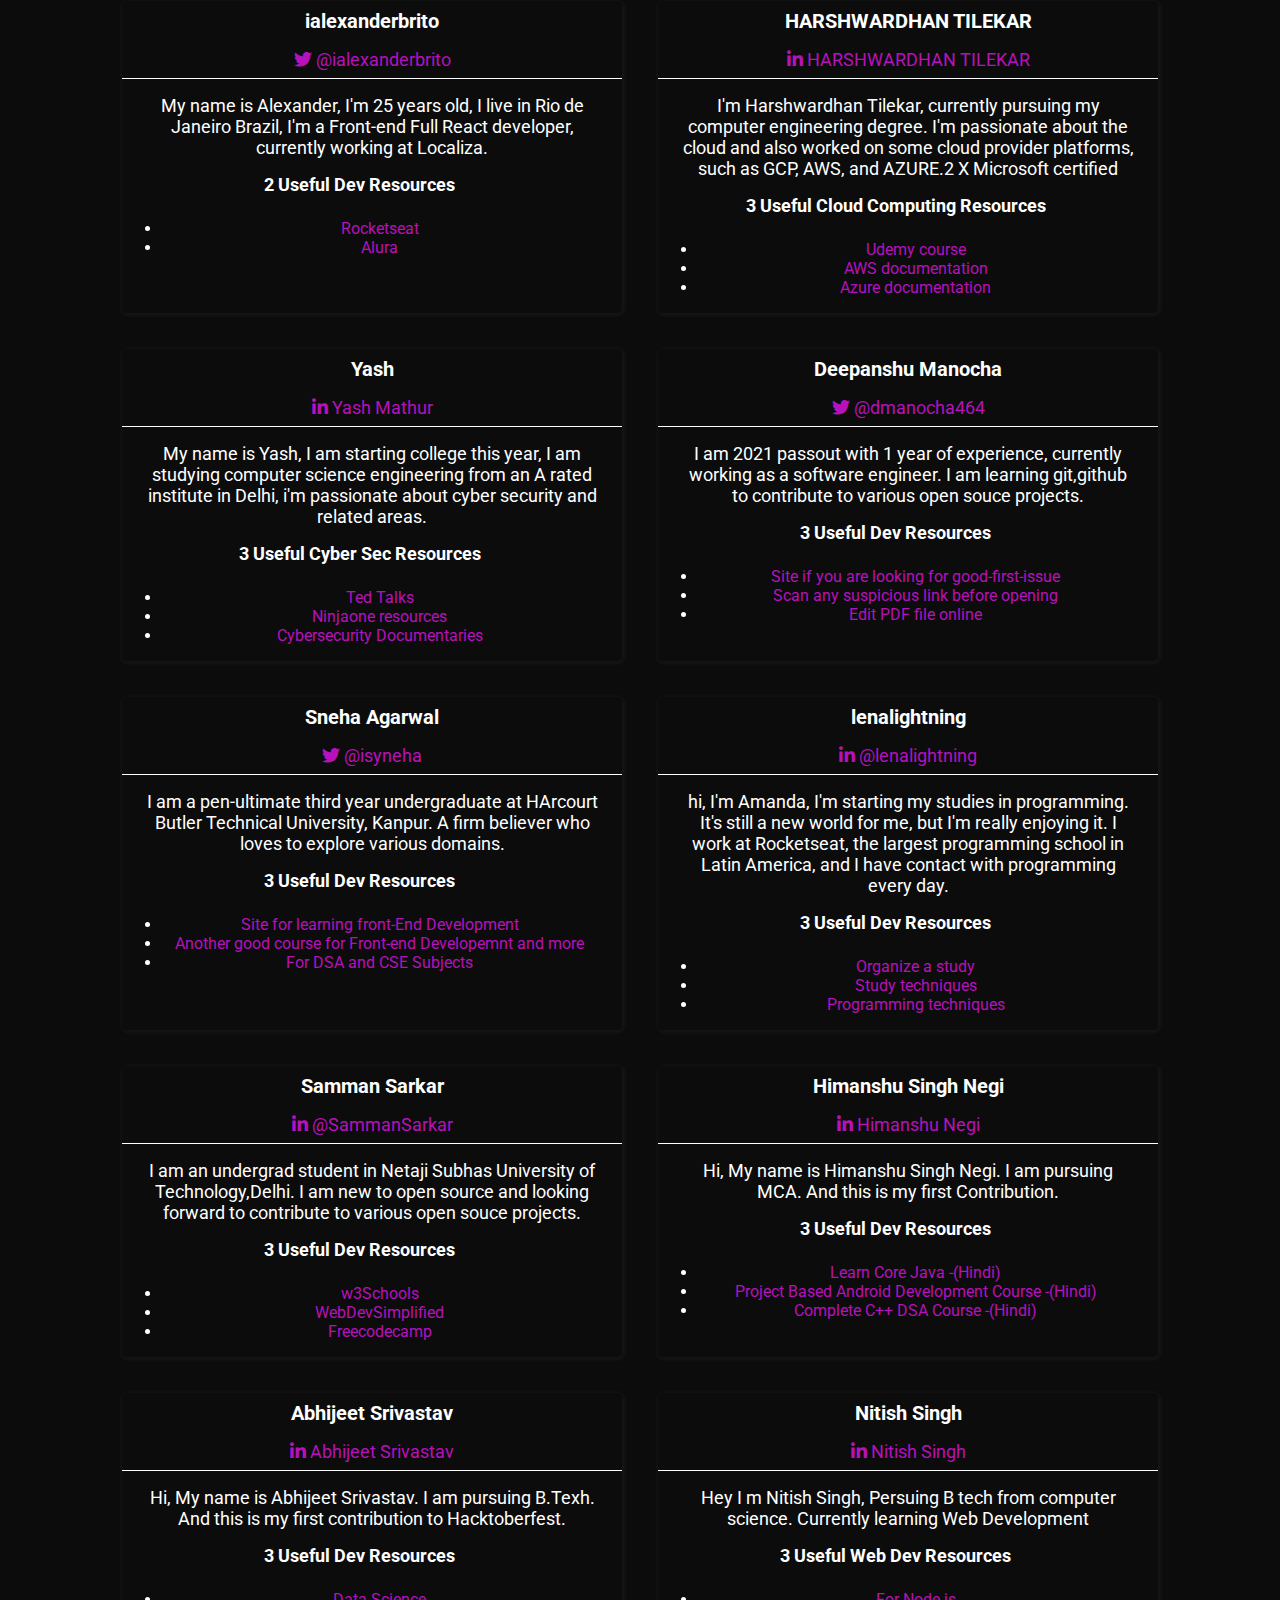
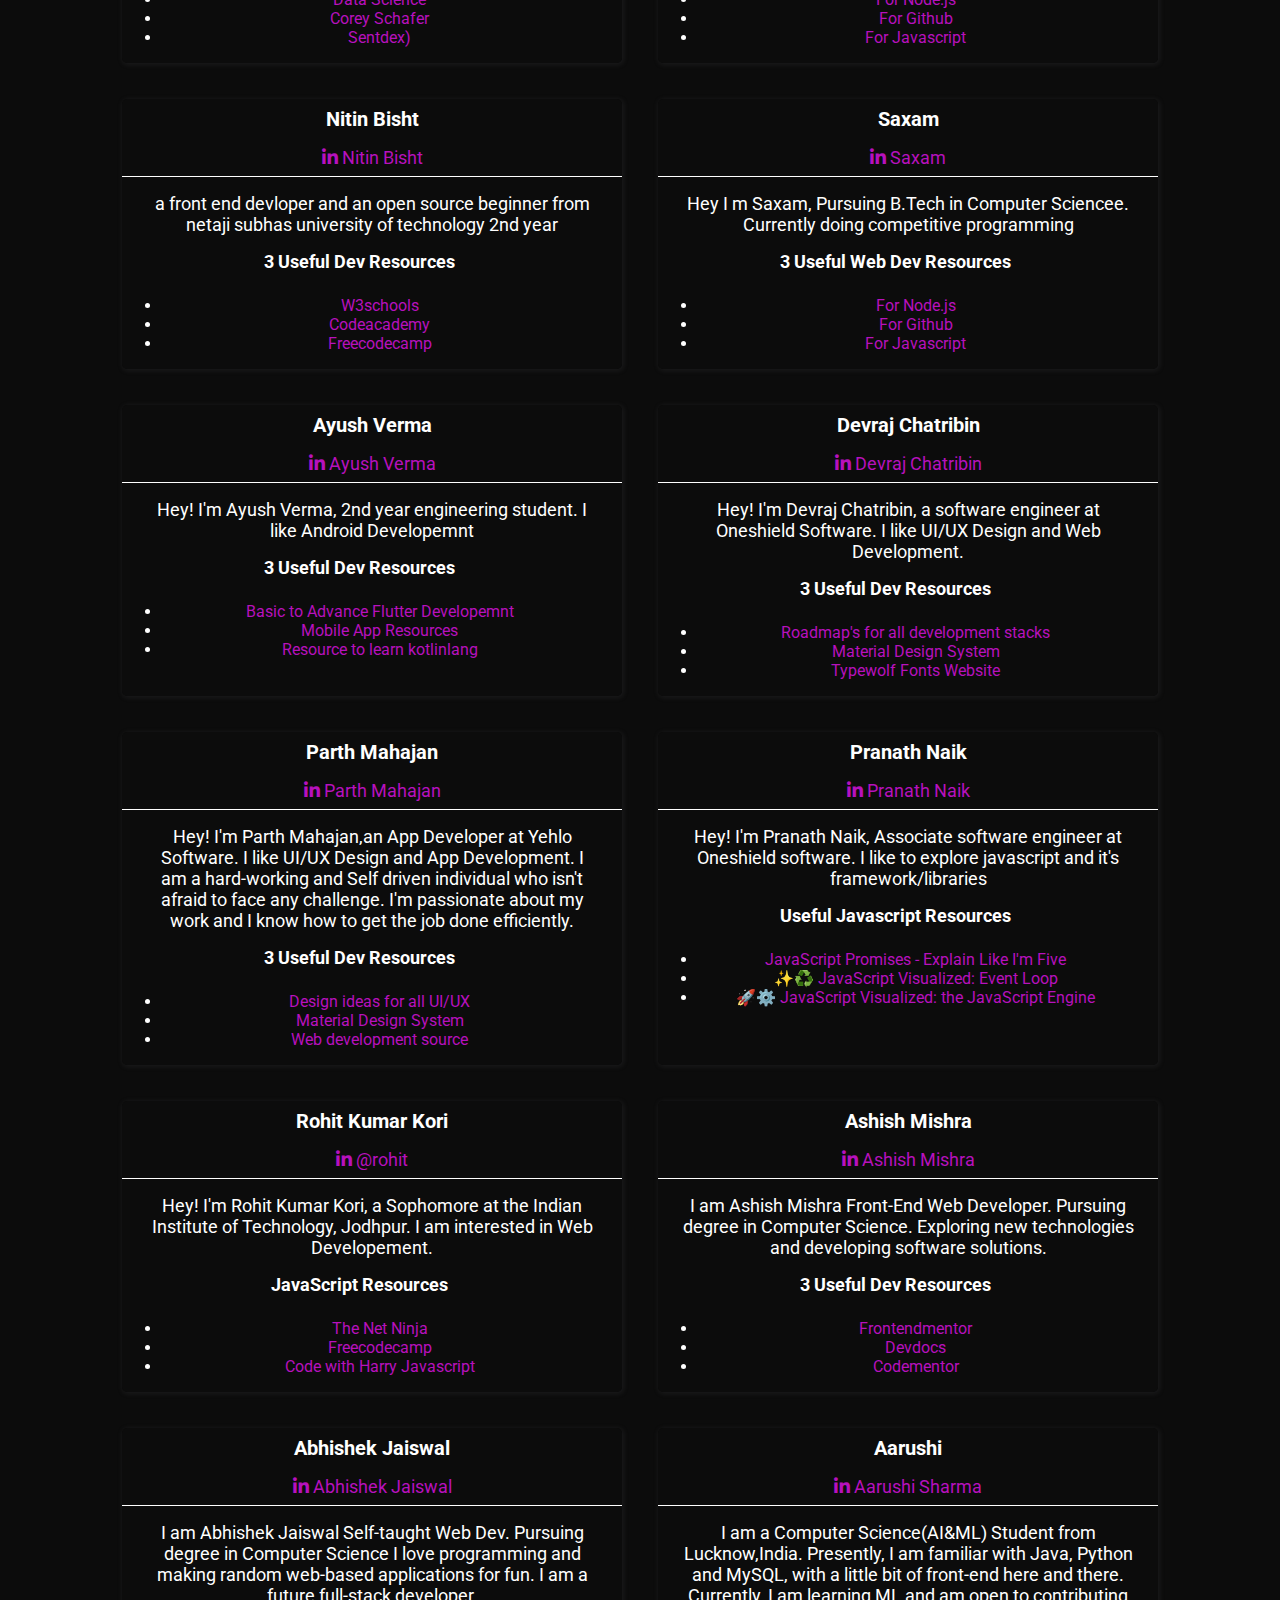
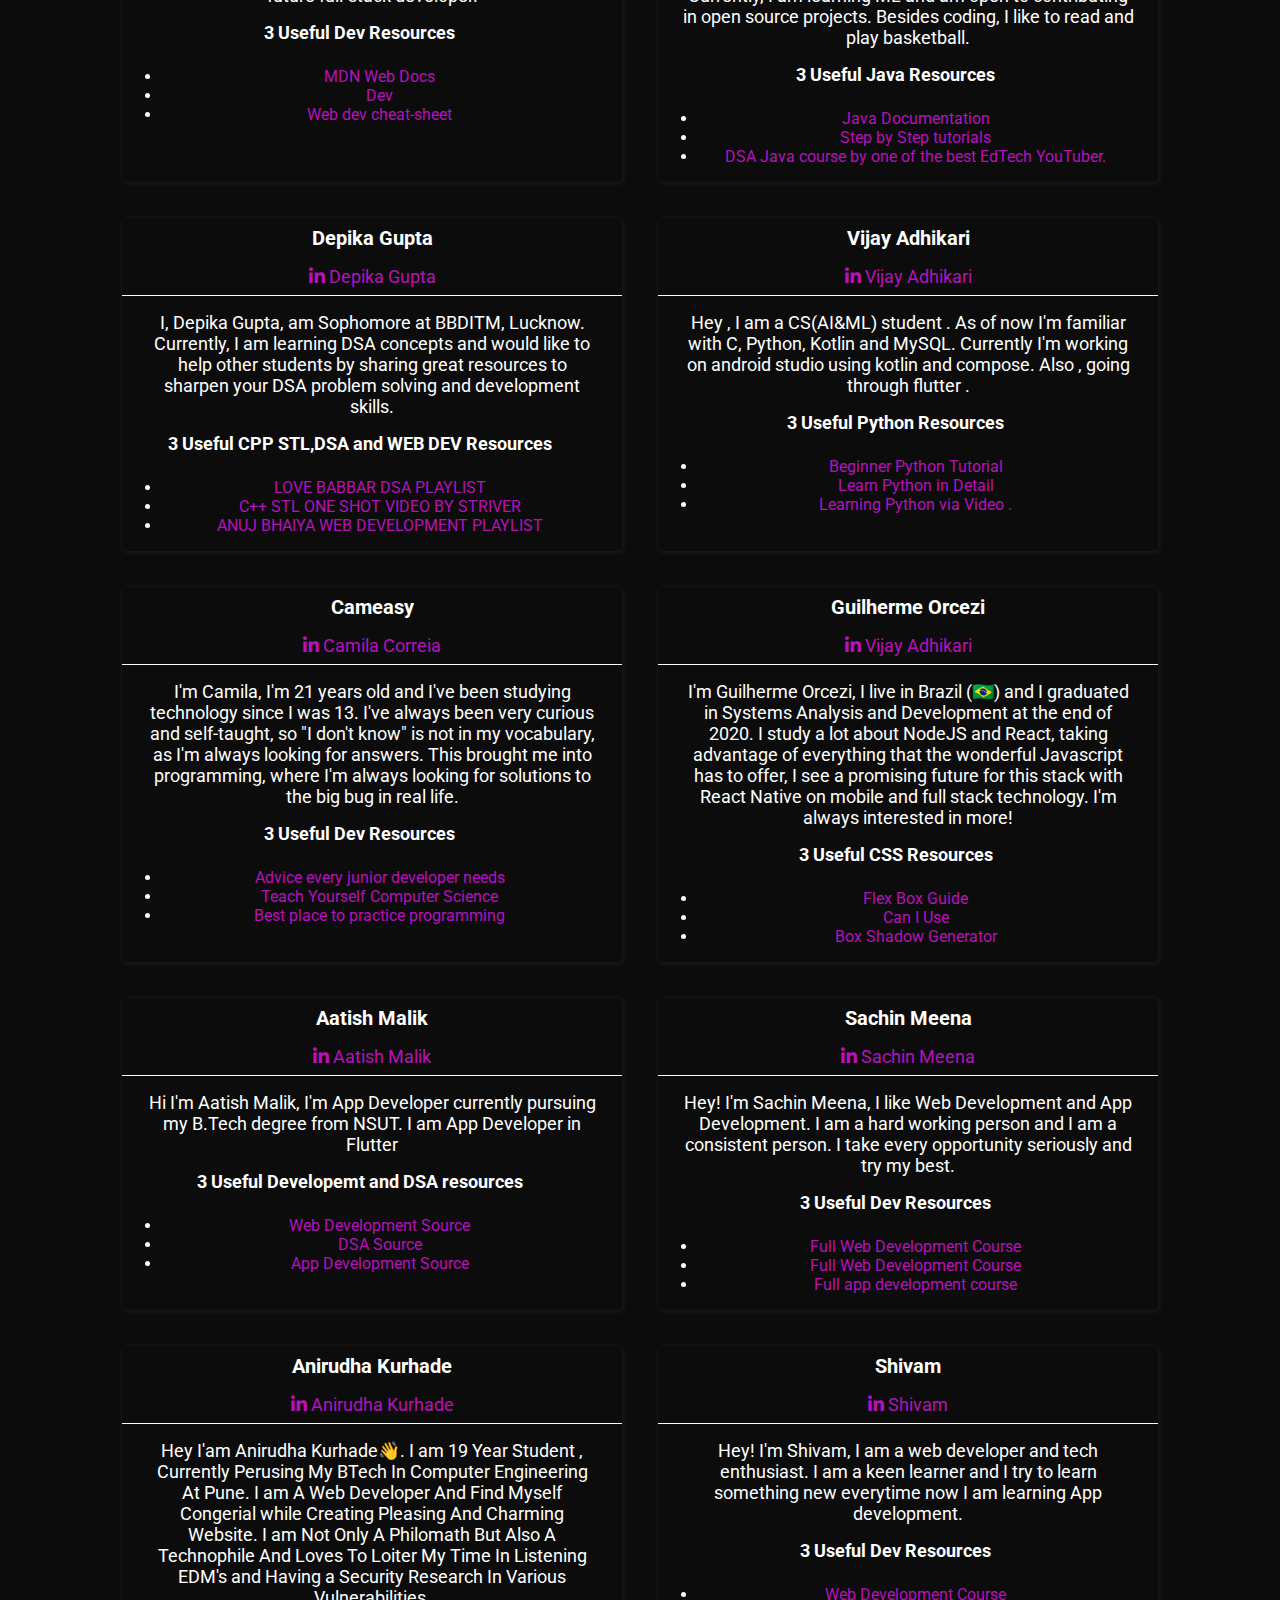
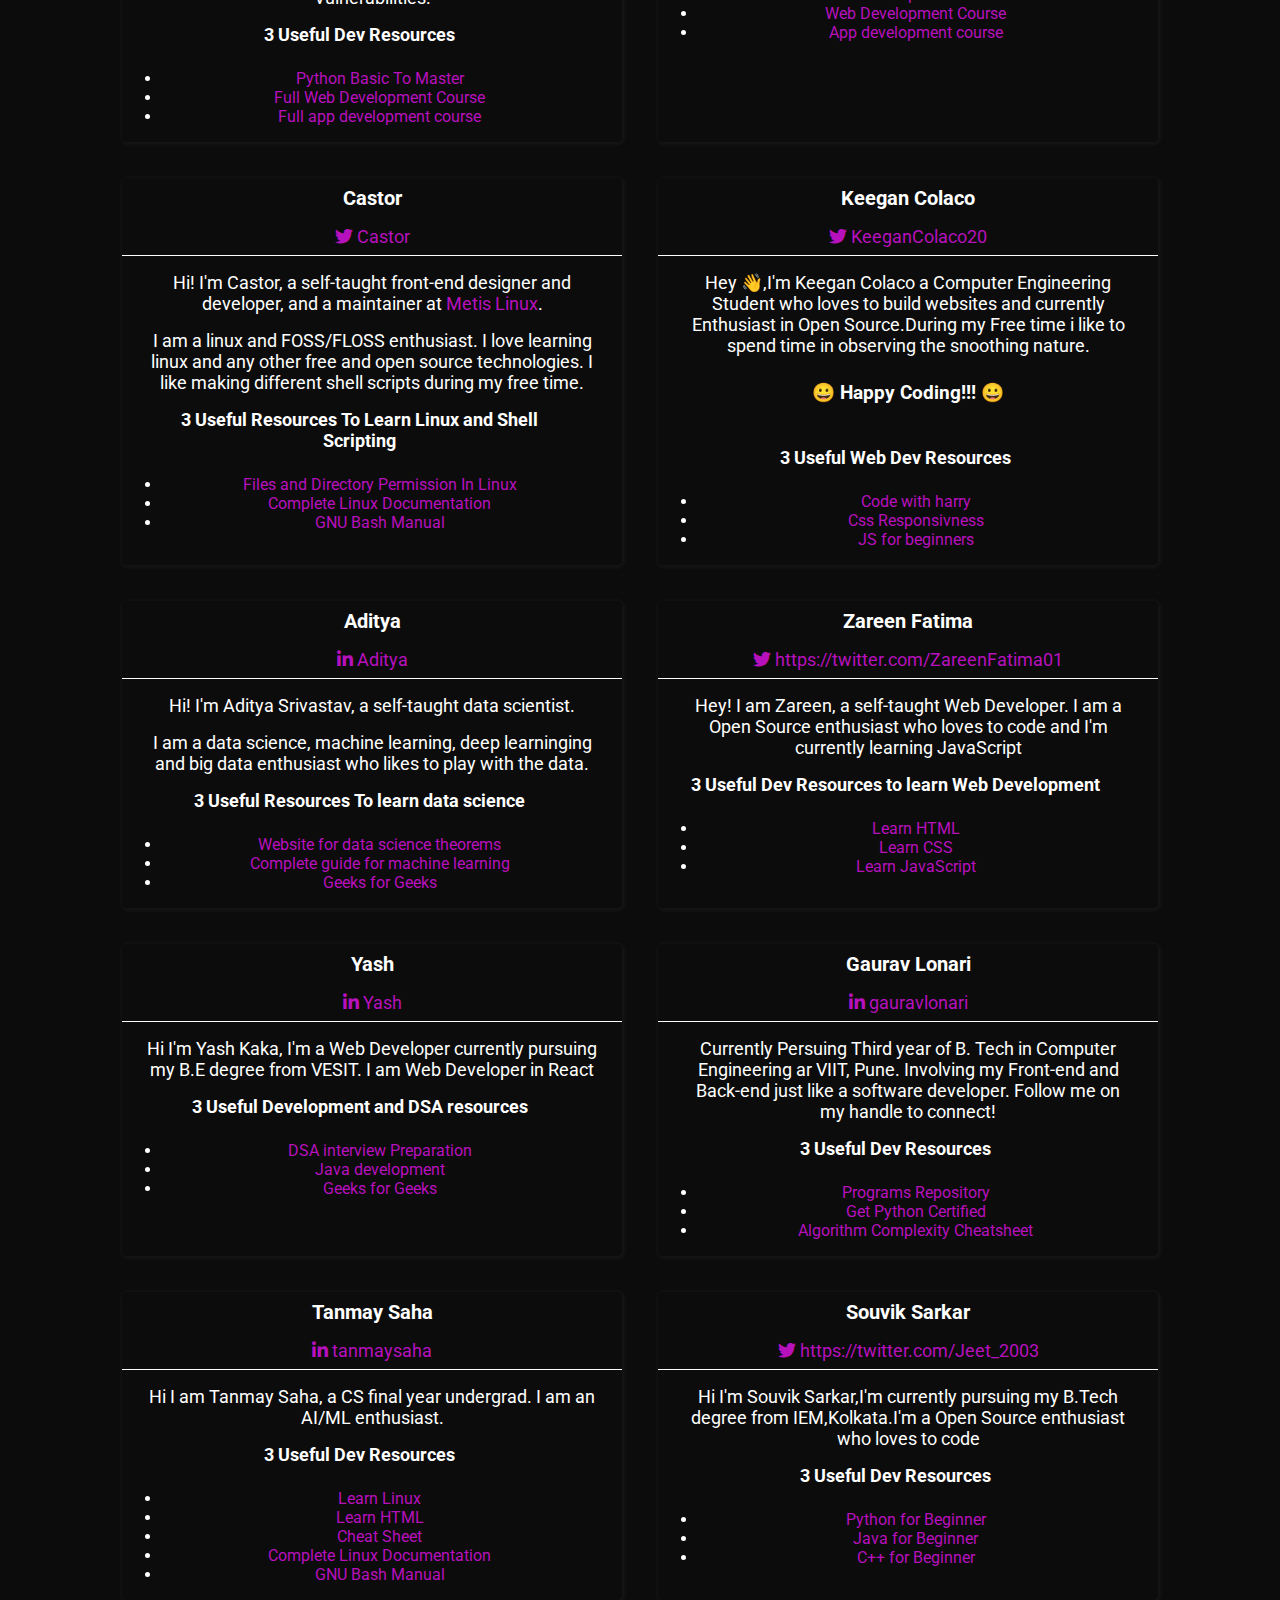
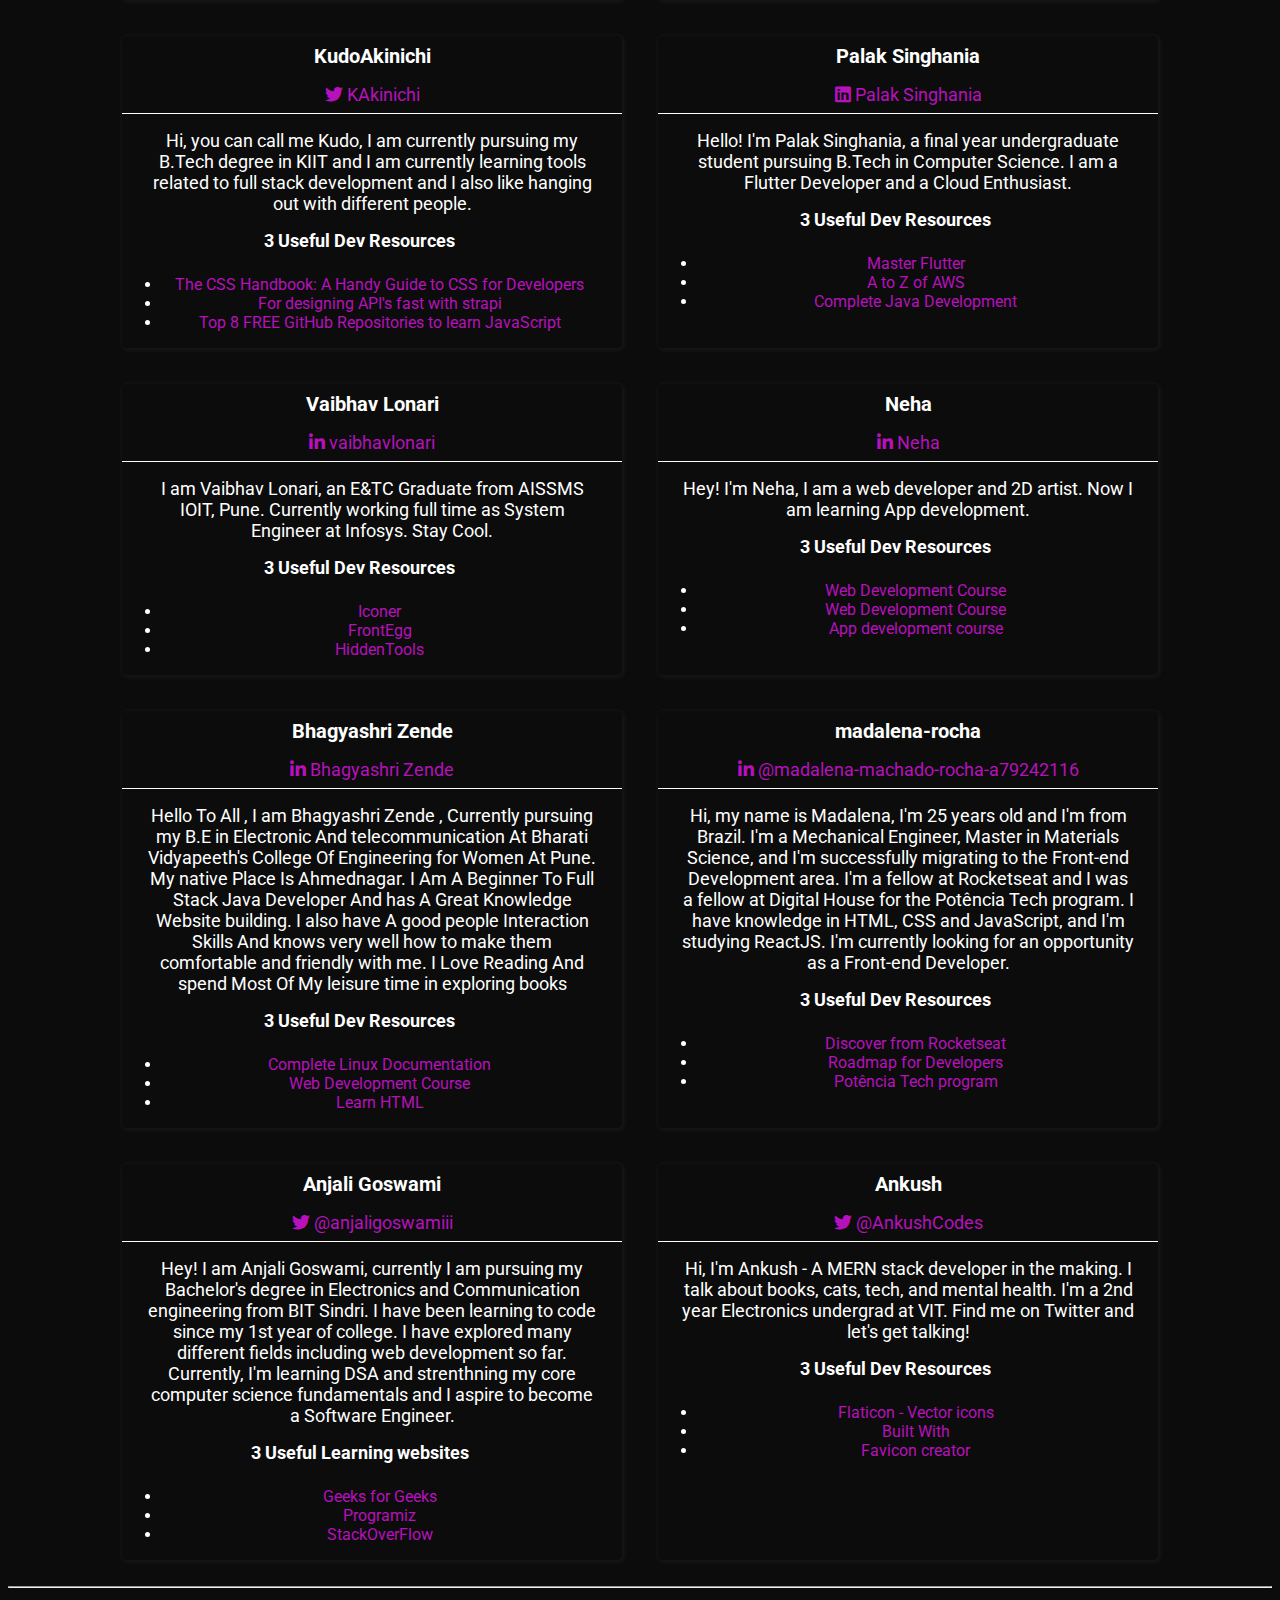
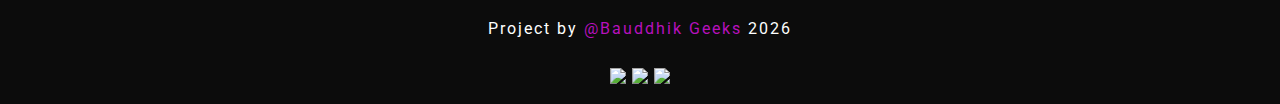
==== commit 91cc9265: "adding contributor card" ====
--- a/index.html
+++ b/index.html
@@ -1938,37 +1938,31 @@
             </div>
             <!-- ________*Anjali* Contributor card END ________  -->
 
-            <!-- ________*Sachin4219* Contributor card Start ________  -->
-            <div class="card">
-                <p class="name">Sachin Shukla</p>
-                <p class="contact">
-                    <i class="fab fa-github"></i>
-                    <a href="https://github.com/Sachin4219" target="_blank">Sachin4219</a>
-                </p>
-                <p class="about">Aloha! I am Sachin Shukla, a 2nd year student at NSUT.
-                    I have been programming for 3 years and apart from programming athletics and Tolkienverse gets me excited.
-                    I have explored many different fields including web development, competitive programming, data structures, data
-                    science, computer vision etc.
-                    I aspire to make a footprint in software industry. No resource can teach you everything but, below are some
-                    resources from my experience.</p>
-                <div class="resources">
-                    <p>3 Useful Learning websites</p>
-                    <ul>
-                        <li>
-                            <a href="https://dphi.tech/courses" target="_blank" title="DPhi learning">DPhi Data science for everyone</a>
-                        </li>
-                        <li>
-                            <a href="https://github.com/williamfiset/Algorithms" target="_blank"
-                                title="William Fiset Algorithms">William Fiset Algorithms repository</a>
-                        </li>
-                        <li>
-                            <a href="https://github.com/academind" target="_blank"
-                                title="Academind repository">Academind learning repositiory</a>
-                        </li>
-                    </ul>
-                </div>
-            </div>
-            <!-- ________Sachin4219* Contributor card END ________  -->
+            <!-- ________ *Ankush* Contributor card START ________  -->
+            <div class="card">
+                <p class="name">Ankush</p>
+                <p class="contact">
+                    <i class="fab fa-twitter"></i>
+                    <a href="https://www.twitter.com/AnkushCodes" target="_blank">@AnkushCodes</a>
+                </p>
+                <p class="about">Hi, I'm Ankush - A MERN stack developer in the making. I talk about books, cats, tech, and mental health. I'm a 2nd year Electronics undergrad at VIT. Find me on Twitter and let's get talking!</p>
+                <div class="resources">
+                    <p>3 Useful Dev Resources</p>
+                    <ul>
+                        <li>
+                            <a href="https://www.flaticon.com" target="_blank" title="First Resource">Flaticon - Vector icons</a>
+                        </li>
+                        <li>
+                            <a href="https://builtwith.com" target="_blank" title="Second Resource">Built With</a>
+                        </li>
+                        <li>
+                            <a href="https://www.favicon.cc" target="_blank" title="Third resource">Favicon creator</a>
+                        </li>
+                    </ul>
+                </div>
+            </div>
+
+            <!-- ________ *Ankush* Contributor card END ________  -->
         
             <!-- <<<<< Do not change anything below this line >>>>> -->
             <!-- -------------------------------------------------- -->
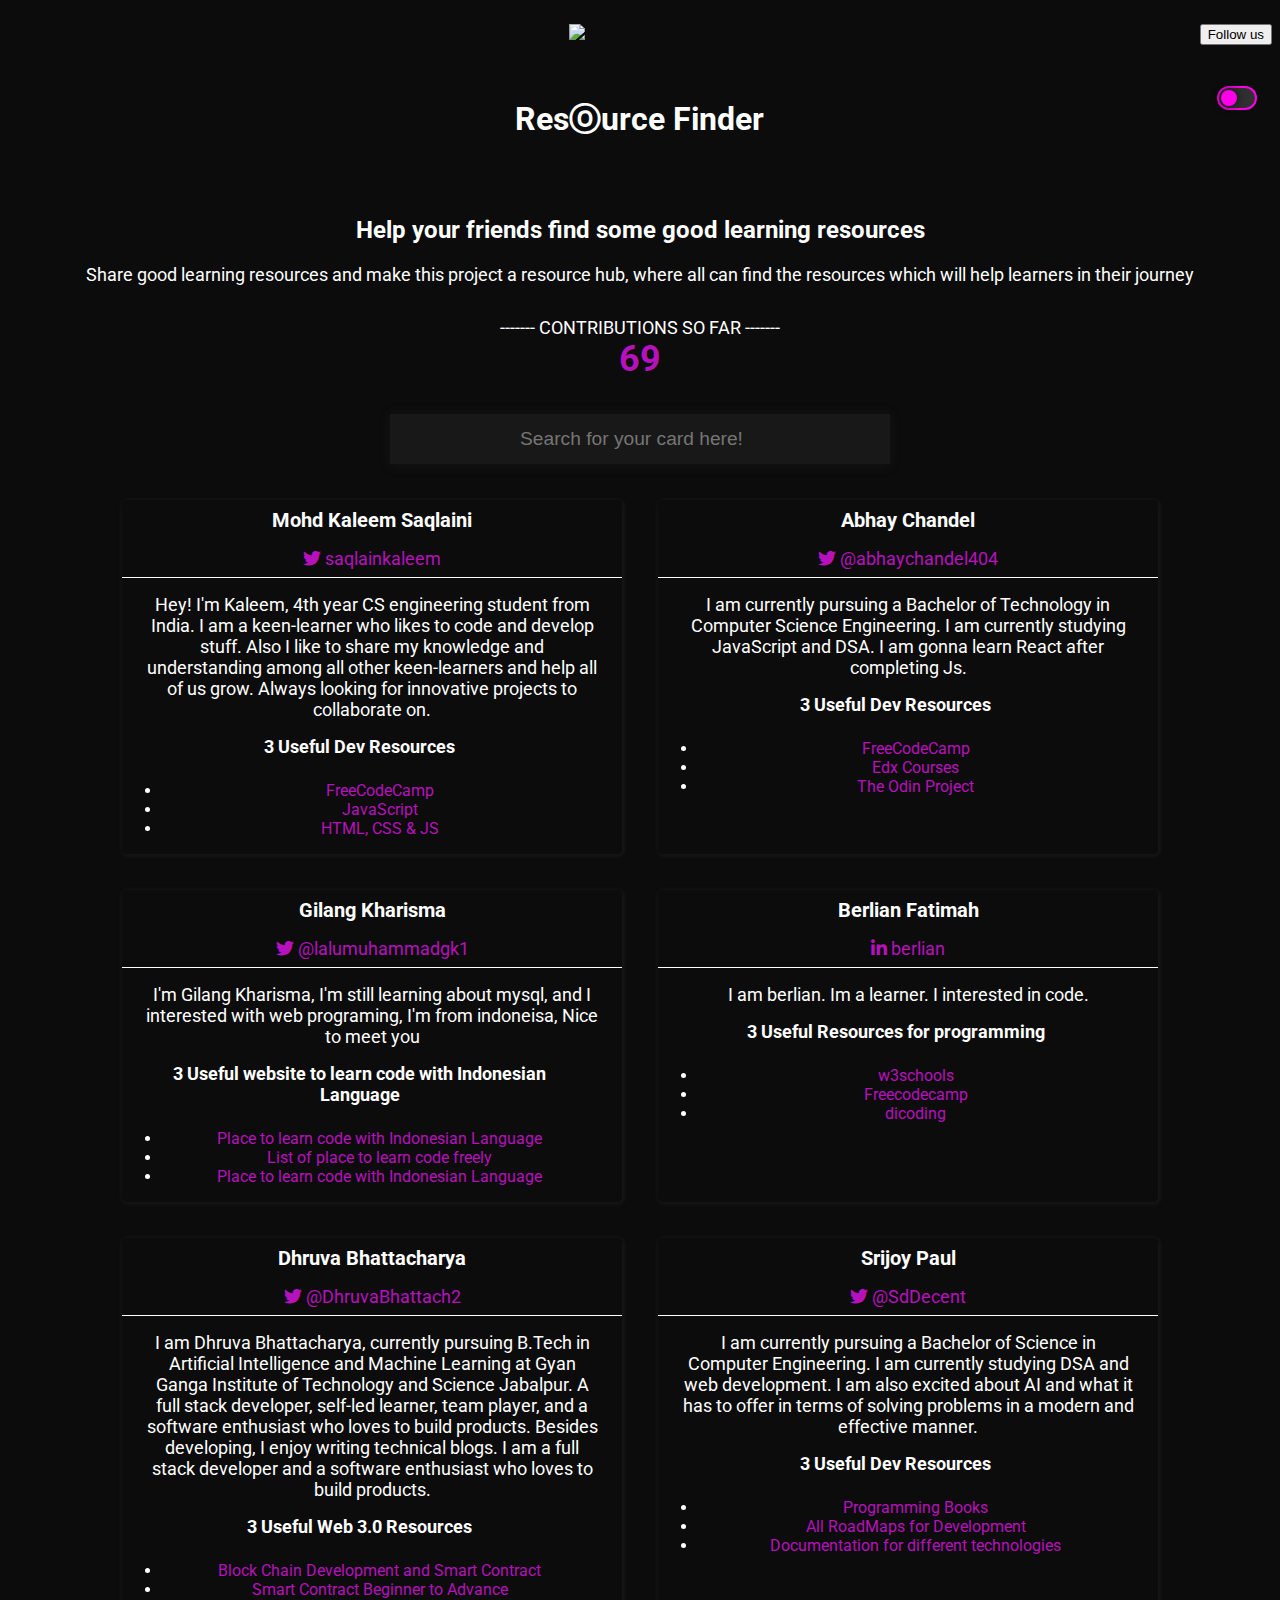
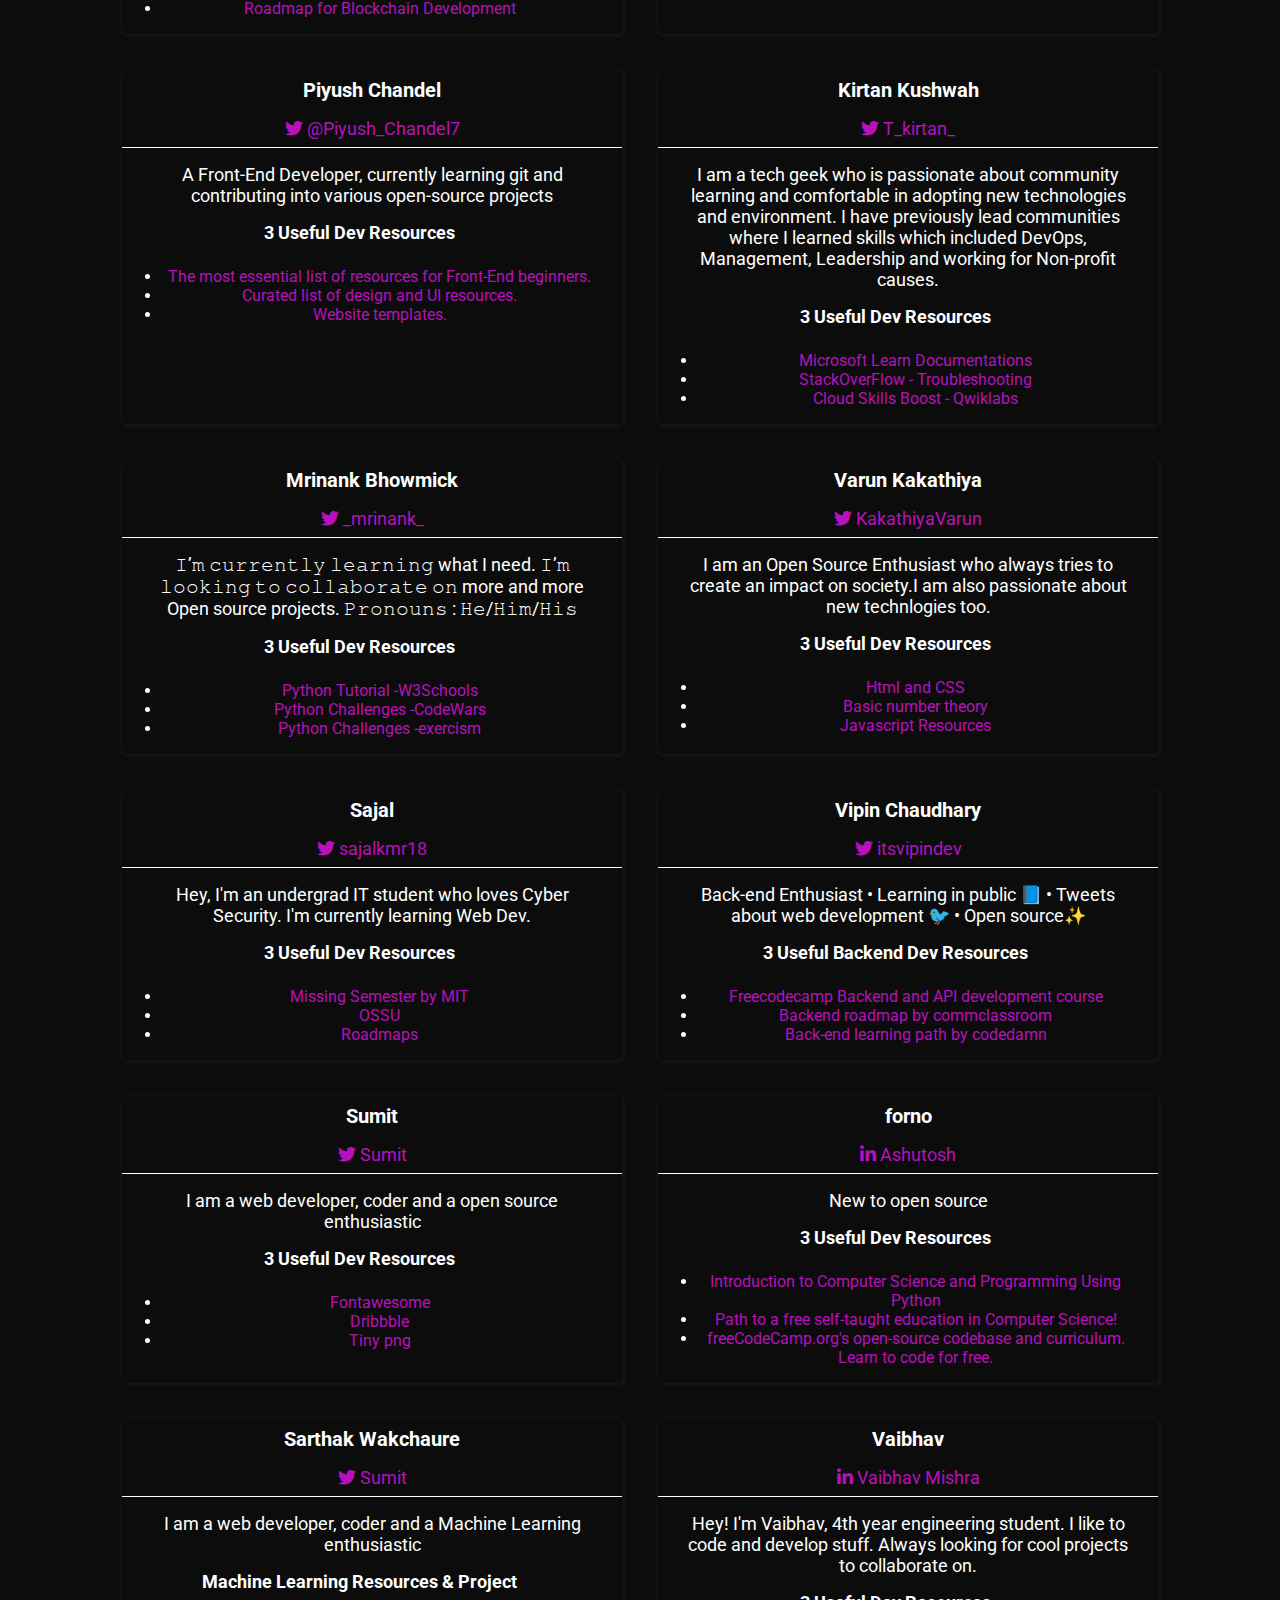
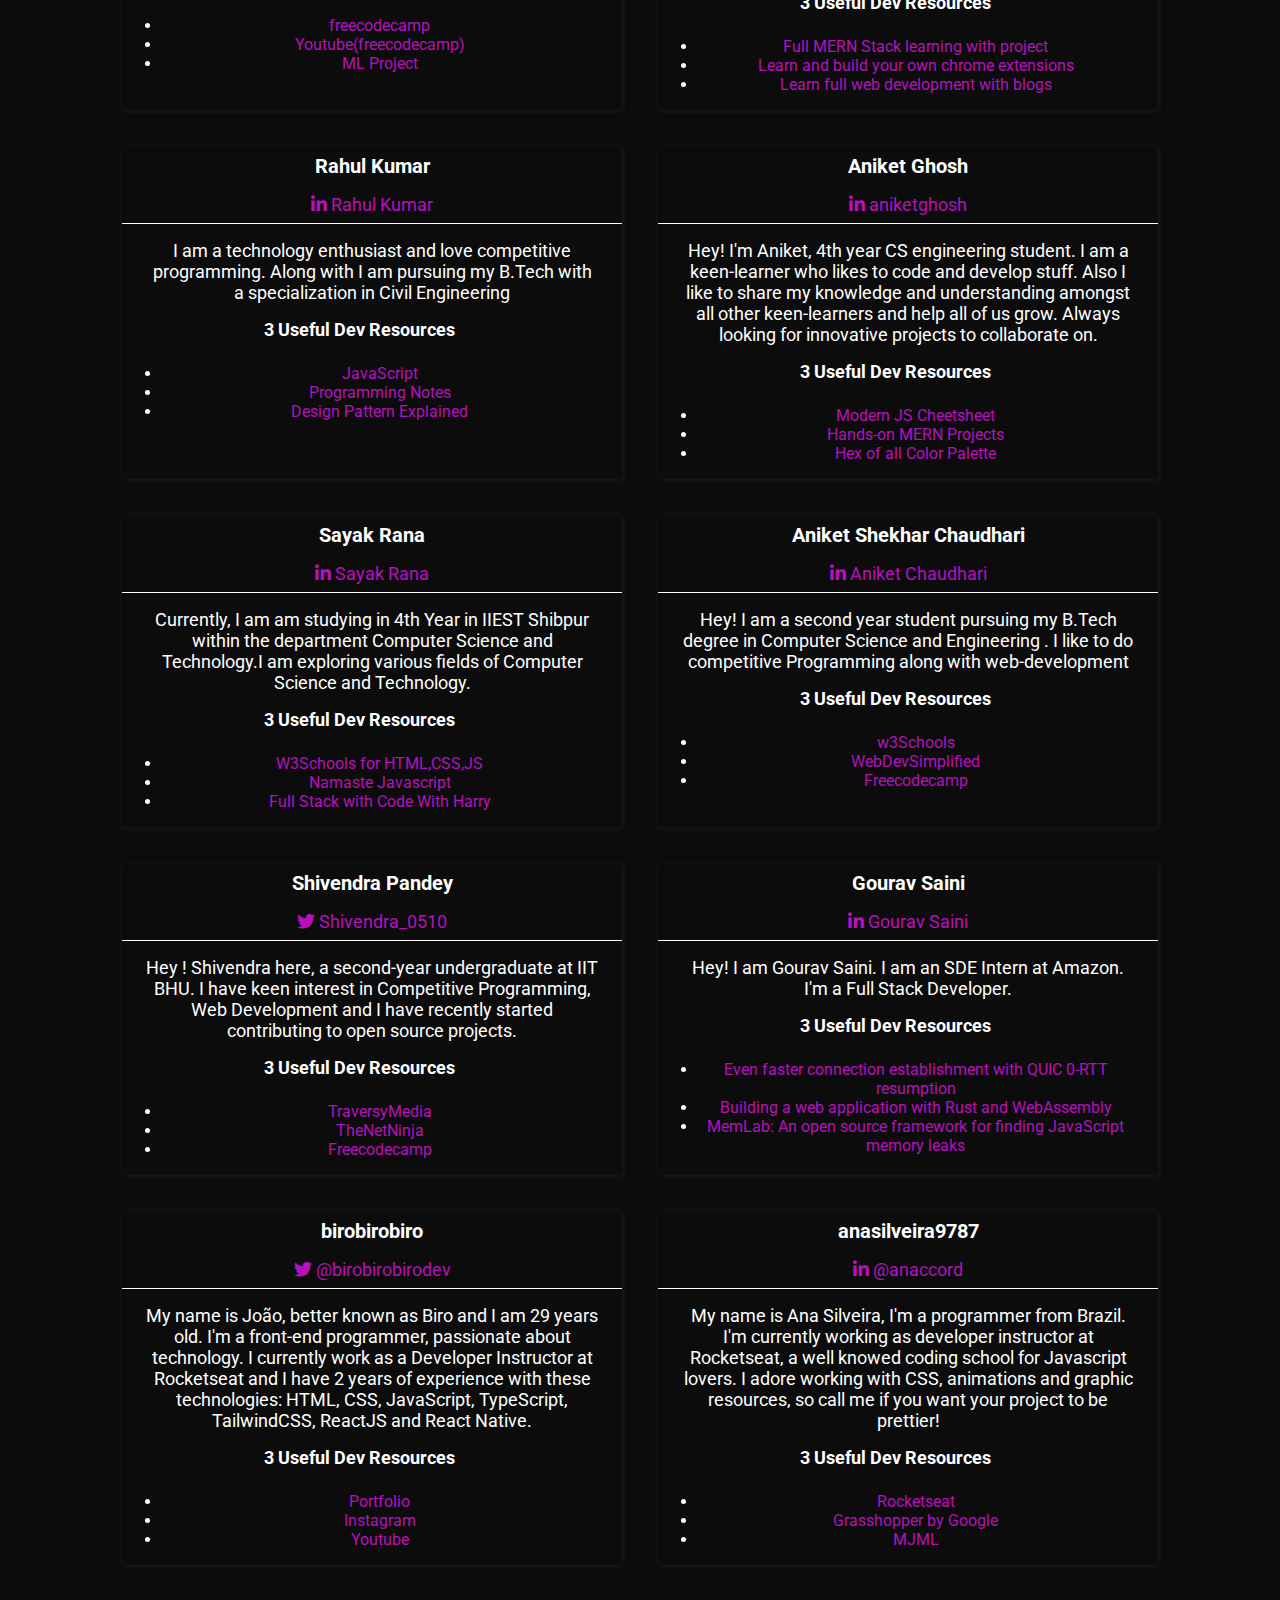
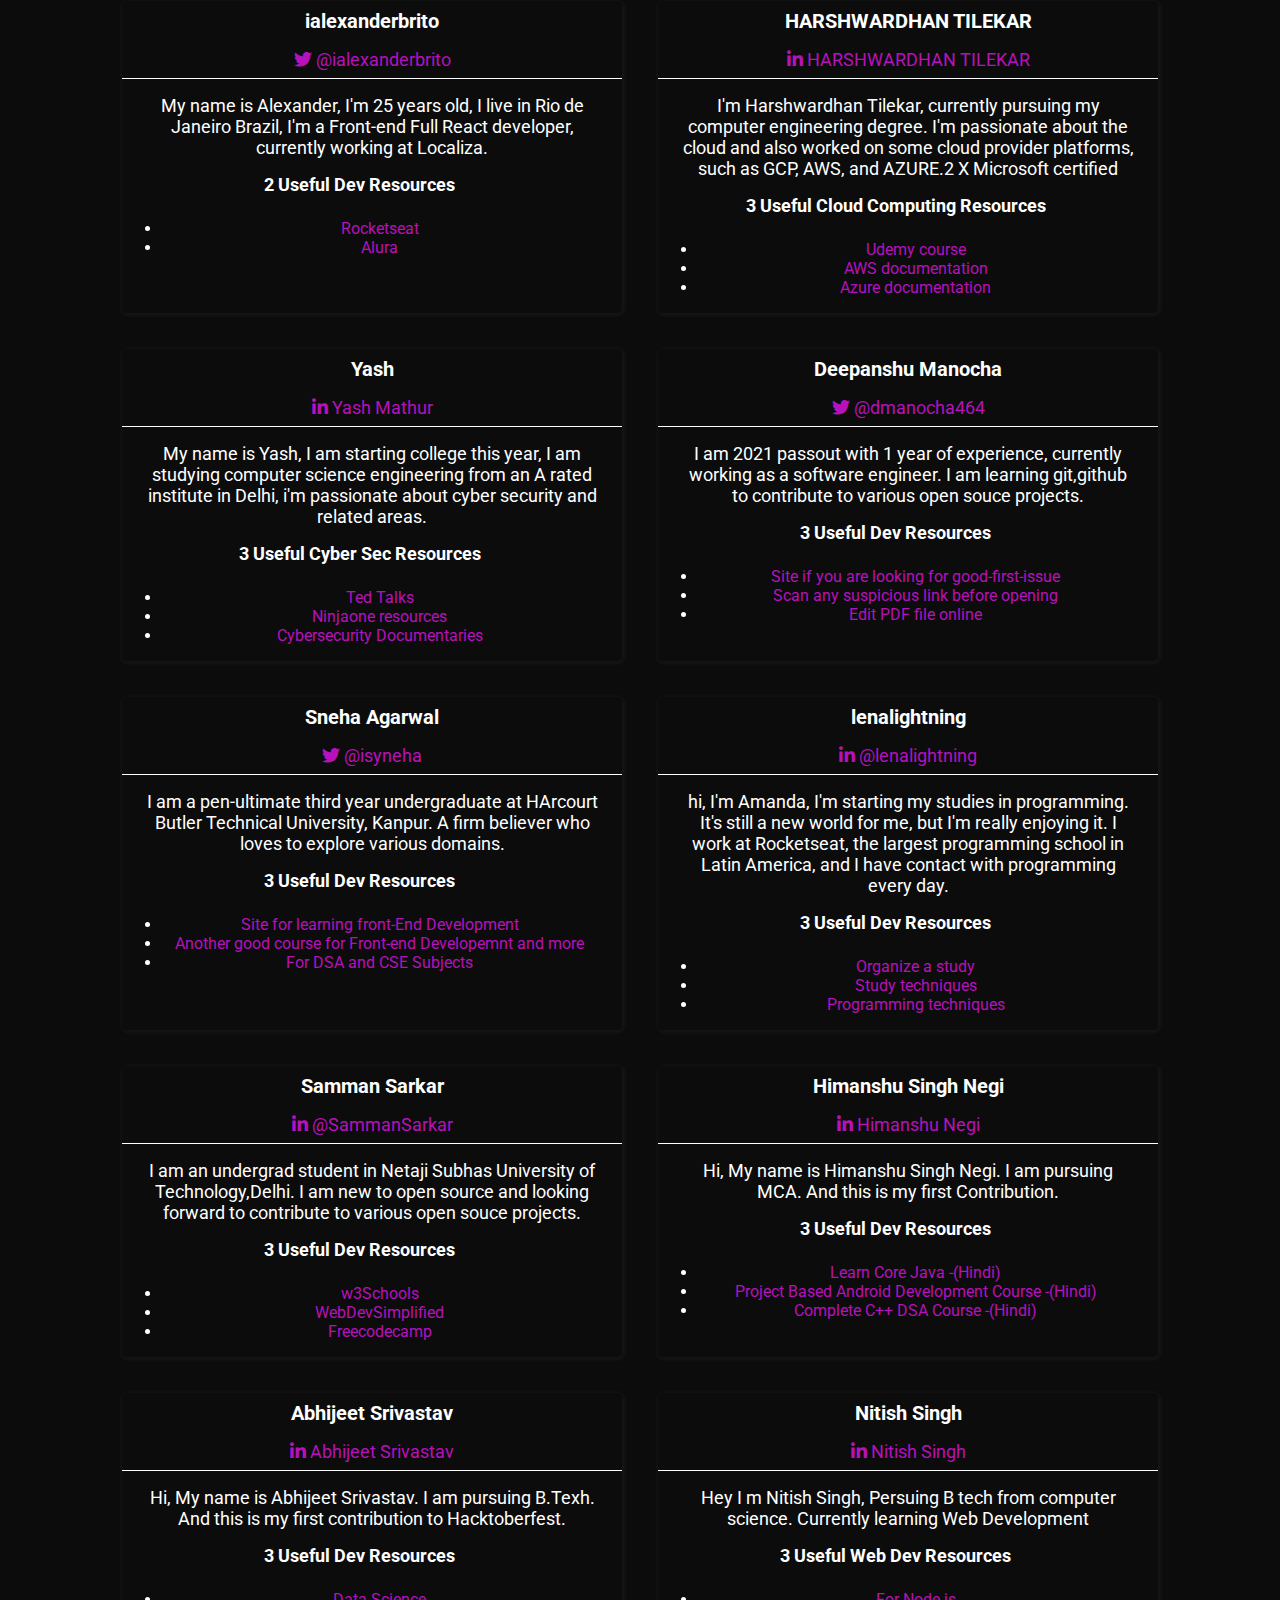
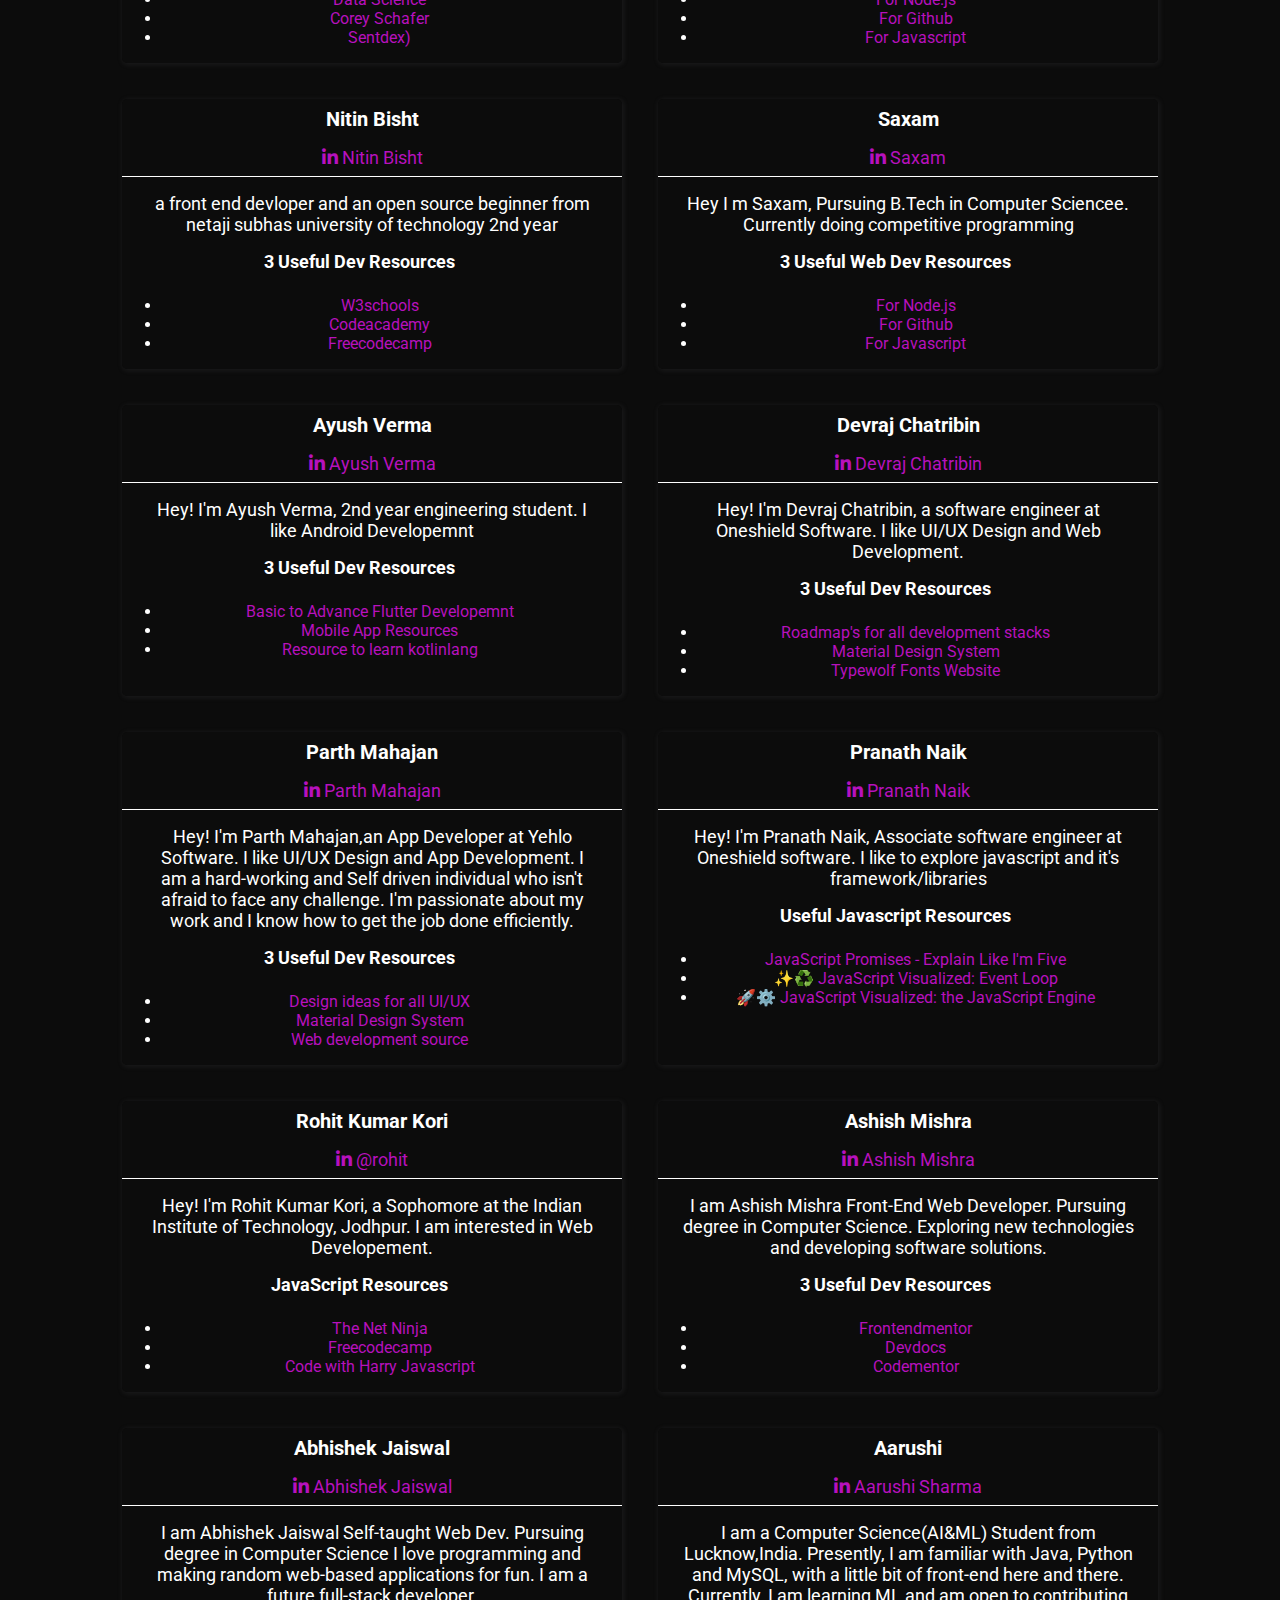
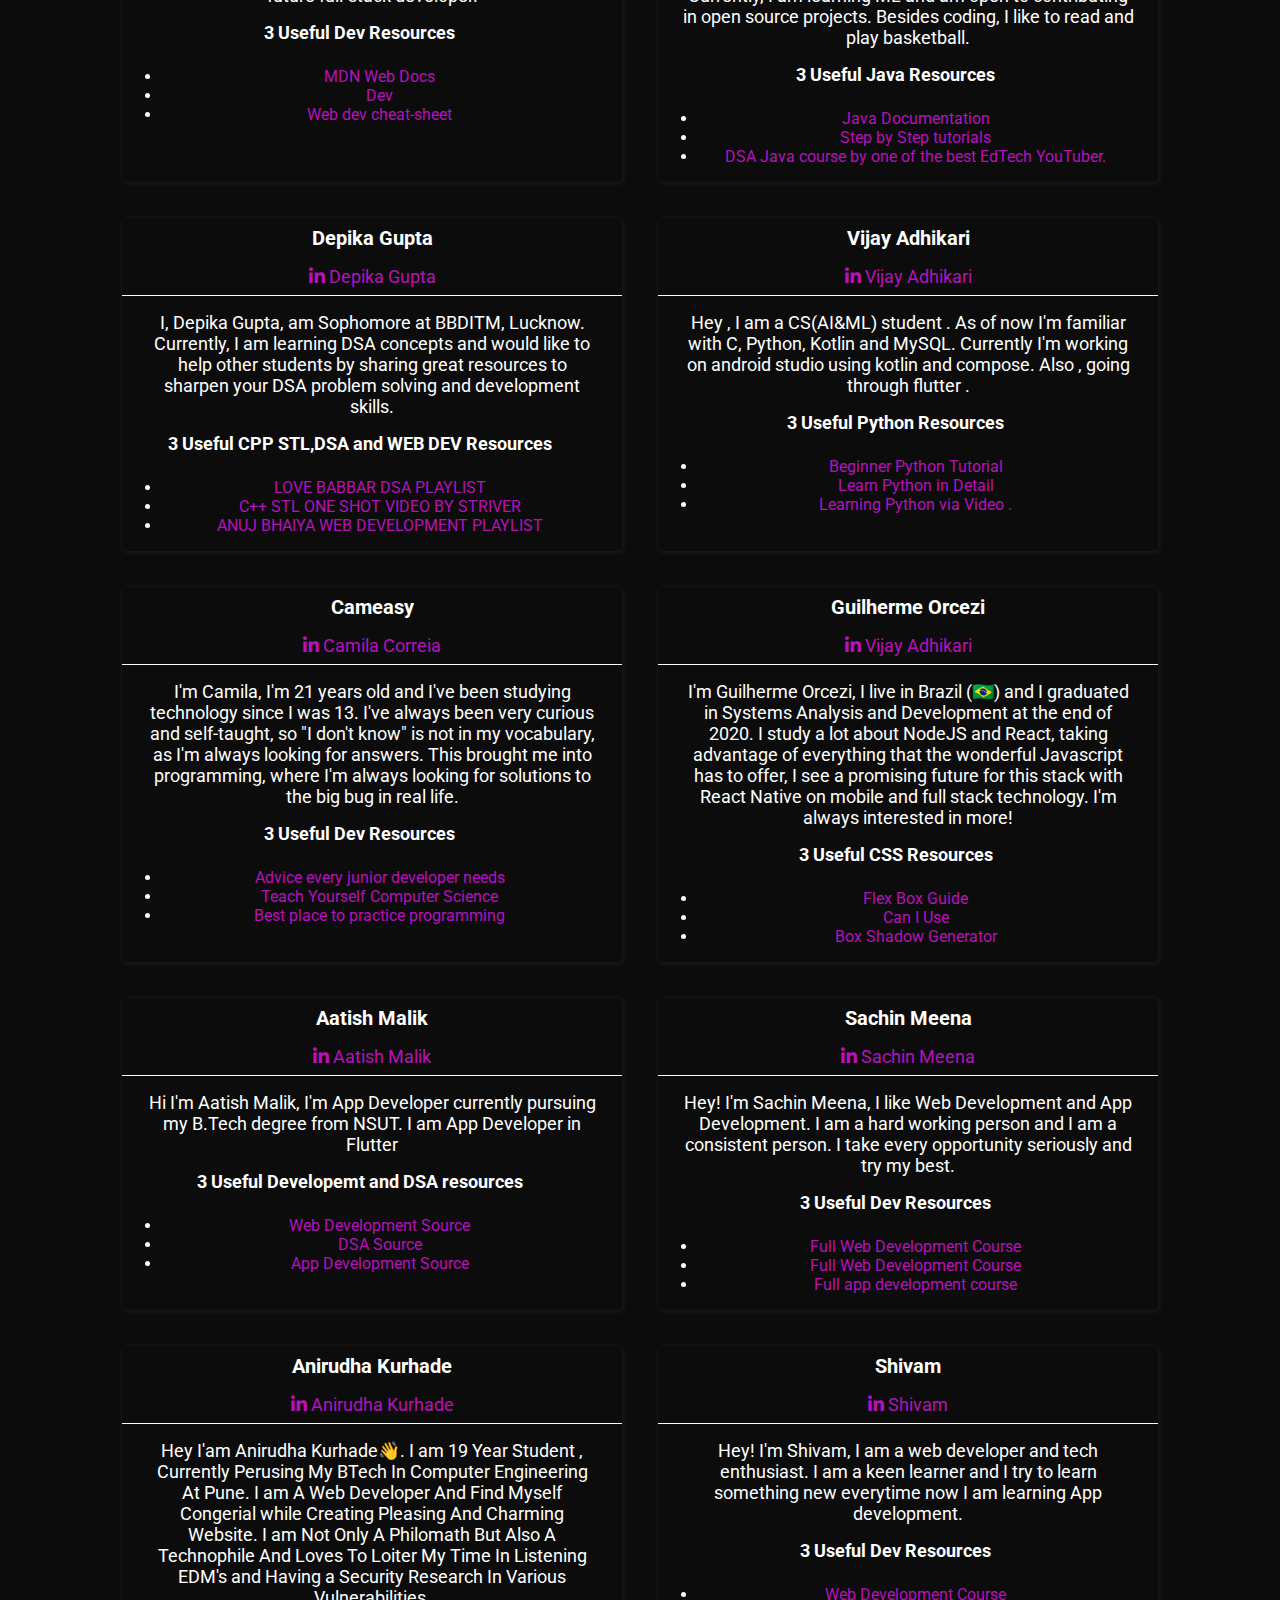
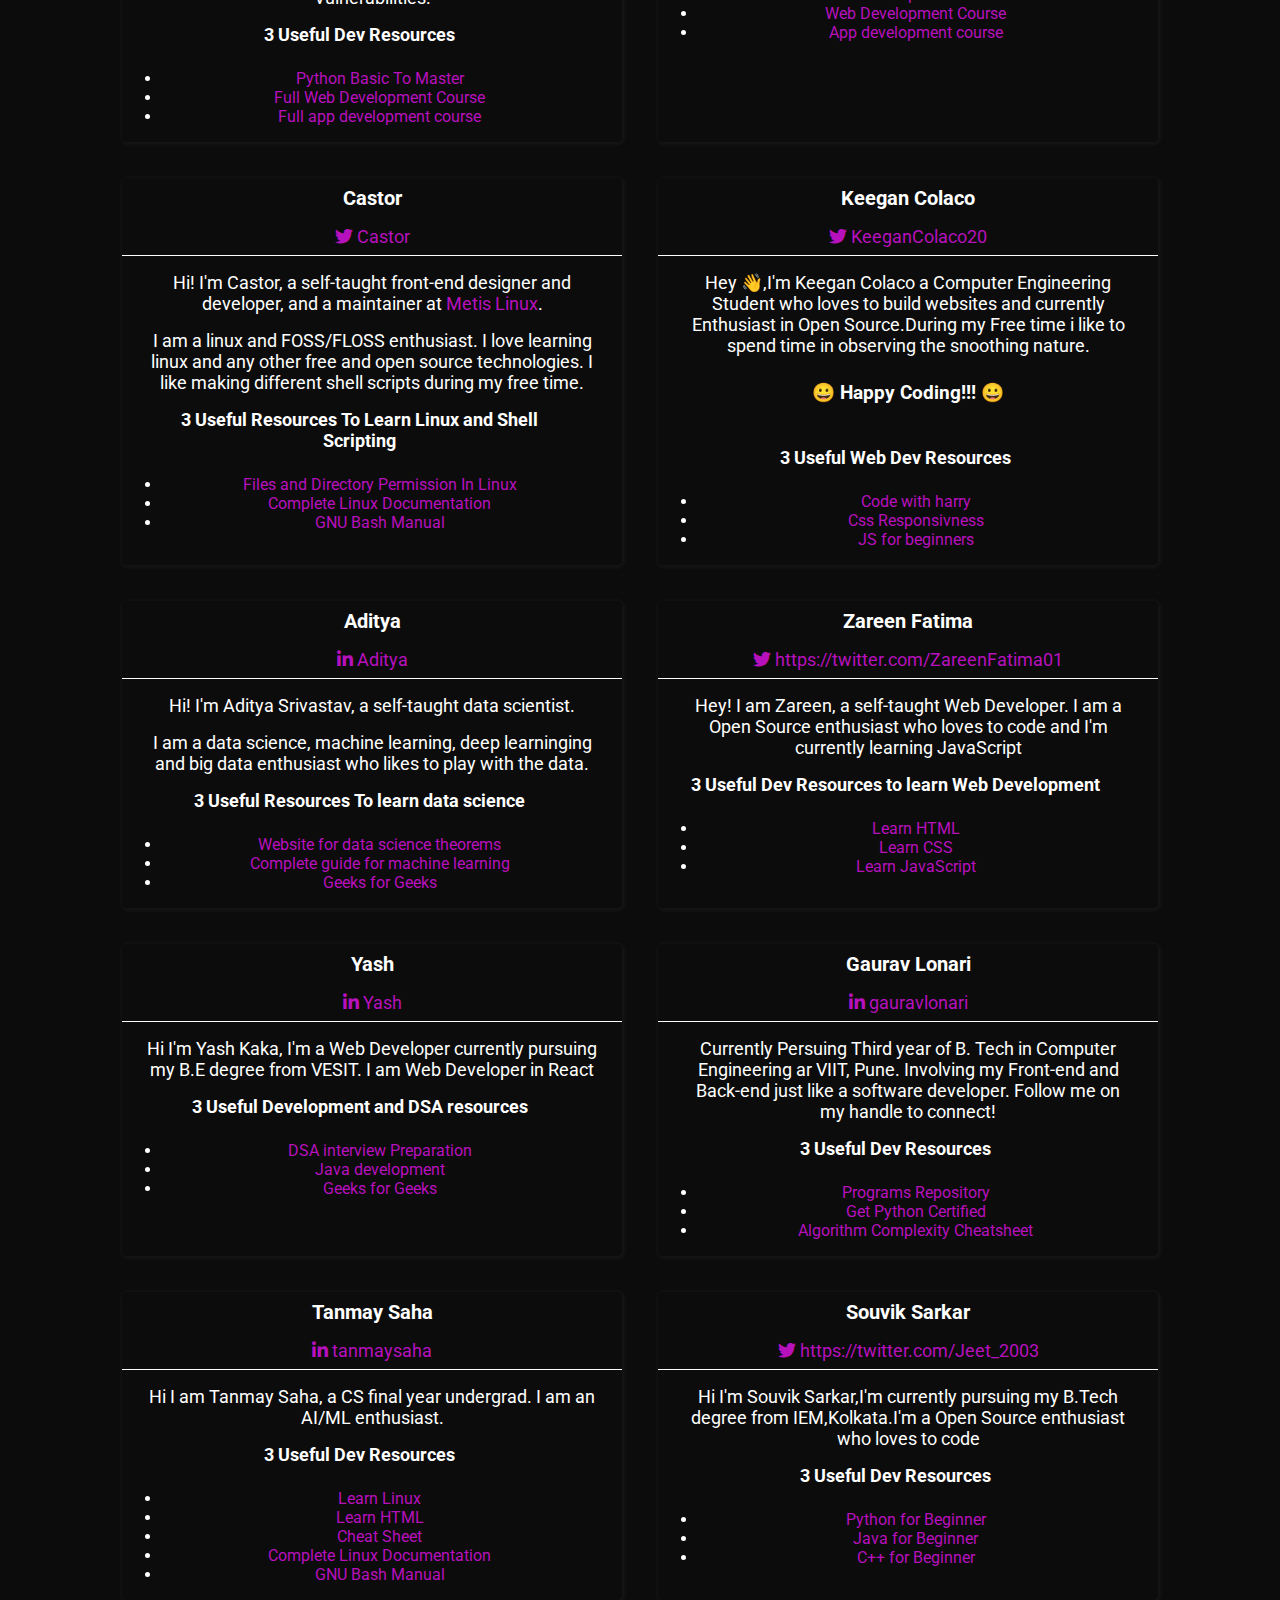
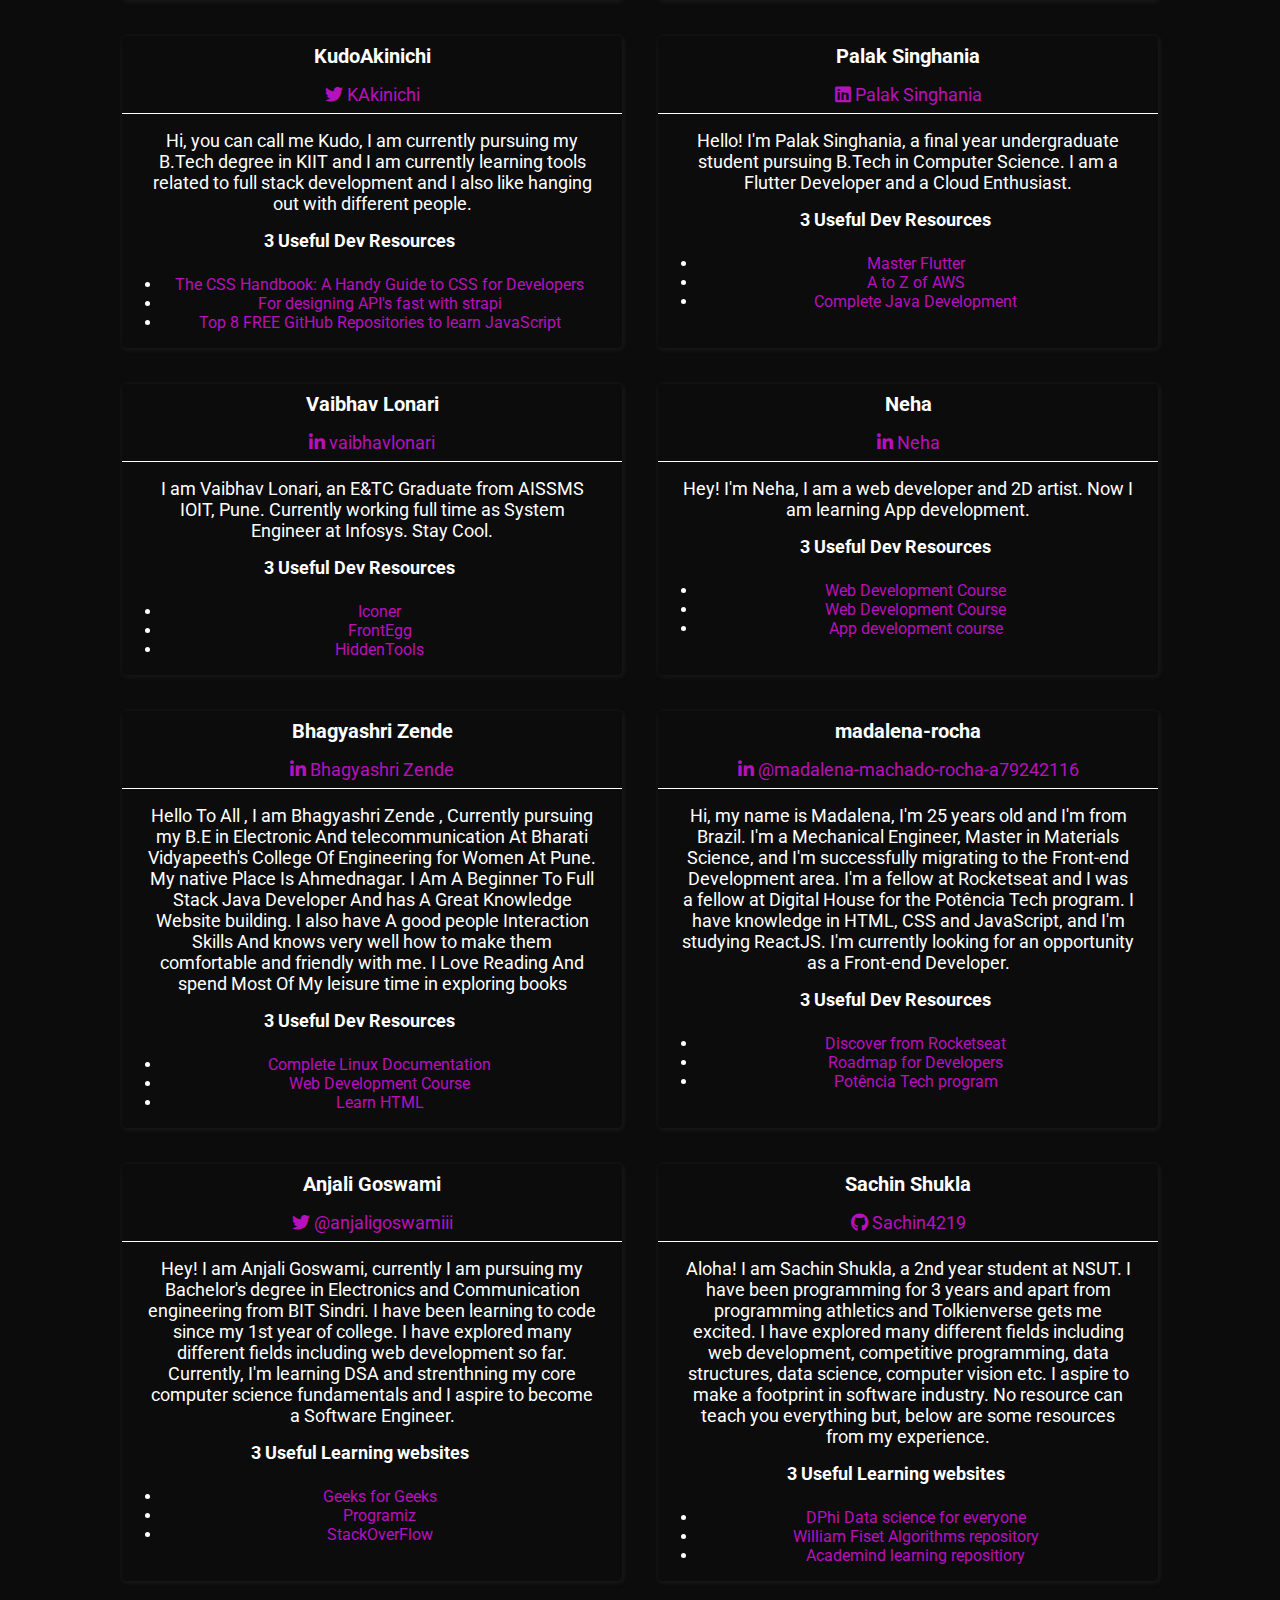
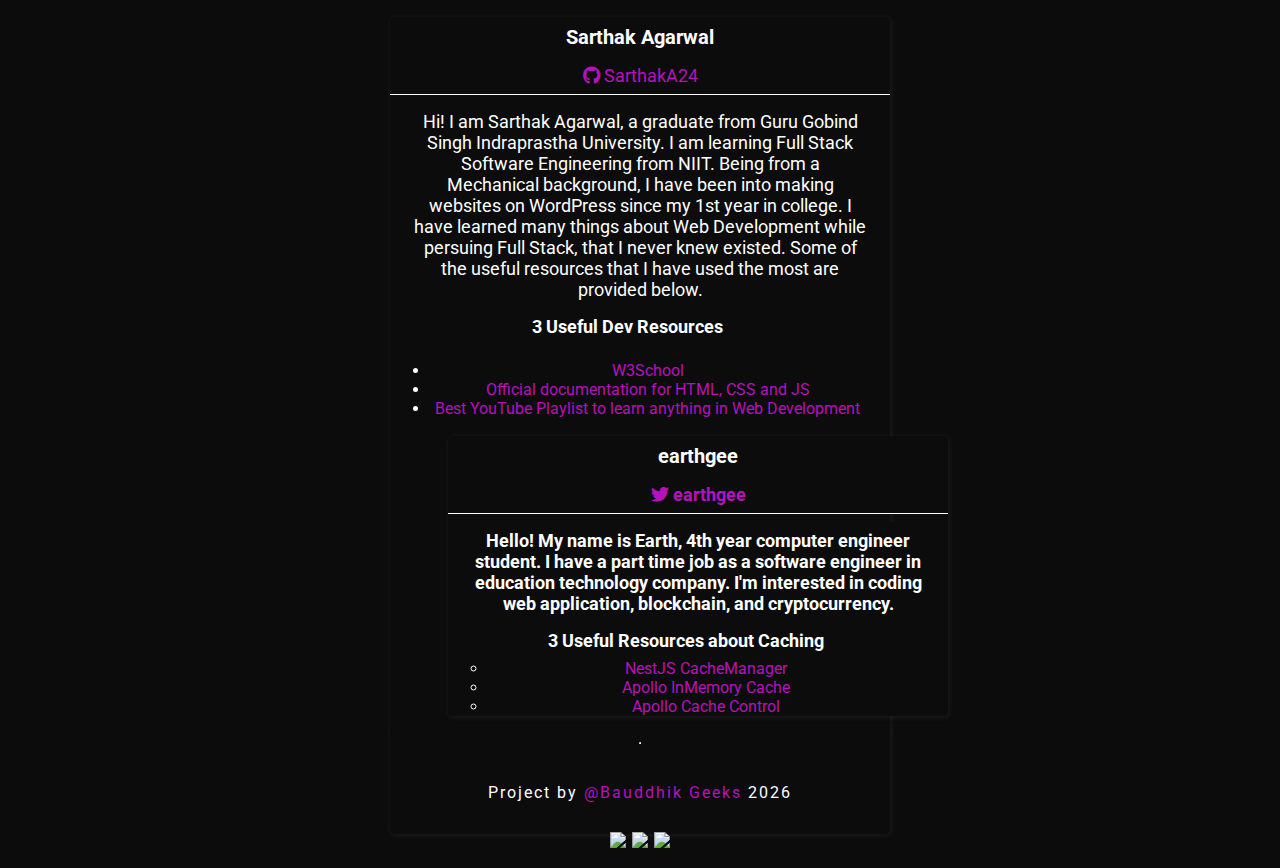
==== commit 11c72a41: "Merge branch 'main' into main" ====
--- a/index.html
+++ b/index.html
@@ -1938,32 +1938,87 @@
             </div>
             <!-- ________*Anjali* Contributor card END ________  -->
 
-            <!-- ________ *Ankush* Contributor card START ________  -->
-            <div class="card">
-                <p class="name">Ankush</p>
-                <p class="contact">
-                    <i class="fab fa-twitter"></i>
-                    <a href="https://www.twitter.com/AnkushCodes" target="_blank">@AnkushCodes</a>
-                </p>
-                <p class="about">Hi, I'm Ankush - A MERN stack developer in the making. I talk about books, cats, tech, and mental health. I'm a 2nd year Electronics undergrad at VIT. Find me on Twitter and let's get talking!</p>
-                <div class="resources">
-                    <p>3 Useful Dev Resources</p>
-                    <ul>
-                        <li>
-                            <a href="https://www.flaticon.com" target="_blank" title="First Resource">Flaticon - Vector icons</a>
-                        </li>
-                        <li>
-                            <a href="https://builtwith.com" target="_blank" title="Second Resource">Built With</a>
-                        </li>
-                        <li>
-                            <a href="https://www.favicon.cc" target="_blank" title="Third resource">Favicon creator</a>
-                        </li>
-                    </ul>
-                </div>
-            </div>
-
-            <!-- ________ *Ankush* Contributor card END ________  -->
-        
+            <!-- ________*Sachin4219* Contributor card Start ________  -->
+            <div class="card">
+                <p class="name">Sachin Shukla</p>
+                <p class="contact">
+                    <i class="fab fa-github"></i>
+                    <a href="https://github.com/Sachin4219" target="_blank">Sachin4219</a>
+                </p>
+                <p class="about">Aloha! I am Sachin Shukla, a 2nd year student at NSUT.
+                    I have been programming for 3 years and apart from programming athletics and Tolkienverse gets me excited.
+                    I have explored many different fields including web development, competitive programming, data structures, data
+                    science, computer vision etc.
+                    I aspire to make a footprint in software industry. No resource can teach you everything but, below are some
+                    resources from my experience.</p>
+                <div class="resources">
+                    <p>3 Useful Learning websites</p>
+                    <ul>
+                        <li>
+                            <a href="https://dphi.tech/courses" target="_blank" title="DPhi learning">DPhi Data science for everyone</a>
+                        </li>
+                        <li>
+                            <a href="https://github.com/williamfiset/Algorithms" target="_blank"
+                                title="William Fiset Algorithms">William Fiset Algorithms repository</a>
+                        </li>
+                        <li>
+                            <a href="https://github.com/academind" target="_blank"
+                                title="Academind repository">Academind learning repositiory</a>
+                        </li>
+                    </ul>
+                </div>
+            </div>
+            <!-- ________Sachin4219* Contributor card END ________  -->
+
+            <!-- ________*SarthakA24* Contributor card Start ________  -->
+            <div class="card">
+                <p class="name">Sarthak Agarwal</p>
+                <p class="contact">
+                    <i class="fab fa-github"></i>
+                    <a href="https://github.com/SarthakA24" target="_blank">SarthakA24</a>
+                </p>
+                <p class="about">Hi! I am Sarthak Agarwal, a graduate from Guru Gobind Singh Indraprastha University. I am learning Full Stack Software Engineering from NIIT. Being from a Mechanical background, I have been into making websites on WordPress since my 1st year in college. I have learned many things about Web Development while persuing Full Stack, that I never knew existed. Some of the useful resources that I have used the most are provided below.</p>
+                <div class="resources">
+                    <p>3 Useful Dev Resources</p>
+                    <ul>
+                        <li>
+                            <a href="https://www.w3schools.com/" target="_blank" title="W3School">W3School</a>
+                        </li>
+                        <li>
+                            <a href="https://developer.mozilla.org/en-US/" target="_blank" title="Mozilla Documentation">Official documentation for HTML, CSS and JS</a>
+                        </li>
+                        <li>
+                            <a href="https://www.youtube.com/playlist?list=PLZlA0Gpn_vH85jM1TWO6TdCtSr6ruglWn" target="_blank" title="Learn X in Y Minutes">Best YouTube Playlist to learn anything in Web Development</a>
+            <!-- ________*SarthakA24* Contributor card END ________  -->
+            
+            <!-- ________*earth1168* Contributor card Start ________  -->
+
+            <div class="card">
+                <p class="name">earthgee</p>
+                <p class="contact">
+                    <i class="fab fa-twitter"></i>
+                    <a href="https://twitter.com/blacklotus1168" target="_blank">earthgee</a>
+                </p>
+                <p class="about">Hello! My name is Earth, 4th year computer engineer student. I have a part time job as a software engineer in education technology company. I'm interested in coding web application, blockchain, and cryptocurrency.</p>
+                <div class="resources">
+                    <p>3 Useful Resources about Caching</p>
+                    <ul>
+                        <li>
+                            <a href="https://docs.nestjs.com/techniques/caching" target="_blank" title="NestJS CacheManager">NestJS CacheManager</a>
+                        </li>
+                        <li>
+                            <a href="https://www.apollographql.com/docs/react/caching/cache-configuration/" target="_blank" title="Apollo InMemory Cache">Apollo InMemory Cache</a>
+                        </li>
+                        <li>
+                            <a href="https://github.com/MichalLytek/type-graphql/tree/master/examples/apollo-cache" target="_blank" title="Apollo Cache Control">Apollo Cache Control</a>
+                        </li>
+                    </ul>
+                </div>
+            </div>
+
+            <!-- ________*earth1168* Contributor card End ________  -->
+
+
             <!-- <<<<< Do not change anything below this line >>>>> -->
             <!-- -------------------------------------------------- -->
   
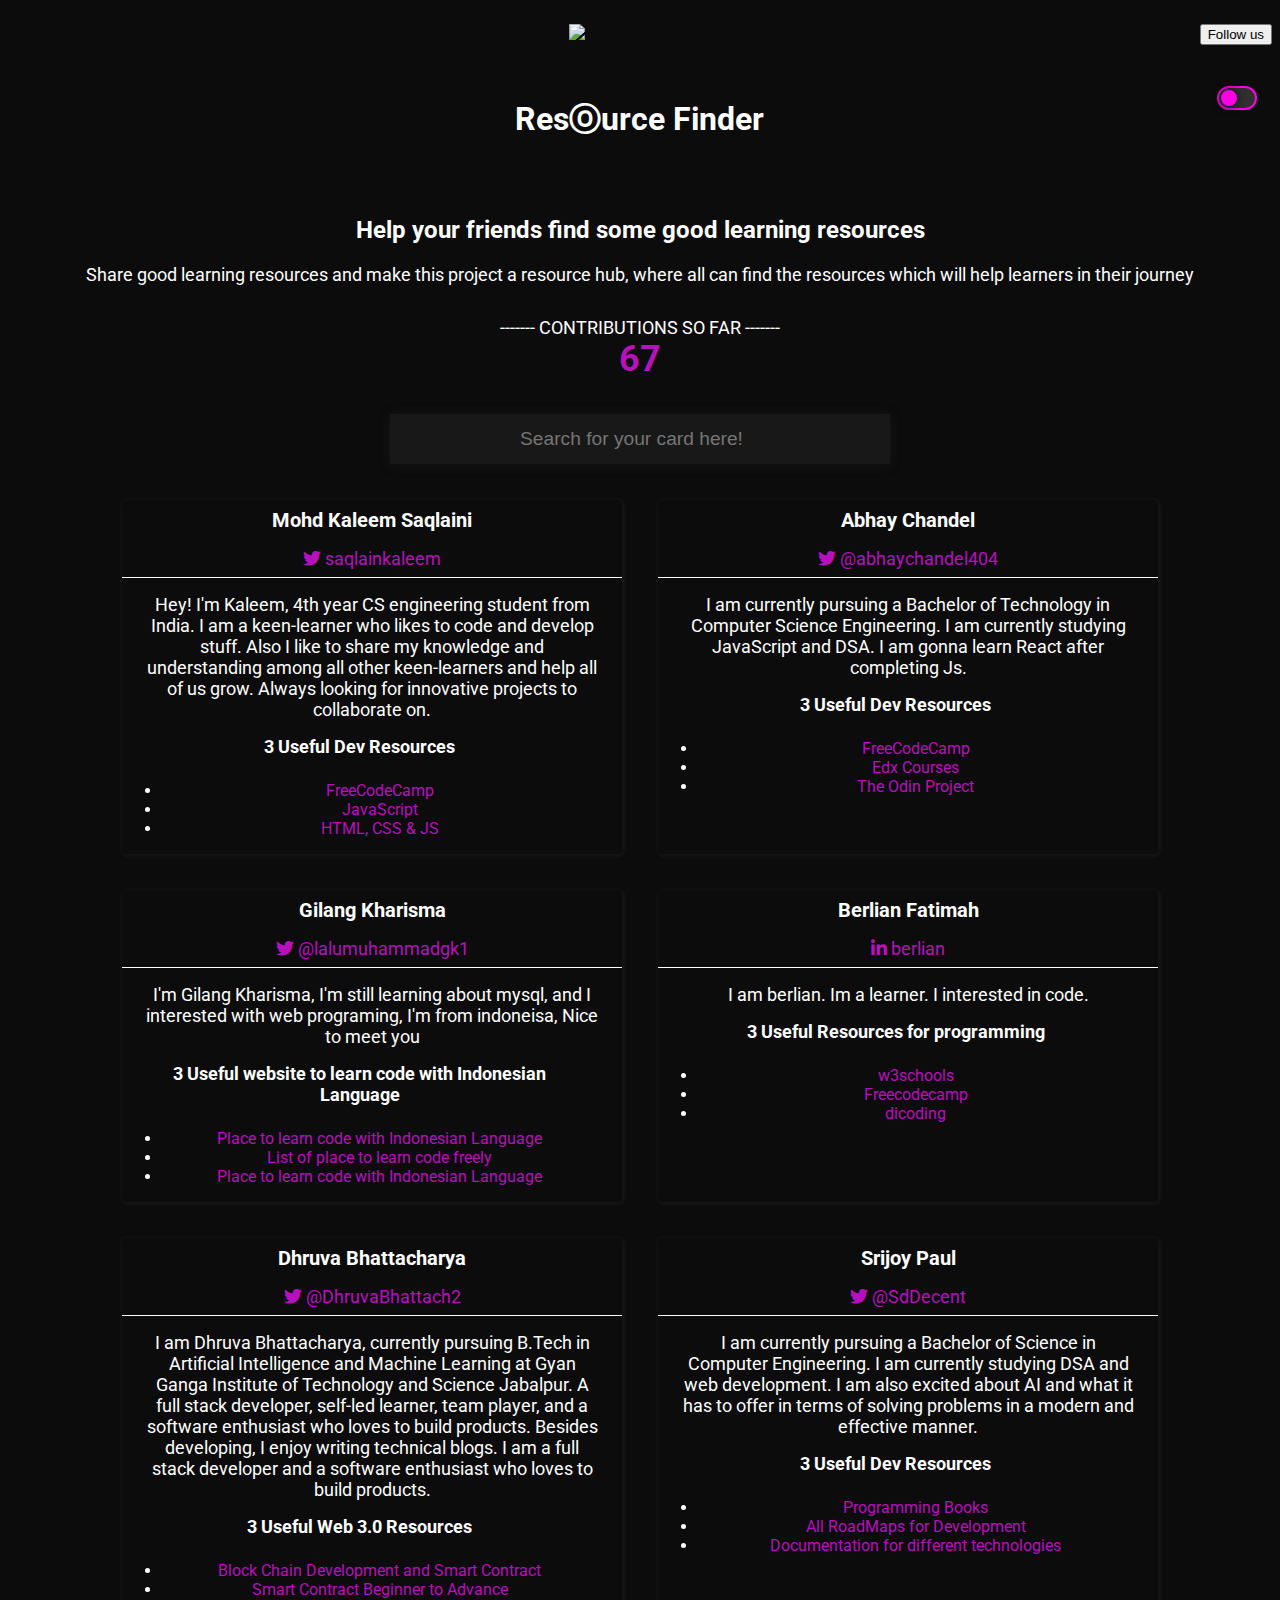
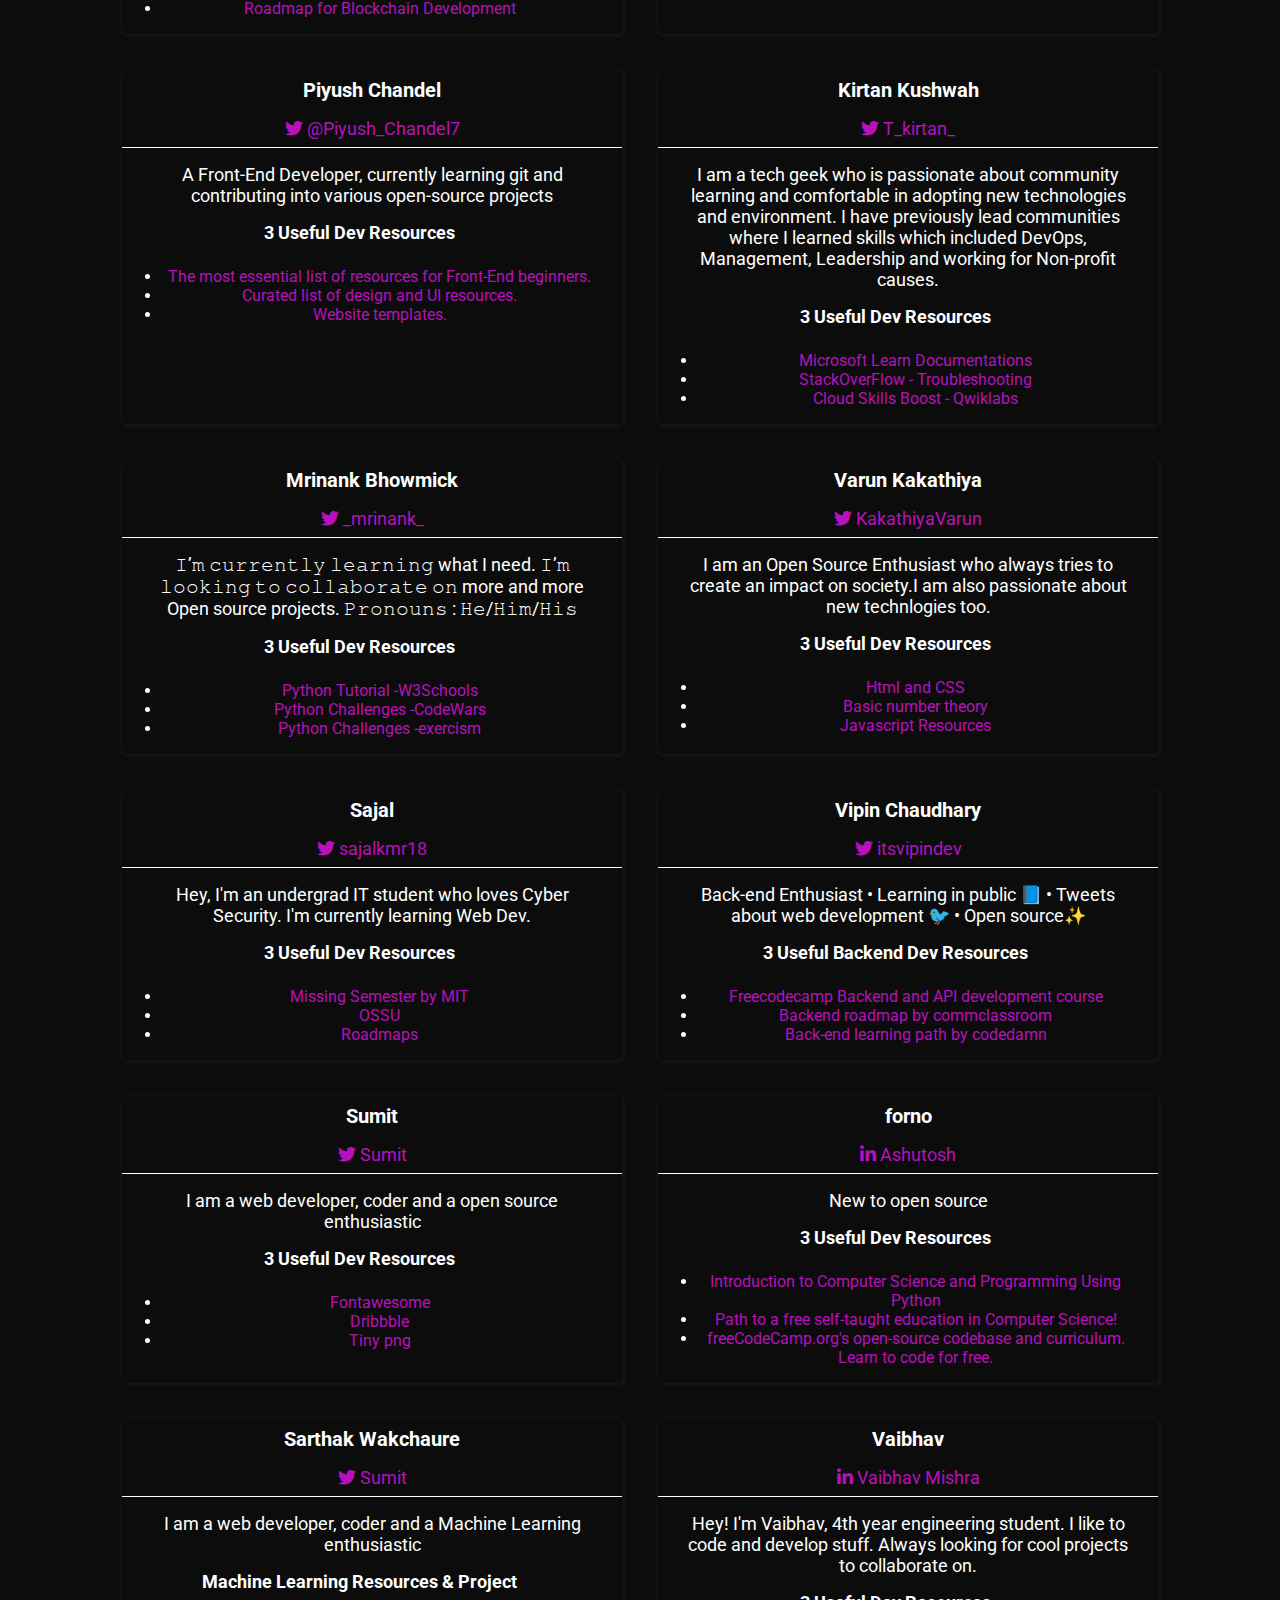
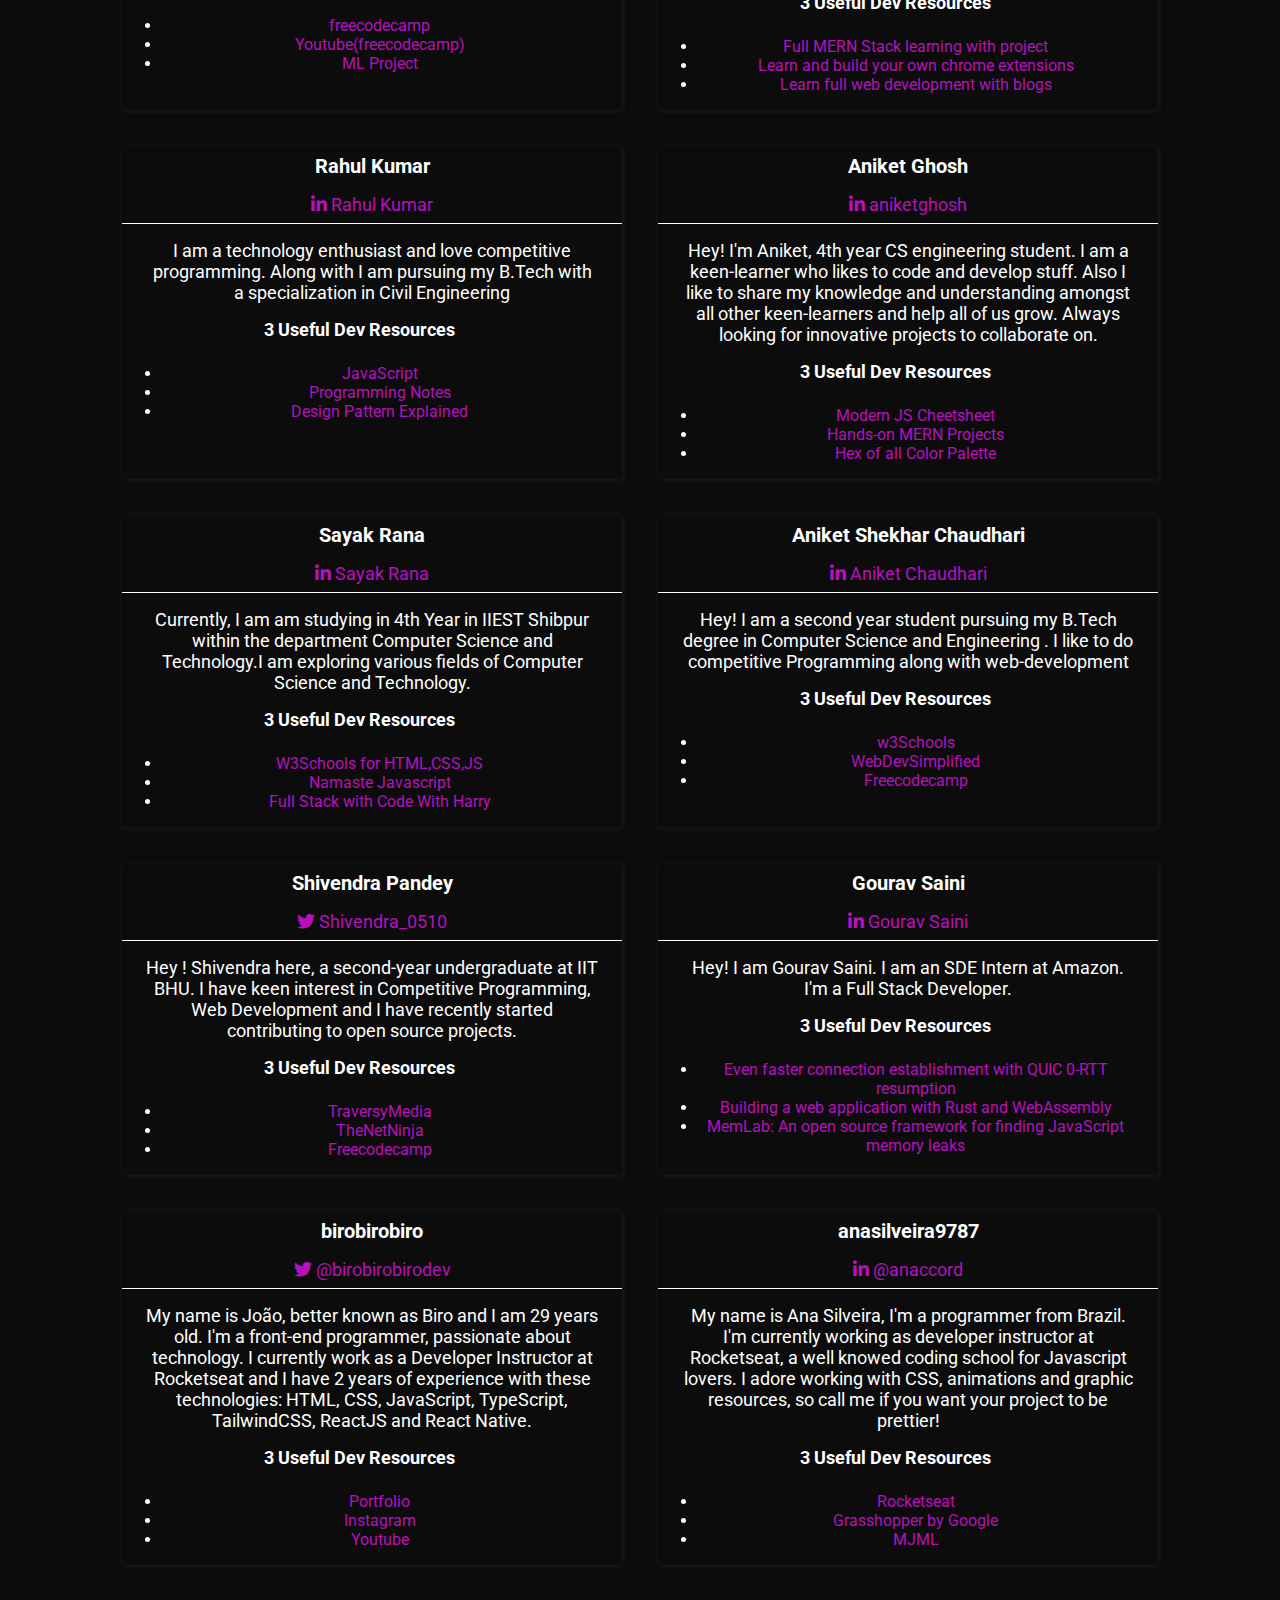
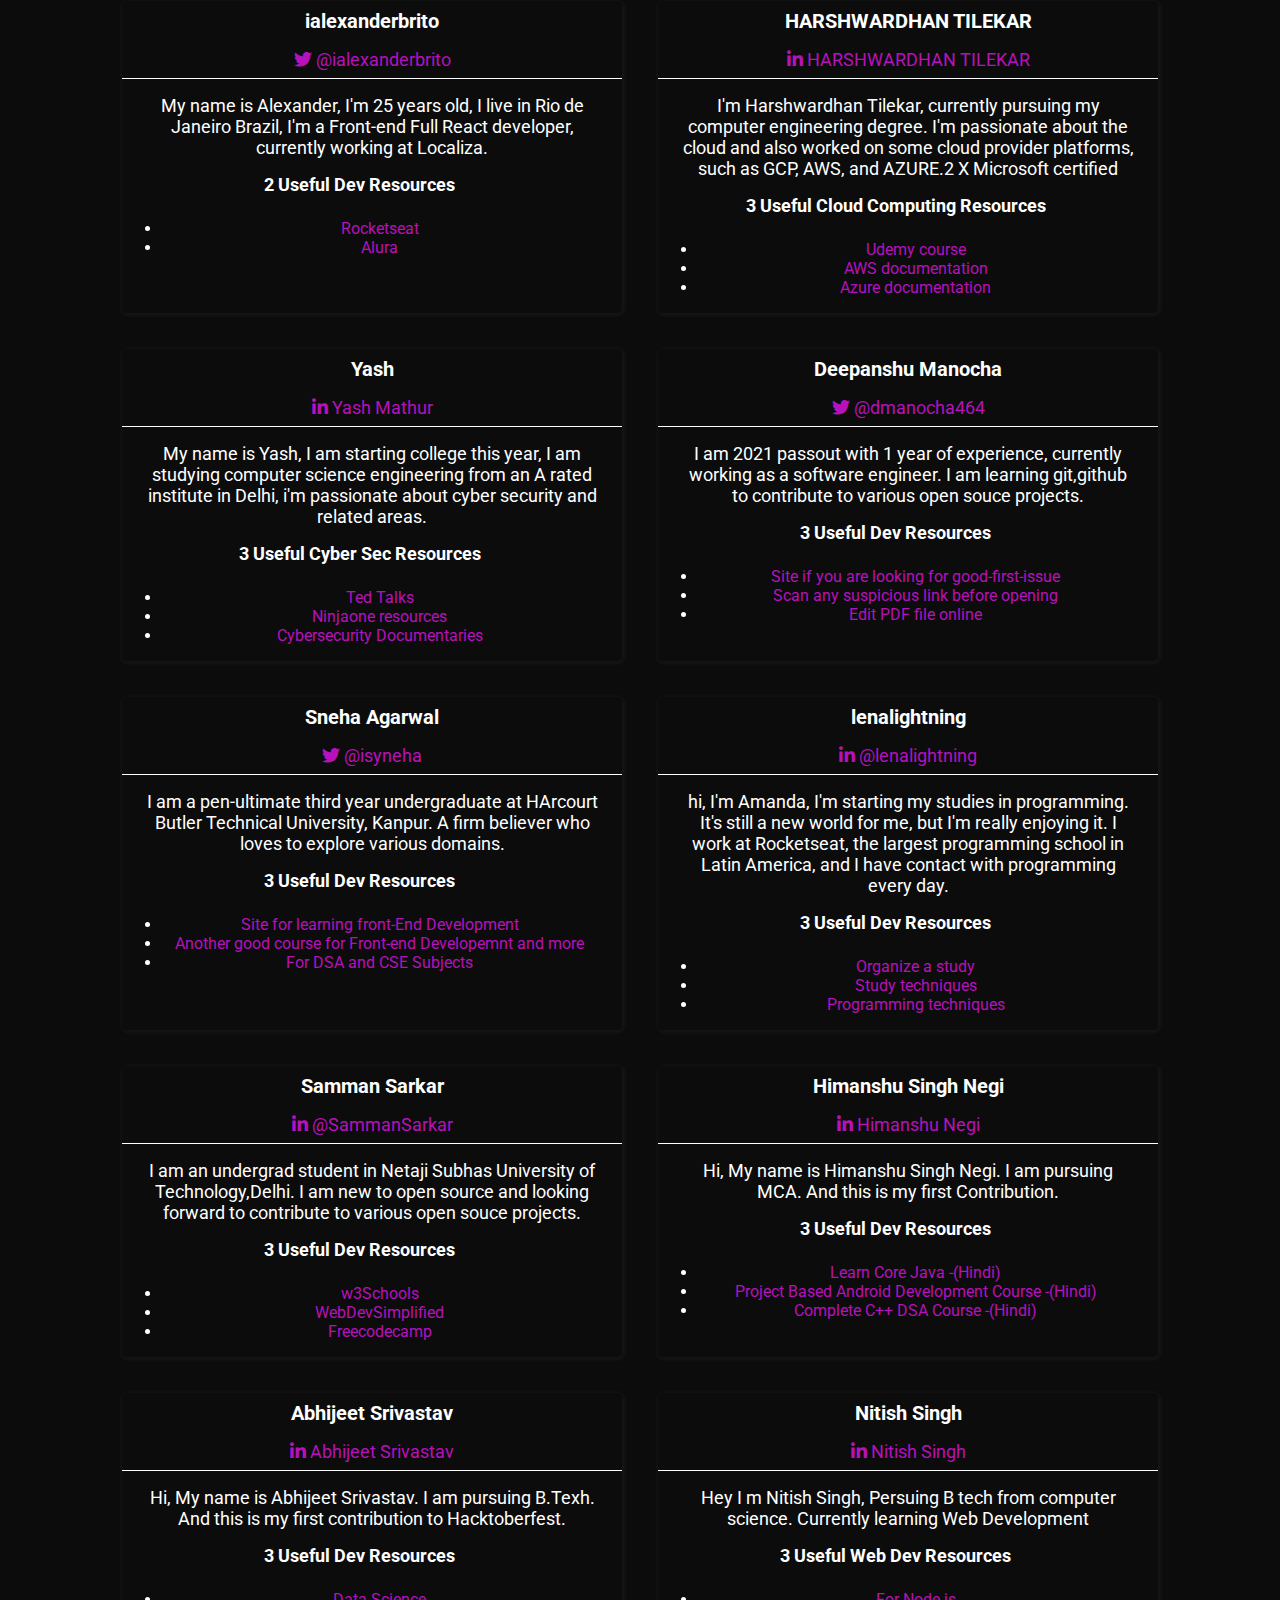
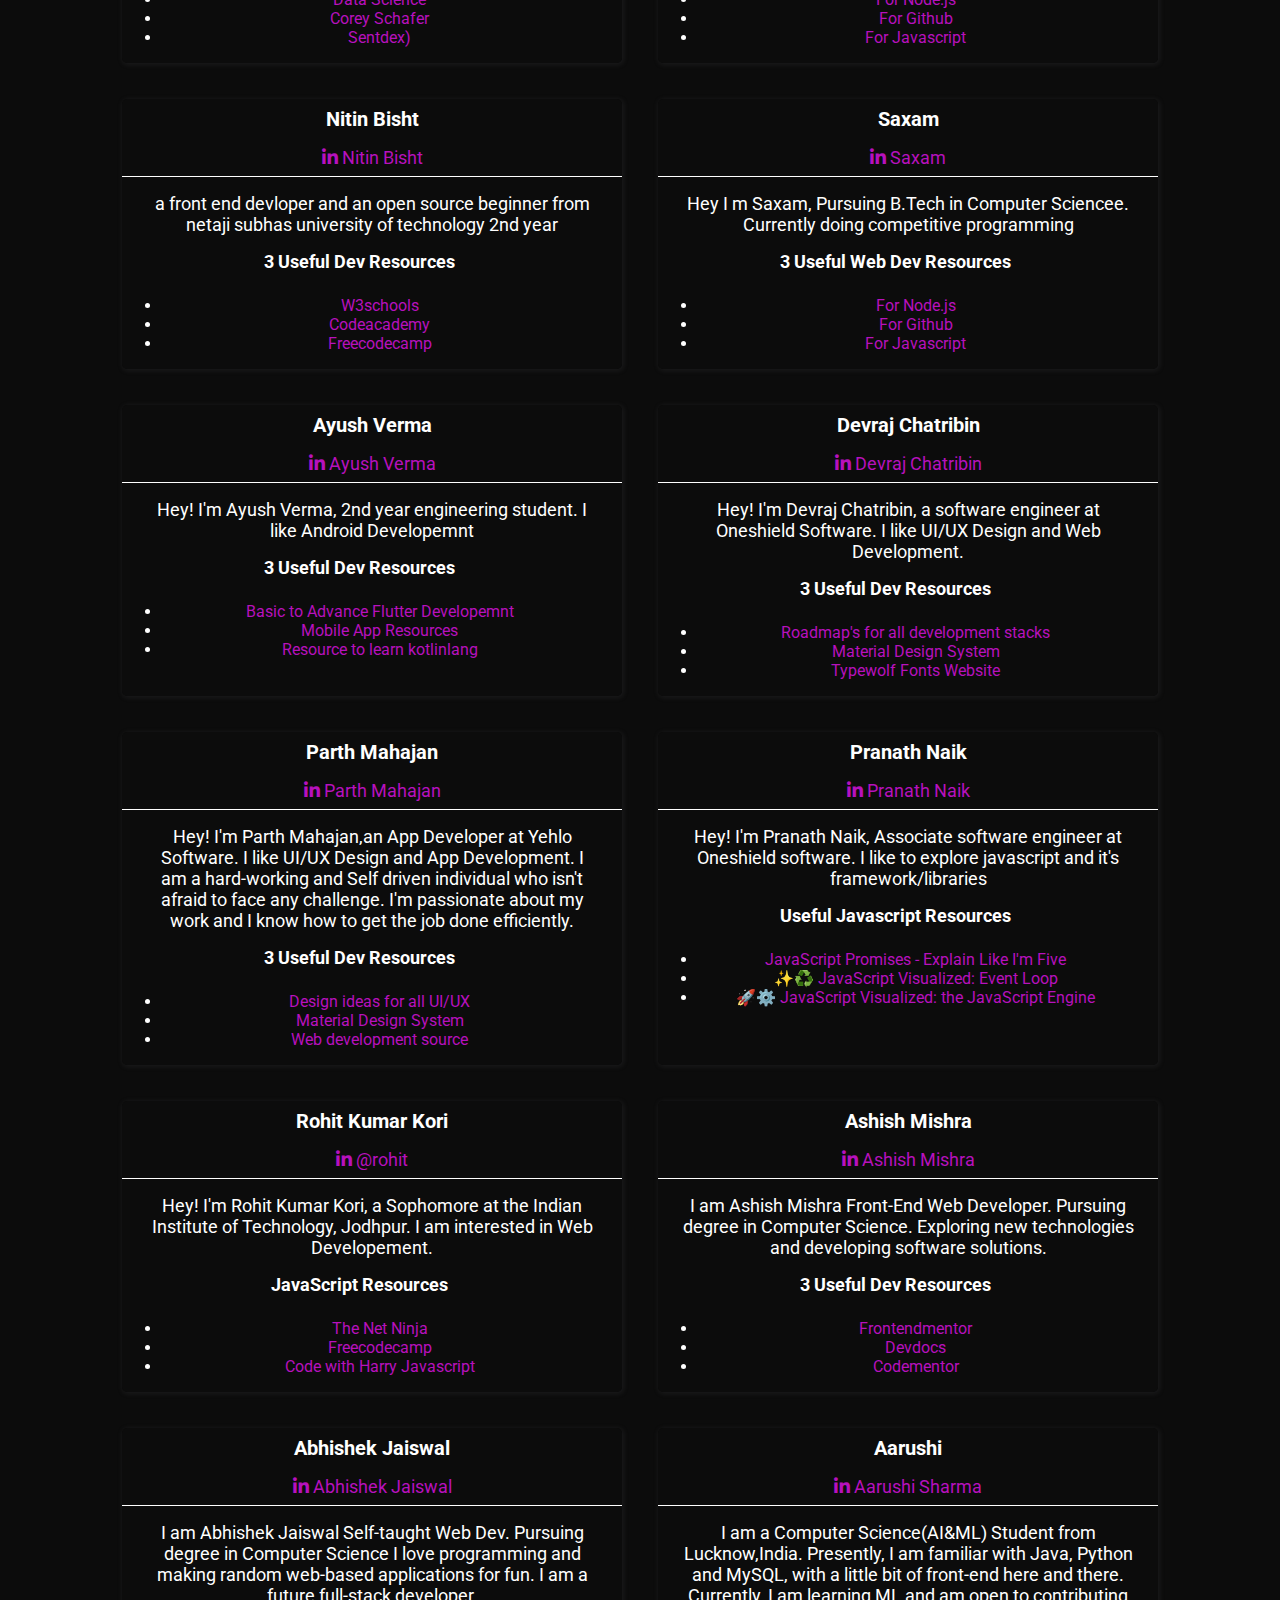
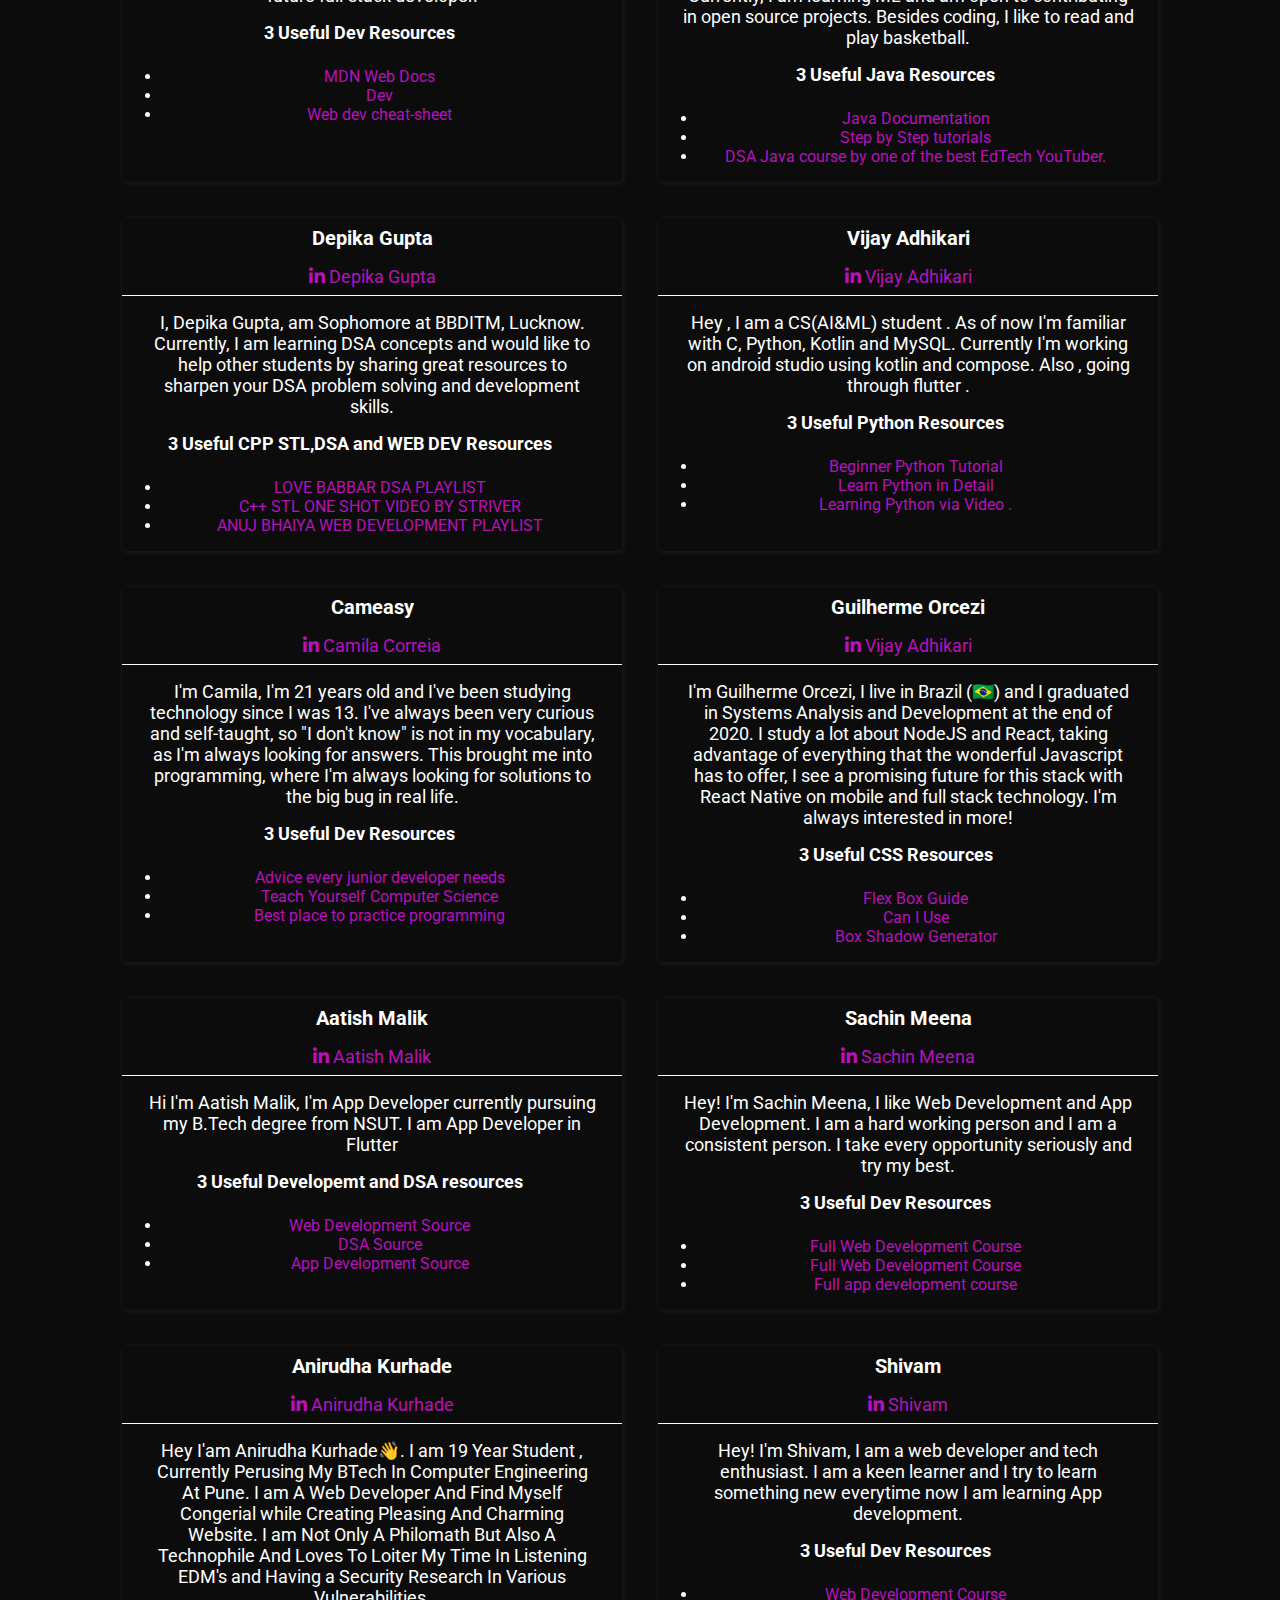
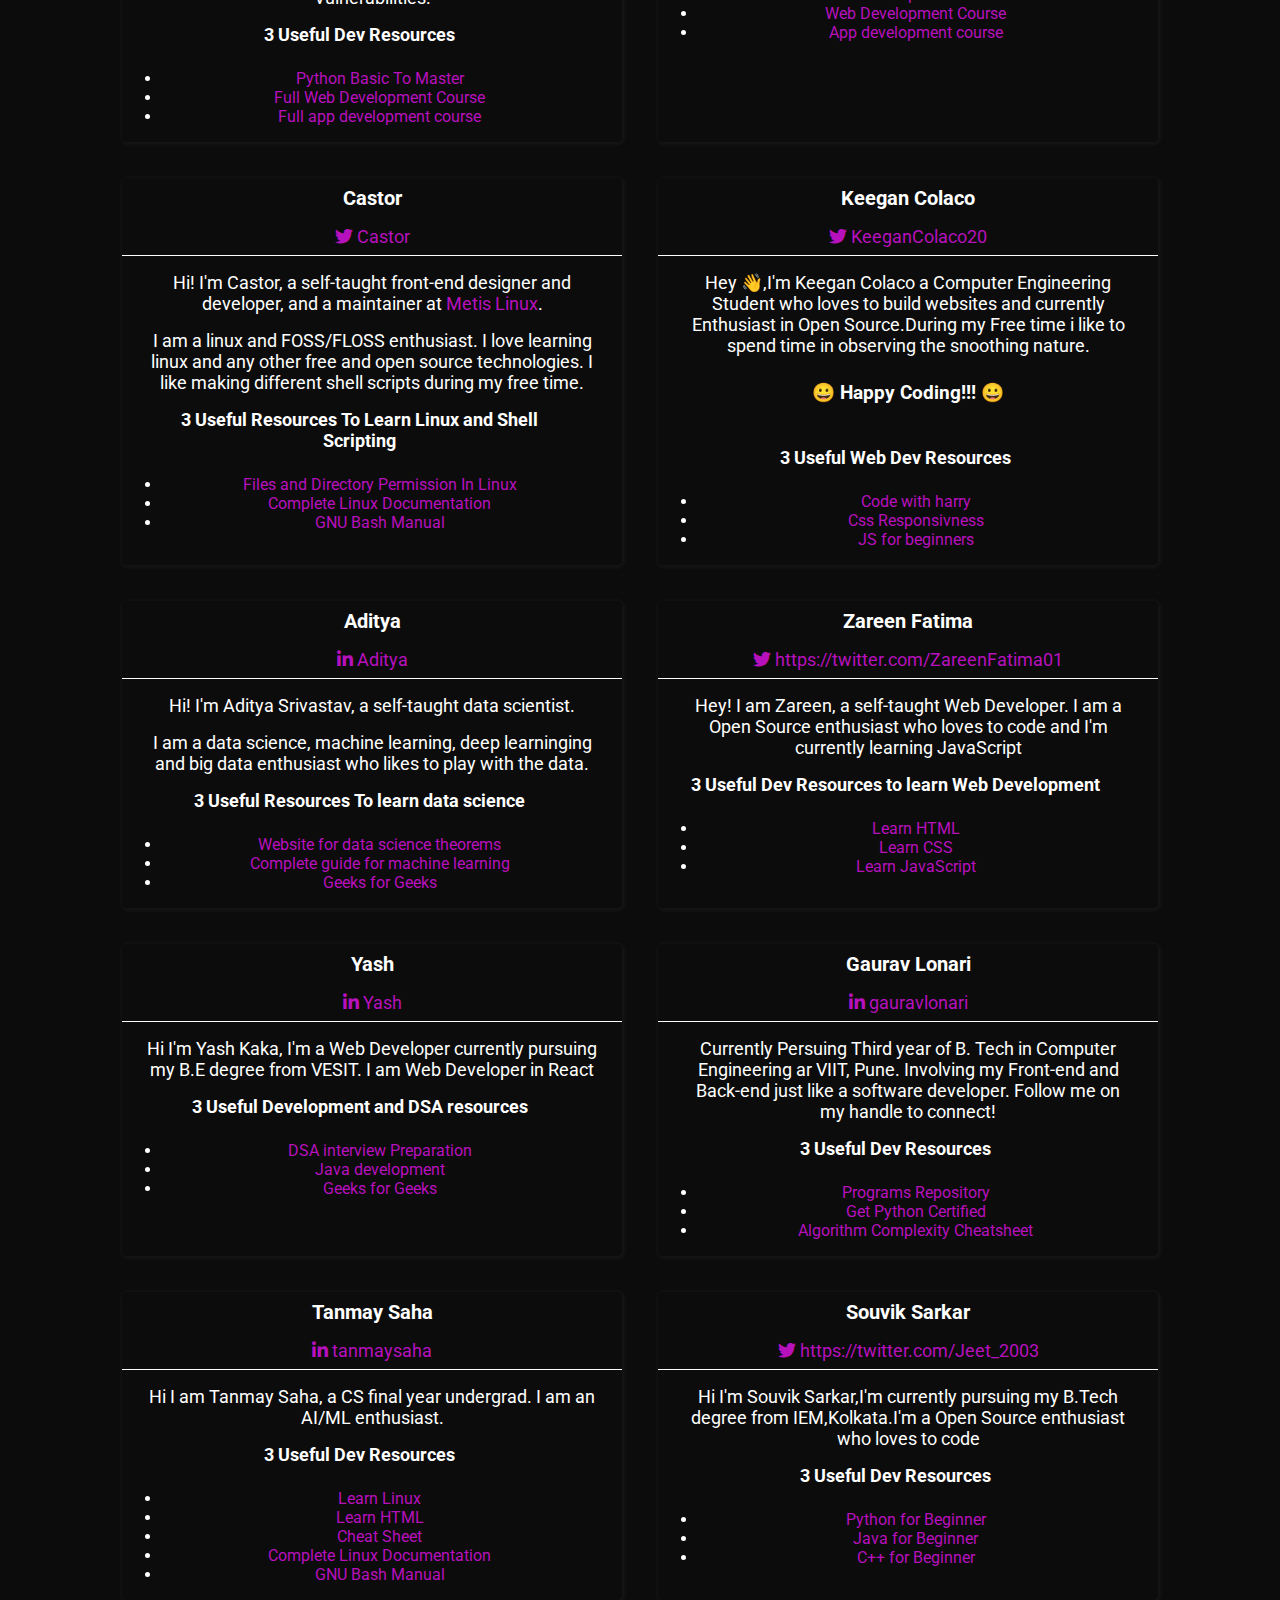
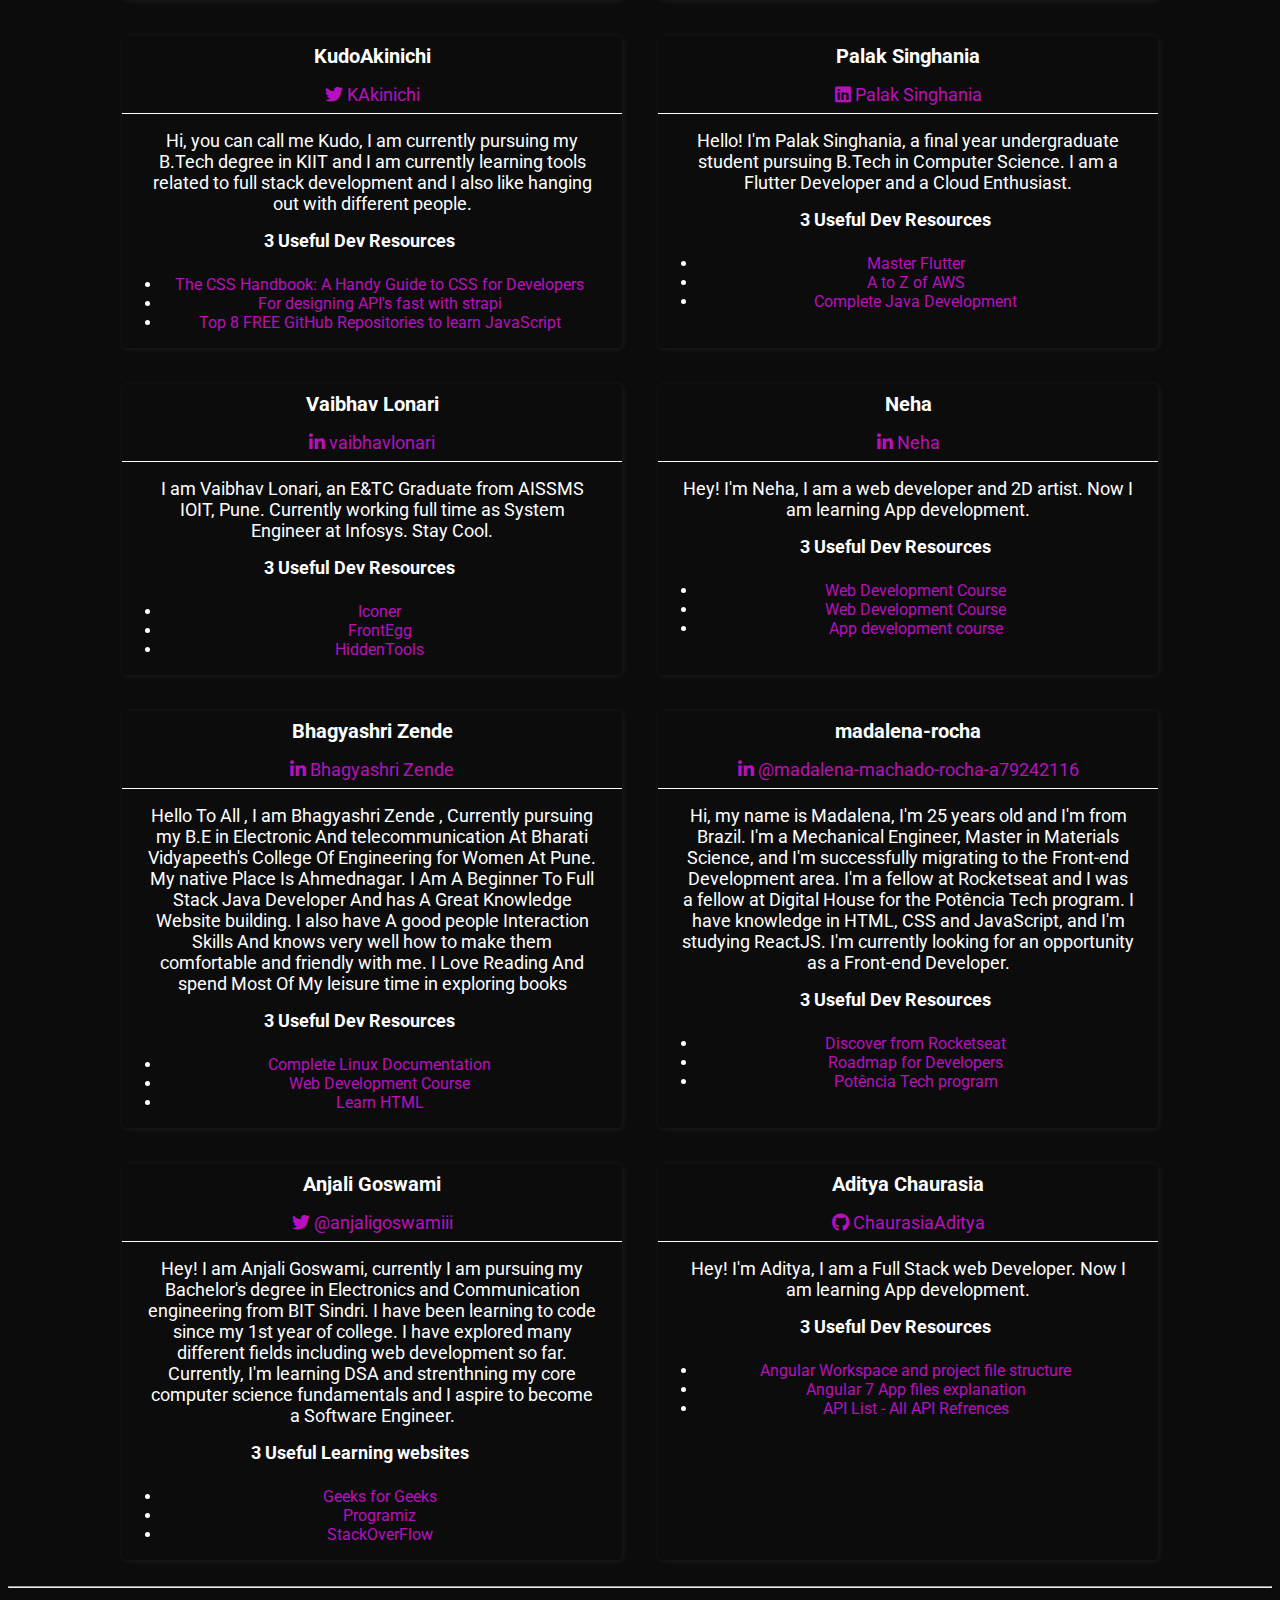
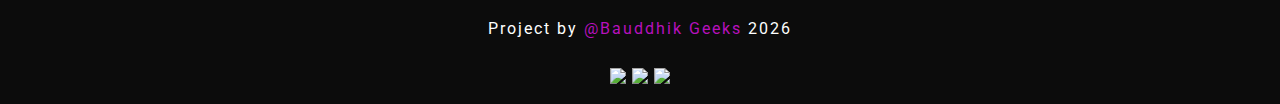
==== commit eb58be5a: "Added Aditya's Resource Card" ====
--- a/index.html
+++ b/index.html
@@ -1938,87 +1938,31 @@
             </div>
             <!-- ________*Anjali* Contributor card END ________  -->
 
-            <!-- ________*Sachin4219* Contributor card Start ________  -->
-            <div class="card">
-                <p class="name">Sachin Shukla</p>
+            <!-- ________ *Aditya Contributor card START ________  -->
+            <div class="card">
+                <p class="name">Aditya Chaurasia</p>
                 <p class="contact">
                     <i class="fab fa-github"></i>
-                    <a href="https://github.com/Sachin4219" target="_blank">Sachin4219</a>
-                </p>
-                <p class="about">Aloha! I am Sachin Shukla, a 2nd year student at NSUT.
-                    I have been programming for 3 years and apart from programming athletics and Tolkienverse gets me excited.
-                    I have explored many different fields including web development, competitive programming, data structures, data
-                    science, computer vision etc.
-                    I aspire to make a footprint in software industry. No resource can teach you everything but, below are some
-                    resources from my experience.</p>
-                <div class="resources">
-                    <p>3 Useful Learning websites</p>
-                    <ul>
-                        <li>
-                            <a href="https://dphi.tech/courses" target="_blank" title="DPhi learning">DPhi Data science for everyone</a>
-                        </li>
-                        <li>
-                            <a href="https://github.com/williamfiset/Algorithms" target="_blank"
-                                title="William Fiset Algorithms">William Fiset Algorithms repository</a>
-                        </li>
-                        <li>
-                            <a href="https://github.com/academind" target="_blank"
-                                title="Academind repository">Academind learning repositiory</a>
-                        </li>
-                    </ul>
-                </div>
-            </div>
-            <!-- ________Sachin4219* Contributor card END ________  -->
-
-            <!-- ________*SarthakA24* Contributor card Start ________  -->
-            <div class="card">
-                <p class="name">Sarthak Agarwal</p>
-                <p class="contact">
-                    <i class="fab fa-github"></i>
-                    <a href="https://github.com/SarthakA24" target="_blank">SarthakA24</a>
-                </p>
-                <p class="about">Hi! I am Sarthak Agarwal, a graduate from Guru Gobind Singh Indraprastha University. I am learning Full Stack Software Engineering from NIIT. Being from a Mechanical background, I have been into making websites on WordPress since my 1st year in college. I have learned many things about Web Development while persuing Full Stack, that I never knew existed. Some of the useful resources that I have used the most are provided below.</p>
-                <div class="resources">
-                    <p>3 Useful Dev Resources</p>
-                    <ul>
-                        <li>
-                            <a href="https://www.w3schools.com/" target="_blank" title="W3School">W3School</a>
-                        </li>
-                        <li>
-                            <a href="https://developer.mozilla.org/en-US/" target="_blank" title="Mozilla Documentation">Official documentation for HTML, CSS and JS</a>
-                        </li>
-                        <li>
-                            <a href="https://www.youtube.com/playlist?list=PLZlA0Gpn_vH85jM1TWO6TdCtSr6ruglWn" target="_blank" title="Learn X in Y Minutes">Best YouTube Playlist to learn anything in Web Development</a>
-            <!-- ________*SarthakA24* Contributor card END ________  -->
-            
-            <!-- ________*earth1168* Contributor card Start ________  -->
-
-            <div class="card">
-                <p class="name">earthgee</p>
-                <p class="contact">
-                    <i class="fab fa-twitter"></i>
-                    <a href="https://twitter.com/blacklotus1168" target="_blank">earthgee</a>
-                </p>
-                <p class="about">Hello! My name is Earth, 4th year computer engineer student. I have a part time job as a software engineer in education technology company. I'm interested in coding web application, blockchain, and cryptocurrency.</p>
-                <div class="resources">
-                    <p>3 Useful Resources about Caching</p>
-                    <ul>
-                        <li>
-                            <a href="https://docs.nestjs.com/techniques/caching" target="_blank" title="NestJS CacheManager">NestJS CacheManager</a>
-                        </li>
-                        <li>
-                            <a href="https://www.apollographql.com/docs/react/caching/cache-configuration/" target="_blank" title="Apollo InMemory Cache">Apollo InMemory Cache</a>
-                        </li>
-                        <li>
-                            <a href="https://github.com/MichalLytek/type-graphql/tree/master/examples/apollo-cache" target="_blank" title="Apollo Cache Control">Apollo Cache Control</a>
-                        </li>
-                    </ul>
-                </div>
-            </div>
-
-            <!-- ________*earth1168* Contributor card End ________  -->
-
-
+                    <a href="https://github.com/ChaurasiaAditya" target="_blank">ChaurasiaAditya</a>
+                </p>
+                <p class="about">Hey! I'm Aditya, I am a Full Stack web Developer. Now I am learning App development.</p>
+                <div class="resources">
+                    <p>3 Useful Dev Resources</p>
+                    <ul>
+                        <li>
+                            <a href="https://angular.io/guide/file-structure" target="_blank" title="First Resource">Angular Workspace and project file structure</a>
+                        </li>
+                        <li>
+                            <a href="https://www.javatpoint.com/angular-7-files-explanation" target="_blank" title="Second Resource">Angular 7 App files explanation</a>
+                        </li>
+                        <li>
+                            <a href="https://angular.io/api" target="_blank" title="Third resource">API List - All API Refrences</a>
+                        </li>
+                    </ul>
+                </div>
+            </div>
+            <!-- ________*Aditya* Contributor card END ________  -->
+        
             <!-- <<<<< Do not change anything below this line >>>>> -->
             <!-- -------------------------------------------------- -->
   
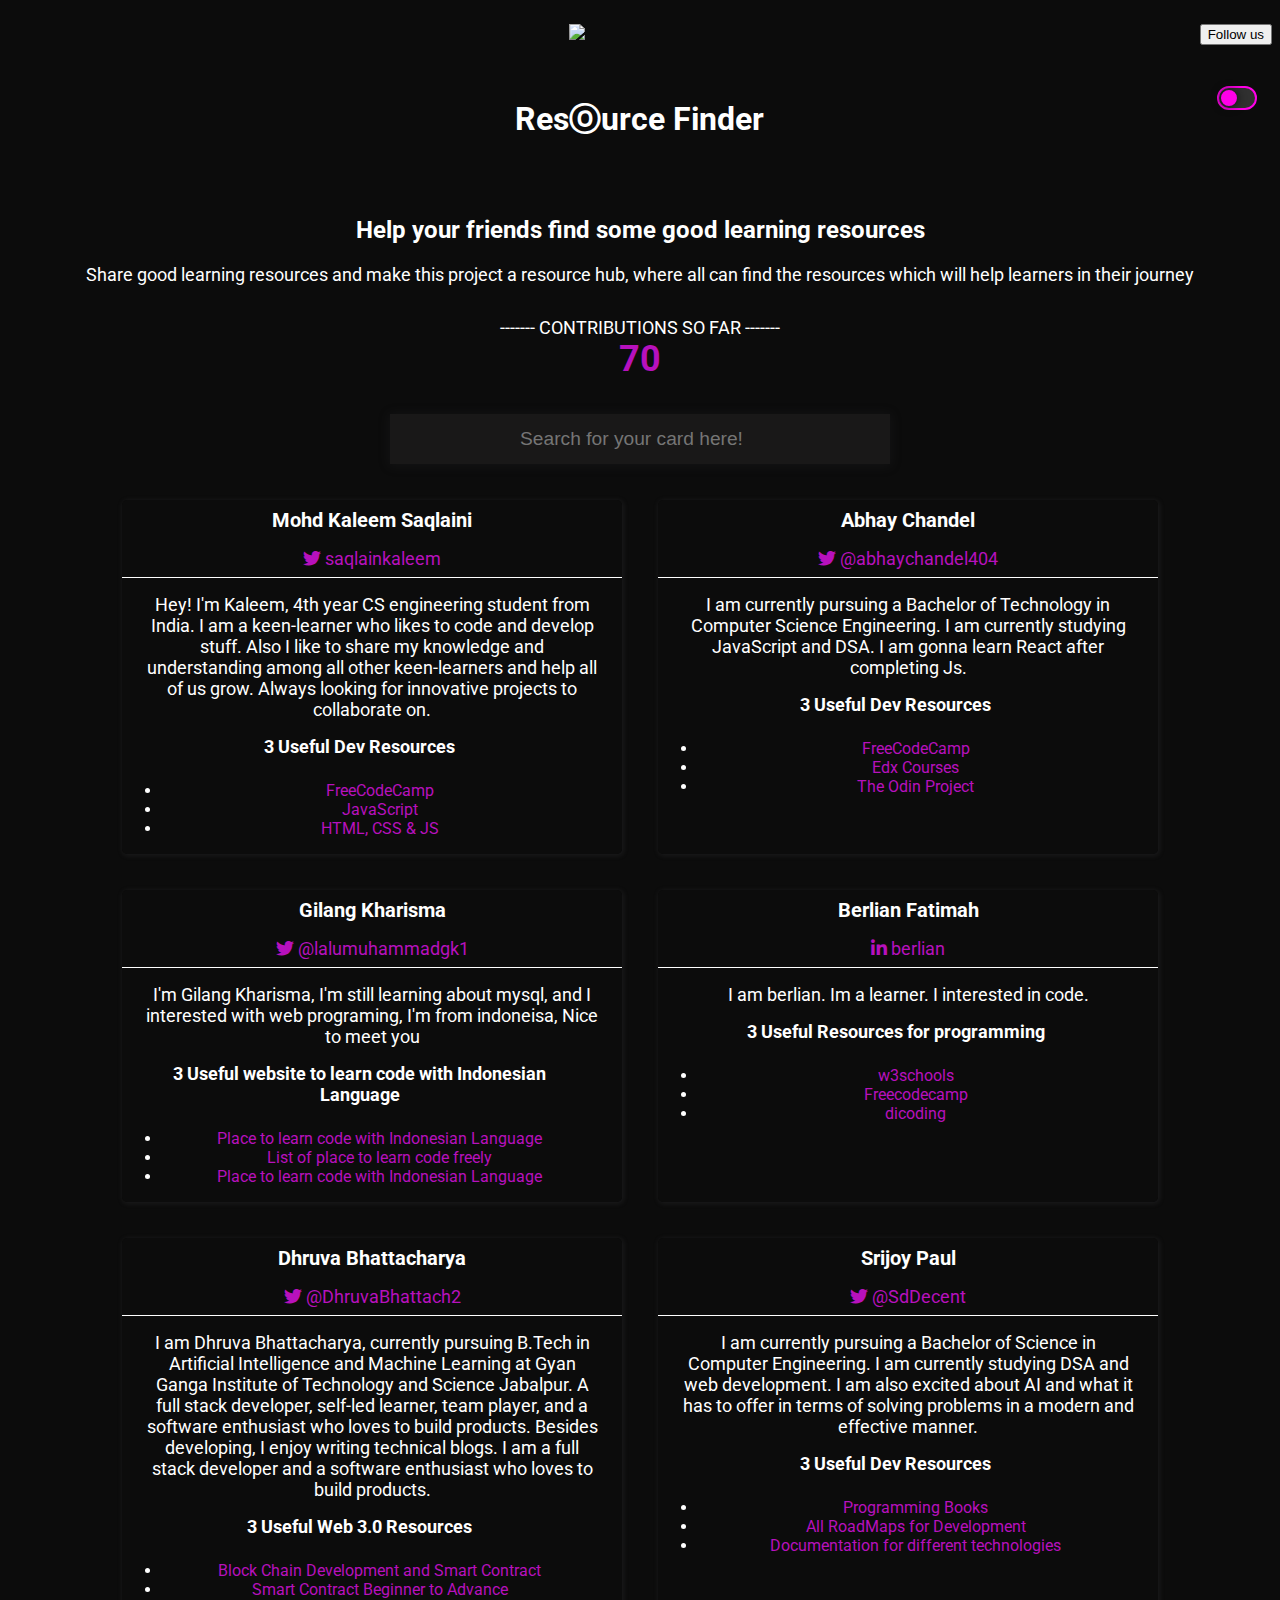
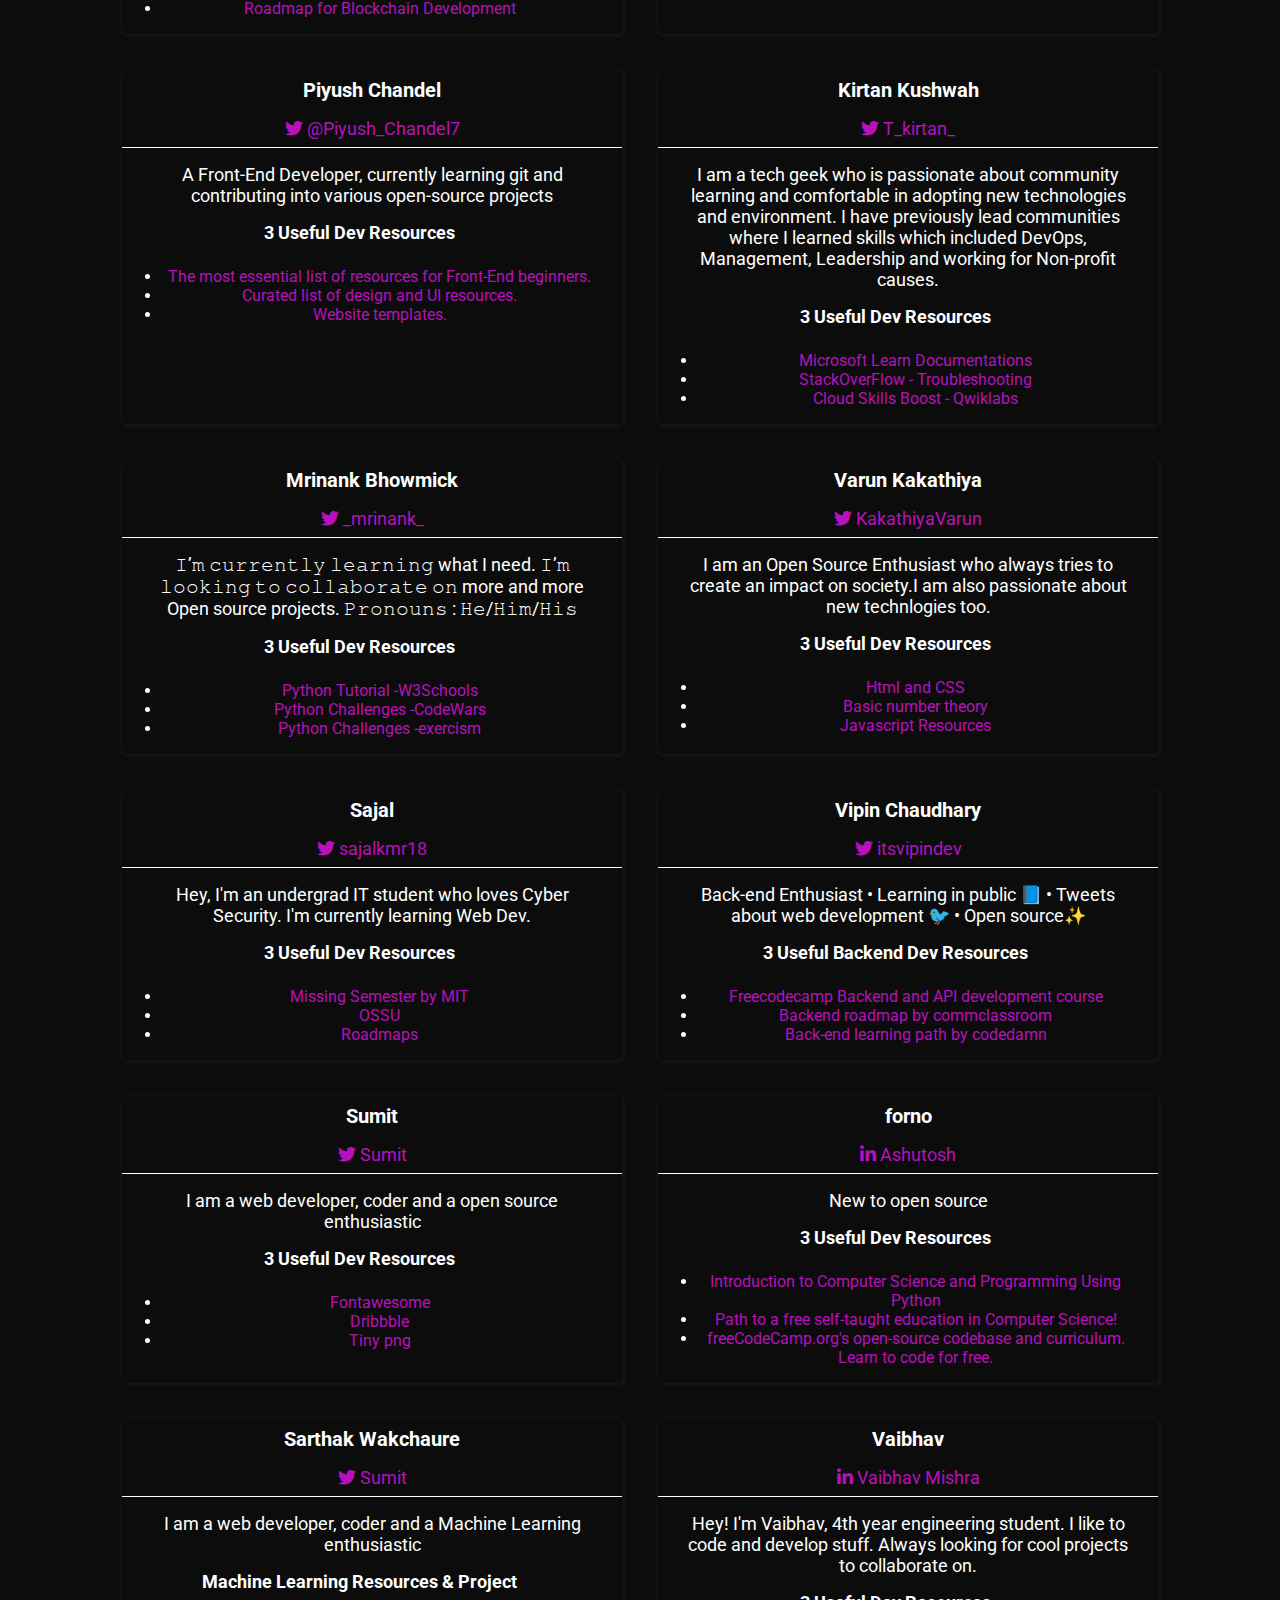
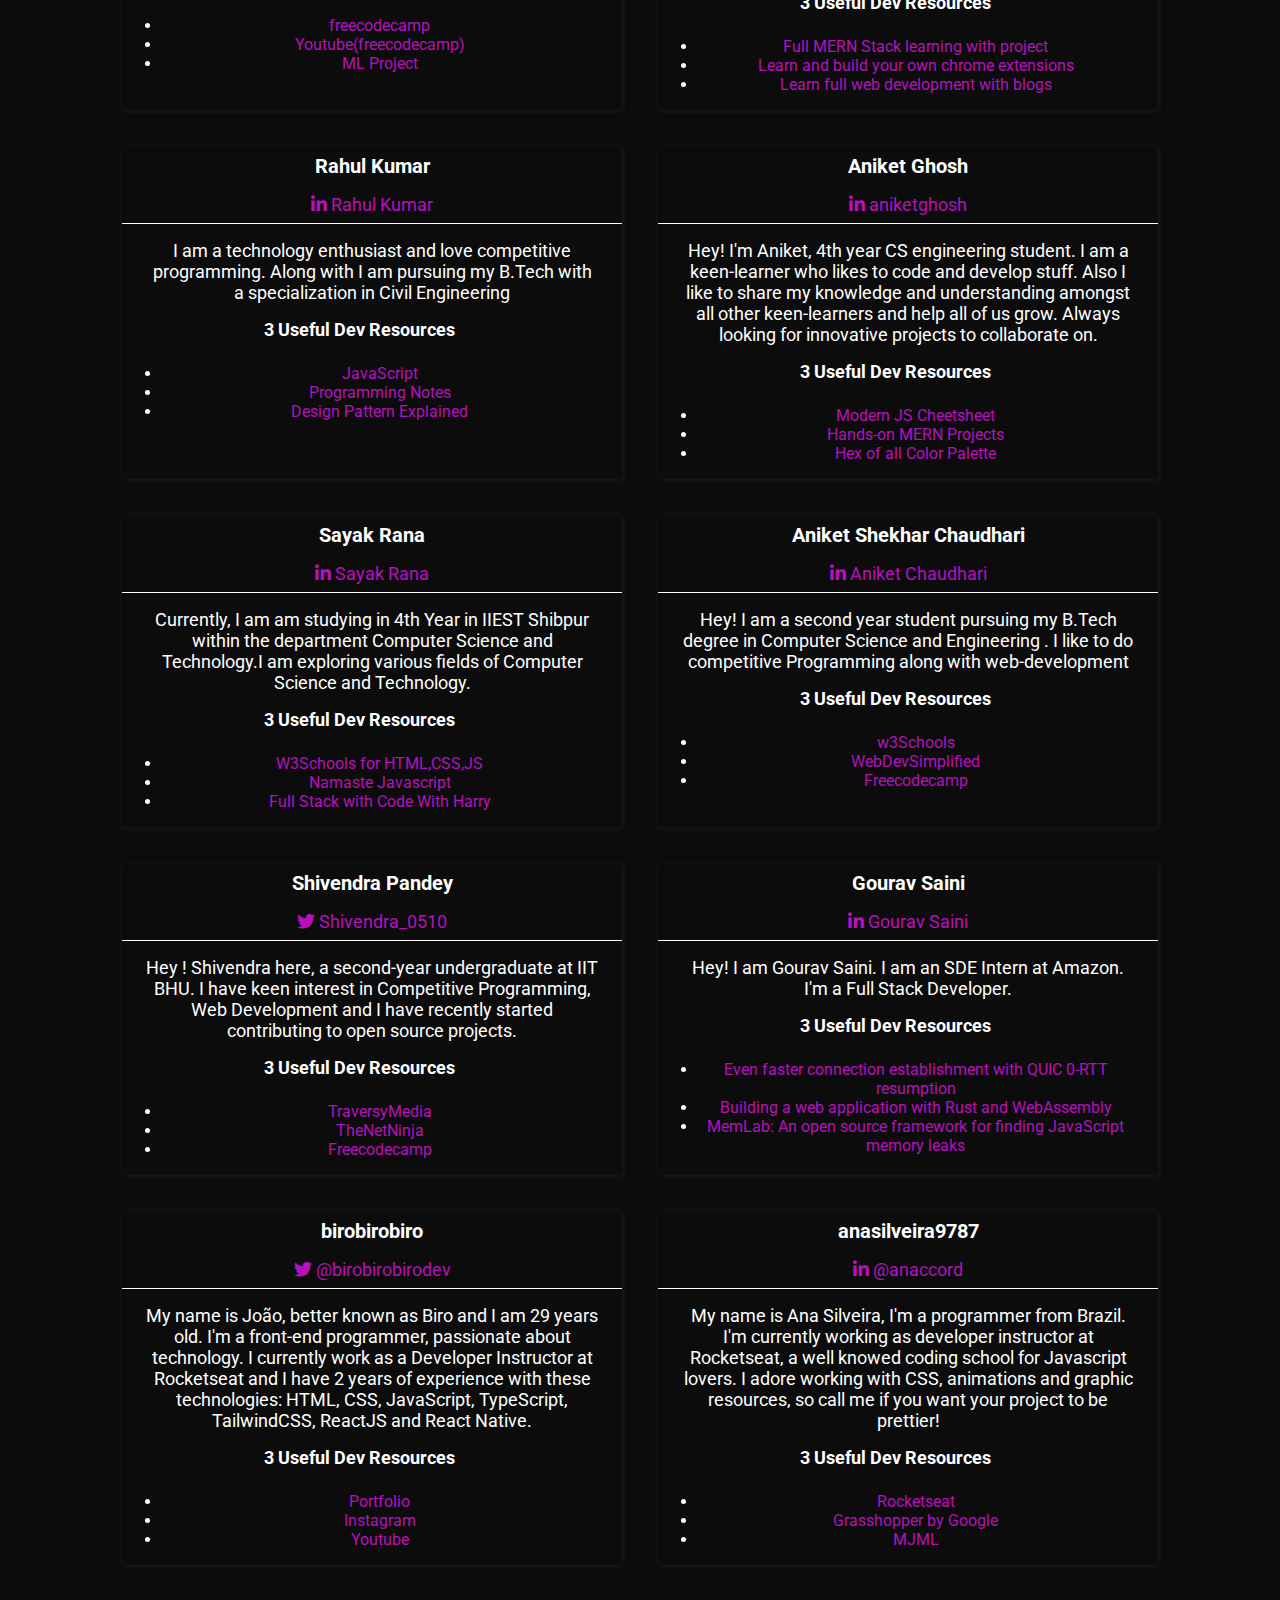
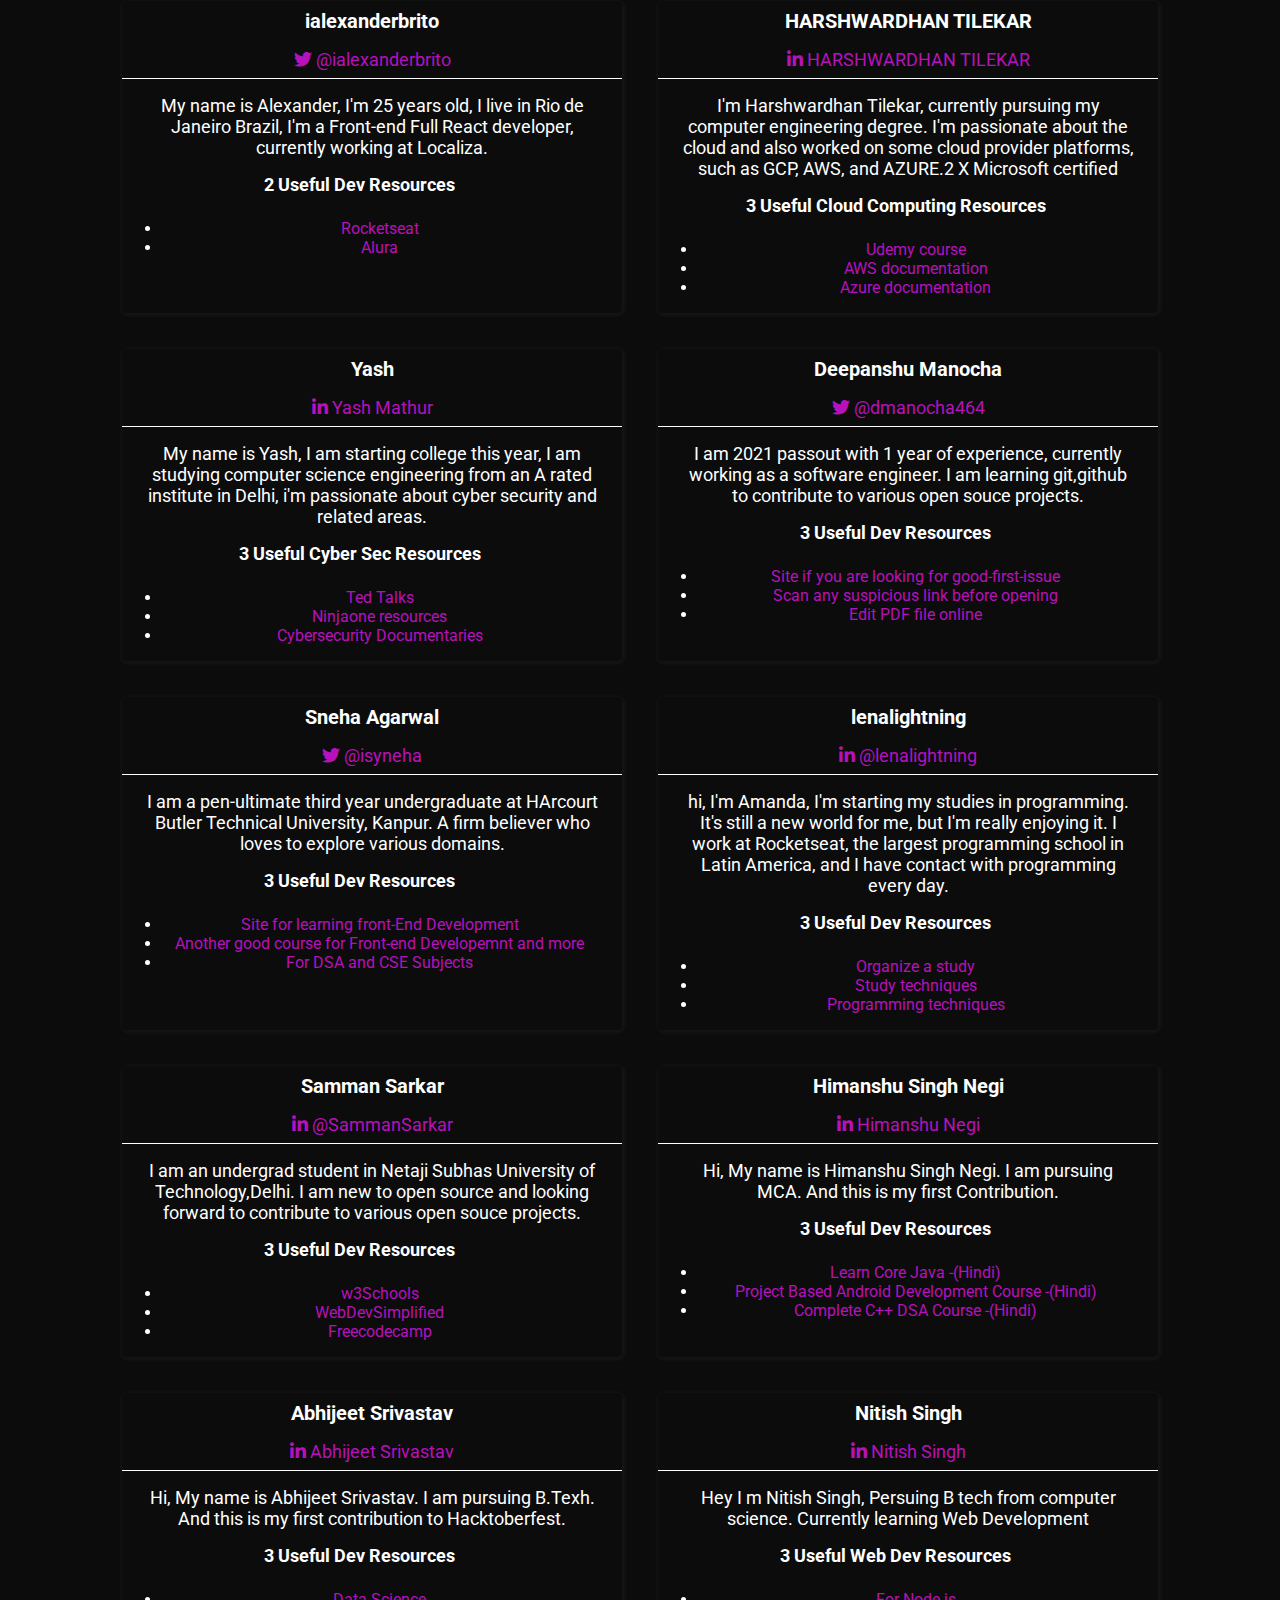
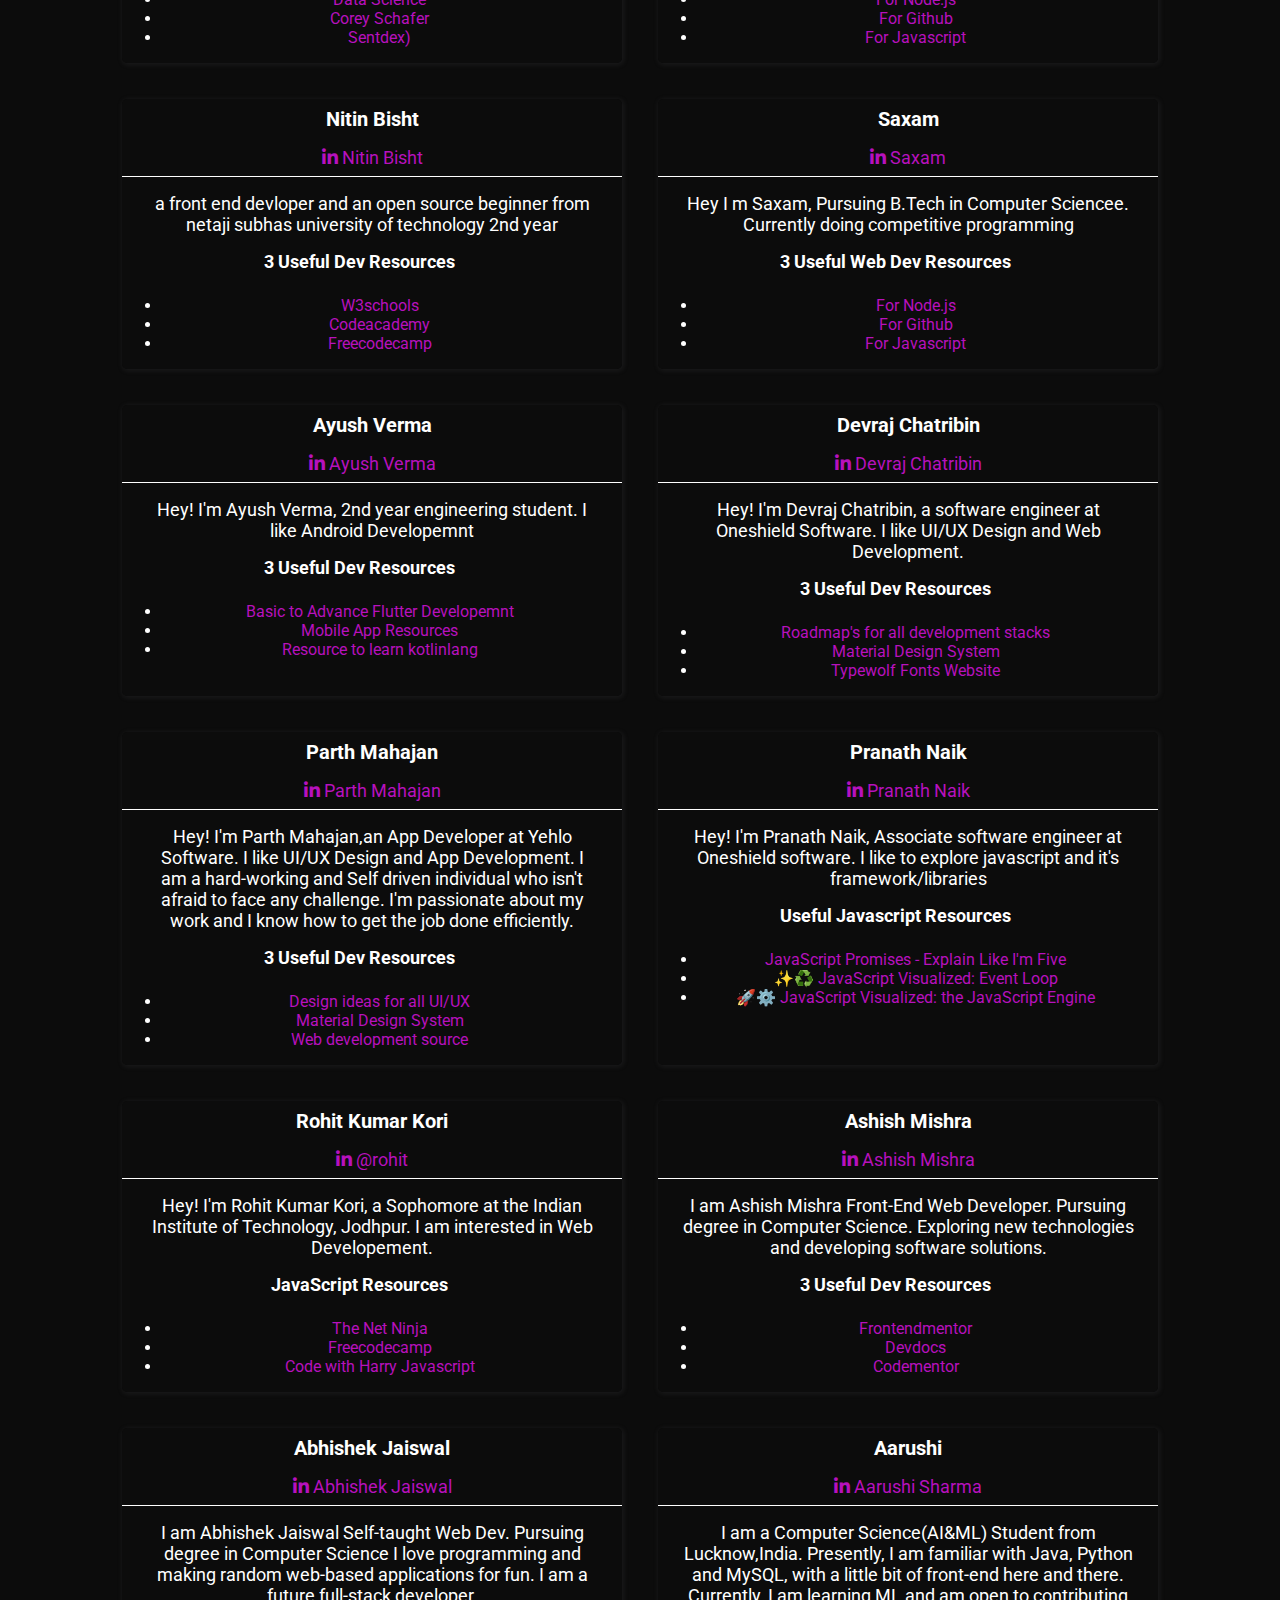
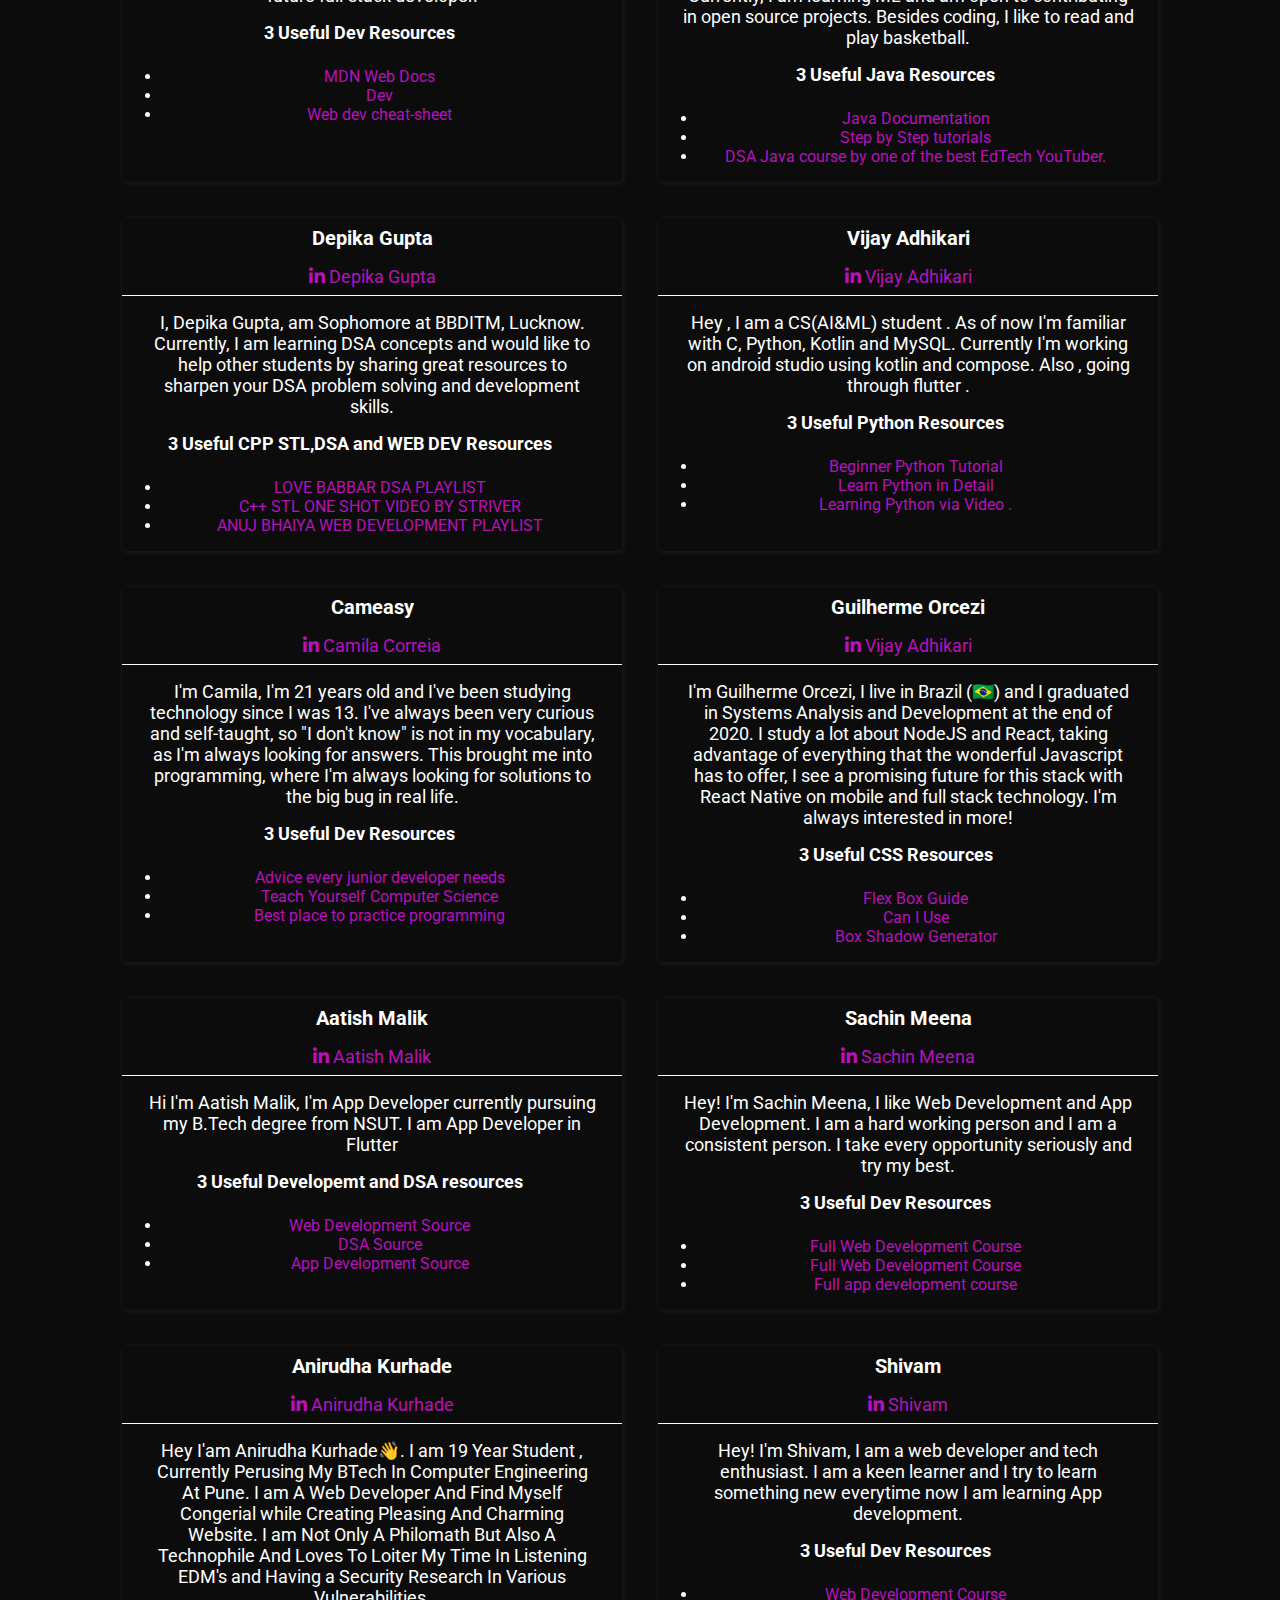
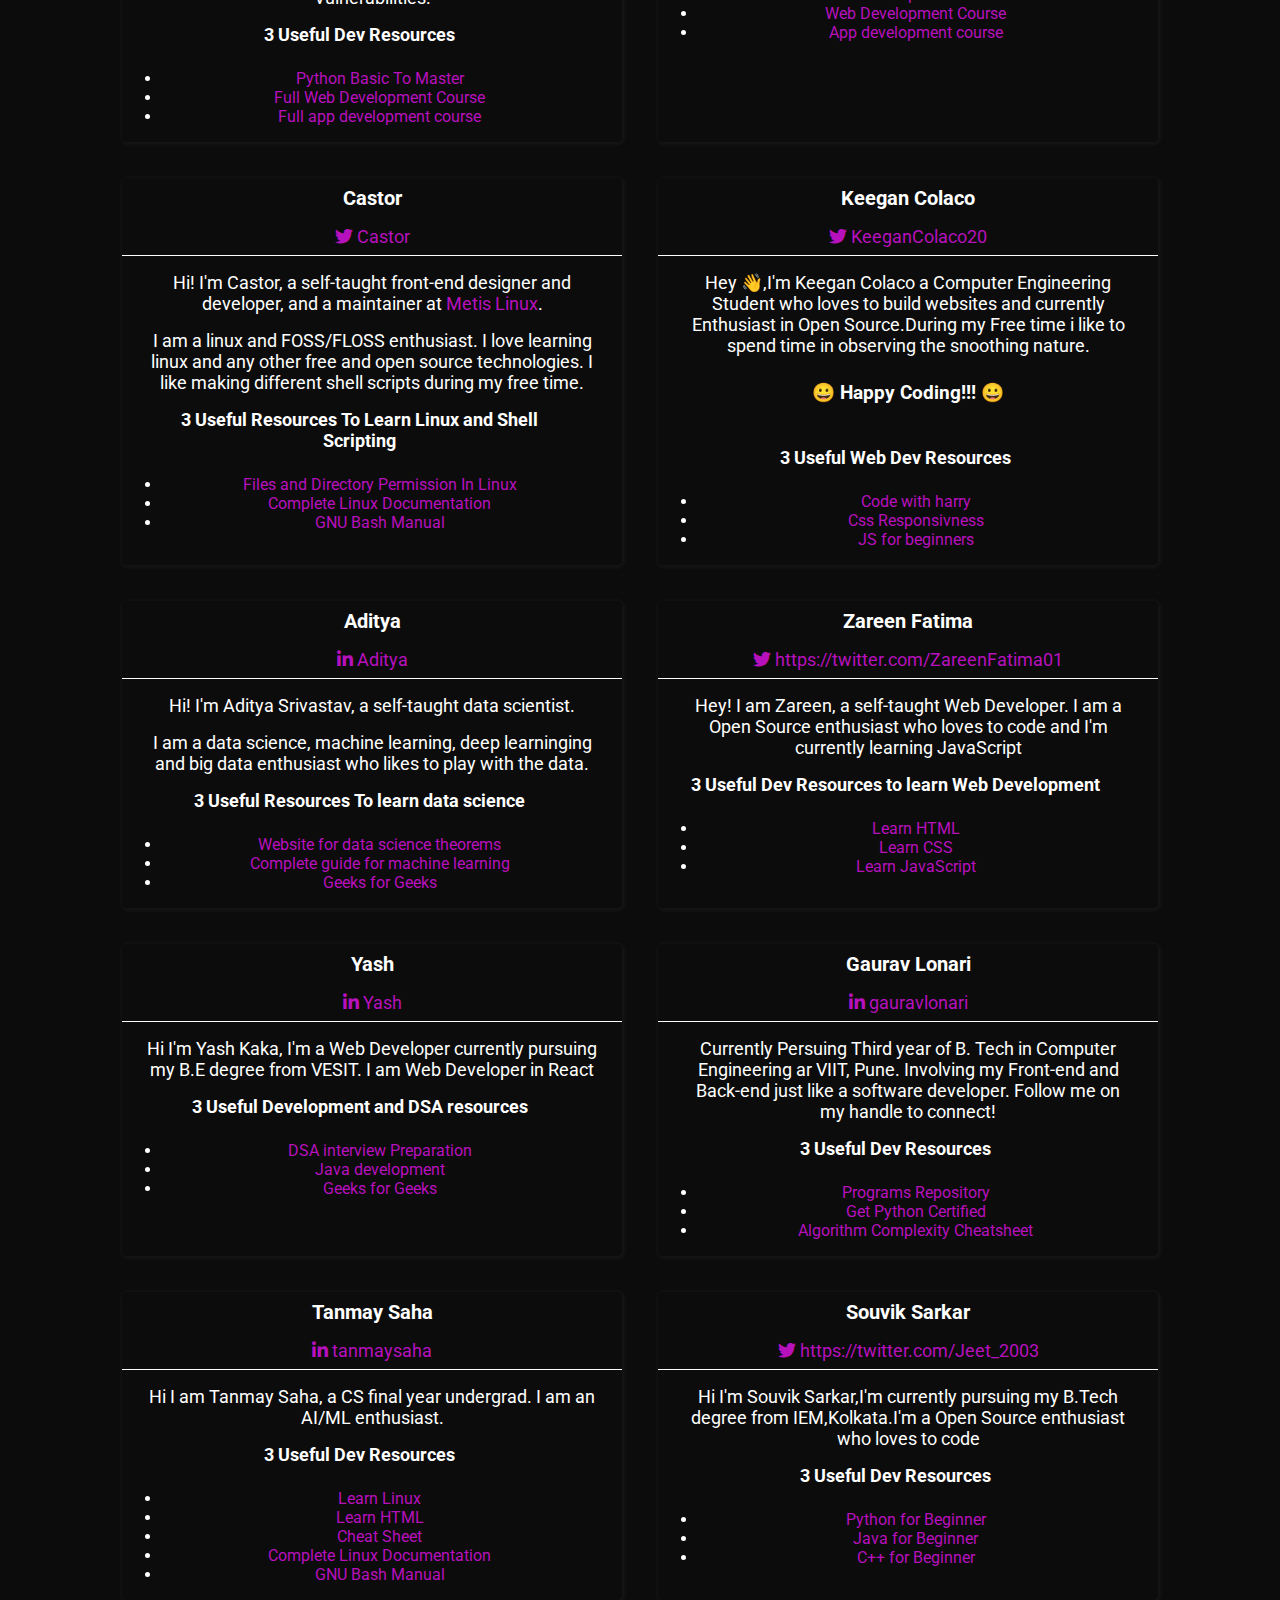
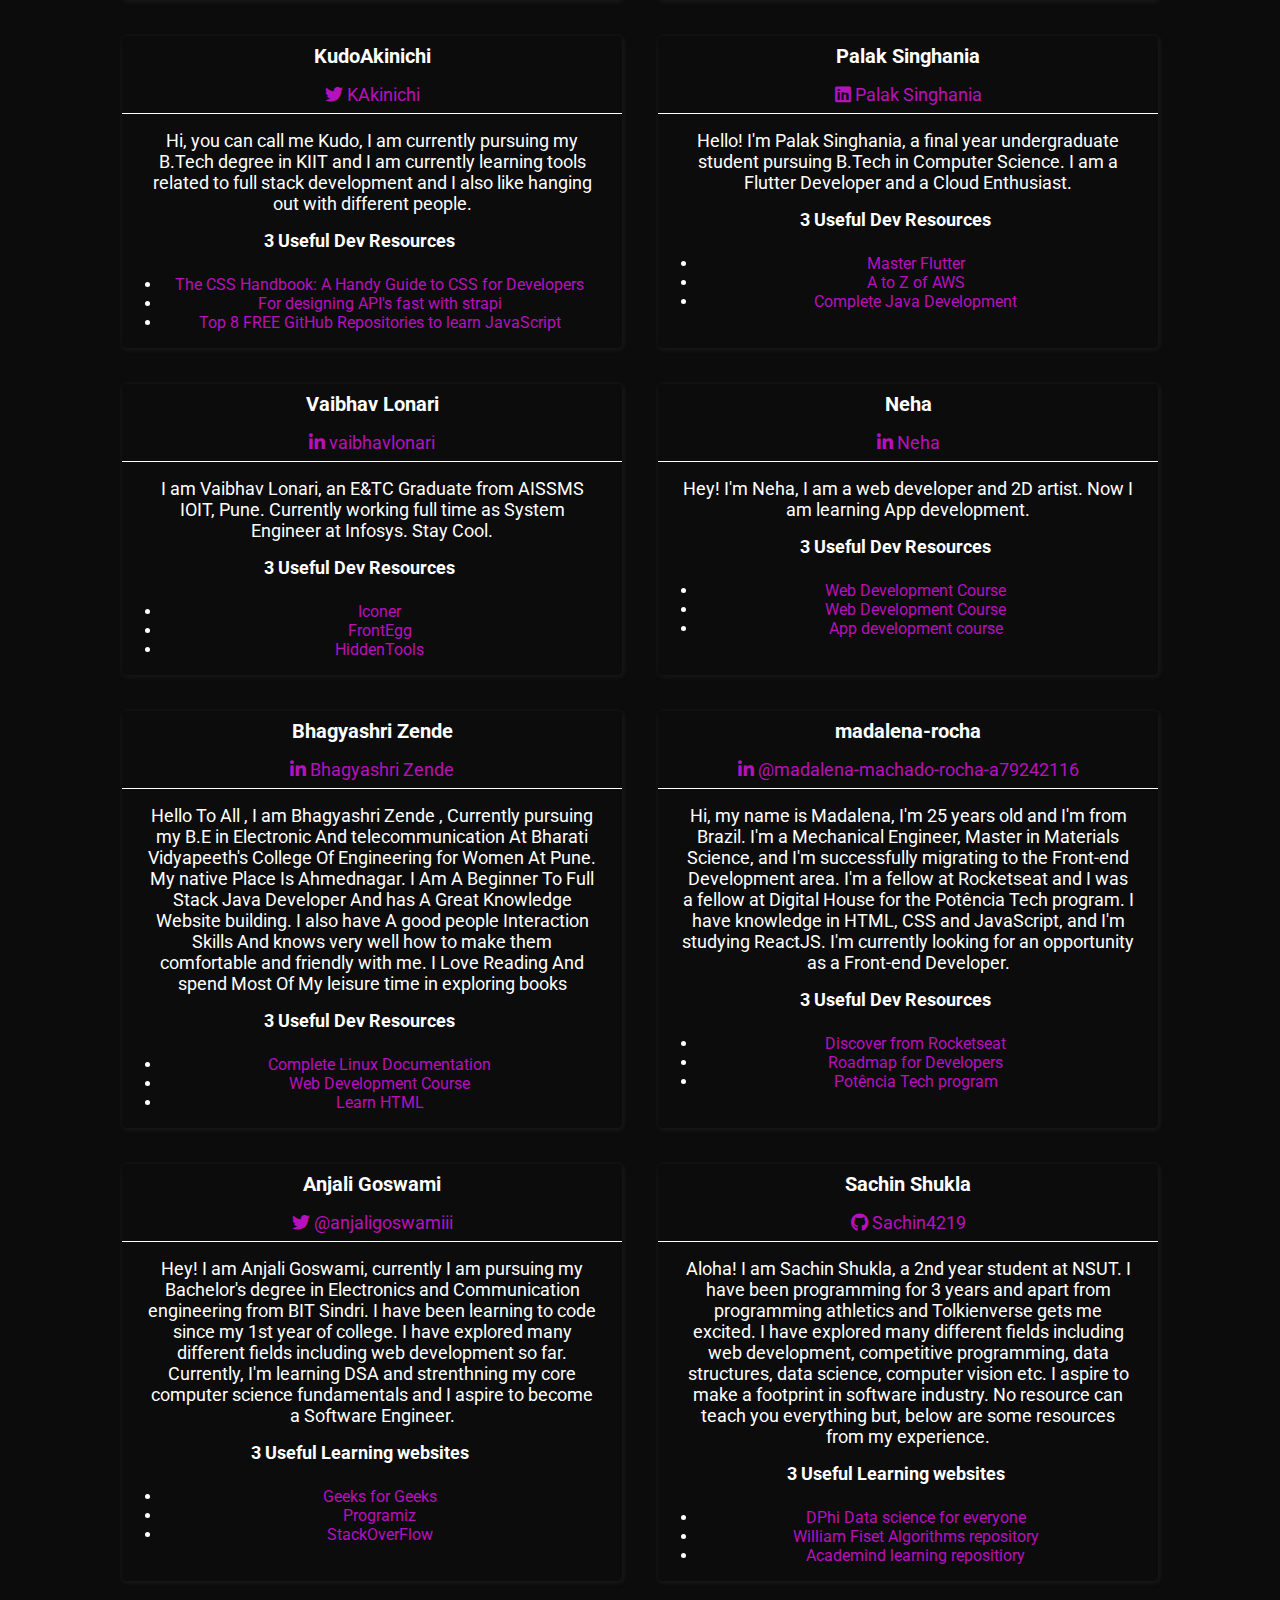
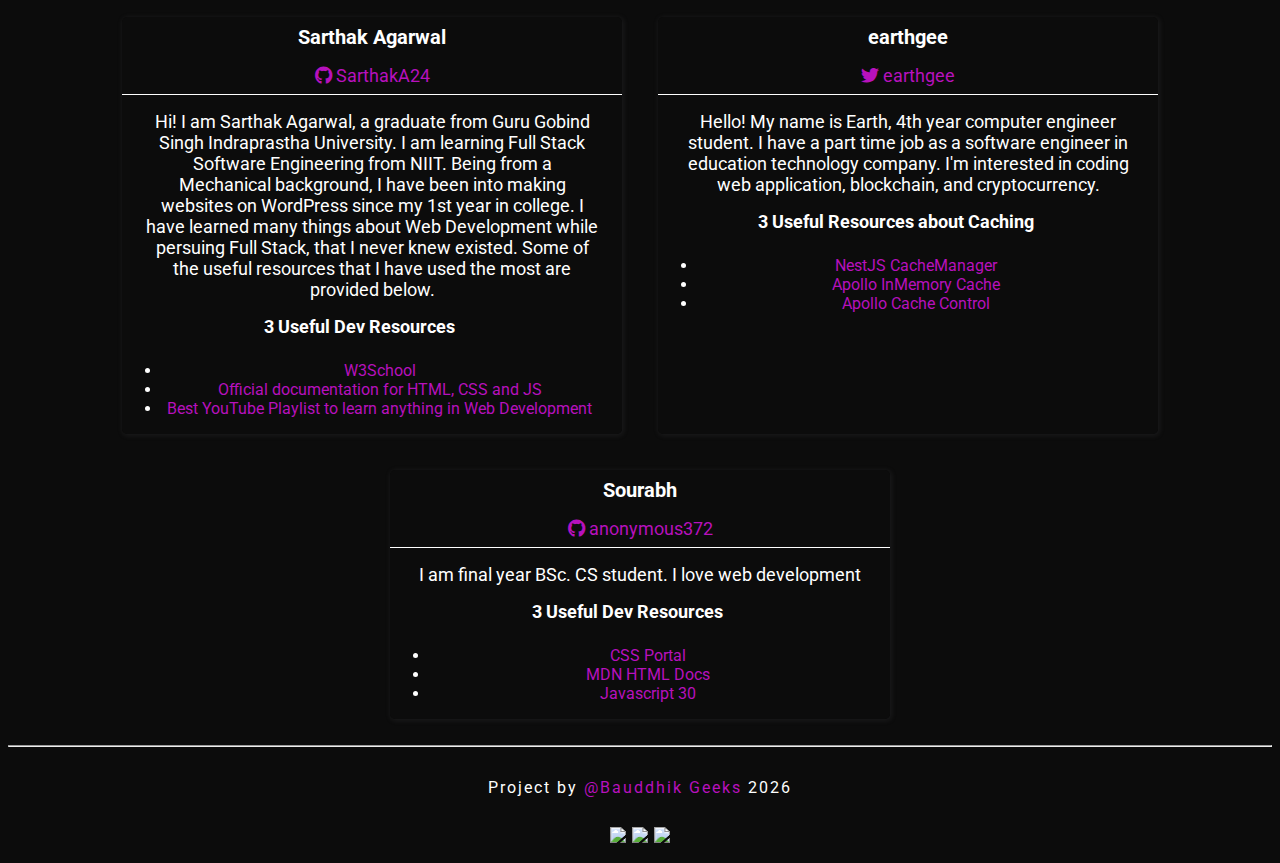
==== commit b8aa8094: "added missing closing tags for my card" ====
--- a/index.html
+++ b/index.html
@@ -1938,31 +1938,117 @@
             </div>
             <!-- ________*Anjali* Contributor card END ________  -->
 
-            <!-- ________ *Aditya Contributor card START ________  -->
-            <div class="card">
-                <p class="name">Aditya Chaurasia</p>
+            <!-- ________*Sachin4219* Contributor card Start ________  -->
+            <div class="card">
+                <p class="name">Sachin Shukla</p>
                 <p class="contact">
                     <i class="fab fa-github"></i>
-                    <a href="https://github.com/ChaurasiaAditya" target="_blank">ChaurasiaAditya</a>
-                </p>
-                <p class="about">Hey! I'm Aditya, I am a Full Stack web Developer. Now I am learning App development.</p>
-                <div class="resources">
-                    <p>3 Useful Dev Resources</p>
-                    <ul>
-                        <li>
-                            <a href="https://angular.io/guide/file-structure" target="_blank" title="First Resource">Angular Workspace and project file structure</a>
-                        </li>
-                        <li>
-                            <a href="https://www.javatpoint.com/angular-7-files-explanation" target="_blank" title="Second Resource">Angular 7 App files explanation</a>
-                        </li>
-                        <li>
-                            <a href="https://angular.io/api" target="_blank" title="Third resource">API List - All API Refrences</a>
-                        </li>
-                    </ul>
-                </div>
-            </div>
-            <!-- ________*Aditya* Contributor card END ________  -->
-        
+                    <a href="https://github.com/Sachin4219" target="_blank">Sachin4219</a>
+                </p>
+                <p class="about">Aloha! I am Sachin Shukla, a 2nd year student at NSUT.
+                    I have been programming for 3 years and apart from programming athletics and Tolkienverse gets me excited.
+                    I have explored many different fields including web development, competitive programming, data structures, data
+                    science, computer vision etc.
+                    I aspire to make a footprint in software industry. No resource can teach you everything but, below are some
+                    resources from my experience.</p>
+                <div class="resources">
+                    <p>3 Useful Learning websites</p>
+                    <ul>
+                        <li>
+                            <a href="https://dphi.tech/courses" target="_blank" title="DPhi learning">DPhi Data science for everyone</a>
+                        </li>
+                        <li>
+                            <a href="https://github.com/williamfiset/Algorithms" target="_blank"
+                                title="William Fiset Algorithms">William Fiset Algorithms repository</a>
+                        </li>
+                        <li>
+                            <a href="https://github.com/academind" target="_blank"
+                                title="Academind repository">Academind learning repositiory</a>
+                        </li>
+                    </ul>
+                </div>
+            </div>
+            <!-- ________Sachin4219* Contributor card END ________  -->
+
+            <!-- ________*SarthakA24* Contributor card Start ________  -->
+            <div class="card">
+                <p class="name">Sarthak Agarwal</p>
+                <p class="contact">
+                    <i class="fab fa-github"></i>
+                    <a href="https://github.com/SarthakA24" target="_blank">SarthakA24</a>
+                </p>
+                <p class="about">Hi! I am Sarthak Agarwal, a graduate from Guru Gobind Singh Indraprastha University. I am learning Full Stack Software Engineering from NIIT. Being from a Mechanical background, I have been into making websites on WordPress since my 1st year in college. I have learned many things about Web Development while persuing Full Stack, that I never knew existed. Some of the useful resources that I have used the most are provided below.</p>
+                <div class="resources">
+                    <p>3 Useful Dev Resources</p>
+                    <ul>
+                        <li>
+                            <a href="https://www.w3schools.com/" target="_blank" title="W3School">W3School</a>
+                        </li>
+                        <li>
+                            <a href="https://developer.mozilla.org/en-US/" target="_blank" title="Mozilla Documentation">Official documentation for HTML, CSS and JS</a>
+                        </li>
+                        <li>
+                            <a href="https://www.youtube.com/playlist?list=PLZlA0Gpn_vH85jM1TWO6TdCtSr6ruglWn" target="_blank" title="Learn X in Y Minutes">Best YouTube Playlist to learn anything in Web Development</a>
+                        </li>
+                    </ul>
+                </div>
+            </div>
+            <!-- ________*SarthakA24* Contributor card END ________  -->
+            
+            <!-- ________*earth1168* Contributor card Start ________  -->
+
+            <div class="card">
+                <p class="name">earthgee</p>
+                <p class="contact">
+                    <i class="fab fa-twitter"></i>
+                    <a href="https://twitter.com/blacklotus1168" target="_blank">earthgee</a>
+                </p>
+                <p class="about">Hello! My name is Earth, 4th year computer engineer student. I have a part time job as a software engineer in education technology company. I'm interested in coding web application, blockchain, and cryptocurrency.</p>
+                <div class="resources">
+                    <p>3 Useful Resources about Caching</p>
+                    <ul>
+                        <li>
+                            <a href="https://docs.nestjs.com/techniques/caching" target="_blank" title="NestJS CacheManager">NestJS CacheManager</a>
+                        </li>
+                        <li>
+                            <a href="https://www.apollographql.com/docs/react/caching/cache-configuration/" target="_blank" title="Apollo InMemory Cache">Apollo InMemory Cache</a>
+                        </li>
+                        <li>
+                            <a href="https://github.com/MichalLytek/type-graphql/tree/master/examples/apollo-cache" target="_blank" title="Apollo Cache Control">Apollo Cache Control</a>
+                        </li>
+                    </ul>
+                </div>
+            </div>
+
+            <!-- ________*earth1168* Contributor card End ________  -->
+                            
+                            
+            <!-- ________*anonymous372* Contributor card Start ________  -->
+          <div class="card">
+                <p class="name">Sourabh</p>
+                <p class="contact">
+                    <i class="fab fa-github"></i>
+                    <a href="https://github.com/anonymous372" target="_blank">anonymous372</a>
+                </p>
+                <p class="about">I am final year BSc. CS student. I love web development</p>
+                <div class="resources">
+                    <p>3 Useful Dev Resources</p>
+                    <ul>
+                        <li>
+                            <a href="https://www.cssportal.com/css-resources.php" target="_blank" title="CSS Portal">CSS Portal</a>
+                        </li>
+                        <li>
+                            <a href="https://developer.mozilla.org/en-US/docs/Web/HTML" target="_blank" title="MDN HTML Docs">MDN HTML Docs</a>
+                        </li>
+                        <li>
+                            <a href="https://javascript30.com/" target="_blank" title="Javascript 30">Javascript 30</a>
+                        </li>
+                    </ul>
+                </div>
+            </div>
+            <!-- ________*anonymous372 Contributor card End ________  -->
+                            
+                            
             <!-- <<<<< Do not change anything below this line >>>>> -->
             <!-- -------------------------------------------------- -->
   
